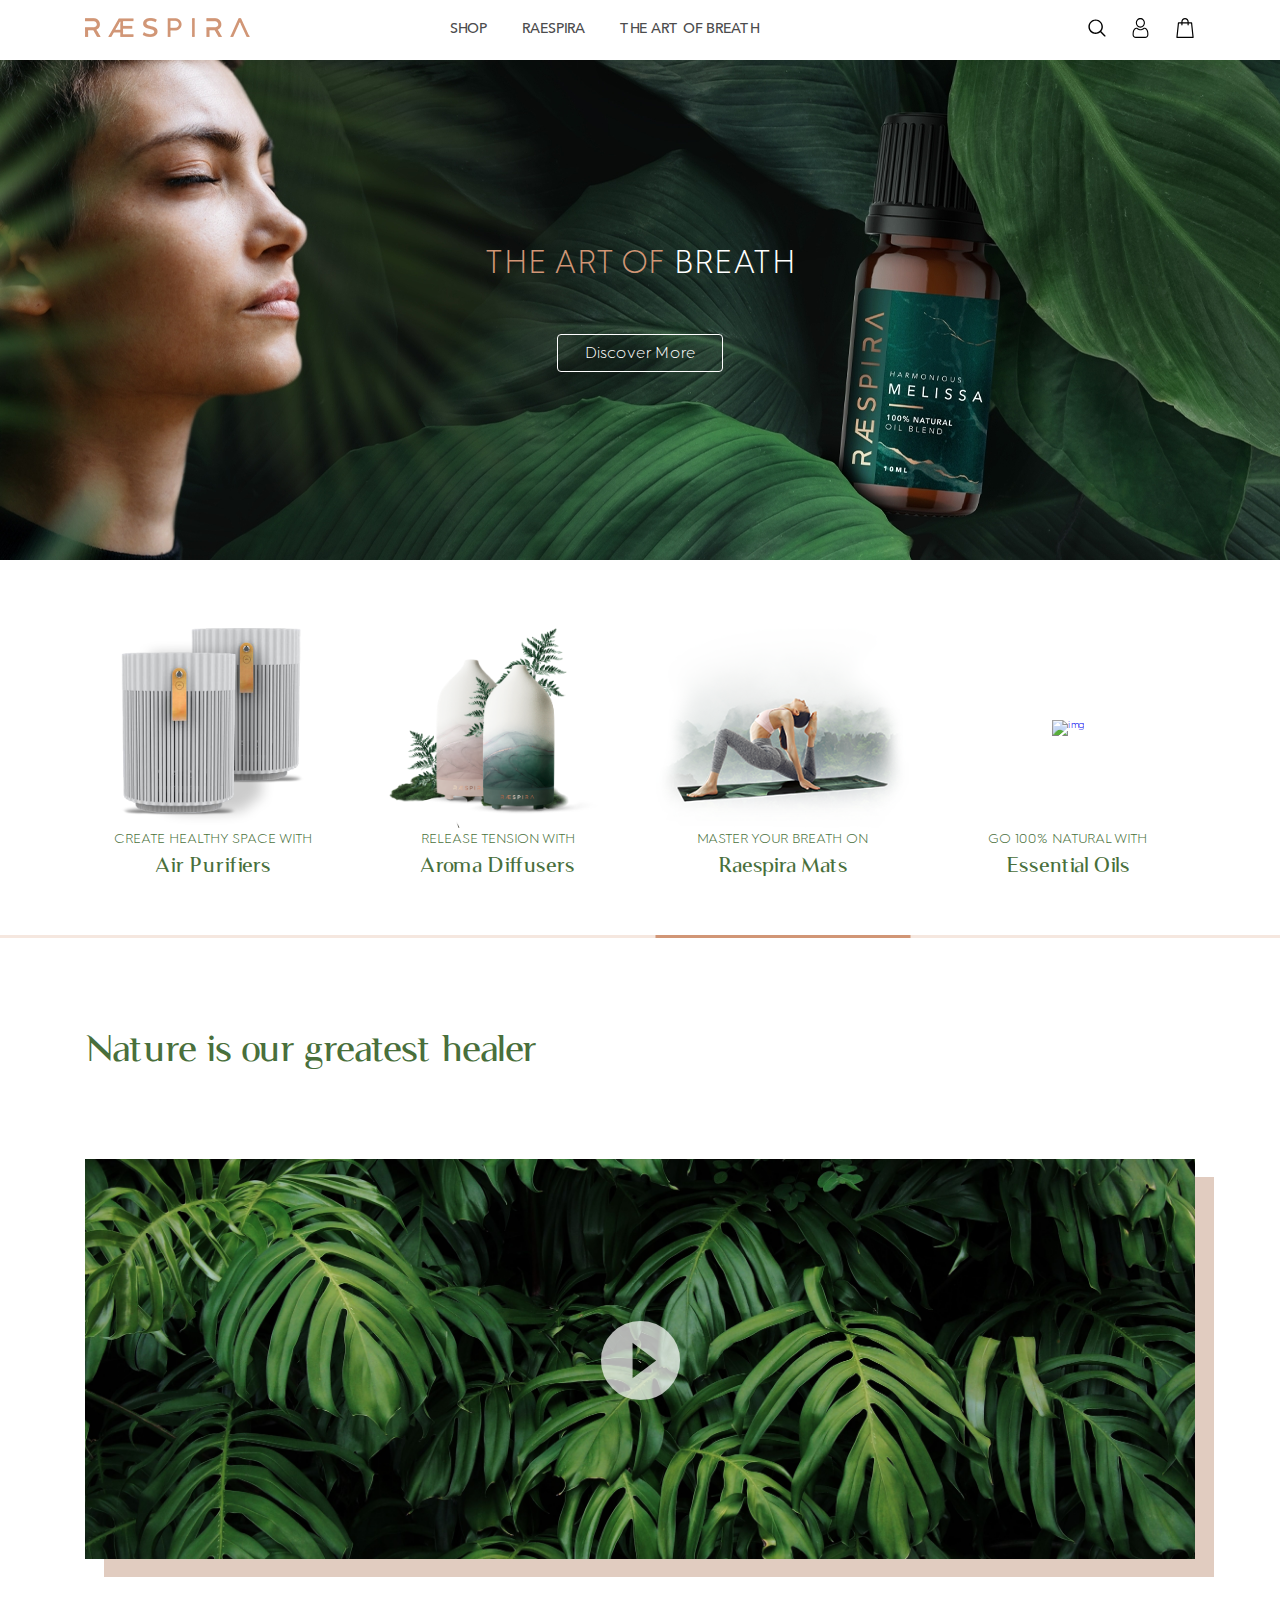
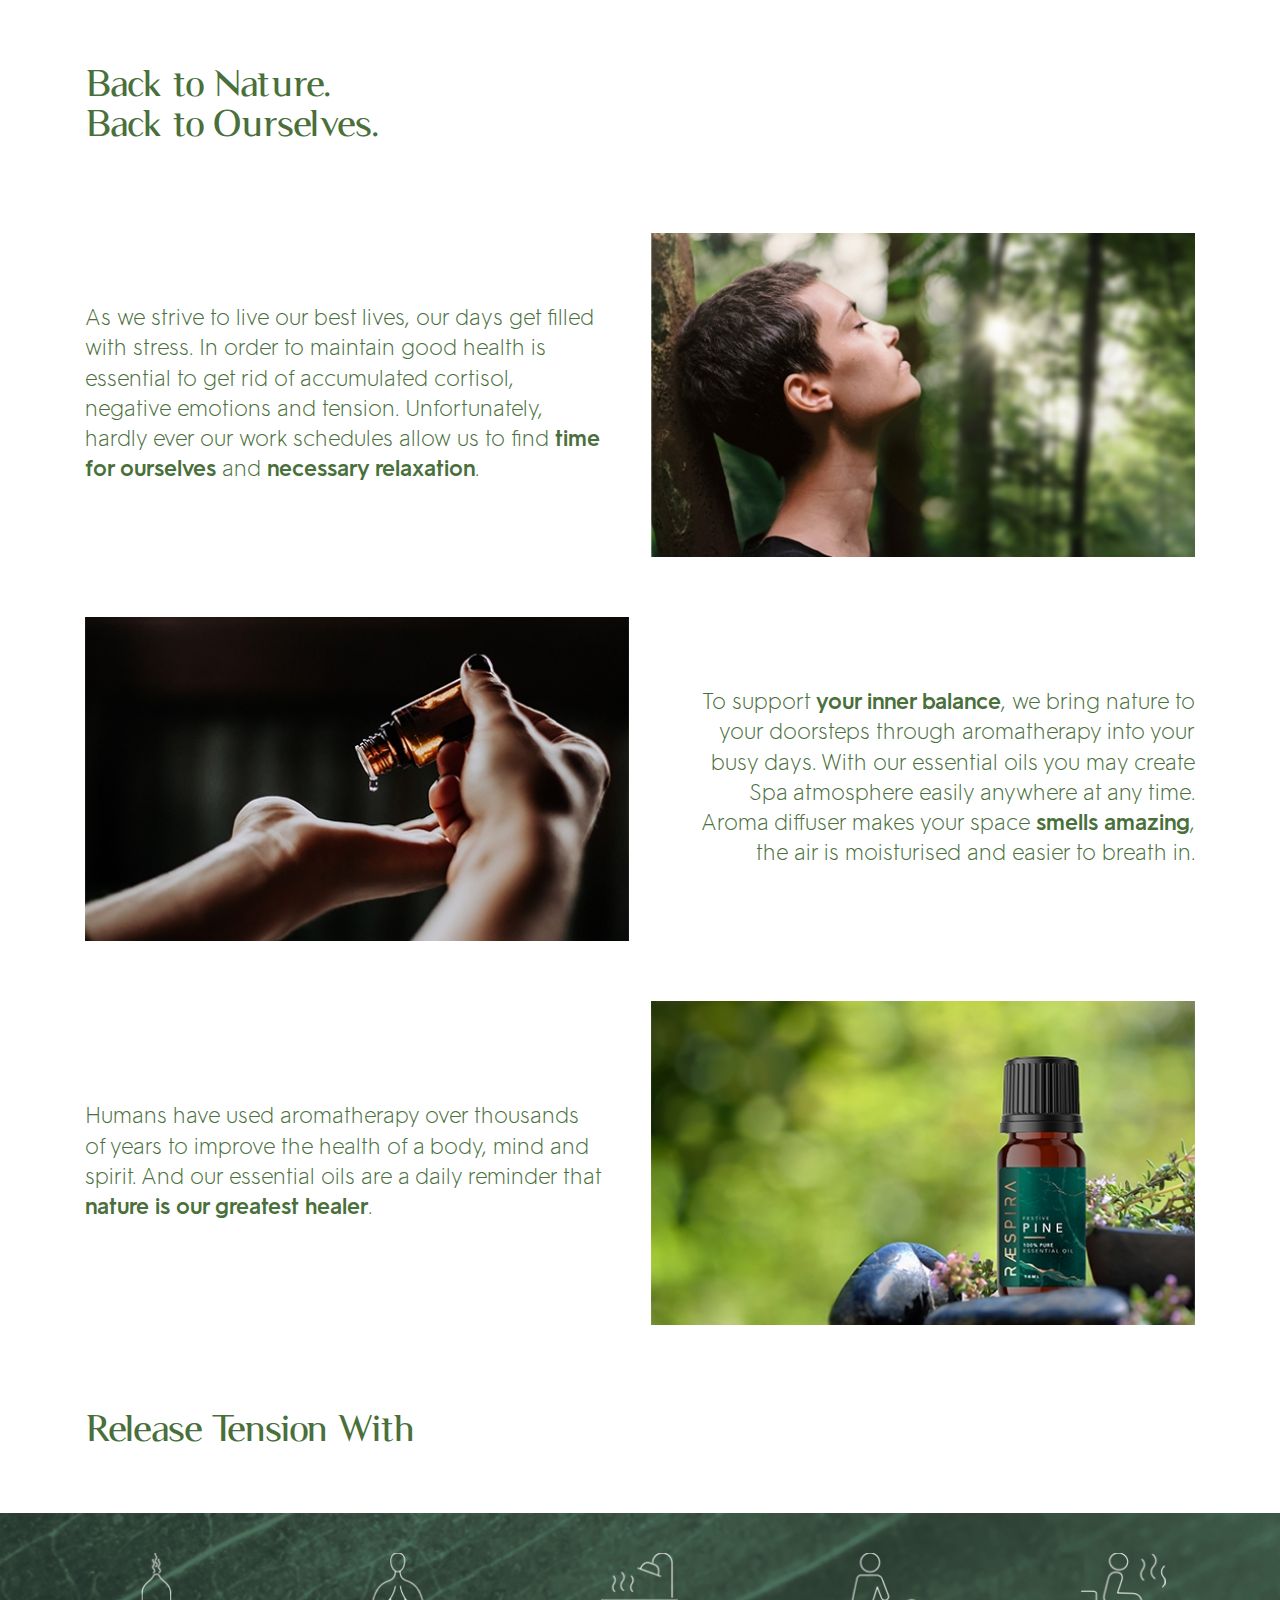
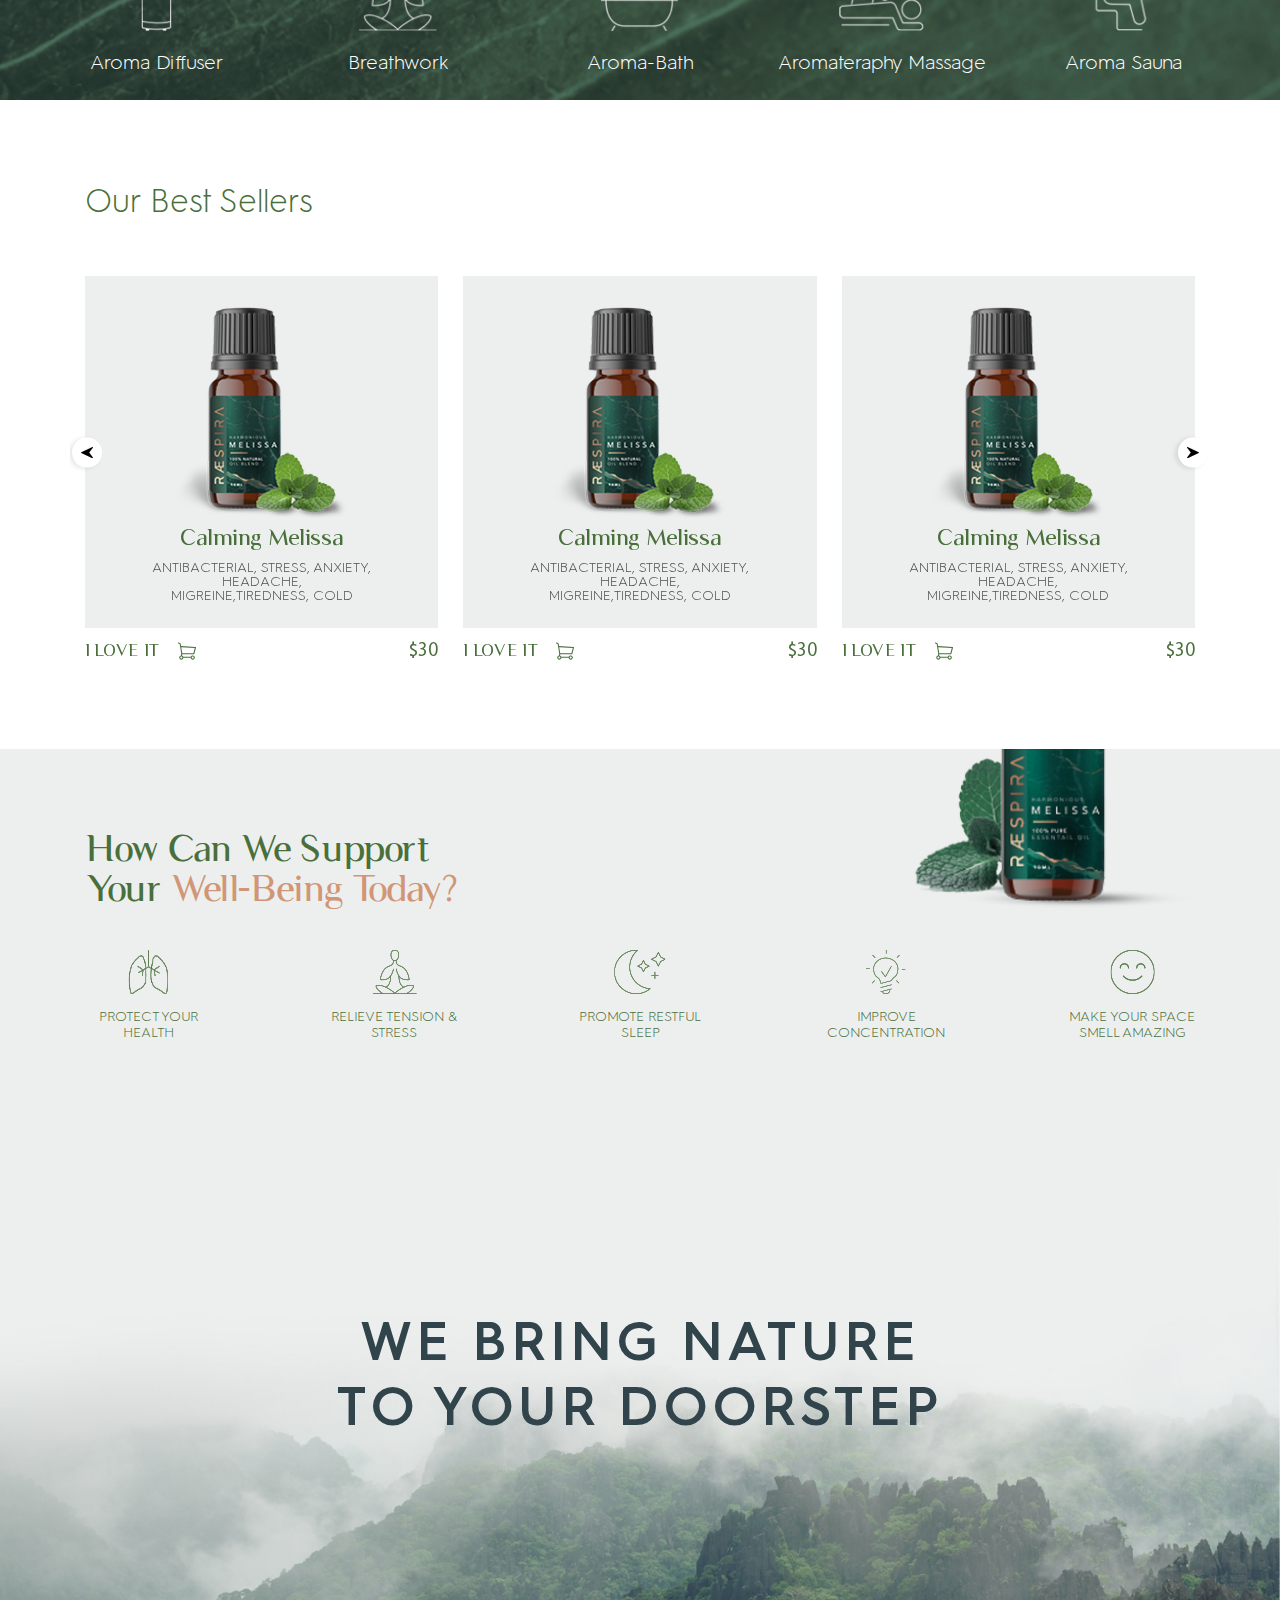
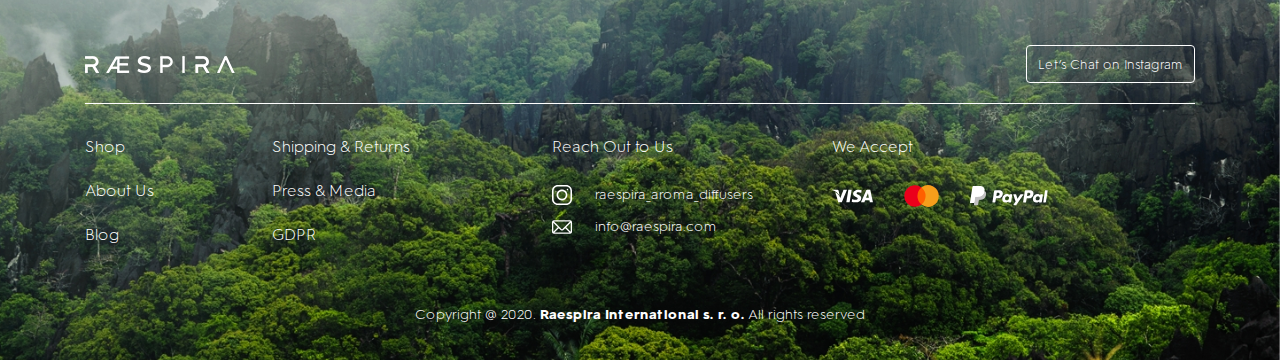
==== index.html @ 4aaa386e "first commit" ====
<!DOCTYPE html>
<html lang="en">
		<head>
		<meta charset="UTF-8">
		<title>Raespira</title>
		<meta name="format-detection" content="telephone=no">
		<meta name="viewport" content="width=device-width, initial-scale=1.0">
		<!-- <meta name="robots" content="noindex, nofollow"> -->
		<!-- <meta name="viewport" content="width=device-width, initial-scale=1.0, maximum-scale=1.0, user-scalable=0"> -->
		<!-- <link rel="shortcut icon" href="favicon.ico"> -->
		<link rel="stylesheet" href="css/style.min.css">
	</head>
	<body>
		<div class="top-line">
	<div class="top-line__body container">
		<div class="top-line__logo logo">
			<a href="#">
				<img src="img/logo/logo-raespira-copper.png" alt="logo">
			</a>
		</div>
		<nav class="top-line__menu menu">
			<ul class="menu__list">
				<li>
					<a href="#" class="menu__link">Shop</a>
				</li>
				<li>
					<a href="#" class="menu__link">Raespira</a>
				</li>
				
				<li>
					<a href="#" class="menu__link">The Art of Breath</a>
				</li>
			</ul>
		</nav>
		<div class="top-line__action action">
			<ul class="action__list">
				<li>
					<form action="/" class="form-search">
						<input id="search" type="text" class="form-search__input">
						<label for="search" class="form-search__label">
							<span>
								<img src="img/icons/search.svg" alt="search">
							</span>
						</label>
						<button type="submit" class="form-search__submit">
							<span>
								<img src="img/icons/search.svg" alt="submit">
							</span>
						</button>
					</form>
				</li>
				<li>
					<a href="#" class="action__icon">
						<span>
							<img src="img/icons/user.svg" alt="user">
						</span>
					</a>
				</li>
				<li>
					<a href="#" class="action__icon">
						<span>
							<img src="img/icons/shopping-bag.svg" alt="bag">
						</span>
					</a>
				</li>
				<li>
					<div class="top-line__burger burger-wrap">
						<div class="burger" data-activEl="menu">
							<span></span>
							<span></span>
							<span></span>
							<span></span>
						</div>
					</div>
				</li>
			</ul>
		</div>
	</div>
</div>
		<div class="wrapper home">
			<header class="hero">
				<div class="hero__img ibg">
					<img src="img/home/home-bg.jpg" alt="bg">
				</div>
				<div class="hero__body container">
					<h1 class="hero__title">
						THE ART OF <span>BREATH</span>
					</h1>
					<div class="hero__btn">
						<a href="#" class="btn-default">Discover More</a>
					</div>
				</div>
			</header>
			<main class="page">
				<section class="products-category">
					<div class="container">
						<ul class="products-category__list">
							<li>
								<a href="#" class="products-category__item">
									<div class="products-category__img">
										<img src="img/home/product-category/01.png" alt="img">
									</div>
									<div class="products-category__title">
										Create Healthy Space With
										<span>Air Purifiers</span>
									</div>
								</a>
							</li>

							<li>
								<a href="#" class="products-category__item">
									<div class="products-category__img">
										<img src="img/home/product-category/02.png" alt="img">
									</div>
									<div class="products-category__title">
										Release tension with
										<span>Aroma Diffusers</span>
									</div>
								</a>
							</li>
							<li>
								<a href="#" class="products-category__item active">
									<div class="products-category__img">
										<img src="img/home/product-category/mat.png" alt="img">
									</div>
									<div class="products-category__title">
										MASTER YOUR BREATH ON 
										<span>Raespira Mats</span>
									</div>
								</a>
							</li>
							<li>
								<a href="#" class="products-category__item">
									<div class="products-category__img">
										<img src="img/home/product-category/04.png" alt="img">
									</div>
									<div class="products-category__title">
										GO 100% NATURAL WITH 
										<span>Essential Oils</span>
									</div>
								</a>
							</li>
						</ul>
					</div>
					<div class="products-category__hr"></div>
				</section>
				<section class="home__content">
					<div class="container">
						<section class="video-block">
							<h2 class="video-block__title title-2">Nature is our greatest healer</h2>
							<div class="video-block__video-wrap">
								<video class="video-block__video" loop poster="img/video/videoPoster.jpg">
								  <source src="img/video/videoplayback.mp4" type="video/mp4" />
								</video>
								<div class="video-block__play-pause">
									<span class="icon-play_circle_filled"></span>
								</div>
							</div>
						</section>
						<section class="home__text-block home-text-block">
							<h2 class="home-text-block__title title-2">
								Back to Nature. <br>
								Back to Ourselves.
							</h2>
							<div class="home-text-block__items">
								<div class="home-text-block__item">
									<div class="home-text-block__text">
										<p>
											As we strive to live our best lives, our days get filled with stress. In order to maintain good health is essential to get rid of accumulated cortisol, negative emotions and tension. Unfortunately, hardly ever our work schedules allow us to find <strong>time for ourselves</strong> and <strong>necessary relaxation</strong>.
										</p>
									</div>
									<div class="home-text-block__img ibg">
										<img src="img/home/01.jpg" alt="img">
									</div>
								</div>
								<div class="home-text-block__item">
									<div class="home-text-block__text">
										<p>
											To support <strong>your inner balance</strong>, we bring nature to your doorsteps through aromatherapy into your busy days. With our essential oils you may create Spa atmosphere easily anywhere at any time. Aroma diffuser makes your space <strong>smells amazing</strong>, the air is moisturised and easier to breath in.
										</p>
									</div>
									<div class="home-text-block__img ibg">
										<img src="img/home/02.jpg" alt="img">
									</div>
								</div>
								<div class="home-text-block__item">
									<div class="home-text-block__text">
										<p>
											Humans have used aromatherapy over thousands of years to improve the health of a body, mind and spirit. And our essential oils are a daily reminder that <strong>nature is our greatest healer</strong>. 
										</p>
									</div>
									<div class="home-text-block__img ibg">
										<img src="img/home/03.jpg" alt="img">
									</div>
								</div>
							</div>
						</section>
					</div>
				</section>
				<section class="application">
					<div class="container">
						<h2 class="application__title title-2">Release Tension With </h2>
					</div>
					<div class="application__body">
						<div class="application__bg ibg">
							<img src="img/home/application/bg.jpg" alt="bg">
						</div>
						<div class="container">
							<ul class="application__list">
								<li>
									<div  class="application__item">
										<div class="application__tooltip">
											<div class="application__tooltip-top">
												<strong>Aroma-Bath</strong> is the gratest reward after a hard day. To enhance muscle and mind relaxation, add 5 - 15 drops of your favourite essential oil into your bath. To spoil yourself even more, add 2 spoons of bath salt. Soak in the bath and enjoy yourself. Your skin will love you.
											</div>
											<div class="application__tooltip-bottom"></div>
										</div>
										<div class="application__icon">
											<img src="img/home/application/01.png" alt="icon">
										</div>
										<div class="application__item-title">
											Aroma Diffuser
										</div>
									</div>
								</li>
								<li>
									<div  class="application__item">
										<div class="application__tooltip">
											<div class="application__tooltip-top">
												<strong>Aroma-Bath</strong> is the gratest reward after a hard day. To enhance muscle and mind relaxation, add 5 - 15 drops of your favourite essential oil into your bath. To spoil yourself even more, add 2 spoons of bath salt. Soak in the bath and enjoy yourself. Your skin will love you.
											</div>
											<div class="application__tooltip-bottom"></div>
										</div>
										<div class="application__icon">
											<img src="img/home/application/02.png" alt="icon">
										</div>
										<div class="application__item-title">
											Breathwork
										</div>
									</div>
								</li>

								<li>
									<div  class="application__item">
										<div class="application__tooltip">
											<div class="application__tooltip-top">
												<strong>Aroma-Bath</strong> is the gratest reward after a hard day. To enhance muscle and mind relaxation, add 5 - 15 drops of your favourite essential oil into your bath. To spoil yourself even more, add 2 spoons of bath salt. Soak in the bath and enjoy yourself. Your skin will love you.
											</div>
											<div class="application__tooltip-bottom"></div>
										</div>
										<div class="application__icon">
											<img src="img/home/application/03.png" alt="icon">
										</div>
										<div class="application__item-title">
											Aroma-Bath
										</div>
									</div>
								</li>
								<li>
									<div  class="application__item">
										<div class="application__tooltip">
											<div class="application__tooltip-top">
												<strong>Aroma-Bath</strong> is the gratest reward after a hard day. To enhance muscle and mind relaxation, add 5 - 15 drops of your favourite essential oil into your bath. To spoil yourself even more, add 2 spoons of bath salt.
											</div>
											<div class="application__tooltip-bottom"></div>
										</div>
										<div class="application__icon">
											<img src="img/home/application/04.png" alt="icon">
										</div>
										<div class="application__item-title">
											Aromateraphy Massage
										</div>
									</div>
								</li>
								<li>
									<div  class="application__item">
										<div class="application__tooltip">
											<div class="application__tooltip-top">
												<strong>Aroma-Bath</strong> is the gratest reward after a hard day. To enhance muscle and mind relaxation, add 5 - 15 drops of your favourite essential oil into your bath. To spoil yourself even more, add 2 spoons of bath salt. Soak in the bath and enjoy yourself. Your skin will love you. Soak in the bath and enjoy yourself. Your skin will love you.
											</div>
											<div class="application__tooltip-bottom"></div>
										</div>
										<div class="application__icon">
											<img src="img/home/application/05.png" alt="icon">
										</div>
										<div class="application__item-title">
											Aroma Sauna
										</div>
									</div>
								</li>
							</ul>
						</div>
					</div>
				</section>
				<section class="slider">
					<div class="container">
						<h2 class="slider__title">Our Best Sellers</h2>
						<div class="swiper-container">

						    <div class="swiper-wrapper">

						        <div class="swiper-slide">
						        	<a href="#" class="product-card">
						        		<div class="product-card__inner">
						        			<div class="product-card__img">
						        				<img src="img/product-card/01.png" alt="product">
						        			</div>
						        			<div class="product-card__title">Calming Melissa</div>
						        			<div class="product-card__text">
						        				Antibacterial, Stress, 
						        				Anxiety, Headache, 
						        				Migreine,Tiredness, Cold
						        			</div>
						        		</div>
						        		<div class="product-card__bottom">
						        			<object>
						        				<a href="#" class="product-card__btn">
						        					I LOVE IT
						        					<span>
						        						<img src="img/icons/basket.svg" alt="icon">
						        					</span>
						        				</a>
						        			</object>
						        			<span class="product-card__price">$30</span>
						        		</div>
						        	</a>
						        </div>
						        <div class="swiper-slide">
						        	<a href="#" class="product-card">
						        		<div class="product-card__inner">
						        			<div class="product-card__img">
						        				<img src="img/product-card/01.png" alt="product">
						        			</div>
						        			<div class="product-card__title">Calming Melissa</div>
						        			<div class="product-card__text">
						        				Antibacterial, Stress, 
						        				Anxiety, Headache, 
						        				Migreine,Tiredness, Cold
						        			</div>
						        		</div>
						        		<div class="product-card__bottom">
						        			<object>
						        				<a href="#" class="product-card__btn">
						        					I LOVE IT
						        					<span>
						        						<img src="img/icons/basket.svg" alt="icon">
						        					</span>
						        				</a>
						        			</object>
						        			<span class="product-card__price">$30</span>
						        		</div>
						        	</a>
						        </div>
						        <div class="swiper-slide"> 
						        	<a href="#" class="product-card">
						        		<div class="product-card__inner">
						        			<div class="product-card__img">
						        				<img src="img/product-card/01.png" alt="product">
						        			</div>
						        			<div class="product-card__title">Calming Melissa</div>
						        			<div class="product-card__text">
						        				Antibacterial, Stress, 
						        				Anxiety, Headache, 
						        				Migreine,Tiredness, Cold
						        			</div>
						        		</div>
						        		<div class="product-card__bottom">
						        			<object>
						        				<a href="#" class="product-card__btn">
						        					I LOVE IT
						        					<span>
						        						<img src="img/icons/basket.svg" alt="icon">
						        					</span>
						        				</a>
						        			</object>
						        			<span class="product-card__price">$30</span>
						        		</div>
						        	</a>
						        </div>
						        <div class="swiper-slide"> 
						        	<a href="#" class="product-card">
						        		<div class="product-card__inner">
						        			<div class="product-card__img">
						        				<img src="img/product-card/01.png" alt="product">
						        			</div>
						        			<div class="product-card__title">Calming Melissa</div>
						        			<div class="product-card__text">
						        				Antibacterial, Stress, 
						        				Anxiety, Headache, 
						        				Migreine,Tiredness, Cold
						        			</div>
						        		</div>
						        		<div class="product-card__bottom">
						        			<object>
						        				<a href="#" class="product-card__btn">
						        					I LOVE IT
						        					<span>
						        						<img src="img/icons/basket.svg" alt="icon">
						        					</span>
						        				</a>
						        			</object>
						        			<span class="product-card__price">$30</span>
						        		</div>
						        	</a>
						        </div>
						    </div>

						    <div class="slider__btn slider__btn-next">
						    	<span>
						    		<img src="img/slider/right-arrow.svg" alt="arrow">
						    	</span>
						    </div>
						    <div class="slider__btn slider__btn-prev">
						    	<span>
						    		<img src="img/slider/right-arrow.svg" alt="arrow">
						    	</span>
						    </div>
						</div>
					</div>
				</section>
				<section class="benefit">
					<div class="container">
						<h2 class="benefit__title title-2">
							How Can We Support
							Your <span>Well-Being Today?</span>
						</h2>
						<ul class="benefit__list">
							<li>
								<div  class="benefit__item">
									<div class="benefit__tooltip">
										<div class="benefit__tooltip-top">
										</div>
										<div class="benefit__tooltip-bottom">
											<ul class="benefit__tooltip-list">
												<li>
													valerian
												</li>
												<li>sweet marjoram</li>
												<li>clary sage</li>
												<li>cedar wood</li>
												<li>roman chamomile</li>
												<li>bergamot</li>
												<li>lavender</li>
												<li>Aroma diffusers</li>
											</ul>
										</div>
									</div>
									<div class="benefit__icon">
										<img src="img/benefit/01.png" alt="icon">
									</div>
									<div class="benefit__item-title">
										Protect 
										your health
									</div>
								</div>
							</li>
							<li>
								<div  class="benefit__item">
									<div class="benefit__tooltip">
										<div class="benefit__tooltip-top">
										</div>
										<div class="benefit__tooltip-bottom">
											<ul class="benefit__tooltip-list">
												<li>
													valerian
												</li>
												<li>sweet marjoram</li>
												<li>clary sage</li>
												<li>cedar wood</li>
												<li>roman chamomile</li>
												<li>bergamot</li>
												<li>lavender</li>
												<li>Aroma diffusers</li>
											</ul>
										</div>
									</div>
									<div class="benefit__icon">
										<img src="img/benefit/02.png" alt="icon">
									</div>
									<div class="benefit__item-title">
										Relieve 
										Tension & Stress
									</div>
								</div>
							</li>
							<li>
								<div  class="benefit__item">
									<div class="benefit__tooltip">
										<div class="benefit__tooltip-top">
										</div>
										<div class="benefit__tooltip-bottom">
											<ul class="benefit__tooltip-list">
												<li>Aroma diffusers</li>
												<li>lavender</li>
												<li>bergamot</li>
												<li>roman chamomile</li>
												<li>cedar wood</li>
												<li>clary sage</li>
												<li>sweet marjoram</li>
												<li>valerian</li>
											</ul>
										</div>
									</div>
									<div class="benefit__icon">
										<img src="img/benefit/03.png" alt="icon">
									</div>
									<div class="benefit__item-title">
										Promote 
										Restful Sleep
									</div>
								</div>
							</li>
							<li>
								<div  class="benefit__item">
									<div class="benefit__tooltip">
										<div class="benefit__tooltip-top">
										</div>
										<div class="benefit__tooltip-bottom">
											<ul class="benefit__tooltip-list">
												<li>
													valerian
												</li>
												<li>sweet marjoram</li>
												<li>clary sage</li>
												<li>cedar wood</li>
												<li>roman chamomile</li>
												<li>bergamot</li>
												<li>lavender</li>
												<li>Aroma diffusers</li>
											</ul>
										</div>
									</div>
									<div class="benefit__icon">
										<img src="img/benefit/04.png" alt="icon">
									</div>
									<div class="benefit__item-title">
										Improve 
										Concentration
									</div>
								</div>
							</li>
							<li>
								<div  class="benefit__item">
									<div class="benefit__tooltip">
										<div class="benefit__tooltip-top">
										</div>
										<div class="benefit__tooltip-bottom">
											<ul class="benefit__tooltip-list">
												<li>
													valerian
												</li>
												<li>sweet marjoram</li>
												<li>clary sage</li>
												<li>cedar wood</li>
												<li>roman chamomile</li>
												<li>bergamot</li>
												<li>lavender</li>
												<li>Aroma diffusers</li>
											</ul>
										</div>
									</div>
									<div class="benefit__icon">
										<img src="img/benefit/05.png" alt="icon">
									</div>
									<div class="benefit__item-title">
										Make Your Space 
										Smell Amazing
									</div>
								</div>
							</li>
						</ul>
					</div>
				</section>
			</main>
			<footer class="footer">	
	<div class="footer__bg ibg">
		<img src="img/footer/footer-bg.jpg" alt="">
	</div>
	<div class="container">
		<div class="footer__title">
			We Bring Nature 
			to Your Doorstep
		</div>
		<div class="footer__content">
			<div class="footer__row footer__row_1">
				<div class="footer__logo">
					<a href="#">
						<img src="img/logo/footer_logo.png" alt="logo">
					</a>
				</div>
				<a href="#" class="footer__btn btn-default">Let’s Chat on Instagram</a>
			</div>
			<div class="footer__row footer__row_2">
				<div class="footer__column footer__column_1">
					<div class="footer__title-link"><a href="#">Shop</a></div>
					<div class="footer__title-link"><a href="#">About Us</a></div>
					<div class="footer__title-link"><a href="#">Blog</a></div>
				</div>
				<div class="footer__column footer__column_2">
					<div class="footer__title-link"><a href="#">Shipping & Returns</a></div>
					<div class="footer__title-link"><a href="#">Press & Media</a></div>
					<div class="footer__title-link"><a href="#">GDPR</a></div>
				</div>

				<div class="footer__column footer__column_3">
					<div class="footer__title-link"><a href="#">Reach Out to Us</a></div>
					<div class="footer__social-link">
						<a href="#">
							<span>
								<img src="img/icons/instagram.svg" alt="instagram">
							</span>
							raespira_aroma_diffusers
						</a>
					</div>
					<div class="footer__social-link">
						<a href="#">
							<span>
								<img src="img/icons/mail-letter-svgrepo-com.svg" alt="letter">
							</span>
							info@raespira.com
						</a>
					</div>
				</div>
				<div class="footer__column footer__column_4">
					<div class="footer__title-link"><a href="#">We Accept</a></div>
					<div class="footer__payment-wrap">
						<a href="#" class="footer__visa">
							<img src="img/icons/visa2.svg" alt="visa">
						</a>
						<a href="#" class="footer__mastercard">
							<img src="img/icons/mc.svg" alt="mastercard">
						</a>
						<a href="#" class="footer__paypal">
							<img src="img/icons/paypal.svg" alt="paypal">
						</a>
					</div>
				</div>
			</div>
			<div class="footer__row footer__row_3">
				<div class="footer__copy">
					Copyright @ 2020. <strong>Raespira International s. r. o.</strong> All rights reserved 
				</div>
			</div>
		</div>
	</div>
</footer>
		</div>
		<div class="popup">
	<div class="popup__content">
		<div class="popup__body">
			<div class="popup__close"></div>
		</div>
	</div>
</div>
<div class="popup popup_video">
	<div class="popup__content">
		<div class="popup__body">
			<div class="popup__close popup__close_video"></div>
			<div class="popup__video _video"></div>
		</div>
	</div>
</div>

		
<script src="js/vendors.min.js"></script>
<script src="js/app.js"></script>
	</body>
</html>
---- css/style.min.css ----
@font-face{font-family:"3satHurme";font-display:swap;src:url(../fonts/3satHurme-Bold.woff) format("woff"),url(../fonts/3satHurme-Bold.woff2) format("woff2");font-weight:700;font-style:normal}@font-face{font-family:"3satHurme";font-display:swap;src:url(../fonts/3satHurme-Light.woff) format("woff"),url(../fonts/3satHurme-Light.woff2) format("woff2");font-weight:300;font-style:normal}@font-face{font-family:"3satHurme-SemiBold";font-display:swap;src:url(../fonts/3satHurme-SemiBold.woff) format("woff"),url(../fonts/3satHurme-SemiBold.woff2) format("woff2");font-weight:700;font-style:normal}@font-face{font-family:AvenirNextCyr;font-display:swap;src:url(../fonts/AvenirNextCyr-Bold.woff) format("woff"),url(../fonts/AvenirNextCyr-Bold.woff2) format("woff2");font-weight:700;font-style:normal}@font-face{font-family:AvenirNextCyr;font-display:swap;src:url(../fonts/AvenirNextCyr-Light.woff) format("woff"),url(../fonts/AvenirNextCyr-Light.woff2) format("woff2");font-weight:300;font-style:normal}@font-face{font-family:AvenirNextCyr;font-display:swap;src:url(../fonts/AvenirNextCyr-Medium.woff) format("woff"),url(../fonts/AvenirNextCyr-Medium.woff2) format("woff2");font-weight:500;font-style:normal}@font-face{font-family:AvenirNextCyr;font-display:swap;src:url(../fonts/AvenirNextCyr-Regular.woff) format("woff"),url(../fonts/AvenirNextCyr-Regular.woff2) format("woff2");font-weight:400;font-style:normal}@font-face{font-family:AvenirNextCyr;font-display:swap;src:url(../fonts/AvenirNextCyr-Thin.woff) format("woff"),url(../fonts/AvenirNextCyr-Thin.woff2) format("woff2");font-weight:100;font-style:normal}@font-face{font-family:Luxia-Display;font-display:swap;src:url(../fonts/Luxia-Display.woff) format("woff"),url(../fonts/Luxia-Display.woff2) format("woff2");font-weight:400;font-style:normal}@font-face{font-family:MyriadPro;font-display:swap;src:url(../fonts/MyriadPro-Black.woff) format("woff"),url(../fonts/MyriadPro-Black.woff2) format("woff2");font-weight:900;font-style:normal}@font-face{font-family:MyriadPro;font-display:swap;src:url(../fonts/MyriadPro-Bold.woff) format("woff"),url(../fonts/MyriadPro-Bold.woff2) format("woff2");font-weight:700;font-style:normal}@font-face{font-family:MyriadPro;font-display:swap;src:url(../fonts/MyriadPro-Light.woff) format("woff"),url(../fonts/MyriadPro-Light.woff2) format("woff2");font-weight:300;font-style:normal}@font-face{font-family:MyriadPro;font-display:swap;src:url(../fonts/MyriadPro-Regular.woff) format("woff"),url(../fonts/MyriadPro-Regular.woff2) format("woff2");font-weight:400;font-style:normal}/*! normalize.css v8.0.1 | MIT License | github.com/necolas/normalize.css */html{line-height:1.15;-webkit-text-size-adjust:100%}body{margin:0}main{display:block}h1{font-size:2em;margin:.67em 0}hr{-webkit-box-sizing:content-box;box-sizing:content-box;height:0;overflow:visible}pre{font-family:monospace,monospace;font-size:1em}a{background-color:transparent}abbr[title]{border-bottom:none;text-decoration:underline;-webkit-text-decoration:underline dotted;text-decoration:underline dotted}b,strong{font-weight:bolder}code,kbd,samp{font-family:monospace,monospace;font-size:1em}small{font-size:80%}sub,sup{font-size:75%;line-height:0;position:relative;vertical-align:baseline}sub{bottom:-.25em}sup{top:-.5em}img{border-style:none}button,input,optgroup,select,textarea{font-family:inherit;font-size:100%;line-height:1.15;margin:0}button,input{overflow:visible}button,select{text-transform:none}[type=button],[type=reset],[type=submit],button{-webkit-appearance:button}[type=button]::-moz-focus-inner,[type=reset]::-moz-focus-inner,[type=submit]::-moz-focus-inner,button::-moz-focus-inner{border-style:none;padding:0}[type=button]:-moz-focusring,[type=reset]:-moz-focusring,[type=submit]:-moz-focusring,button:-moz-focusring{outline:1px dotted ButtonText}fieldset{padding:.35em .75em .625em}legend{-webkit-box-sizing:border-box;box-sizing:border-box;color:inherit;display:table;max-width:100%;padding:0;white-space:normal}progress{vertical-align:baseline}textarea{overflow:auto}[type=checkbox],[type=radio]{-webkit-box-sizing:border-box;box-sizing:border-box;padding:0}[type=number]::-webkit-inner-spin-button,[type=number]::-webkit-outer-spin-button{height:auto}[type=search]{-webkit-appearance:textfield;outline-offset:-2px}[type=search]::-webkit-search-decoration{-webkit-appearance:none}::-webkit-file-upload-button{-webkit-appearance:button;font:inherit}details{display:block}summary{display:list-item}template{display:none}[hidden]{display:none}@font-face{font-family:icomoon;src:url(../fonts/icomoon.eot?6hgi5i);src:url(../fonts/icomoon.eot?6hgi5i#iefix) format("embedded-opentype"),url(../fonts/icomoon.ttf?6hgi5i) format("truetype"),url(../fonts/icomoon.woff?6hgi5i) format("woff"),url(../fonts/icomoon.svg?6hgi5i#icomoon) format("svg");font-weight:400;font-style:normal;font-display:block}[class*=" icon-"],[class^=icon-]{font-family:icomoon!important;speak:never;font-style:normal;font-weight:400;font-variant:normal;text-transform:none;line-height:1;-webkit-font-smoothing:antialiased;-moz-osx-font-smoothing:grayscale}.icon-pause_circle_filled:before{content:"\e902"}.icon-play_circle_filled:before{content:"\e901"}.icon-arrow-right:before{content:"\e900"}*{padding:0;margin:0;border:0}*,:after,:before{-webkit-box-sizing:border-box;box-sizing:border-box}:active,:focus{outline:0}a:active,a:focus{outline:0}aside,footer,header,nav,section{display:block}html{font-size:10px}body,html{height:100%;min-width:320px;margin:0 auto}body{line-height:1;font-family:"3satHurme",sans-serif;-ms-text-size-adjust:100%;-moz-text-size-adjust:100%;-webkit-text-size-adjust:100%;color:#000;font-size:1.6rem;opacity:0;-webkit-transition:opacity .8s ease;-o-transition:opacity .8s ease;transition:opacity .8s ease}body.lock{overflow:hidden}body.is-load{opacity:1}button,input,textarea{font-family:"3satHurme",sans-serif}input::-ms-clear{display:none}button{cursor:pointer}button::-moz-focus-inner{padding:0;border:0}a,a:visited{text-decoration:none}a:hover{text-decoration:none}ul li{list-style:none}img{vertical-align:top}strong{font-weight:700}.center{text-align:center}.wrapper{margin-top:60px;width:100%;min-height:100%;overflow:hidden}.container{max-width:1140px;margin:0 auto;padding:0 15px}.ibg{position:relative}.ibg img{position:absolute;width:100%;height:100%;top:0;left:0;-o-object-fit:cover;object-fit:cover}.logo{max-width:165px;width:100%}.logo img{width:100%}.title-2{color:#496f3b;font-family:Luxia-Display,sans-serif;font-size:36px;font-weight:400;line-height:1.1em}.title-2>span{color:#d19676}.btn-default{display:inline-block;color:#fff;font-family:"3satHurme",sans-serif;font-size:16px;font-weight:400;padding:.612em 1.687em;border-radius:4px;border:1px solid #fff;-webkit-transition:all .2s ease;-o-transition:all .2s ease;transition:all .2s ease}@font-face{font-family:swiper-icons;src:url("data:application/font-woff;charset=utf-8;base64, [base64]//wADZ2x5ZgAAAywAAADMAAAD2MHtryVoZWFkAAABbAAAADAAAAA2E2+eoWhoZWEAAAGcAAAAHwAAACQC9gDzaG10eAAAAigAAAAZAAAArgJkABFsb2NhAAAC0AAAAFoAAABaFQAUGG1heHAAAAG8AAAAHwAAACAAcABAbmFtZQAAA/gAAAE5AAACXvFdBwlwb3N0AAAFNAAAAGIAAACE5s74hXjaY2BkYGAAYpf5Hu/j+W2+MnAzMYDAzaX6QjD6/4//Bxj5GA8AuRwMYGkAPywL13jaY2BkYGA88P8Agx4j+/8fQDYfA1AEBWgDAIB2BOoAeNpjYGRgYNBh4GdgYgABEMnIABJzYNADCQAACWgAsQB42mNgYfzCOIGBlYGB0YcxjYGBwR1Kf2WQZGhhYGBiYGVmgAFGBiQQkOaawtDAoMBQxXjg/wEGPcYDDA4wNUA2CCgwsAAAO4EL6gAAeNpj2M0gyAACqxgGNWBkZ2D4/wMA+xkDdgAAAHjaY2BgYGaAYBkGRgYQiAHyGMF8FgYHIM3DwMHABGQrMOgyWDLEM1T9/w8UBfEMgLzE////P/5//f/V/xv+r4eaAAeMbAxwIUYmIMHEgKYAYjUcsDAwsLKxc3BycfPw8jEQA/[base64]/uznmfPFBNODM2K7MTQ45YEAZqGP81AmGGcF3iPqOop0r1SPTaTbVkfUe4HXj97wYE+yNwWYxwWu4v1ugWHgo3S1XdZEVqWM7ET0cfnLGxWfkgR42o2PvWrDMBSFj/IHLaF0zKjRgdiVMwScNRAoWUoH78Y2icB/yIY09An6AH2Bdu/UB+yxopYshQiEvnvu0dURgDt8QeC8PDw7Fpji3fEA4z/PEJ6YOB5hKh4dj3EvXhxPqH/SKUY3rJ7srZ4FZnh1PMAtPhwP6fl2PMJMPDgeQ4rY8YT6Gzao0eAEA409DuggmTnFnOcSCiEiLMgxCiTI6Cq5DZUd3Qmp10vO0LaLTd2cjN4fOumlc7lUYbSQcZFkutRG7g6JKZKy0RmdLY680CDnEJ+UMkpFFe1RN7nxdVpXrC4aTtnaurOnYercZg2YVmLN/d/gczfEimrE/fs/bOuq29Zmn8tloORaXgZgGa78yO9/cnXm2BpaGvq25Dv9S4E9+5SIc9PqupJKhYFSSl47+Qcr1mYNAAAAeNptw0cKwkAAAMDZJA8Q7OUJvkLsPfZ6zFVERPy8qHh2YER+3i/BP83vIBLLySsoKimrqKqpa2hp6+jq6RsYGhmbmJqZSy0sraxtbO3sHRydnEMU4uR6yx7JJXveP7WrDycAAAAAAAH//wACeNpjYGRgYOABYhkgZgJCZgZNBkYGLQZtIJsFLMYAAAw3ALgAeNolizEKgDAQBCchRbC2sFER0YD6qVQiBCv/H9ezGI6Z5XBAw8CBK/m5iQQVauVbXLnOrMZv2oLdKFa8Pjuru2hJzGabmOSLzNMzvutpB3N42mNgZGBg4GKQYzBhYMxJLMlj4GBgAYow/P/PAJJhLM6sSoWKfWCAAwDAjgbRAAB42mNgYGBkAIIbCZo5IPrmUn0hGA0AO8EFTQAA") format("woff");font-weight:400;font-style:normal}:root{--swiper-theme-color:#007aff}.swiper-container{margin-left:auto;margin-right:auto;position:relative;overflow:hidden;list-style:none;padding:0;z-index:1}.swiper-container-vertical>.swiper-wrapper{-webkit-box-orient:vertical;-webkit-box-direction:normal;-ms-flex-direction:column;flex-direction:column}.swiper-wrapper{position:relative;width:100%;height:100%;z-index:1;display:-webkit-box;display:-ms-flexbox;display:flex;-webkit-transition-property:-webkit-transform;transition-property:-webkit-transform;-o-transition-property:transform;transition-property:transform;transition-property:transform,-webkit-transform;-webkit-box-sizing:content-box;box-sizing:content-box}.swiper-container-android .swiper-slide,.swiper-wrapper{-webkit-transform:translate3d(0,0,0);transform:translate3d(0,0,0)}.swiper-container-multirow>.swiper-wrapper{-ms-flex-wrap:wrap;flex-wrap:wrap}.swiper-container-multirow-column>.swiper-wrapper{-ms-flex-wrap:wrap;flex-wrap:wrap;-webkit-box-orient:vertical;-webkit-box-direction:normal;-ms-flex-direction:column;flex-direction:column}.swiper-container-free-mode>.swiper-wrapper{-webkit-transition-timing-function:ease-out;-o-transition-timing-function:ease-out;transition-timing-function:ease-out;margin:0 auto}.swiper-slide{-ms-flex-negative:0;flex-shrink:0;width:100%;height:100%;position:relative;-webkit-transition-property:-webkit-transform;transition-property:-webkit-transform;-o-transition-property:transform;transition-property:transform;transition-property:transform,-webkit-transform}.swiper-slide-invisible-blank{visibility:hidden}.swiper-container-autoheight,.swiper-container-autoheight .swiper-slide{height:auto}.swiper-container-autoheight .swiper-wrapper{-webkit-box-align:start;-ms-flex-align:start;align-items:flex-start;-webkit-transition-property:height,-webkit-transform;transition-property:height,-webkit-transform;-o-transition-property:transform,height;transition-property:transform,height;transition-property:transform,height,-webkit-transform}.swiper-container-3d{-webkit-perspective:1200px;perspective:1200px}.swiper-container-3d .swiper-cube-shadow,.swiper-container-3d .swiper-slide,.swiper-container-3d .swiper-slide-shadow-bottom,.swiper-container-3d .swiper-slide-shadow-left,.swiper-container-3d .swiper-slide-shadow-right,.swiper-container-3d .swiper-slide-shadow-top,.swiper-container-3d .swiper-wrapper{-webkit-transform-style:preserve-3d;transform-style:preserve-3d}.swiper-container-3d .swiper-slide-shadow-bottom,.swiper-container-3d .swiper-slide-shadow-left,.swiper-container-3d .swiper-slide-shadow-right,.swiper-container-3d .swiper-slide-shadow-top{position:absolute;left:0;top:0;width:100%;height:100%;pointer-events:none;z-index:10}.swiper-container-3d .swiper-slide-shadow-left{background-image:-webkit-gradient(linear,right top,left top,from(rgba(0,0,0,.5)),to(rgba(0,0,0,0)));background-image:-o-linear-gradient(right,rgba(0,0,0,.5),rgba(0,0,0,0));background-image:linear-gradient(to left,rgba(0,0,0,.5),rgba(0,0,0,0))}.swiper-container-3d .swiper-slide-shadow-right{background-image:-webkit-gradient(linear,left top,right top,from(rgba(0,0,0,.5)),to(rgba(0,0,0,0)));background-image:-o-linear-gradient(left,rgba(0,0,0,.5),rgba(0,0,0,0));background-image:linear-gradient(to right,rgba(0,0,0,.5),rgba(0,0,0,0))}.swiper-container-3d .swiper-slide-shadow-top{background-image:-webkit-gradient(linear,left bottom,left top,from(rgba(0,0,0,.5)),to(rgba(0,0,0,0)));background-image:-o-linear-gradient(bottom,rgba(0,0,0,.5),rgba(0,0,0,0));background-image:linear-gradient(to top,rgba(0,0,0,.5),rgba(0,0,0,0))}.swiper-container-3d .swiper-slide-shadow-bottom{background-image:-webkit-gradient(linear,left top,left bottom,from(rgba(0,0,0,.5)),to(rgba(0,0,0,0)));background-image:-o-linear-gradient(top,rgba(0,0,0,.5),rgba(0,0,0,0));background-image:linear-gradient(to bottom,rgba(0,0,0,.5),rgba(0,0,0,0))}.swiper-container-css-mode>.swiper-wrapper{overflow:auto;scrollbar-width:none;-ms-overflow-style:none}.swiper-container-css-mode>.swiper-wrapper::-webkit-scrollbar{display:none}.swiper-container-css-mode>.swiper-wrapper>.swiper-slide{scroll-snap-align:start start}.swiper-container-horizontal.swiper-container-css-mode>.swiper-wrapper{-ms-scroll-snap-type:x mandatory;scroll-snap-type:x mandatory}.swiper-container-vertical.swiper-container-css-mode>.swiper-wrapper{-ms-scroll-snap-type:y mandatory;scroll-snap-type:y mandatory}:root{--swiper-navigation-size:44px}.swiper-button-next,.swiper-button-prev{position:absolute;top:50%;width:calc(var(--swiper-navigation-size)/ 44 * 27);height:var(--swiper-navigation-size);margin-top:calc(-1 * var(--swiper-navigation-size)/ 2);z-index:10;cursor:pointer;display:-webkit-box;display:-ms-flexbox;display:flex;-webkit-box-align:center;-ms-flex-align:center;align-items:center;-webkit-box-pack:center;-ms-flex-pack:center;justify-content:center;color:var(--swiper-navigation-color,var(--swiper-theme-color))}.swiper-button-next.swiper-button-disabled,.swiper-button-prev.swiper-button-disabled{opacity:.35;cursor:auto;pointer-events:none}.swiper-button-next:after,.swiper-button-prev:after{font-family:swiper-icons;font-size:var(--swiper-navigation-size);text-transform:none!important;letter-spacing:0;text-transform:none;font-variant:initial;line-height:1}.swiper-button-prev,.swiper-container-rtl .swiper-button-next{left:10px;right:auto}.swiper-button-prev:after,.swiper-container-rtl .swiper-button-next:after{content:'prev'}.swiper-button-next,.swiper-container-rtl .swiper-button-prev{right:10px;left:auto}.swiper-button-next:after,.swiper-container-rtl .swiper-button-prev:after{content:'next'}.swiper-button-next.swiper-button-white,.swiper-button-prev.swiper-button-white{--swiper-navigation-color:#ffffff}.swiper-button-next.swiper-button-black,.swiper-button-prev.swiper-button-black{--swiper-navigation-color:#000000}.swiper-button-lock{display:none}.swiper-pagination{position:absolute;text-align:center;-webkit-transition:.3s opacity;-o-transition:.3s opacity;transition:.3s opacity;-webkit-transform:translate3d(0,0,0);transform:translate3d(0,0,0);z-index:10}.swiper-pagination.swiper-pagination-hidden{opacity:0}.swiper-container-horizontal>.swiper-pagination-bullets,.swiper-pagination-custom,.swiper-pagination-fraction{bottom:10px;left:0;width:100%}.swiper-pagination-bullets-dynamic{overflow:hidden;font-size:0}.swiper-pagination-bullets-dynamic .swiper-pagination-bullet{-webkit-transform:scale(.33);-ms-transform:scale(.33);transform:scale(.33);position:relative}.swiper-pagination-bullets-dynamic .swiper-pagination-bullet-active{-webkit-transform:scale(1);-ms-transform:scale(1);transform:scale(1)}.swiper-pagination-bullets-dynamic .swiper-pagination-bullet-active-main{-webkit-transform:scale(1);-ms-transform:scale(1);transform:scale(1)}.swiper-pagination-bullets-dynamic .swiper-pagination-bullet-active-prev{-webkit-transform:scale(.66);-ms-transform:scale(.66);transform:scale(.66)}.swiper-pagination-bullets-dynamic .swiper-pagination-bullet-active-prev-prev{-webkit-transform:scale(.33);-ms-transform:scale(.33);transform:scale(.33)}.swiper-pagination-bullets-dynamic .swiper-pagination-bullet-active-next{-webkit-transform:scale(.66);-ms-transform:scale(.66);transform:scale(.66)}.swiper-pagination-bullets-dynamic .swiper-pagination-bullet-active-next-next{-webkit-transform:scale(.33);-ms-transform:scale(.33);transform:scale(.33)}.swiper-pagination-bullet{width:8px;height:8px;display:inline-block;border-radius:100%;background:#000;opacity:.2}button.swiper-pagination-bullet{border:none;margin:0;padding:0;-webkit-box-shadow:none;box-shadow:none;-webkit-appearance:none;-moz-appearance:none;appearance:none}.swiper-pagination-clickable .swiper-pagination-bullet{cursor:pointer}.swiper-pagination-bullet-active{opacity:1;background:var(--swiper-pagination-color,var(--swiper-theme-color))}.swiper-container-vertical>.swiper-pagination-bullets{right:10px;top:50%;-webkit-transform:translate3d(0,-50%,0);transform:translate3d(0,-50%,0)}.swiper-container-vertical>.swiper-pagination-bullets .swiper-pagination-bullet{margin:6px 0;display:block}.swiper-container-vertical>.swiper-pagination-bullets.swiper-pagination-bullets-dynamic{top:50%;-webkit-transform:translateY(-50%);-ms-transform:translateY(-50%);transform:translateY(-50%);width:8px}.swiper-container-vertical>.swiper-pagination-bullets.swiper-pagination-bullets-dynamic .swiper-pagination-bullet{display:inline-block;-webkit-transition:.2s top,.2s -webkit-transform;transition:.2s top,.2s -webkit-transform;-o-transition:.2s transform,.2s top;transition:.2s transform,.2s top;transition:.2s transform,.2s top,.2s -webkit-transform}.swiper-container-horizontal>.swiper-pagination-bullets .swiper-pagination-bullet{margin:0 4px}.swiper-container-horizontal>.swiper-pagination-bullets.swiper-pagination-bullets-dynamic{left:50%;-webkit-transform:translateX(-50%);-ms-transform:translateX(-50%);transform:translateX(-50%);white-space:nowrap}.swiper-container-horizontal>.swiper-pagination-bullets.swiper-pagination-bullets-dynamic .swiper-pagination-bullet{-webkit-transition:.2s left,.2s -webkit-transform;transition:.2s left,.2s -webkit-transform;-o-transition:.2s transform,.2s left;transition:.2s transform,.2s left;transition:.2s transform,.2s left,.2s -webkit-transform}.swiper-container-horizontal.swiper-container-rtl>.swiper-pagination-bullets-dynamic .swiper-pagination-bullet{-webkit-transition:.2s right,.2s -webkit-transform;transition:.2s right,.2s -webkit-transform;-o-transition:.2s transform,.2s right;transition:.2s transform,.2s right;transition:.2s transform,.2s right,.2s -webkit-transform}.swiper-pagination-progressbar{background:rgba(0,0,0,.25);position:absolute}.swiper-pagination-progressbar .swiper-pagination-progressbar-fill{background:var(--swiper-pagination-color,var(--swiper-theme-color));position:absolute;left:0;top:0;width:100%;height:100%;-webkit-transform:scale(0);-ms-transform:scale(0);transform:scale(0);-webkit-transform-origin:left top;-ms-transform-origin:left top;transform-origin:left top}.swiper-container-rtl .swiper-pagination-progressbar .swiper-pagination-progressbar-fill{-webkit-transform-origin:right top;-ms-transform-origin:right top;transform-origin:right top}.swiper-container-horizontal>.swiper-pagination-progressbar,.swiper-container-vertical>.swiper-pagination-progressbar.swiper-pagination-progressbar-opposite{width:100%;height:4px;left:0;top:0}.swiper-container-horizontal>.swiper-pagination-progressbar.swiper-pagination-progressbar-opposite,.swiper-container-vertical>.swiper-pagination-progressbar{width:4px;height:100%;left:0;top:0}.swiper-pagination-white{--swiper-pagination-color:#ffffff}.swiper-pagination-black{--swiper-pagination-color:#000000}.swiper-pagination-lock{display:none}.swiper-scrollbar{border-radius:10px;position:relative;-ms-touch-action:none;background:rgba(0,0,0,.1)}.swiper-container-horizontal>.swiper-scrollbar{position:absolute;left:1%;bottom:3px;z-index:50;height:5px;width:98%}.swiper-container-vertical>.swiper-scrollbar{position:absolute;right:3px;top:1%;z-index:50;width:5px;height:98%}.swiper-scrollbar-drag{height:100%;width:100%;position:relative;background:rgba(0,0,0,.5);border-radius:10px;left:0;top:0}.swiper-scrollbar-cursor-drag{cursor:move}.swiper-scrollbar-lock{display:none}.swiper-zoom-container{width:100%;height:100%;display:-webkit-box;display:-ms-flexbox;display:flex;-webkit-box-pack:center;-ms-flex-pack:center;justify-content:center;-webkit-box-align:center;-ms-flex-align:center;align-items:center;text-align:center}.swiper-zoom-container>canvas,.swiper-zoom-container>img,.swiper-zoom-container>svg{max-width:100%;max-height:100%;-o-object-fit:contain;object-fit:contain}.swiper-slide-zoomed{cursor:move}.swiper-lazy-preloader{width:42px;height:42px;position:absolute;left:50%;top:50%;margin-left:-21px;margin-top:-21px;z-index:10;-webkit-transform-origin:50%;-ms-transform-origin:50%;transform-origin:50%;-webkit-animation:swiper-preloader-spin 1s infinite linear;animation:swiper-preloader-spin 1s infinite linear;-webkit-box-sizing:border-box;box-sizing:border-box;border:4px solid var(--swiper-preloader-color,var(--swiper-theme-color));border-radius:50%;border-top-color:transparent}.swiper-lazy-preloader-white{--swiper-preloader-color:#fff}.swiper-lazy-preloader-black{--swiper-preloader-color:#000}@-webkit-keyframes swiper-preloader-spin{100%{-webkit-transform:rotate(360deg);transform:rotate(360deg)}}@keyframes swiper-preloader-spin{100%{-webkit-transform:rotate(360deg);transform:rotate(360deg)}}.swiper-container .swiper-notification{position:absolute;left:0;top:0;pointer-events:none;opacity:0;z-index:-1000}.swiper-container-fade.swiper-container-free-mode .swiper-slide{-webkit-transition-timing-function:ease-out;-o-transition-timing-function:ease-out;transition-timing-function:ease-out}.swiper-container-fade .swiper-slide{pointer-events:none;-webkit-transition-property:opacity;-o-transition-property:opacity;transition-property:opacity}.swiper-container-fade .swiper-slide .swiper-slide{pointer-events:none}.swiper-container-fade .swiper-slide-active,.swiper-container-fade .swiper-slide-active .swiper-slide-active{pointer-events:auto}.swiper-container-cube{overflow:visible}.swiper-container-cube .swiper-slide{pointer-events:none;-webkit-backface-visibility:hidden;backface-visibility:hidden;z-index:1;visibility:hidden;-webkit-transform-origin:0 0;-ms-transform-origin:0 0;transform-origin:0 0;width:100%;height:100%}.swiper-container-cube .swiper-slide .swiper-slide{pointer-events:none}.swiper-container-cube.swiper-container-rtl .swiper-slide{-webkit-transform-origin:100% 0;-ms-transform-origin:100% 0;transform-origin:100% 0}.swiper-container-cube .swiper-slide-active,.swiper-container-cube .swiper-slide-active .swiper-slide-active{pointer-events:auto}.swiper-container-cube .swiper-slide-active,.swiper-container-cube .swiper-slide-next,.swiper-container-cube .swiper-slide-next+.swiper-slide,.swiper-container-cube .swiper-slide-prev{pointer-events:auto;visibility:visible}.swiper-container-cube .swiper-slide-shadow-bottom,.swiper-container-cube .swiper-slide-shadow-left,.swiper-container-cube .swiper-slide-shadow-right,.swiper-container-cube .swiper-slide-shadow-top{z-index:0;-webkit-backface-visibility:hidden;backface-visibility:hidden}.swiper-container-cube .swiper-cube-shadow{position:absolute;left:0;bottom:0;width:100%;height:100%;background:#000;opacity:.6;-webkit-filter:blur(50px);filter:blur(50px);z-index:0}.swiper-container-flip{overflow:visible}.swiper-container-flip .swiper-slide{pointer-events:none;-webkit-backface-visibility:hidden;backface-visibility:hidden;z-index:1}.swiper-container-flip .swiper-slide .swiper-slide{pointer-events:none}.swiper-container-flip .swiper-slide-active,.swiper-container-flip .swiper-slide-active .swiper-slide-active{pointer-events:auto}.swiper-container-flip .swiper-slide-shadow-bottom,.swiper-container-flip .swiper-slide-shadow-left,.swiper-container-flip .swiper-slide-shadow-right,.swiper-container-flip .swiper-slide-shadow-top{z-index:0;-webkit-backface-visibility:hidden;backface-visibility:hidden}.burger-wrap{display:inline-block;-webkit-transition:all .2s ease;-o-transition:all .2s ease;transition:all .2s ease}.burger-wrap .burger{width:42px;height:36px;display:-webkit-box;display:-ms-flexbox;display:flex;-webkit-box-pack:center;-ms-flex-pack:center;justify-content:center;-webkit-box-align:center;-ms-flex-align:center;align-items:center;-webkit-box-orient:vertical;-webkit-box-direction:normal;-ms-flex-direction:column;flex-direction:column;position:relative;cursor:pointer}.burger-wrap .burger span{width:22px;height:2px;display:block;background:#000;position:absolute;-webkit-transition:all .2s;-o-transition:all .2s;transition:all .2s}.burger-wrap .burger span:nth-child(1){top:11px;right:10px}.burger-wrap .burger span:nth-child(4){bottom:11px;width:16px;left:10px}.burger-wrap .second{-webkit-transform:rotate(45deg);-ms-transform:rotate(45deg);transform:rotate(45deg)}.burger-wrap .third{-webkit-transform:rotate(-45deg);-ms-transform:rotate(-45deg);transform:rotate(-45deg)}.burger-wrap .first{-webkit-transform:scale(0)!important;-ms-transform:scale(0)!important;transform:scale(0)!important}.burger-wrap .fourth{-webkit-transform:scale(0)!important;-ms-transform:scale(0)!important;transform:scale(0)!important}.top-line{background:#fff;min-height:60px;position:fixed;top:0;left:0;width:100%;padding:10px 0;z-index:100}.top-line__body{display:-webkit-box;display:-ms-flexbox;display:flex;-webkit-box-align:center;-ms-flex-align:center;align-items:center;-webkit-box-pack:justify;-ms-flex-pack:justify;justify-content:space-between}.top-line__menu{-webkit-box-flex:1;-ms-flex:1 1 auto;flex:1 1 auto;margin:0 20px 0 20px}.top-line__action{-webkit-box-flex:0;-ms-flex:0 0 320px;flex:0 0 320px}.menu__list{display:-webkit-box;display:-ms-flexbox;display:flex;-webkit-box-align:center;-ms-flex-align:center;align-items:center;-webkit-box-pack:end;-ms-flex-pack:end;justify-content:flex-end;padding-right:79px}.menu__link{color:#4c4c4d;font-family:AvenirNextCyr,sans-serif;font-size:14px;font-weight:500;text-transform:uppercase;display:inline-block;padding:10px 17.5px;-webkit-transition:all .2s ease;-o-transition:all .2s ease;transition:all .2s ease;white-space:nowrap}.action__list{display:-webkit-box;display:-ms-flexbox;display:flex;-webkit-box-align:center;-ms-flex-align:center;align-items:center;-webkit-box-pack:end;-ms-flex-pack:end;justify-content:flex-end}.action__list>li{margin-left:9px}.action__icon{width:35px;height:35px;display:-webkit-box;display:-ms-flexbox;display:flex;-webkit-box-align:center;-ms-flex-align:center;align-items:center;-webkit-box-pack:center;-ms-flex-pack:center;justify-content:center;-webkit-transition:all .2s ease;-o-transition:all .2s ease;transition:all .2s ease}.action__icon>span{height:20px}.action__icon>span img{height:100%}.form-search{display:-webkit-box;display:-ms-flexbox;display:flex;-webkit-box-align:center;-ms-flex-align:center;align-items:center;-webkit-transition:all .4s ease;-o-transition:all .4s ease;transition:all .4s ease}.form-search__label{width:35px;height:35px;display:-webkit-box;display:-ms-flexbox;display:flex;-webkit-box-align:center;-ms-flex-align:center;align-items:center;cursor:pointer;-webkit-box-pack:center;-ms-flex-pack:center;justify-content:center;-webkit-box-ordinal-group:0;-ms-flex-order:-1;order:-1;-webkit-transition:all .2s ease;-o-transition:all .2s ease;transition:all .2s ease}.form-search__label>span{height:18px}.form-search__label>span img{height:100%}.form-search__input{border-bottom:1px solid #000;-webkit-transition:all .4s ease;-o-transition:all .4s ease;transition:all .4s ease;width:0;padding:0;opacity:0}.form-search__input:focus{width:150px;padding:4px 4px;opacity:1}.form-search__input:focus+label{-webkit-transform:scale(0);-ms-transform:scale(0);transform:scale(0)}.form-search__input:focus+label+button{width:35px}.form-search__submit{width:0;height:35px;display:-webkit-box;display:-ms-flexbox;display:flex;-webkit-box-align:center;-ms-flex-align:center;align-items:center;cursor:pointer;background:0 0;-webkit-box-pack:center;-ms-flex-pack:center;justify-content:center;-webkit-transition:all .6s ease;-o-transition:all .6s ease;transition:all .6s ease;overflow:hidden}.form-search__submit>span{height:18px}.form-search__submit>span img{height:100%}.home__content{margin-bottom:83px;position:relative;z-index:10}.hero{position:relative}.hero__img{position:absolute;top:0;left:0;width:100%;height:100%;z-index:-1}.hero__body{min-height:500px;display:-webkit-box;display:-ms-flexbox;display:flex;-webkit-box-orient:vertical;-webkit-box-direction:normal;-ms-flex-direction:column;flex-direction:column;-webkit-box-pack:center;-ms-flex-pack:center;justify-content:center;text-align:center;padding-top:20px;padding-bottom:22px}.hero__title{font-family:"3satHurme",sans-serif;color:#d19676;font-size:32px;font-weight:300;text-transform:uppercase;margin-bottom:56px;margin-top:0}.hero__title>span{color:#fff}.products-category{font-size:10px;padding:6.8em 0 6.8em;color:#496f3b;margin-bottom:22px}.products-category__list{display:-webkit-box;display:-ms-flexbox;display:flex;margin:0 -1.5em}.products-category__list>li{-webkit-box-flex:0;-ms-flex:0 1 25%;flex:0 1 25%;padding:0 1.5em}.products-category__item{display:-webkit-box;display:-ms-flexbox;display:flex;height:100%;-webkit-box-orient:vertical;-webkit-box-direction:normal;-ms-flex-direction:column;flex-direction:column;text-align:center;padding-bottom:5.3em;position:relative}.products-category__item.active:before{width:100%}.products-category__item:before{position:absolute;content:'';bottom:0;width:0%;height:3px;background-color:#d19676;-webkit-transition:all .2s ease;-o-transition:all .2s ease;transition:all .2s ease;left:50%;-webkit-transform:translate(-50%,100%);-ms-transform:translate(-50%,100%);transform:translate(-50%,100%)}.products-category__img{height:200px;display:-webkit-box;display:-ms-flexbox;display:flex;-webkit-box-align:center;-ms-flex-align:center;align-items:center;-webkit-box-pack:center;-ms-flex-pack:center;justify-content:center}.products-category__img img{max-height:100%;max-width:100%}.products-category__title{font-size:1.4em;font-weight:400;text-transform:uppercase;line-height:1.6em;color:#496f3b}.products-category__title>span{font-family:Luxia-Display,sans-serif;font-size:1.428em;font-weight:400;line-height:1.6em;display:block;text-transform:none}.products-category__hr{height:3px;width:100%;background-color:#f5e7df}.home-text-block__title{margin-bottom:91px}.home-text-block__item{display:-webkit-box;display:-ms-flexbox;display:flex;margin-bottom:60px}.home-text-block__item:nth-child(even){-webkit-box-orient:horizontal;-webkit-box-direction:reverse;-ms-flex-direction:row-reverse;flex-direction:row-reverse}.home-text-block__item:nth-child(even) .home-text-block__text{padding-right:0;padding-left:50px;text-align:right}.home-text-block__text{-webkit-box-flex:0;-ms-flex:0 1 51%;flex:0 1 51%;padding:32px 50px 20px 0;display:-webkit-box;display:-ms-flexbox;display:flex;-webkit-box-orient:vertical;-webkit-box-direction:normal;-ms-flex-direction:column;flex-direction:column;-webkit-box-pack:center;-ms-flex-pack:center;justify-content:center;min-height:324px;color:#496f3b;font-size:22px;font-weight:300;line-height:1.37em}.home-text-block__text strong{font-family:"3satHurme-SemiBold",sans-serif;font-weight:400}.home-text-block__text p{margin-bottom:.68em}.home-text-block__img{-webkit-box-flex:0;-ms-flex:0 1 49%;flex:0 1 49%}.application{position:relative;z-index:50;margin-bottom:33px}.application__title{margin-bottom:65px}.application__body{position:relative;z-index:2}.application__body .container{max-width:1218px}.application__bg{position:absolute;top:0;left:0;width:100%;height:100%;z-index:-1}.application__list{display:-webkit-box;display:-ms-flexbox;display:flex;-ms-flex-wrap:wrap;flex-wrap:wrap;padding:40px 0 27px;margin:0 -10px}.application__list>li{padding:0 10px;-webkit-box-flex:0;-ms-flex:0 1 20%;flex:0 1 20%}.application__item{display:block;color:#fff;text-align:center;position:relative}.application__item:hover .application__item-title:after{width:100%}.application__item:hover .application__tooltip{visibility:visible;opacity:1;-webkit-transform:translate(-50%,-100%);-ms-transform:translate(-50%,-100%);transform:translate(-50%,-100%)}.application__item.show-tooltip .application__tooltip{visibility:visible;opacity:1;-webkit-transform:translate(-50%,-100%);-ms-transform:translate(-50%,-100%);transform:translate(-50%,-100%)}.application__icon{height:78px;margin-bottom:20px}.application__icon img{height:100%}.application__item-title{color:#fff;font-size:20px;font-weight:300;line-height:1.1em;position:relative;display:inline-block}.application__item-title:after{position:absolute;content:'';left:50%;-webkit-transform:translateX(-50%);-ms-transform:translateX(-50%);transform:translateX(-50%);bottom:-2px;height:1px;width:0;background:#fff;-webkit-transition:all .2s ease;-o-transition:all .2s ease;transition:all .2s ease}.application__tooltip{visibility:hidden;opacity:0;-webkit-transition:all .3s ease;-o-transition:all .3s ease;transition:all .3s ease;text-align:left;position:absolute;top:0;left:50%;width:300%;-webkit-transform:translate(-50%,-110%);-ms-transform:translate(-50%,-110%);transform:translate(-50%,-110%);max-width:524px;z-index:5;color:#edefee;font-size:19px;font-weight:300;letter-spacing:1.35px}.application__tooltip-top{padding:30px 41px;background:url(../img/home/application/tooltip_top.png) center no-repeat;background-color:transparent;background-size:cover;-webkit-box-shadow:12px 14px 21px rgba(17,21,19,.5);box-shadow:12px 14px 21px rgba(17,21,19,.5)}.application__tooltip-bottom{height:49px;background:url(../img/home/application/tooltip_bottom.png) center no-repeat;background-size:contain;background-position:50% 0}.application__tooltip strong{font-weight:700}.slider{padding:51px 0;margin-bottom:35px}.slider .swiper-container{margin:0 -15px;padding:0 15px}.slider .swiper-slide{height:auto}.slider__title{margin-bottom:57px;color:#496f3b;font-size:32px;font-weight:400;line-height:1.1em}.slider__btn{position:absolute;z-index:5;top:50%;-webkit-transform:translateY(-108%);-ms-transform:translateY(-108%);transform:translateY(-108%);height:30px;width:30px;background:#fff;-webkit-box-shadow:-3px 1px 5px rgba(0,0,0,.1);box-shadow:-3px 1px 5px rgba(0,0,0,.1);display:-webkit-box;display:-ms-flexbox;display:flex;-webkit-box-pack:center;-ms-flex-pack:center;justify-content:center;-webkit-box-align:center;-ms-flex-align:center;align-items:center;border-radius:50%;cursor:pointer;-webkit-transition:all .2s ease;-o-transition:all .2s ease;transition:all .2s ease}.slider__btn>span{width:12px;display:-webkit-box;display:-ms-flexbox;display:flex;-webkit-box-pack:center;-ms-flex-pack:center;justify-content:center;-webkit-box-align:center;-ms-flex-align:center;align-items:center}.slider__btn>span img{width:100%}.slider__btn-next{right:2px}.slider__btn-prev{left:2px}.slider__btn-prev>span img{-webkit-transform:rotate(180deg);-ms-transform:rotate(180deg);transform:rotate(180deg)}.product-card{display:-webkit-box;display:-ms-flexbox;display:flex;-webkit-box-orient:vertical;-webkit-box-direction:normal;-ms-flex-direction:column;flex-direction:column;height:100%}.product-card__inner{padding:31px 15px 25px;background-color:#edefee;text-align:center;-webkit-box-flex:1;-ms-flex:1 1 auto;flex:1 1 auto}.product-card__img{height:212px;text-align:center;margin-bottom:6px}.product-card__img img{max-height:100%;max-width:100%}.product-card__title{color:#496f3b;font-family:Luxia-Display,sans-serif;font-size:22px;font-weight:400;line-height:1.1em;margin-bottom:12px}.product-card__text{color:#525252;font-size:14px;font-weight:300;text-transform:uppercase;margin:0 auto;max-width:220px}.product-card__bottom{display:-webkit-box;display:-ms-flexbox;display:flex;-webkit-box-pack:justify;-ms-flex-pack:justify;justify-content:space-between;-ms-flex-wrap:wrap;flex-wrap:wrap}.product-card__btn{display:-webkit-inline-box;display:-ms-inline-flexbox;display:inline-flex;color:#496f3b;font-family:Luxia-Display,sans-serif;font-size:16px;font-weight:400;text-transform:uppercase;letter-spacing:.68px;position:relative;margin-right:20px;padding:14px 0 2px;-webkit-box-flex:0;-ms-flex:0 0 auto;flex:0 0 auto;-webkit-box-align:center;-ms-flex-align:center;align-items:center}.product-card__btn:hover:before{width:100%}.product-card__btn:before{position:absolute;content:'';bottom:-1px;left:50%;height:2px;background:#496f3b;width:0%;-webkit-transition:all .2s ease;-o-transition:all .2s ease;transition:all .2s ease;-webkit-transform:translateX(-50%);-ms-transform:translateX(-50%);transform:translateX(-50%)}.product-card__btn span{width:18px;margin-left:18px}.product-card__btn span img{width:100%}.product-card__price{-webkit-box-flex:0;-ms-flex:0 0 auto;flex:0 0 auto;color:#496f3b;font-family:MyriadPro,sans-serif;font-size:19px;font-weight:400;padding:14px 0 2px}.benefit{padding:79px 0 86px;position:relative;z-index:52;background-color:#edefee}.benefit .container{position:relative}.benefit .container:before{position:absolute;content:'';top:-79px;right:0;width:27%;padding-bottom:14%;background:url(../img/benefit/bg-decor.png) top center no-repeat;background-size:auto 100%}.benefit__title{margin-bottom:28px;max-width:402px}.benefit__list{display:-webkit-box;display:-ms-flexbox;display:flex;-ms-flex-wrap:wrap;flex-wrap:wrap;padding:15px 0 27px;margin:0 -60px}.benefit__list>li{padding:0 10px;-webkit-box-flex:0;-ms-flex:0 1 20%;flex:0 1 20%}.benefit__item{display:block;color:#fff;text-align:center;position:relative}.benefit__item:hover .benefit__tooltip{visibility:visible;opacity:1;-webkit-transform:translate(-50%,100%);-ms-transform:translate(-50%,100%);transform:translate(-50%,100%)}.benefit__icon{height:44px;margin-bottom:15px}.benefit__icon img{height:100%}.benefit__item-title{line-height:1.1em;display:inline-block;color:#496f3b;font-size:14px;font-weight:300;text-transform:uppercase;max-width:128px}.benefit__tooltip{visibility:hidden;opacity:0;-webkit-transition:all .3s ease;-o-transition:all .3s ease;transition:all .3s ease;text-align:left;position:absolute;bottom:0;left:50%;width:300%;-webkit-transform:translate(-50%,110%);-ms-transform:translate(-50%,110%);transform:translate(-50%,110%);max-width:363px;z-index:5;color:#474747;font-size:18px;font-weight:400;text-transform:uppercase}.benefit__tooltip-top{height:39px;background:url(../img/benefit/tooltipe-top.png) center no-repeat;background-size:contain;background-position:50% 0}.benefit__tooltip-bottom{padding:21px 34px;background:#fff;-webkit-box-shadow:9px 11px 25px rgba(47,66,40,.15);box-shadow:9px 11px 25px rgba(47,66,40,.15)}.benefit__tooltip-list>li{margin-bottom:7px}.benefit__tooltip strong{font-weight:700}.video-block{margin-bottom:104px}.video-block__title{margin-bottom:91px}.video-block__video-wrap{position:relative;min-height:400px;margin:30px 0;-webkit-box-shadow:19px 18px 0 0 #e1ccc0;box-shadow:19px 18px 0 0 #e1ccc0}.video-block__video{position:absolute;top:0;left:0;width:100%;height:100%;-o-object-fit:cover;object-fit:cover;z-index:1}.video-block__play-pause{position:absolute;top:50%;left:50%;-webkit-transform:translate(-50%,-50%);-ms-transform:translate(-50%,-50%);transform:translate(-50%,-50%);z-index:2;height:90px;width:90px;cursor:pointer;display:-webkit-box;display:-ms-flexbox;display:flex;-webkit-box-pack:center;-ms-flex-pack:center;justify-content:center;-webkit-box-align:center;-ms-flex-align:center;align-items:center;font-size:95px;color:rgba(255,255,255,.7)}.footer{position:relative;padding:1px 0}.footer__bg{position:absolute;top:0;left:0;width:100%;height:100%;z-index:-1}.footer__bg:before{position:absolute;content:'';top:0;left:0;width:100%;height:150px;z-index:2;background:-webkit-gradient(linear,left top,left bottom,from(#edefee),to(rgba(0,0,0,0)));background:-o-linear-gradient(top,#edefee 0,rgba(0,0,0,0) 100%);background:linear-gradient(to bottom,#edefee 0,rgba(0,0,0,0) 100%)}.footer__title{color:#31444b;font-family:"3satHurme-SemiBold",sans-serif;font-size:54px;font-weight:400;line-height:1.2em;text-align:center;text-transform:uppercase;letter-spacing:4.05px;max-width:611px;margin:156px auto 205px}.footer__row_1{display:-webkit-box;display:-ms-flexbox;display:flex;-webkit-box-pack:justify;-ms-flex-pack:justify;justify-content:space-between;-webkit-box-align:center;-ms-flex-align:center;align-items:center;border-bottom:1px solid #fff;-ms-flex-wrap:wrap;flex-wrap:wrap;margin-bottom:35px}.footer__row_2{display:-webkit-box;display:-ms-flexbox;display:flex;-ms-flex-wrap:wrap;flex-wrap:wrap}.footer__logo{width:100%;max-width:150px}.footer__logo img{width:100%;margin-right:30px;margin-bottom:20px}.footer__btn{margin-bottom:20px}.footer__btn.btn-default{font-size:13px;padding:.912em .9em}.footer__column{-webkit-box-flex:1;-ms-flex:1 1 auto;flex:1 1 auto;min-width:210px;max-width:280px;padding-right:15px}.footer__column_1{max-width:187px;min-width:150px}.footer__title-link{margin-bottom:28px}.footer__title-link>a{color:#fff;font-size:16px;font-weight:400}.footer__title-link>a:hover{text-decoration:underline}.footer__social-link{margin-bottom:10px}.footer__social-link>a{display:-webkit-inline-box;display:-ms-inline-flexbox;display:inline-flex;color:#fff;font-size:14px;font-weight:400;-webkit-box-align:center;-ms-flex-align:center;align-items:center}.footer__social-link>a:hover{text-decoration:underline}.footer__social-link>a>span{-webkit-box-flex:0;-ms-flex:0 0 20px;flex:0 0 20px;margin-right:23px}.footer__social-link>a>span img{width:100%}.footer__payment-wrap{display:-webkit-box;display:-ms-flexbox;display:flex;-ms-flex-wrap:wrap;flex-wrap:wrap;-webkit-box-align:center;-ms-flex-align:center;align-items:center}.footer__visa{display:inline-block;-webkit-box-flex:0;-ms-flex:0 1 41px;flex:0 1 41px;margin-right:29px;margin-bottom:10px}.footer__visa img{width:100%}.footer__mastercard{display:inline-block;-webkit-box-flex:0;-ms-flex:0 1 39px;flex:0 1 39px;margin-right:29px;margin-bottom:10px}.footer__mastercard img{width:100%}.footer__paypal{display:inline-block;-webkit-box-flex:0;-ms-flex:0 1 78px;flex:0 1 78px;margin-bottom:10px}.footer__paypal img{width:100%}.footer__copy{text-align:center;margin:36px 0;color:#fff;font-size:14px;font-weight:300;line-height:1.1em}@media (min-width:992px){.btn-default:hover{background:rgba(255,255,255,.2)}.top-line__menu{display:block!important}.top-line__burger{display:none}.menu__link:hover{background:rgba(0,0,0,.1)}.action__list{margin-right:-16px}.action__icon:hover{background:rgba(0,0,0,.1)}.form-search__label:hover{background:rgba(0,0,0,.1)}.form-search__submit:hover{background:rgba(0,0,0,.1)}.products-category__item:hover:before{width:100%}.slider__btn:hover{-webkit-box-shadow:-3px 1px 10px rgba(0,0,0,.2);box-shadow:-3px 1px 10px rgba(0,0,0,.2)}}@media (max-width:1510px){.application__list>li:first-child .application__tooltip{left:0;-webkit-transform:translate(0,-110%);-ms-transform:translate(0,-110%);transform:translate(0,-110%)}.application__list>li:first-child .application__tooltip-bottom{background-position:16% 0}.application__list>li:last-child .application__tooltip{left:auto;right:0;-webkit-transform:translate(0,-110%);-ms-transform:translate(0,-110%);transform:translate(0,-110%)}.application__list>li:last-child .application__tooltip-bottom{background-position:84% 0}.benefit__list>li:first-child .benefit__tooltip{left:0;-webkit-transform:translate(0,110%);-ms-transform:translate(0,110%);transform:translate(0,110%)}.benefit__list>li:first-child .benefit__tooltip-top{background-position:28% 0}.benefit__list>li:last-child .benefit__tooltip{left:auto;right:0;-webkit-transform:translate(0,110%);-ms-transform:translate(0,110%);transform:translate(0,110%)}.benefit__list>li:last-child .benefit__tooltip-top{background-position:72% 0}}@media (max-width:1160px){.benefit__list{margin:0 -10px}}@media (max-width:991.98px){.top-line__menu{background:#fff;position:absolute;top:100%;left:0;width:100%;padding:15px;-webkit-box-shadow:0 10px 20px 0 #c6c6c6;box-shadow:0 10px 20px 0 #c6c6c6;margin:0;display:none}.top-line__action{-webkit-box-flex:0;-ms-flex:0 0 auto;flex:0 0 auto}.menu__list{display:block;text-align:center;padding-right:0}.products-category{font-size:8px}.application__list{-webkit-box-pack:center;-ms-flex-pack:center;justify-content:center}.application__list>li{-webkit-box-flex:0;-ms-flex:0 1 33.333%;flex:0 1 33.333%}.application__item{margin-bottom:30px}.application__tooltip{max-width:424px;width:100%;font-size:14px;letter-spacing:.35px}.application__tooltip-top{padding:15px 18px}.application__tooltip-bottom{margin-top:-1px;height:39px;background-position:50% 0!important}.benefit__list{-webkit-box-pack:center;-ms-flex-pack:center;justify-content:center}.benefit__list>li{-webkit-box-flex:0;-ms-flex:0 1 33.333%;flex:0 1 33.333%}.benefit__item{margin-bottom:30px}.benefit__tooltip{max-width:300px;width:100%;font-size:14px;letter-spacing:.35px}.benefit__tooltip-top{margin-top:1px;height:32px;background-position:50% 0!important}.benefit__tooltip-bottom{padding:15px 18px}}@media (max-width:767.98px){.title-2{font-size:28px}.hero__body{min-height:300px}.hero__title{margin-bottom:30px}.products-category__list{-ms-flex-wrap:wrap;flex-wrap:wrap}.products-category__list>li{-webkit-box-flex:0;-ms-flex:0 1 50%;flex:0 1 50%}.products-category__hr{display:none}.home-text-block__title{text-align:center;margin-bottom:50px}.home-text-block__item{display:block;margin-bottom:80px}.home-text-block__text{min-height:auto;padding:0 0 20px!important;text-align:center!important;font-size:18px}.home-text-block__img{padding-bottom:55%}.application__title{margin-bottom:50px;text-align:center}.application__bg img{-o-object-position:left;object-position:left}.application__list>li{-webkit-box-flex:0;-ms-flex:0 1 50%;flex:0 1 50%}.slider__title{font-size:28px;margin-bottom:50px;text-align:center}.benefit__title{margin-bottom:15px;text-align:center;margin-left:auto;margin-right:auto}.benefit__list>li{-webkit-box-flex:0;-ms-flex:0 1 50%;flex:0 1 50%}.benefit__tooltip-list>li{margin-bottom:5px}.video-block__title{margin-bottom:50px;text-align:center}.video-block__video-wrap{min-height:300px;-webkit-box-shadow:9px 9px 0 0 #e1ccc0;box-shadow:9px 9px 0 0 #e1ccc0}.video-block__play-pause{font-size:60px}}@media (max-width:479.98px){.top-line__logo{max-width:110px}.form-search__input:focus{width:105px}.application__tooltip{font-size:12px;letter-spacing:.35px}.application__tooltip-top{padding:10px 14px}.application__tooltip-bottom{margin-top:-1px;height:29px;background-position:50% 0!important}.benefit__tooltip{font-size:12px}.benefit__tooltip-top{margin-top:-1px;height:22px;background-position:50% 0!important}.benefit__tooltip-bottom{padding:10px 14px}.benefit__tooltip-list>li{margin-bottom:3px}.video-block__video-wrap{min-height:250px}}@media (max-width:1510px) and (min-width:992px){.application__list>li:first-child .application__item:hover .application__tooltip{-webkit-transform:translate(0,-100%);-ms-transform:translate(0,-100%);transform:translate(0,-100%)}.application__list>li:last-child .application__item:hover .application__tooltip{-webkit-transform:translate(0,-100%);-ms-transform:translate(0,-100%);transform:translate(0,-100%)}.benefit__list>li:first-child .benefit__item:hover .application__tooltip{-webkit-transform:translate(0,100%);-ms-transform:translate(0,100%);transform:translate(0,100%)}.benefit__list>li:last-child .benefit__item:hover .benefit__tooltip{-webkit-transform:translate(0,100%);-ms-transform:translate(0,100%);transform:translate(0,100%)}}
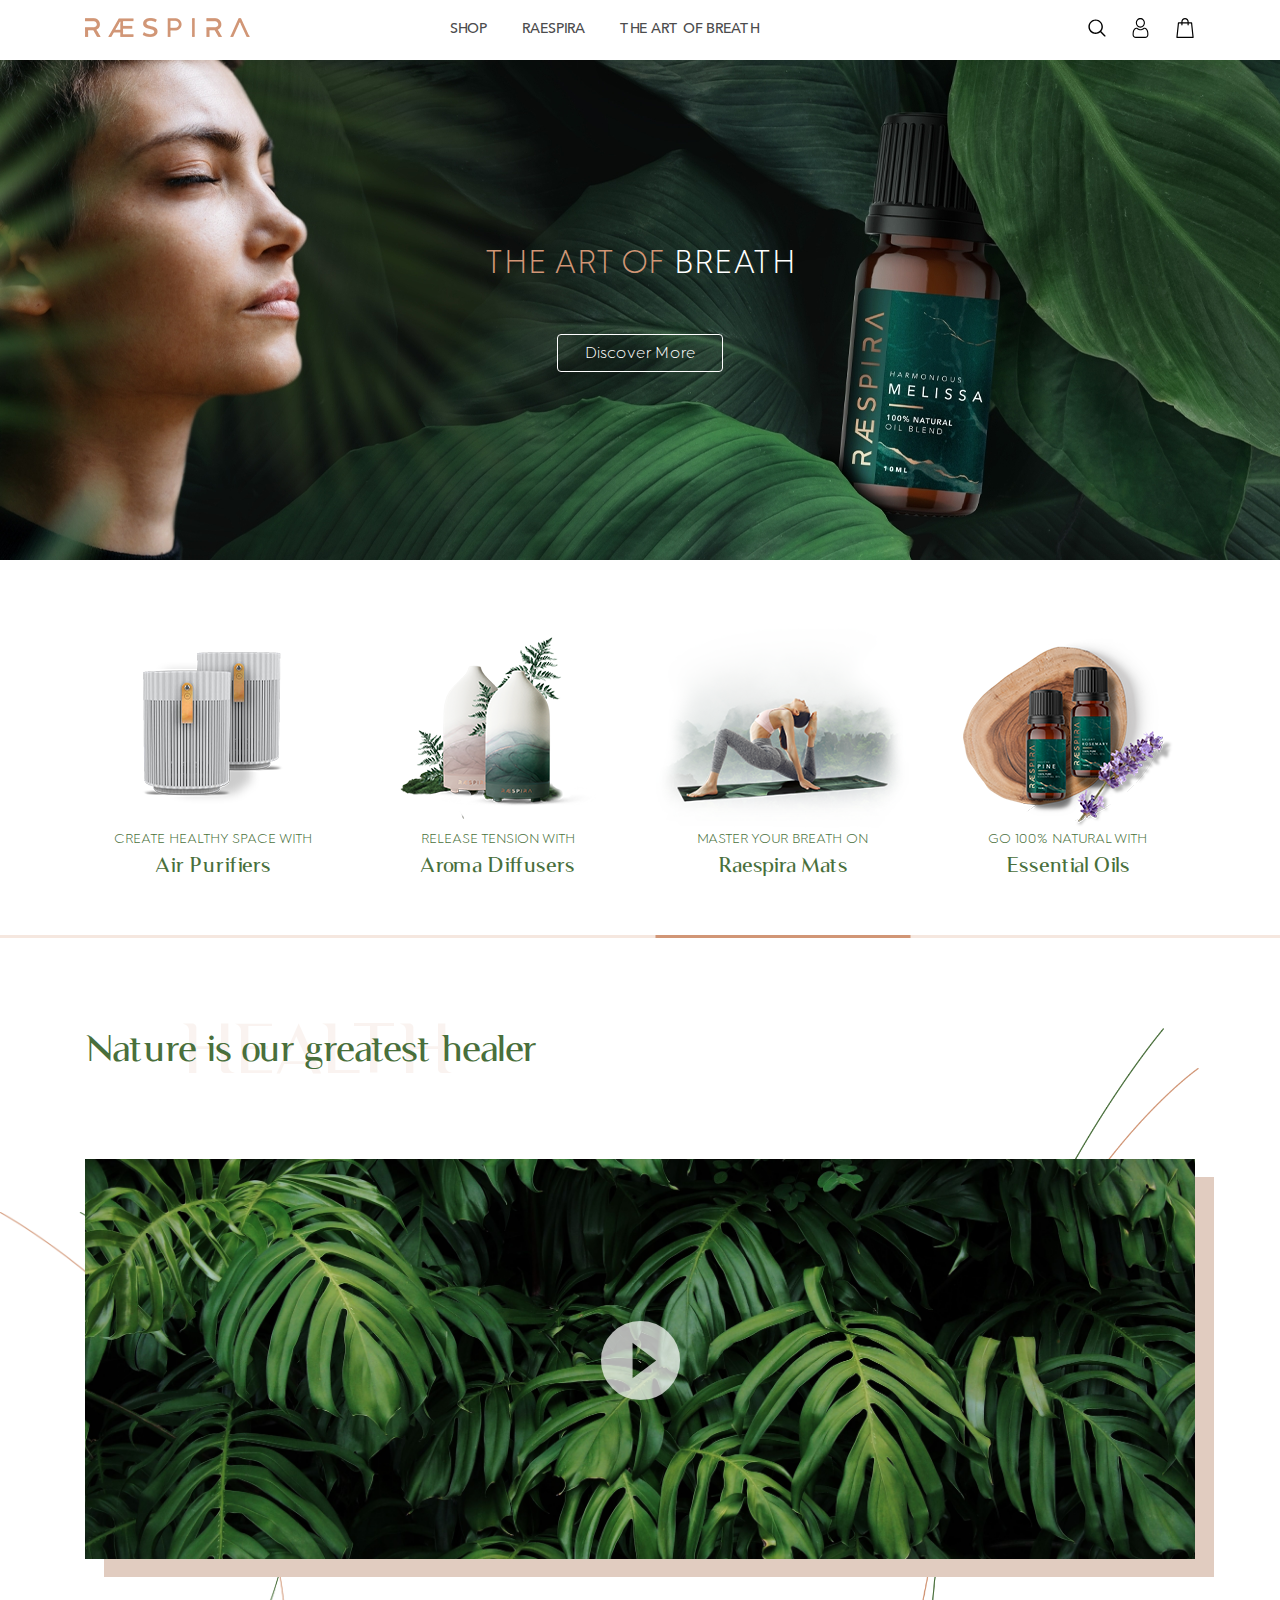
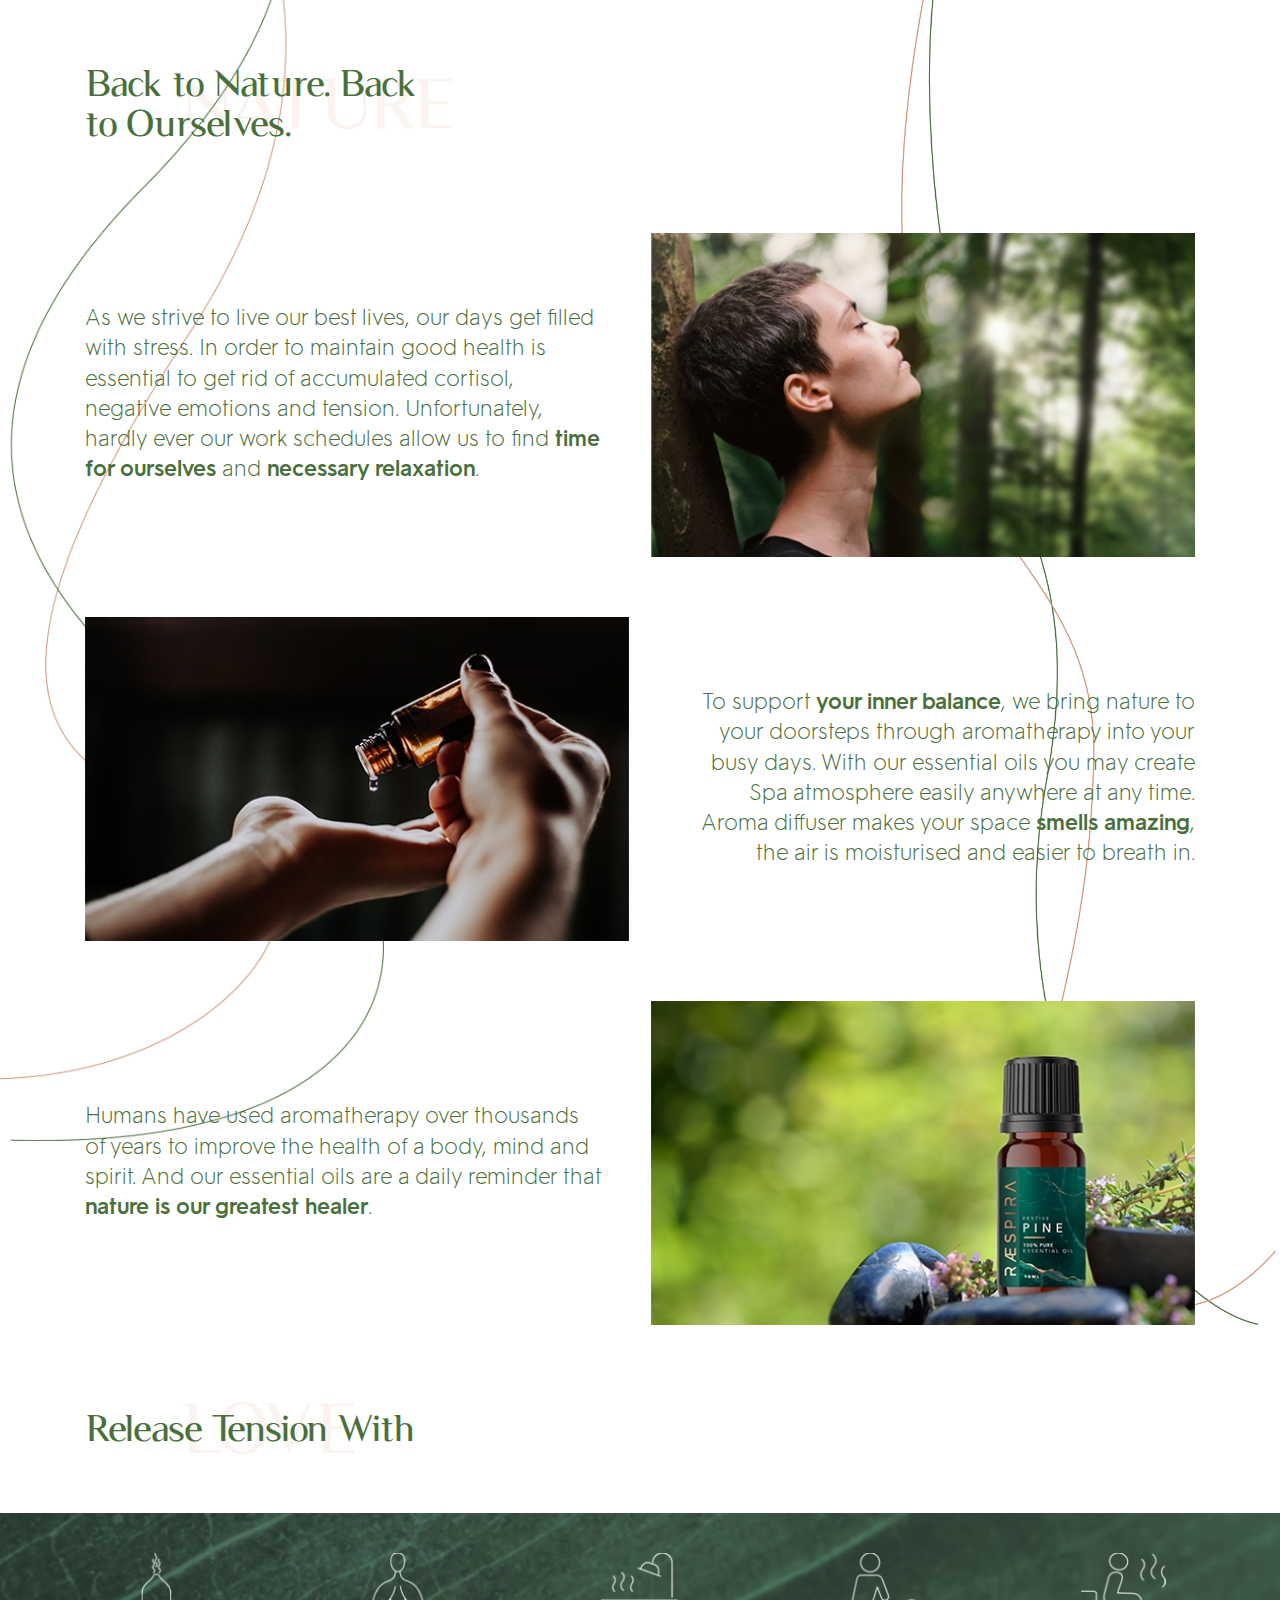
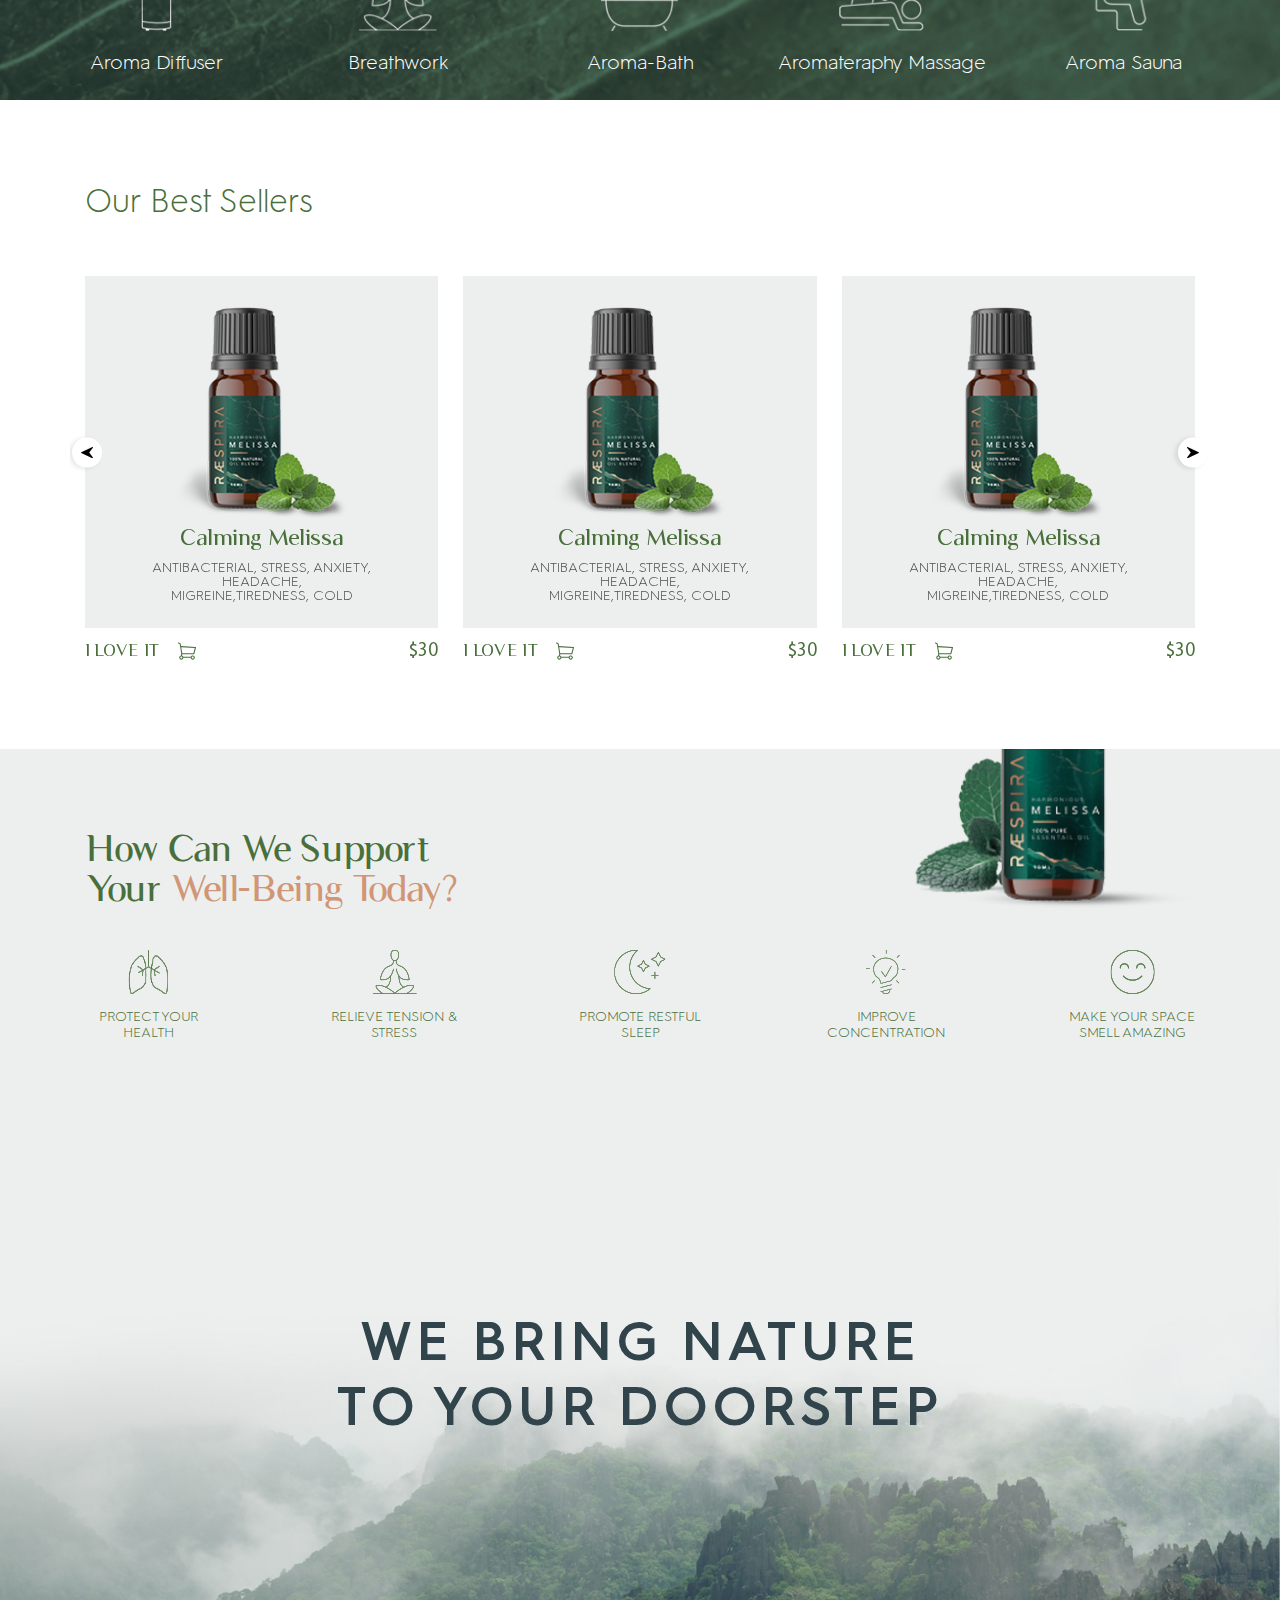
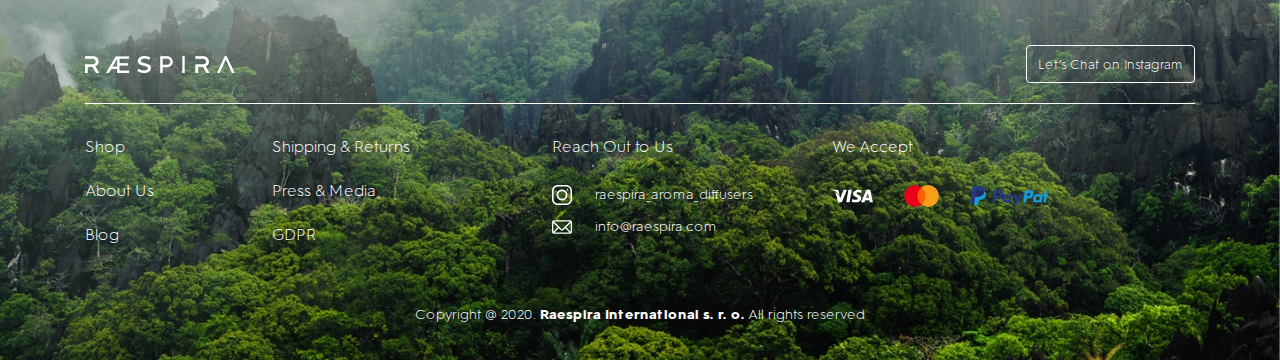
==== commit 3efef9c0: "add page" ====
--- a/index.html
+++ b/index.html
@@ -98,7 +98,7 @@
 							<li>
 								<a href="#" class="products-category__item">
 									<div class="products-category__img">
-										<img src="img/home/product-category/01.png" alt="img">
+										<img src="img/home/product-category/001.png" alt="img">
 									</div>
 									<div class="products-category__title">
 										Create Healthy Space With
@@ -110,7 +110,7 @@
 							<li>
 								<a href="#" class="products-category__item">
 									<div class="products-category__img">
-										<img src="img/home/product-category/02.png" alt="img">
+										<img src="img/home/product-category/002.png" alt="img">
 									</div>
 									<div class="products-category__title">
 										Release tension with
@@ -121,7 +121,7 @@
 							<li>
 								<a href="#" class="products-category__item active">
 									<div class="products-category__img">
-										<img src="img/home/product-category/mat.png" alt="img">
+										<img src="img/home/product-category/003.png" alt="img">
 									</div>
 									<div class="products-category__title">
 										MASTER YOUR BREATH ON 
@@ -132,7 +132,7 @@
 							<li>
 								<a href="#" class="products-category__item">
 									<div class="products-category__img">
-										<img src="img/home/product-category/04.png" alt="img">
+										<img src="img/home/product-category/004.png" alt="img">
 									</div>
 									<div class="products-category__title">
 										GO 100% NATURAL WITH 
@@ -147,7 +147,7 @@
 				<section class="home__content">
 					<div class="container">
 						<section class="video-block">
-							<h2 class="video-block__title title-2">Nature is our greatest healer</h2>
+							<h2 class="video-block__title title-2">Nature is our greatest healer <div>health</div></h2>
 							<div class="video-block__video-wrap">
 								<video class="video-block__video" loop poster="img/video/videoPoster.jpg">
 								  <source src="img/video/videoplayback.mp4" type="video/mp4" />
@@ -159,8 +159,9 @@
 						</section>
 						<section class="home__text-block home-text-block">
 							<h2 class="home-text-block__title title-2">
-								Back to Nature. <br>
+								Back to Nature. 
 								Back to Ourselves.
+								<div>Nature</div>
 							</h2>
 							<div class="home-text-block__items">
 								<div class="home-text-block__item">
@@ -199,7 +200,7 @@
 				</section>
 				<section class="application">
 					<div class="container">
-						<h2 class="application__title title-2">Release Tension With </h2>
+						<h2 class="application__title title-2">Release Tension With <div>love</div></h2>
 					</div>
 					<div class="application__body">
 						<div class="application__bg ibg">
--- a/css/style.min.css
+++ b/css/style.min.css
@@ -1 +1 @@
-@font-face{font-family:"3satHurme";font-display:swap;src:url(../fonts/3satHurme-Bold.woff) format("woff"),url(../fonts/3satHurme-Bold.woff2) format("woff2");font-weight:700;font-style:normal}@font-face{font-family:"3satHurme";font-display:swap;src:url(../fonts/3satHurme-Light.woff) format("woff"),url(../fonts/3satHurme-Light.woff2) format("woff2");font-weight:300;font-style:normal}@font-face{font-family:"3satHurme-SemiBold";font-display:swap;src:url(../fonts/3satHurme-SemiBold.woff) format("woff"),url(../fonts/3satHurme-SemiBold.woff2) format("woff2");font-weight:700;font-style:normal}@font-face{font-family:AvenirNextCyr;font-display:swap;src:url(../fonts/AvenirNextCyr-Bold.woff) format("woff"),url(../fonts/AvenirNextCyr-Bold.woff2) format("woff2");font-weight:700;font-style:normal}@font-face{font-family:AvenirNextCyr;font-display:swap;src:url(../fonts/AvenirNextCyr-Light.woff) format("woff"),url(../fonts/AvenirNextCyr-Light.woff2) format("woff2");font-weight:300;font-style:normal}@font-face{font-family:AvenirNextCyr;font-display:swap;src:url(../fonts/AvenirNextCyr-Medium.woff) format("woff"),url(../fonts/AvenirNextCyr-Medium.woff2) format("woff2");font-weight:500;font-style:normal}@font-face{font-family:AvenirNextCyr;font-display:swap;src:url(../fonts/AvenirNextCyr-Regular.woff) format("woff"),url(../fonts/AvenirNextCyr-Regular.woff2) format("woff2");font-weight:400;font-style:normal}@font-face{font-family:AvenirNextCyr;font-display:swap;src:url(../fonts/AvenirNextCyr-Thin.woff) format("woff"),url(../fonts/AvenirNextCyr-Thin.woff2) format("woff2");font-weight:100;font-style:normal}@font-face{font-family:Luxia-Display;font-display:swap;src:url(../fonts/Luxia-Display.woff) format("woff"),url(../fonts/Luxia-Display.woff2) format("woff2");font-weight:400;font-style:normal}@font-face{font-family:MyriadPro;font-display:swap;src:url(../fonts/MyriadPro-Black.woff) format("woff"),url(../fonts/MyriadPro-Black.woff2) format("woff2");font-weight:900;font-style:normal}@font-face{font-family:MyriadPro;font-display:swap;src:url(../fonts/MyriadPro-Bold.woff) format("woff"),url(../fonts/MyriadPro-Bold.woff2) format("woff2");font-weight:700;font-style:normal}@font-face{font-family:MyriadPro;font-display:swap;src:url(../fonts/MyriadPro-Light.woff) format("woff"),url(../fonts/MyriadPro-Light.woff2) format("woff2");font-weight:300;font-style:normal}@font-face{font-family:MyriadPro;font-display:swap;src:url(../fonts/MyriadPro-Regular.woff) format("woff"),url(../fonts/MyriadPro-Regular.woff2) format("woff2");font-weight:400;font-style:normal}/*! normalize.css v8.0.1 | MIT License | github.com/necolas/normalize.css */html{line-height:1.15;-webkit-text-size-adjust:100%}body{margin:0}main{display:block}h1{font-size:2em;margin:.67em 0}hr{-webkit-box-sizing:content-box;box-sizing:content-box;height:0;overflow:visible}pre{font-family:monospace,monospace;font-size:1em}a{background-color:transparent}abbr[title]{border-bottom:none;text-decoration:underline;-webkit-text-decoration:underline dotted;text-decoration:underline dotted}b,strong{font-weight:bolder}code,kbd,samp{font-family:monospace,monospace;font-size:1em}small{font-size:80%}sub,sup{font-size:75%;line-height:0;position:relative;vertical-align:baseline}sub{bottom:-.25em}sup{top:-.5em}img{border-style:none}button,input,optgroup,select,textarea{font-family:inherit;font-size:100%;line-height:1.15;margin:0}button,input{overflow:visible}button,select{text-transform:none}[type=button],[type=reset],[type=submit],button{-webkit-appearance:button}[type=button]::-moz-focus-inner,[type=reset]::-moz-focus-inner,[type=submit]::-moz-focus-inner,button::-moz-focus-inner{border-style:none;padding:0}[type=button]:-moz-focusring,[type=reset]:-moz-focusring,[type=submit]:-moz-focusring,button:-moz-focusring{outline:1px dotted ButtonText}fieldset{padding:.35em .75em .625em}legend{-webkit-box-sizing:border-box;box-sizing:border-box;color:inherit;display:table;max-width:100%;padding:0;white-space:normal}progress{vertical-align:baseline}textarea{overflow:auto}[type=checkbox],[type=radio]{-webkit-box-sizing:border-box;box-sizing:border-box;padding:0}[type=number]::-webkit-inner-spin-button,[type=number]::-webkit-outer-spin-button{height:auto}[type=search]{-webkit-appearance:textfield;outline-offset:-2px}[type=search]::-webkit-search-decoration{-webkit-appearance:none}::-webkit-file-upload-button{-webkit-appearance:button;font:inherit}details{display:block}summary{display:list-item}template{display:none}[hidden]{display:none}@font-face{font-family:icomoon;src:url(../fonts/icomoon.eot?6hgi5i);src:url(../fonts/icomoon.eot?6hgi5i#iefix) format("embedded-opentype"),url(../fonts/icomoon.ttf?6hgi5i) format("truetype"),url(../fonts/icomoon.woff?6hgi5i) format("woff"),url(../fonts/icomoon.svg?6hgi5i#icomoon) format("svg");font-weight:400;font-style:normal;font-display:block}[class*=" icon-"],[class^=icon-]{font-family:icomoon!important;speak:never;font-style:normal;font-weight:400;font-variant:normal;text-transform:none;line-height:1;-webkit-font-smoothing:antialiased;-moz-osx-font-smoothing:grayscale}.icon-pause_circle_filled:before{content:"\e902"}.icon-play_circle_filled:before{content:"\e901"}.icon-arrow-right:before{content:"\e900"}*{padding:0;margin:0;border:0}*,:after,:before{-webkit-box-sizing:border-box;box-sizing:border-box}:active,:focus{outline:0}a:active,a:focus{outline:0}aside,footer,header,nav,section{display:block}html{font-size:10px}body,html{height:100%;min-width:320px;margin:0 auto}body{line-height:1;font-family:"3satHurme",sans-serif;-ms-text-size-adjust:100%;-moz-text-size-adjust:100%;-webkit-text-size-adjust:100%;color:#000;font-size:1.6rem;opacity:0;-webkit-transition:opacity .8s ease;-o-transition:opacity .8s ease;transition:opacity .8s ease}body.lock{overflow:hidden}body.is-load{opacity:1}button,input,textarea{font-family:"3satHurme",sans-serif}input::-ms-clear{display:none}button{cursor:pointer}button::-moz-focus-inner{padding:0;border:0}a,a:visited{text-decoration:none}a:hover{text-decoration:none}ul li{list-style:none}img{vertical-align:top}strong{font-weight:700}.center{text-align:center}.wrapper{margin-top:60px;width:100%;min-height:100%;overflow:hidden}.container{max-width:1140px;margin:0 auto;padding:0 15px}.ibg{position:relative}.ibg img{position:absolute;width:100%;height:100%;top:0;left:0;-o-object-fit:cover;object-fit:cover}.logo{max-width:165px;width:100%}.logo img{width:100%}.title-2{color:#496f3b;font-family:Luxia-Display,sans-serif;font-size:36px;font-weight:400;line-height:1.1em}.title-2>span{color:#d19676}.btn-default{display:inline-block;color:#fff;font-family:"3satHurme",sans-serif;font-size:16px;font-weight:400;padding:.612em 1.687em;border-radius:4px;border:1px solid #fff;-webkit-transition:all .2s ease;-o-transition:all .2s ease;transition:all .2s ease}@font-face{font-family:swiper-icons;src:url("data:application/font-woff;charset=utf-8;base64, [base64]//wADZ2x5ZgAAAywAAADMAAAD2MHtryVoZWFkAAABbAAAADAAAAA2E2+eoWhoZWEAAAGcAAAAHwAAACQC9gDzaG10eAAAAigAAAAZAAAArgJkABFsb2NhAAAC0AAAAFoAAABaFQAUGG1heHAAAAG8AAAAHwAAACAAcABAbmFtZQAAA/gAAAE5AAACXvFdBwlwb3N0AAAFNAAAAGIAAACE5s74hXjaY2BkYGAAYpf5Hu/j+W2+MnAzMYDAzaX6QjD6/4//Bxj5GA8AuRwMYGkAPywL13jaY2BkYGA88P8Agx4j+/8fQDYfA1AEBWgDAIB2BOoAeNpjYGRgYNBh4GdgYgABEMnIABJzYNADCQAACWgAsQB42mNgYfzCOIGBlYGB0YcxjYGBwR1Kf2WQZGhhYGBiYGVmgAFGBiQQkOaawtDAoMBQxXjg/wEGPcYDDA4wNUA2CCgwsAAAO4EL6gAAeNpj2M0gyAACqxgGNWBkZ2D4/wMA+xkDdgAAAHjaY2BgYGaAYBkGRgYQiAHyGMF8FgYHIM3DwMHABGQrMOgyWDLEM1T9/w8UBfEMgLzE////P/5//f/V/xv+r4eaAAeMbAxwIUYmIMHEgKYAYjUcsDAwsLKxc3BycfPw8jEQA/[base64]/uznmfPFBNODM2K7MTQ45YEAZqGP81AmGGcF3iPqOop0r1SPTaTbVkfUe4HXj97wYE+yNwWYxwWu4v1ugWHgo3S1XdZEVqWM7ET0cfnLGxWfkgR42o2PvWrDMBSFj/IHLaF0zKjRgdiVMwScNRAoWUoH78Y2icB/yIY09An6AH2Bdu/UB+yxopYshQiEvnvu0dURgDt8QeC8PDw7Fpji3fEA4z/PEJ6YOB5hKh4dj3EvXhxPqH/SKUY3rJ7srZ4FZnh1PMAtPhwP6fl2PMJMPDgeQ4rY8YT6Gzao0eAEA409DuggmTnFnOcSCiEiLMgxCiTI6Cq5DZUd3Qmp10vO0LaLTd2cjN4fOumlc7lUYbSQcZFkutRG7g6JKZKy0RmdLY680CDnEJ+UMkpFFe1RN7nxdVpXrC4aTtnaurOnYercZg2YVmLN/d/gczfEimrE/fs/bOuq29Zmn8tloORaXgZgGa78yO9/cnXm2BpaGvq25Dv9S4E9+5SIc9PqupJKhYFSSl47+Qcr1mYNAAAAeNptw0cKwkAAAMDZJA8Q7OUJvkLsPfZ6zFVERPy8qHh2YER+3i/BP83vIBLLySsoKimrqKqpa2hp6+jq6RsYGhmbmJqZSy0sraxtbO3sHRydnEMU4uR6yx7JJXveP7WrDycAAAAAAAH//wACeNpjYGRgYOABYhkgZgJCZgZNBkYGLQZtIJsFLMYAAAw3ALgAeNolizEKgDAQBCchRbC2sFER0YD6qVQiBCv/H9ezGI6Z5XBAw8CBK/m5iQQVauVbXLnOrMZv2oLdKFa8Pjuru2hJzGabmOSLzNMzvutpB3N42mNgZGBg4GKQYzBhYMxJLMlj4GBgAYow/P/PAJJhLM6sSoWKfWCAAwDAjgbRAAB42mNgYGBkAIIbCZo5IPrmUn0hGA0AO8EFTQAA") format("woff");font-weight:400;font-style:normal}:root{--swiper-theme-color:#007aff}.swiper-container{margin-left:auto;margin-right:auto;position:relative;overflow:hidden;list-style:none;padding:0;z-index:1}.swiper-container-vertical>.swiper-wrapper{-webkit-box-orient:vertical;-webkit-box-direction:normal;-ms-flex-direction:column;flex-direction:column}.swiper-wrapper{position:relative;width:100%;height:100%;z-index:1;display:-webkit-box;display:-ms-flexbox;display:flex;-webkit-transition-property:-webkit-transform;transition-property:-webkit-transform;-o-transition-property:transform;transition-property:transform;transition-property:transform,-webkit-transform;-webkit-box-sizing:content-box;box-sizing:content-box}.swiper-container-android .swiper-slide,.swiper-wrapper{-webkit-transform:translate3d(0,0,0);transform:translate3d(0,0,0)}.swiper-container-multirow>.swiper-wrapper{-ms-flex-wrap:wrap;flex-wrap:wrap}.swiper-container-multirow-column>.swiper-wrapper{-ms-flex-wrap:wrap;flex-wrap:wrap;-webkit-box-orient:vertical;-webkit-box-direction:normal;-ms-flex-direction:column;flex-direction:column}.swiper-container-free-mode>.swiper-wrapper{-webkit-transition-timing-function:ease-out;-o-transition-timing-function:ease-out;transition-timing-function:ease-out;margin:0 auto}.swiper-slide{-ms-flex-negative:0;flex-shrink:0;width:100%;height:100%;position:relative;-webkit-transition-property:-webkit-transform;transition-property:-webkit-transform;-o-transition-property:transform;transition-property:transform;transition-property:transform,-webkit-transform}.swiper-slide-invisible-blank{visibility:hidden}.swiper-container-autoheight,.swiper-container-autoheight .swiper-slide{height:auto}.swiper-container-autoheight .swiper-wrapper{-webkit-box-align:start;-ms-flex-align:start;align-items:flex-start;-webkit-transition-property:height,-webkit-transform;transition-property:height,-webkit-transform;-o-transition-property:transform,height;transition-property:transform,height;transition-property:transform,height,-webkit-transform}.swiper-container-3d{-webkit-perspective:1200px;perspective:1200px}.swiper-container-3d .swiper-cube-shadow,.swiper-container-3d .swiper-slide,.swiper-container-3d .swiper-slide-shadow-bottom,.swiper-container-3d .swiper-slide-shadow-left,.swiper-container-3d .swiper-slide-shadow-right,.swiper-container-3d .swiper-slide-shadow-top,.swiper-container-3d .swiper-wrapper{-webkit-transform-style:preserve-3d;transform-style:preserve-3d}.swiper-container-3d .swiper-slide-shadow-bottom,.swiper-container-3d .swiper-slide-shadow-left,.swiper-container-3d .swiper-slide-shadow-right,.swiper-container-3d .swiper-slide-shadow-top{position:absolute;left:0;top:0;width:100%;height:100%;pointer-events:none;z-index:10}.swiper-container-3d .swiper-slide-shadow-left{background-image:-webkit-gradient(linear,right top,left top,from(rgba(0,0,0,.5)),to(rgba(0,0,0,0)));background-image:-o-linear-gradient(right,rgba(0,0,0,.5),rgba(0,0,0,0));background-image:linear-gradient(to left,rgba(0,0,0,.5),rgba(0,0,0,0))}.swiper-container-3d .swiper-slide-shadow-right{background-image:-webkit-gradient(linear,left top,right top,from(rgba(0,0,0,.5)),to(rgba(0,0,0,0)));background-image:-o-linear-gradient(left,rgba(0,0,0,.5),rgba(0,0,0,0));background-image:linear-gradient(to right,rgba(0,0,0,.5),rgba(0,0,0,0))}.swiper-container-3d .swiper-slide-shadow-top{background-image:-webkit-gradient(linear,left bottom,left top,from(rgba(0,0,0,.5)),to(rgba(0,0,0,0)));background-image:-o-linear-gradient(bottom,rgba(0,0,0,.5),rgba(0,0,0,0));background-image:linear-gradient(to top,rgba(0,0,0,.5),rgba(0,0,0,0))}.swiper-container-3d .swiper-slide-shadow-bottom{background-image:-webkit-gradient(linear,left top,left bottom,from(rgba(0,0,0,.5)),to(rgba(0,0,0,0)));background-image:-o-linear-gradient(top,rgba(0,0,0,.5),rgba(0,0,0,0));background-image:linear-gradient(to bottom,rgba(0,0,0,.5),rgba(0,0,0,0))}.swiper-container-css-mode>.swiper-wrapper{overflow:auto;scrollbar-width:none;-ms-overflow-style:none}.swiper-container-css-mode>.swiper-wrapper::-webkit-scrollbar{display:none}.swiper-container-css-mode>.swiper-wrapper>.swiper-slide{scroll-snap-align:start start}.swiper-container-horizontal.swiper-container-css-mode>.swiper-wrapper{-ms-scroll-snap-type:x mandatory;scroll-snap-type:x mandatory}.swiper-container-vertical.swiper-container-css-mode>.swiper-wrapper{-ms-scroll-snap-type:y mandatory;scroll-snap-type:y mandatory}:root{--swiper-navigation-size:44px}.swiper-button-next,.swiper-button-prev{position:absolute;top:50%;width:calc(var(--swiper-navigation-size)/ 44 * 27);height:var(--swiper-navigation-size);margin-top:calc(-1 * var(--swiper-navigation-size)/ 2);z-index:10;cursor:pointer;display:-webkit-box;display:-ms-flexbox;display:flex;-webkit-box-align:center;-ms-flex-align:center;align-items:center;-webkit-box-pack:center;-ms-flex-pack:center;justify-content:center;color:var(--swiper-navigation-color,var(--swiper-theme-color))}.swiper-button-next.swiper-button-disabled,.swiper-button-prev.swiper-button-disabled{opacity:.35;cursor:auto;pointer-events:none}.swiper-button-next:after,.swiper-button-prev:after{font-family:swiper-icons;font-size:var(--swiper-navigation-size);text-transform:none!important;letter-spacing:0;text-transform:none;font-variant:initial;line-height:1}.swiper-button-prev,.swiper-container-rtl .swiper-button-next{left:10px;right:auto}.swiper-button-prev:after,.swiper-container-rtl .swiper-button-next:after{content:'prev'}.swiper-button-next,.swiper-container-rtl .swiper-button-prev{right:10px;left:auto}.swiper-button-next:after,.swiper-container-rtl .swiper-button-prev:after{content:'next'}.swiper-button-next.swiper-button-white,.swiper-button-prev.swiper-button-white{--swiper-navigation-color:#ffffff}.swiper-button-next.swiper-button-black,.swiper-button-prev.swiper-button-black{--swiper-navigation-color:#000000}.swiper-button-lock{display:none}.swiper-pagination{position:absolute;text-align:center;-webkit-transition:.3s opacity;-o-transition:.3s opacity;transition:.3s opacity;-webkit-transform:translate3d(0,0,0);transform:translate3d(0,0,0);z-index:10}.swiper-pagination.swiper-pagination-hidden{opacity:0}.swiper-container-horizontal>.swiper-pagination-bullets,.swiper-pagination-custom,.swiper-pagination-fraction{bottom:10px;left:0;width:100%}.swiper-pagination-bullets-dynamic{overflow:hidden;font-size:0}.swiper-pagination-bullets-dynamic .swiper-pagination-bullet{-webkit-transform:scale(.33);-ms-transform:scale(.33);transform:scale(.33);position:relative}.swiper-pagination-bullets-dynamic .swiper-pagination-bullet-active{-webkit-transform:scale(1);-ms-transform:scale(1);transform:scale(1)}.swiper-pagination-bullets-dynamic .swiper-pagination-bullet-active-main{-webkit-transform:scale(1);-ms-transform:scale(1);transform:scale(1)}.swiper-pagination-bullets-dynamic .swiper-pagination-bullet-active-prev{-webkit-transform:scale(.66);-ms-transform:scale(.66);transform:scale(.66)}.swiper-pagination-bullets-dynamic .swiper-pagination-bullet-active-prev-prev{-webkit-transform:scale(.33);-ms-transform:scale(.33);transform:scale(.33)}.swiper-pagination-bullets-dynamic .swiper-pagination-bullet-active-next{-webkit-transform:scale(.66);-ms-transform:scale(.66);transform:scale(.66)}.swiper-pagination-bullets-dynamic .swiper-pagination-bullet-active-next-next{-webkit-transform:scale(.33);-ms-transform:scale(.33);transform:scale(.33)}.swiper-pagination-bullet{width:8px;height:8px;display:inline-block;border-radius:100%;background:#000;opacity:.2}button.swiper-pagination-bullet{border:none;margin:0;padding:0;-webkit-box-shadow:none;box-shadow:none;-webkit-appearance:none;-moz-appearance:none;appearance:none}.swiper-pagination-clickable .swiper-pagination-bullet{cursor:pointer}.swiper-pagination-bullet-active{opacity:1;background:var(--swiper-pagination-color,var(--swiper-theme-color))}.swiper-container-vertical>.swiper-pagination-bullets{right:10px;top:50%;-webkit-transform:translate3d(0,-50%,0);transform:translate3d(0,-50%,0)}.swiper-container-vertical>.swiper-pagination-bullets .swiper-pagination-bullet{margin:6px 0;display:block}.swiper-container-vertical>.swiper-pagination-bullets.swiper-pagination-bullets-dynamic{top:50%;-webkit-transform:translateY(-50%);-ms-transform:translateY(-50%);transform:translateY(-50%);width:8px}.swiper-container-vertical>.swiper-pagination-bullets.swiper-pagination-bullets-dynamic .swiper-pagination-bullet{display:inline-block;-webkit-transition:.2s top,.2s -webkit-transform;transition:.2s top,.2s -webkit-transform;-o-transition:.2s transform,.2s top;transition:.2s transform,.2s top;transition:.2s transform,.2s top,.2s -webkit-transform}.swiper-container-horizontal>.swiper-pagination-bullets .swiper-pagination-bullet{margin:0 4px}.swiper-container-horizontal>.swiper-pagination-bullets.swiper-pagination-bullets-dynamic{left:50%;-webkit-transform:translateX(-50%);-ms-transform:translateX(-50%);transform:translateX(-50%);white-space:nowrap}.swiper-container-horizontal>.swiper-pagination-bullets.swiper-pagination-bullets-dynamic .swiper-pagination-bullet{-webkit-transition:.2s left,.2s -webkit-transform;transition:.2s left,.2s -webkit-transform;-o-transition:.2s transform,.2s left;transition:.2s transform,.2s left;transition:.2s transform,.2s left,.2s -webkit-transform}.swiper-container-horizontal.swiper-container-rtl>.swiper-pagination-bullets-dynamic .swiper-pagination-bullet{-webkit-transition:.2s right,.2s -webkit-transform;transition:.2s right,.2s -webkit-transform;-o-transition:.2s transform,.2s right;transition:.2s transform,.2s right;transition:.2s transform,.2s right,.2s -webkit-transform}.swiper-pagination-progressbar{background:rgba(0,0,0,.25);position:absolute}.swiper-pagination-progressbar .swiper-pagination-progressbar-fill{background:var(--swiper-pagination-color,var(--swiper-theme-color));position:absolute;left:0;top:0;width:100%;height:100%;-webkit-transform:scale(0);-ms-transform:scale(0);transform:scale(0);-webkit-transform-origin:left top;-ms-transform-origin:left top;transform-origin:left top}.swiper-container-rtl .swiper-pagination-progressbar .swiper-pagination-progressbar-fill{-webkit-transform-origin:right top;-ms-transform-origin:right top;transform-origin:right top}.swiper-container-horizontal>.swiper-pagination-progressbar,.swiper-container-vertical>.swiper-pagination-progressbar.swiper-pagination-progressbar-opposite{width:100%;height:4px;left:0;top:0}.swiper-container-horizontal>.swiper-pagination-progressbar.swiper-pagination-progressbar-opposite,.swiper-container-vertical>.swiper-pagination-progressbar{width:4px;height:100%;left:0;top:0}.swiper-pagination-white{--swiper-pagination-color:#ffffff}.swiper-pagination-black{--swiper-pagination-color:#000000}.swiper-pagination-lock{display:none}.swiper-scrollbar{border-radius:10px;position:relative;-ms-touch-action:none;background:rgba(0,0,0,.1)}.swiper-container-horizontal>.swiper-scrollbar{position:absolute;left:1%;bottom:3px;z-index:50;height:5px;width:98%}.swiper-container-vertical>.swiper-scrollbar{position:absolute;right:3px;top:1%;z-index:50;width:5px;height:98%}.swiper-scrollbar-drag{height:100%;width:100%;position:relative;background:rgba(0,0,0,.5);border-radius:10px;left:0;top:0}.swiper-scrollbar-cursor-drag{cursor:move}.swiper-scrollbar-lock{display:none}.swiper-zoom-container{width:100%;height:100%;display:-webkit-box;display:-ms-flexbox;display:flex;-webkit-box-pack:center;-ms-flex-pack:center;justify-content:center;-webkit-box-align:center;-ms-flex-align:center;align-items:center;text-align:center}.swiper-zoom-container>canvas,.swiper-zoom-container>img,.swiper-zoom-container>svg{max-width:100%;max-height:100%;-o-object-fit:contain;object-fit:contain}.swiper-slide-zoomed{cursor:move}.swiper-lazy-preloader{width:42px;height:42px;position:absolute;left:50%;top:50%;margin-left:-21px;margin-top:-21px;z-index:10;-webkit-transform-origin:50%;-ms-transform-origin:50%;transform-origin:50%;-webkit-animation:swiper-preloader-spin 1s infinite linear;animation:swiper-preloader-spin 1s infinite linear;-webkit-box-sizing:border-box;box-sizing:border-box;border:4px solid var(--swiper-preloader-color,var(--swiper-theme-color));border-radius:50%;border-top-color:transparent}.swiper-lazy-preloader-white{--swiper-preloader-color:#fff}.swiper-lazy-preloader-black{--swiper-preloader-color:#000}@-webkit-keyframes swiper-preloader-spin{100%{-webkit-transform:rotate(360deg);transform:rotate(360deg)}}@keyframes swiper-preloader-spin{100%{-webkit-transform:rotate(360deg);transform:rotate(360deg)}}.swiper-container .swiper-notification{position:absolute;left:0;top:0;pointer-events:none;opacity:0;z-index:-1000}.swiper-container-fade.swiper-container-free-mode .swiper-slide{-webkit-transition-timing-function:ease-out;-o-transition-timing-function:ease-out;transition-timing-function:ease-out}.swiper-container-fade .swiper-slide{pointer-events:none;-webkit-transition-property:opacity;-o-transition-property:opacity;transition-property:opacity}.swiper-container-fade .swiper-slide .swiper-slide{pointer-events:none}.swiper-container-fade .swiper-slide-active,.swiper-container-fade .swiper-slide-active .swiper-slide-active{pointer-events:auto}.swiper-container-cube{overflow:visible}.swiper-container-cube .swiper-slide{pointer-events:none;-webkit-backface-visibility:hidden;backface-visibility:hidden;z-index:1;visibility:hidden;-webkit-transform-origin:0 0;-ms-transform-origin:0 0;transform-origin:0 0;width:100%;height:100%}.swiper-container-cube .swiper-slide .swiper-slide{pointer-events:none}.swiper-container-cube.swiper-container-rtl .swiper-slide{-webkit-transform-origin:100% 0;-ms-transform-origin:100% 0;transform-origin:100% 0}.swiper-container-cube .swiper-slide-active,.swiper-container-cube .swiper-slide-active .swiper-slide-active{pointer-events:auto}.swiper-container-cube .swiper-slide-active,.swiper-container-cube .swiper-slide-next,.swiper-container-cube .swiper-slide-next+.swiper-slide,.swiper-container-cube .swiper-slide-prev{pointer-events:auto;visibility:visible}.swiper-container-cube .swiper-slide-shadow-bottom,.swiper-container-cube .swiper-slide-shadow-left,.swiper-container-cube .swiper-slide-shadow-right,.swiper-container-cube .swiper-slide-shadow-top{z-index:0;-webkit-backface-visibility:hidden;backface-visibility:hidden}.swiper-container-cube .swiper-cube-shadow{position:absolute;left:0;bottom:0;width:100%;height:100%;background:#000;opacity:.6;-webkit-filter:blur(50px);filter:blur(50px);z-index:0}.swiper-container-flip{overflow:visible}.swiper-container-flip .swiper-slide{pointer-events:none;-webkit-backface-visibility:hidden;backface-visibility:hidden;z-index:1}.swiper-container-flip .swiper-slide .swiper-slide{pointer-events:none}.swiper-container-flip .swiper-slide-active,.swiper-container-flip .swiper-slide-active .swiper-slide-active{pointer-events:auto}.swiper-container-flip .swiper-slide-shadow-bottom,.swiper-container-flip .swiper-slide-shadow-left,.swiper-container-flip .swiper-slide-shadow-right,.swiper-container-flip .swiper-slide-shadow-top{z-index:0;-webkit-backface-visibility:hidden;backface-visibility:hidden}.burger-wrap{display:inline-block;-webkit-transition:all .2s ease;-o-transition:all .2s ease;transition:all .2s ease}.burger-wrap .burger{width:42px;height:36px;display:-webkit-box;display:-ms-flexbox;display:flex;-webkit-box-pack:center;-ms-flex-pack:center;justify-content:center;-webkit-box-align:center;-ms-flex-align:center;align-items:center;-webkit-box-orient:vertical;-webkit-box-direction:normal;-ms-flex-direction:column;flex-direction:column;position:relative;cursor:pointer}.burger-wrap .burger span{width:22px;height:2px;display:block;background:#000;position:absolute;-webkit-transition:all .2s;-o-transition:all .2s;transition:all .2s}.burger-wrap .burger span:nth-child(1){top:11px;right:10px}.burger-wrap .burger span:nth-child(4){bottom:11px;width:16px;left:10px}.burger-wrap .second{-webkit-transform:rotate(45deg);-ms-transform:rotate(45deg);transform:rotate(45deg)}.burger-wrap .third{-webkit-transform:rotate(-45deg);-ms-transform:rotate(-45deg);transform:rotate(-45deg)}.burger-wrap .first{-webkit-transform:scale(0)!important;-ms-transform:scale(0)!important;transform:scale(0)!important}.burger-wrap .fourth{-webkit-transform:scale(0)!important;-ms-transform:scale(0)!important;transform:scale(0)!important}.top-line{background:#fff;min-height:60px;position:fixed;top:0;left:0;width:100%;padding:10px 0;z-index:100}.top-line__body{display:-webkit-box;display:-ms-flexbox;display:flex;-webkit-box-align:center;-ms-flex-align:center;align-items:center;-webkit-box-pack:justify;-ms-flex-pack:justify;justify-content:space-between}.top-line__menu{-webkit-box-flex:1;-ms-flex:1 1 auto;flex:1 1 auto;margin:0 20px 0 20px}.top-line__action{-webkit-box-flex:0;-ms-flex:0 0 320px;flex:0 0 320px}.menu__list{display:-webkit-box;display:-ms-flexbox;display:flex;-webkit-box-align:center;-ms-flex-align:center;align-items:center;-webkit-box-pack:end;-ms-flex-pack:end;justify-content:flex-end;padding-right:79px}.menu__link{color:#4c4c4d;font-family:AvenirNextCyr,sans-serif;font-size:14px;font-weight:500;text-transform:uppercase;display:inline-block;padding:10px 17.5px;-webkit-transition:all .2s ease;-o-transition:all .2s ease;transition:all .2s ease;white-space:nowrap}.action__list{display:-webkit-box;display:-ms-flexbox;display:flex;-webkit-box-align:center;-ms-flex-align:center;align-items:center;-webkit-box-pack:end;-ms-flex-pack:end;justify-content:flex-end}.action__list>li{margin-left:9px}.action__icon{width:35px;height:35px;display:-webkit-box;display:-ms-flexbox;display:flex;-webkit-box-align:center;-ms-flex-align:center;align-items:center;-webkit-box-pack:center;-ms-flex-pack:center;justify-content:center;-webkit-transition:all .2s ease;-o-transition:all .2s ease;transition:all .2s ease}.action__icon>span{height:20px}.action__icon>span img{height:100%}.form-search{display:-webkit-box;display:-ms-flexbox;display:flex;-webkit-box-align:center;-ms-flex-align:center;align-items:center;-webkit-transition:all .4s ease;-o-transition:all .4s ease;transition:all .4s ease}.form-search__label{width:35px;height:35px;display:-webkit-box;display:-ms-flexbox;display:flex;-webkit-box-align:center;-ms-flex-align:center;align-items:center;cursor:pointer;-webkit-box-pack:center;-ms-flex-pack:center;justify-content:center;-webkit-box-ordinal-group:0;-ms-flex-order:-1;order:-1;-webkit-transition:all .2s ease;-o-transition:all .2s ease;transition:all .2s ease}.form-search__label>span{height:18px}.form-search__label>span img{height:100%}.form-search__input{border-bottom:1px solid #000;-webkit-transition:all .4s ease;-o-transition:all .4s ease;transition:all .4s ease;width:0;padding:0;opacity:0}.form-search__input:focus{width:150px;padding:4px 4px;opacity:1}.form-search__input:focus+label{-webkit-transform:scale(0);-ms-transform:scale(0);transform:scale(0)}.form-search__input:focus+label+button{width:35px}.form-search__submit{width:0;height:35px;display:-webkit-box;display:-ms-flexbox;display:flex;-webkit-box-align:center;-ms-flex-align:center;align-items:center;cursor:pointer;background:0 0;-webkit-box-pack:center;-ms-flex-pack:center;justify-content:center;-webkit-transition:all .6s ease;-o-transition:all .6s ease;transition:all .6s ease;overflow:hidden}.form-search__submit>span{height:18px}.form-search__submit>span img{height:100%}.home__content{margin-bottom:83px;position:relative;z-index:10}.hero{position:relative}.hero__img{position:absolute;top:0;left:0;width:100%;height:100%;z-index:-1}.hero__body{min-height:500px;display:-webkit-box;display:-ms-flexbox;display:flex;-webkit-box-orient:vertical;-webkit-box-direction:normal;-ms-flex-direction:column;flex-direction:column;-webkit-box-pack:center;-ms-flex-pack:center;justify-content:center;text-align:center;padding-top:20px;padding-bottom:22px}.hero__title{font-family:"3satHurme",sans-serif;color:#d19676;font-size:32px;font-weight:300;text-transform:uppercase;margin-bottom:56px;margin-top:0}.hero__title>span{color:#fff}.products-category{font-size:10px;padding:6.8em 0 6.8em;color:#496f3b;margin-bottom:22px}.products-category__list{display:-webkit-box;display:-ms-flexbox;display:flex;margin:0 -1.5em}.products-category__list>li{-webkit-box-flex:0;-ms-flex:0 1 25%;flex:0 1 25%;padding:0 1.5em}.products-category__item{display:-webkit-box;display:-ms-flexbox;display:flex;height:100%;-webkit-box-orient:vertical;-webkit-box-direction:normal;-ms-flex-direction:column;flex-direction:column;text-align:center;padding-bottom:5.3em;position:relative}.products-category__item.active:before{width:100%}.products-category__item:before{position:absolute;content:'';bottom:0;width:0%;height:3px;background-color:#d19676;-webkit-transition:all .2s ease;-o-transition:all .2s ease;transition:all .2s ease;left:50%;-webkit-transform:translate(-50%,100%);-ms-transform:translate(-50%,100%);transform:translate(-50%,100%)}.products-category__img{height:200px;display:-webkit-box;display:-ms-flexbox;display:flex;-webkit-box-align:center;-ms-flex-align:center;align-items:center;-webkit-box-pack:center;-ms-flex-pack:center;justify-content:center}.products-category__img img{max-height:100%;max-width:100%}.products-category__title{font-size:1.4em;font-weight:400;text-transform:uppercase;line-height:1.6em;color:#496f3b}.products-category__title>span{font-family:Luxia-Display,sans-serif;font-size:1.428em;font-weight:400;line-height:1.6em;display:block;text-transform:none}.products-category__hr{height:3px;width:100%;background-color:#f5e7df}.home-text-block__title{margin-bottom:91px}.home-text-block__item{display:-webkit-box;display:-ms-flexbox;display:flex;margin-bottom:60px}.home-text-block__item:nth-child(even){-webkit-box-orient:horizontal;-webkit-box-direction:reverse;-ms-flex-direction:row-reverse;flex-direction:row-reverse}.home-text-block__item:nth-child(even) .home-text-block__text{padding-right:0;padding-left:50px;text-align:right}.home-text-block__text{-webkit-box-flex:0;-ms-flex:0 1 51%;flex:0 1 51%;padding:32px 50px 20px 0;display:-webkit-box;display:-ms-flexbox;display:flex;-webkit-box-orient:vertical;-webkit-box-direction:normal;-ms-flex-direction:column;flex-direction:column;-webkit-box-pack:center;-ms-flex-pack:center;justify-content:center;min-height:324px;color:#496f3b;font-size:22px;font-weight:300;line-height:1.37em}.home-text-block__text strong{font-family:"3satHurme-SemiBold",sans-serif;font-weight:400}.home-text-block__text p{margin-bottom:.68em}.home-text-block__img{-webkit-box-flex:0;-ms-flex:0 1 49%;flex:0 1 49%}.application{position:relative;z-index:50;margin-bottom:33px}.application__title{margin-bottom:65px}.application__body{position:relative;z-index:2}.application__body .container{max-width:1218px}.application__bg{position:absolute;top:0;left:0;width:100%;height:100%;z-index:-1}.application__list{display:-webkit-box;display:-ms-flexbox;display:flex;-ms-flex-wrap:wrap;flex-wrap:wrap;padding:40px 0 27px;margin:0 -10px}.application__list>li{padding:0 10px;-webkit-box-flex:0;-ms-flex:0 1 20%;flex:0 1 20%}.application__item{display:block;color:#fff;text-align:center;position:relative}.application__item:hover .application__item-title:after{width:100%}.application__item:hover .application__tooltip{visibility:visible;opacity:1;-webkit-transform:translate(-50%,-100%);-ms-transform:translate(-50%,-100%);transform:translate(-50%,-100%)}.application__item.show-tooltip .application__tooltip{visibility:visible;opacity:1;-webkit-transform:translate(-50%,-100%);-ms-transform:translate(-50%,-100%);transform:translate(-50%,-100%)}.application__icon{height:78px;margin-bottom:20px}.application__icon img{height:100%}.application__item-title{color:#fff;font-size:20px;font-weight:300;line-height:1.1em;position:relative;display:inline-block}.application__item-title:after{position:absolute;content:'';left:50%;-webkit-transform:translateX(-50%);-ms-transform:translateX(-50%);transform:translateX(-50%);bottom:-2px;height:1px;width:0;background:#fff;-webkit-transition:all .2s ease;-o-transition:all .2s ease;transition:all .2s ease}.application__tooltip{visibility:hidden;opacity:0;-webkit-transition:all .3s ease;-o-transition:all .3s ease;transition:all .3s ease;text-align:left;position:absolute;top:0;left:50%;width:300%;-webkit-transform:translate(-50%,-110%);-ms-transform:translate(-50%,-110%);transform:translate(-50%,-110%);max-width:524px;z-index:5;color:#edefee;font-size:19px;font-weight:300;letter-spacing:1.35px}.application__tooltip-top{padding:30px 41px;background:url(../img/home/application/tooltip_top.png) center no-repeat;background-color:transparent;background-size:cover;-webkit-box-shadow:12px 14px 21px rgba(17,21,19,.5);box-shadow:12px 14px 21px rgba(17,21,19,.5)}.application__tooltip-bottom{height:49px;background:url(../img/home/application/tooltip_bottom.png) center no-repeat;background-size:contain;background-position:50% 0}.application__tooltip strong{font-weight:700}.slider{padding:51px 0;margin-bottom:35px}.slider .swiper-container{margin:0 -15px;padding:0 15px}.slider .swiper-slide{height:auto}.slider__title{margin-bottom:57px;color:#496f3b;font-size:32px;font-weight:400;line-height:1.1em}.slider__btn{position:absolute;z-index:5;top:50%;-webkit-transform:translateY(-108%);-ms-transform:translateY(-108%);transform:translateY(-108%);height:30px;width:30px;background:#fff;-webkit-box-shadow:-3px 1px 5px rgba(0,0,0,.1);box-shadow:-3px 1px 5px rgba(0,0,0,.1);display:-webkit-box;display:-ms-flexbox;display:flex;-webkit-box-pack:center;-ms-flex-pack:center;justify-content:center;-webkit-box-align:center;-ms-flex-align:center;align-items:center;border-radius:50%;cursor:pointer;-webkit-transition:all .2s ease;-o-transition:all .2s ease;transition:all .2s ease}.slider__btn>span{width:12px;display:-webkit-box;display:-ms-flexbox;display:flex;-webkit-box-pack:center;-ms-flex-pack:center;justify-content:center;-webkit-box-align:center;-ms-flex-align:center;align-items:center}.slider__btn>span img{width:100%}.slider__btn-next{right:2px}.slider__btn-prev{left:2px}.slider__btn-prev>span img{-webkit-transform:rotate(180deg);-ms-transform:rotate(180deg);transform:rotate(180deg)}.product-card{display:-webkit-box;display:-ms-flexbox;display:flex;-webkit-box-orient:vertical;-webkit-box-direction:normal;-ms-flex-direction:column;flex-direction:column;height:100%}.product-card__inner{padding:31px 15px 25px;background-color:#edefee;text-align:center;-webkit-box-flex:1;-ms-flex:1 1 auto;flex:1 1 auto}.product-card__img{height:212px;text-align:center;margin-bottom:6px}.product-card__img img{max-height:100%;max-width:100%}.product-card__title{color:#496f3b;font-family:Luxia-Display,sans-serif;font-size:22px;font-weight:400;line-height:1.1em;margin-bottom:12px}.product-card__text{color:#525252;font-size:14px;font-weight:300;text-transform:uppercase;margin:0 auto;max-width:220px}.product-card__bottom{display:-webkit-box;display:-ms-flexbox;display:flex;-webkit-box-pack:justify;-ms-flex-pack:justify;justify-content:space-between;-ms-flex-wrap:wrap;flex-wrap:wrap}.product-card__btn{display:-webkit-inline-box;display:-ms-inline-flexbox;display:inline-flex;color:#496f3b;font-family:Luxia-Display,sans-serif;font-size:16px;font-weight:400;text-transform:uppercase;letter-spacing:.68px;position:relative;margin-right:20px;padding:14px 0 2px;-webkit-box-flex:0;-ms-flex:0 0 auto;flex:0 0 auto;-webkit-box-align:center;-ms-flex-align:center;align-items:center}.product-card__btn:hover:before{width:100%}.product-card__btn:before{position:absolute;content:'';bottom:-1px;left:50%;height:2px;background:#496f3b;width:0%;-webkit-transition:all .2s ease;-o-transition:all .2s ease;transition:all .2s ease;-webkit-transform:translateX(-50%);-ms-transform:translateX(-50%);transform:translateX(-50%)}.product-card__btn span{width:18px;margin-left:18px}.product-card__btn span img{width:100%}.product-card__price{-webkit-box-flex:0;-ms-flex:0 0 auto;flex:0 0 auto;color:#496f3b;font-family:MyriadPro,sans-serif;font-size:19px;font-weight:400;padding:14px 0 2px}.benefit{padding:79px 0 86px;position:relative;z-index:52;background-color:#edefee}.benefit .container{position:relative}.benefit .container:before{position:absolute;content:'';top:-79px;right:0;width:27%;padding-bottom:14%;background:url(../img/benefit/bg-decor.png) top center no-repeat;background-size:auto 100%}.benefit__title{margin-bottom:28px;max-width:402px}.benefit__list{display:-webkit-box;display:-ms-flexbox;display:flex;-ms-flex-wrap:wrap;flex-wrap:wrap;padding:15px 0 27px;margin:0 -60px}.benefit__list>li{padding:0 10px;-webkit-box-flex:0;-ms-flex:0 1 20%;flex:0 1 20%}.benefit__item{display:block;color:#fff;text-align:center;position:relative}.benefit__item:hover .benefit__tooltip{visibility:visible;opacity:1;-webkit-transform:translate(-50%,100%);-ms-transform:translate(-50%,100%);transform:translate(-50%,100%)}.benefit__icon{height:44px;margin-bottom:15px}.benefit__icon img{height:100%}.benefit__item-title{line-height:1.1em;display:inline-block;color:#496f3b;font-size:14px;font-weight:300;text-transform:uppercase;max-width:128px}.benefit__tooltip{visibility:hidden;opacity:0;-webkit-transition:all .3s ease;-o-transition:all .3s ease;transition:all .3s ease;text-align:left;position:absolute;bottom:0;left:50%;width:300%;-webkit-transform:translate(-50%,110%);-ms-transform:translate(-50%,110%);transform:translate(-50%,110%);max-width:363px;z-index:5;color:#474747;font-size:18px;font-weight:400;text-transform:uppercase}.benefit__tooltip-top{height:39px;background:url(../img/benefit/tooltipe-top.png) center no-repeat;background-size:contain;background-position:50% 0}.benefit__tooltip-bottom{padding:21px 34px;background:#fff;-webkit-box-shadow:9px 11px 25px rgba(47,66,40,.15);box-shadow:9px 11px 25px rgba(47,66,40,.15)}.benefit__tooltip-list>li{margin-bottom:7px}.benefit__tooltip strong{font-weight:700}.video-block{margin-bottom:104px}.video-block__title{margin-bottom:91px}.video-block__video-wrap{position:relative;min-height:400px;margin:30px 0;-webkit-box-shadow:19px 18px 0 0 #e1ccc0;box-shadow:19px 18px 0 0 #e1ccc0}.video-block__video{position:absolute;top:0;left:0;width:100%;height:100%;-o-object-fit:cover;object-fit:cover;z-index:1}.video-block__play-pause{position:absolute;top:50%;left:50%;-webkit-transform:translate(-50%,-50%);-ms-transform:translate(-50%,-50%);transform:translate(-50%,-50%);z-index:2;height:90px;width:90px;cursor:pointer;display:-webkit-box;display:-ms-flexbox;display:flex;-webkit-box-pack:center;-ms-flex-pack:center;justify-content:center;-webkit-box-align:center;-ms-flex-align:center;align-items:center;font-size:95px;color:rgba(255,255,255,.7)}.footer{position:relative;padding:1px 0}.footer__bg{position:absolute;top:0;left:0;width:100%;height:100%;z-index:-1}.footer__bg:before{position:absolute;content:'';top:0;left:0;width:100%;height:150px;z-index:2;background:-webkit-gradient(linear,left top,left bottom,from(#edefee),to(rgba(0,0,0,0)));background:-o-linear-gradient(top,#edefee 0,rgba(0,0,0,0) 100%);background:linear-gradient(to bottom,#edefee 0,rgba(0,0,0,0) 100%)}.footer__title{color:#31444b;font-family:"3satHurme-SemiBold",sans-serif;font-size:54px;font-weight:400;line-height:1.2em;text-align:center;text-transform:uppercase;letter-spacing:4.05px;max-width:611px;margin:156px auto 205px}.footer__row_1{display:-webkit-box;display:-ms-flexbox;display:flex;-webkit-box-pack:justify;-ms-flex-pack:justify;justify-content:space-between;-webkit-box-align:center;-ms-flex-align:center;align-items:center;border-bottom:1px solid #fff;-ms-flex-wrap:wrap;flex-wrap:wrap;margin-bottom:35px}.footer__row_2{display:-webkit-box;display:-ms-flexbox;display:flex;-ms-flex-wrap:wrap;flex-wrap:wrap}.footer__logo{width:100%;max-width:150px}.footer__logo img{width:100%;margin-right:30px;margin-bottom:20px}.footer__btn{margin-bottom:20px}.footer__btn.btn-default{font-size:13px;padding:.912em .9em}.footer__column{-webkit-box-flex:1;-ms-flex:1 1 auto;flex:1 1 auto;min-width:210px;max-width:280px;padding-right:15px}.footer__column_1{max-width:187px;min-width:150px}.footer__title-link{margin-bottom:28px}.footer__title-link>a{color:#fff;font-size:16px;font-weight:400}.footer__title-link>a:hover{text-decoration:underline}.footer__social-link{margin-bottom:10px}.footer__social-link>a{display:-webkit-inline-box;display:-ms-inline-flexbox;display:inline-flex;color:#fff;font-size:14px;font-weight:400;-webkit-box-align:center;-ms-flex-align:center;align-items:center}.footer__social-link>a:hover{text-decoration:underline}.footer__social-link>a>span{-webkit-box-flex:0;-ms-flex:0 0 20px;flex:0 0 20px;margin-right:23px}.footer__social-link>a>span img{width:100%}.footer__payment-wrap{display:-webkit-box;display:-ms-flexbox;display:flex;-ms-flex-wrap:wrap;flex-wrap:wrap;-webkit-box-align:center;-ms-flex-align:center;align-items:center}.footer__visa{display:inline-block;-webkit-box-flex:0;-ms-flex:0 1 41px;flex:0 1 41px;margin-right:29px;margin-bottom:10px}.footer__visa img{width:100%}.footer__mastercard{display:inline-block;-webkit-box-flex:0;-ms-flex:0 1 39px;flex:0 1 39px;margin-right:29px;margin-bottom:10px}.footer__mastercard img{width:100%}.footer__paypal{display:inline-block;-webkit-box-flex:0;-ms-flex:0 1 78px;flex:0 1 78px;margin-bottom:10px}.footer__paypal img{width:100%}.footer__copy{text-align:center;margin:36px 0;color:#fff;font-size:14px;font-weight:300;line-height:1.1em}@media (min-width:992px){.btn-default:hover{background:rgba(255,255,255,.2)}.top-line__menu{display:block!important}.top-line__burger{display:none}.menu__link:hover{background:rgba(0,0,0,.1)}.action__list{margin-right:-16px}.action__icon:hover{background:rgba(0,0,0,.1)}.form-search__label:hover{background:rgba(0,0,0,.1)}.form-search__submit:hover{background:rgba(0,0,0,.1)}.products-category__item:hover:before{width:100%}.slider__btn:hover{-webkit-box-shadow:-3px 1px 10px rgba(0,0,0,.2);box-shadow:-3px 1px 10px rgba(0,0,0,.2)}}@media (max-width:1510px){.application__list>li:first-child .application__tooltip{left:0;-webkit-transform:translate(0,-110%);-ms-transform:translate(0,-110%);transform:translate(0,-110%)}.application__list>li:first-child .application__tooltip-bottom{background-position:16% 0}.application__list>li:last-child .application__tooltip{left:auto;right:0;-webkit-transform:translate(0,-110%);-ms-transform:translate(0,-110%);transform:translate(0,-110%)}.application__list>li:last-child .application__tooltip-bottom{background-position:84% 0}.benefit__list>li:first-child .benefit__tooltip{left:0;-webkit-transform:translate(0,110%);-ms-transform:translate(0,110%);transform:translate(0,110%)}.benefit__list>li:first-child .benefit__tooltip-top{background-position:28% 0}.benefit__list>li:last-child .benefit__tooltip{left:auto;right:0;-webkit-transform:translate(0,110%);-ms-transform:translate(0,110%);transform:translate(0,110%)}.benefit__list>li:last-child .benefit__tooltip-top{background-position:72% 0}}@media (max-width:1160px){.benefit__list{margin:0 -10px}}@media (max-width:991.98px){.top-line__menu{background:#fff;position:absolute;top:100%;left:0;width:100%;padding:15px;-webkit-box-shadow:0 10px 20px 0 #c6c6c6;box-shadow:0 10px 20px 0 #c6c6c6;margin:0;display:none}.top-line__action{-webkit-box-flex:0;-ms-flex:0 0 auto;flex:0 0 auto}.menu__list{display:block;text-align:center;padding-right:0}.products-category{font-size:8px}.application__list{-webkit-box-pack:center;-ms-flex-pack:center;justify-content:center}.application__list>li{-webkit-box-flex:0;-ms-flex:0 1 33.333%;flex:0 1 33.333%}.application__item{margin-bottom:30px}.application__tooltip{max-width:424px;width:100%;font-size:14px;letter-spacing:.35px}.application__tooltip-top{padding:15px 18px}.application__tooltip-bottom{margin-top:-1px;height:39px;background-position:50% 0!important}.benefit__list{-webkit-box-pack:center;-ms-flex-pack:center;justify-content:center}.benefit__list>li{-webkit-box-flex:0;-ms-flex:0 1 33.333%;flex:0 1 33.333%}.benefit__item{margin-bottom:30px}.benefit__tooltip{max-width:300px;width:100%;font-size:14px;letter-spacing:.35px}.benefit__tooltip-top{margin-top:1px;height:32px;background-position:50% 0!important}.benefit__tooltip-bottom{padding:15px 18px}}@media (max-width:767.98px){.title-2{font-size:28px}.hero__body{min-height:300px}.hero__title{margin-bottom:30px}.products-category__list{-ms-flex-wrap:wrap;flex-wrap:wrap}.products-category__list>li{-webkit-box-flex:0;-ms-flex:0 1 50%;flex:0 1 50%}.products-category__hr{display:none}.home-text-block__title{text-align:center;margin-bottom:50px}.home-text-block__item{display:block;margin-bottom:80px}.home-text-block__text{min-height:auto;padding:0 0 20px!important;text-align:center!important;font-size:18px}.home-text-block__img{padding-bottom:55%}.application__title{margin-bottom:50px;text-align:center}.application__bg img{-o-object-position:left;object-position:left}.application__list>li{-webkit-box-flex:0;-ms-flex:0 1 50%;flex:0 1 50%}.slider__title{font-size:28px;margin-bottom:50px;text-align:center}.benefit__title{margin-bottom:15px;text-align:center;margin-left:auto;margin-right:auto}.benefit__list>li{-webkit-box-flex:0;-ms-flex:0 1 50%;flex:0 1 50%}.benefit__tooltip-list>li{margin-bottom:5px}.video-block__title{margin-bottom:50px;text-align:center}.video-block__video-wrap{min-height:300px;-webkit-box-shadow:9px 9px 0 0 #e1ccc0;box-shadow:9px 9px 0 0 #e1ccc0}.video-block__play-pause{font-size:60px}}@media (max-width:479.98px){.top-line__logo{max-width:110px}.form-search__input:focus{width:105px}.application__tooltip{font-size:12px;letter-spacing:.35px}.application__tooltip-top{padding:10px 14px}.application__tooltip-bottom{margin-top:-1px;height:29px;background-position:50% 0!important}.benefit__tooltip{font-size:12px}.benefit__tooltip-top{margin-top:-1px;height:22px;background-position:50% 0!important}.benefit__tooltip-bottom{padding:10px 14px}.benefit__tooltip-list>li{margin-bottom:3px}.video-block__video-wrap{min-height:250px}}@media (max-width:1510px) and (min-width:992px){.application__list>li:first-child .application__item:hover .application__tooltip{-webkit-transform:translate(0,-100%);-ms-transform:translate(0,-100%);transform:translate(0,-100%)}.application__list>li:last-child .application__item:hover .application__tooltip{-webkit-transform:translate(0,-100%);-ms-transform:translate(0,-100%);transform:translate(0,-100%)}.benefit__list>li:first-child .benefit__item:hover .application__tooltip{-webkit-transform:translate(0,100%);-ms-transform:translate(0,100%);transform:translate(0,100%)}.benefit__list>li:last-child .benefit__item:hover .benefit__tooltip{-webkit-transform:translate(0,100%);-ms-transform:translate(0,100%);transform:translate(0,100%)}}+@font-face{font-family:"3satHurme";font-display:swap;src:url(../fonts/3satHurme-Bold.woff) format("woff"),url(../fonts/3satHurme-Bold.woff2) format("woff2");font-weight:700;font-style:normal}@font-face{font-family:"3satHurme";font-display:swap;src:url(../fonts/3satHurme-Light.woff) format("woff"),url(../fonts/3satHurme-Light.woff2) format("woff2");font-weight:300;font-style:normal}@font-face{font-family:"3satHurme-SemiBold";font-display:swap;src:url(../fonts/3satHurme-SemiBold.woff) format("woff"),url(../fonts/3satHurme-SemiBold.woff2) format("woff2");font-weight:700;font-style:normal}@font-face{font-family:AvenirNextCyr;font-display:swap;src:url(../fonts/AvenirNextCyr-Bold.woff) format("woff"),url(../fonts/AvenirNextCyr-Bold.woff2) format("woff2");font-weight:700;font-style:normal}@font-face{font-family:AvenirNextCyr;font-display:swap;src:url(../fonts/AvenirNextCyr-Light.woff) format("woff"),url(../fonts/AvenirNextCyr-Light.woff2) format("woff2");font-weight:300;font-style:normal}@font-face{font-family:AvenirNextCyr;font-display:swap;src:url(../fonts/AvenirNextCyr-Medium.woff) format("woff"),url(../fonts/AvenirNextCyr-Medium.woff2) format("woff2");font-weight:500;font-style:normal}@font-face{font-family:AvenirNextCyr;font-display:swap;src:url(../fonts/AvenirNextCyr-Regular.woff) format("woff"),url(../fonts/AvenirNextCyr-Regular.woff2) format("woff2");font-weight:400;font-style:normal}@font-face{font-family:AvenirNextCyr;font-display:swap;src:url(../fonts/AvenirNextCyr-Thin.woff) format("woff"),url(../fonts/AvenirNextCyr-Thin.woff2) format("woff2");font-weight:100;font-style:normal}@font-face{font-family:Luxia-Display;font-display:swap;src:url(../fonts/Luxia-Display.woff) format("woff"),url(../fonts/Luxia-Display.woff2) format("woff2");font-weight:400;font-style:normal}@font-face{font-family:MyriadPro;font-display:swap;src:url(../fonts/MyriadPro-Black.woff) format("woff"),url(../fonts/MyriadPro-Black.woff2) format("woff2");font-weight:900;font-style:normal}@font-face{font-family:MyriadPro;font-display:swap;src:url(../fonts/MyriadPro-Bold.woff) format("woff"),url(../fonts/MyriadPro-Bold.woff2) format("woff2");font-weight:700;font-style:normal}@font-face{font-family:MyriadPro;font-display:swap;src:url(../fonts/MyriadPro-Light.woff) format("woff"),url(../fonts/MyriadPro-Light.woff2) format("woff2");font-weight:300;font-style:normal}@font-face{font-family:MyriadPro;font-display:swap;src:url(../fonts/MyriadPro-Regular.woff) format("woff"),url(../fonts/MyriadPro-Regular.woff2) format("woff2");font-weight:400;font-style:normal}/*! normalize.css v8.0.1 | MIT License | github.com/necolas/normalize.css */html{line-height:1.15;-webkit-text-size-adjust:100%}body{margin:0}main{display:block}h1{font-size:2em;margin:.67em 0}hr{-webkit-box-sizing:content-box;box-sizing:content-box;height:0;overflow:visible}pre{font-family:monospace,monospace;font-size:1em}a{background-color:transparent}abbr[title]{border-bottom:none;text-decoration:underline;-webkit-text-decoration:underline dotted;text-decoration:underline dotted}b,strong{font-weight:bolder}code,kbd,samp{font-family:monospace,monospace;font-size:1em}small{font-size:80%}sub,sup{font-size:75%;line-height:0;position:relative;vertical-align:baseline}sub{bottom:-.25em}sup{top:-.5em}img{border-style:none}button,input,optgroup,select,textarea{font-family:inherit;font-size:100%;line-height:1.15;margin:0}button,input{overflow:visible}button,select{text-transform:none}[type=button],[type=reset],[type=submit],button{-webkit-appearance:button}[type=button]::-moz-focus-inner,[type=reset]::-moz-focus-inner,[type=submit]::-moz-focus-inner,button::-moz-focus-inner{border-style:none;padding:0}[type=button]:-moz-focusring,[type=reset]:-moz-focusring,[type=submit]:-moz-focusring,button:-moz-focusring{outline:1px dotted ButtonText}fieldset{padding:.35em .75em .625em}legend{-webkit-box-sizing:border-box;box-sizing:border-box;color:inherit;display:table;max-width:100%;padding:0;white-space:normal}progress{vertical-align:baseline}textarea{overflow:auto}[type=checkbox],[type=radio]{-webkit-box-sizing:border-box;box-sizing:border-box;padding:0}[type=number]::-webkit-inner-spin-button,[type=number]::-webkit-outer-spin-button{height:auto}[type=search]{-webkit-appearance:textfield;outline-offset:-2px}[type=search]::-webkit-search-decoration{-webkit-appearance:none}::-webkit-file-upload-button{-webkit-appearance:button;font:inherit}details{display:block}summary{display:list-item}template{display:none}[hidden]{display:none}@font-face{font-family:icomoon;src:url(../fonts/icomoon.eot?6hgi5i);src:url(../fonts/icomoon.eot?6hgi5i#iefix) format("embedded-opentype"),url(../fonts/icomoon.ttf?6hgi5i) format("truetype"),url(../fonts/icomoon.woff?6hgi5i) format("woff"),url(../fonts/icomoon.svg?6hgi5i#icomoon) format("svg");font-weight:400;font-style:normal;font-display:block}[class*=" icon-"],[class^=icon-]{font-family:icomoon!important;speak:never;font-style:normal;font-weight:400;font-variant:normal;text-transform:none;line-height:1;-webkit-font-smoothing:antialiased;-moz-osx-font-smoothing:grayscale}.icon-pause_circle_filled:before{content:"\e902"}.icon-play_circle_filled:before{content:"\e901"}.icon-arrow-right:before{content:"\e900"}*{padding:0;margin:0;border:0}*,:after,:before{-webkit-box-sizing:border-box;box-sizing:border-box}:active,:focus{outline:0}a:active,a:focus{outline:0}aside,footer,header,nav,section{display:block}html{font-size:10px}body,html{height:100%;min-width:320px;margin:0 auto}body{line-height:1;font-family:"3satHurme",sans-serif;-ms-text-size-adjust:100%;-moz-text-size-adjust:100%;-webkit-text-size-adjust:100%;color:#000;font-size:1.6rem;opacity:0;-webkit-transition:opacity .8s ease;-o-transition:opacity .8s ease;transition:opacity .8s ease}body.lock{overflow:hidden}body.is-load{opacity:1}button,input,textarea{font-family:"3satHurme",sans-serif}input::-ms-clear{display:none}button{cursor:pointer}button::-moz-focus-inner{padding:0;border:0}a,a:visited{text-decoration:none}a:hover{text-decoration:none}ul li{list-style:none}img{vertical-align:top}strong{font-weight:700}.center{text-align:center}.wrapper{margin-top:60px;width:100%;min-height:100%;overflow:hidden}.container{max-width:1140px;margin:0 auto;padding:0 15px}.ibg{position:relative}.ibg img{position:absolute;width:100%;height:100%;top:0;left:0;-o-object-fit:cover;object-fit:cover}.logo{max-width:165px;width:100%}.logo img{width:100%}.title-2{color:#496f3b;font-family:Luxia-Display,sans-serif;font-size:36px;font-weight:400;line-height:1.1em;position:relative}.title-2>div{position:absolute;top:50%;left:95px;opacity:.1;color:#d19676;font-family:Luxia-Display,sans-serif;font-size:67px;font-weight:400;text-transform:uppercase;white-space:nowrap;-webkit-transform:translateY(-50%);-ms-transform:translateY(-50%);transform:translateY(-50%);z-index:-1;line-height:1em}.title-2>span{color:#d19676}.btn-default{display:inline-block;color:#fff;font-family:"3satHurme",sans-serif;font-size:16px;font-weight:400;padding:.612em 1.687em;border-radius:4px;border:1px solid #fff;-webkit-transition:all .2s ease;-o-transition:all .2s ease;transition:all .2s ease}.text-content h2{color:#496f3b;font-family:Luxia-Display,sans-serif;font-size:36px;font-weight:400;line-height:1.1em;margin-bottom:1.28em;max-width:350px;position:relative}.text-content h2>div{position:absolute;top:50%;left:95px;opacity:.1;color:#d19676;font-family:Luxia-Display,sans-serif;font-size:67px;font-weight:400;text-transform:uppercase;white-space:nowrap;-webkit-transform:translateY(-50%);-ms-transform:translateY(-50%);transform:translateY(-50%);z-index:-1;line-height:1em}.text-content h3{color:#496f3b;font-family:"3satHurme-SemiBold",sans-serif;font-size:30px;font-weight:400;line-height:1.1em}.text-content p{color:#496f3b;font-size:22px;font-weight:300;line-height:1.35em;margin-bottom:1.46em}.text-content p~h2{margin-top:2.03em}.text-content p~h3{margin-top:-.6em}.text-content figure{display:block;text-align:center;margin:20px 0 30px}.text-content figure img{max-width:100%}@font-face{font-family:swiper-icons;src:url("data:application/font-woff;charset=utf-8;base64, [base64]//wADZ2x5ZgAAAywAAADMAAAD2MHtryVoZWFkAAABbAAAADAAAAA2E2+eoWhoZWEAAAGcAAAAHwAAACQC9gDzaG10eAAAAigAAAAZAAAArgJkABFsb2NhAAAC0AAAAFoAAABaFQAUGG1heHAAAAG8AAAAHwAAACAAcABAbmFtZQAAA/gAAAE5AAACXvFdBwlwb3N0AAAFNAAAAGIAAACE5s74hXjaY2BkYGAAYpf5Hu/j+W2+MnAzMYDAzaX6QjD6/4//Bxj5GA8AuRwMYGkAPywL13jaY2BkYGA88P8Agx4j+/8fQDYfA1AEBWgDAIB2BOoAeNpjYGRgYNBh4GdgYgABEMnIABJzYNADCQAACWgAsQB42mNgYfzCOIGBlYGB0YcxjYGBwR1Kf2WQZGhhYGBiYGVmgAFGBiQQkOaawtDAoMBQxXjg/wEGPcYDDA4wNUA2CCgwsAAAO4EL6gAAeNpj2M0gyAACqxgGNWBkZ2D4/wMA+xkDdgAAAHjaY2BgYGaAYBkGRgYQiAHyGMF8FgYHIM3DwMHABGQrMOgyWDLEM1T9/w8UBfEMgLzE////P/5//f/V/xv+r4eaAAeMbAxwIUYmIMHEgKYAYjUcsDAwsLKxc3BycfPw8jEQA/[base64]/uznmfPFBNODM2K7MTQ45YEAZqGP81AmGGcF3iPqOop0r1SPTaTbVkfUe4HXj97wYE+yNwWYxwWu4v1ugWHgo3S1XdZEVqWM7ET0cfnLGxWfkgR42o2PvWrDMBSFj/IHLaF0zKjRgdiVMwScNRAoWUoH78Y2icB/yIY09An6AH2Bdu/UB+yxopYshQiEvnvu0dURgDt8QeC8PDw7Fpji3fEA4z/PEJ6YOB5hKh4dj3EvXhxPqH/SKUY3rJ7srZ4FZnh1PMAtPhwP6fl2PMJMPDgeQ4rY8YT6Gzao0eAEA409DuggmTnFnOcSCiEiLMgxCiTI6Cq5DZUd3Qmp10vO0LaLTd2cjN4fOumlc7lUYbSQcZFkutRG7g6JKZKy0RmdLY680CDnEJ+UMkpFFe1RN7nxdVpXrC4aTtnaurOnYercZg2YVmLN/d/gczfEimrE/fs/bOuq29Zmn8tloORaXgZgGa78yO9/cnXm2BpaGvq25Dv9S4E9+5SIc9PqupJKhYFSSl47+Qcr1mYNAAAAeNptw0cKwkAAAMDZJA8Q7OUJvkLsPfZ6zFVERPy8qHh2YER+3i/BP83vIBLLySsoKimrqKqpa2hp6+jq6RsYGhmbmJqZSy0sraxtbO3sHRydnEMU4uR6yx7JJXveP7WrDycAAAAAAAH//wACeNpjYGRgYOABYhkgZgJCZgZNBkYGLQZtIJsFLMYAAAw3ALgAeNolizEKgDAQBCchRbC2sFER0YD6qVQiBCv/H9ezGI6Z5XBAw8CBK/m5iQQVauVbXLnOrMZv2oLdKFa8Pjuru2hJzGabmOSLzNMzvutpB3N42mNgZGBg4GKQYzBhYMxJLMlj4GBgAYow/P/PAJJhLM6sSoWKfWCAAwDAjgbRAAB42mNgYGBkAIIbCZo5IPrmUn0hGA0AO8EFTQAA") format("woff");font-weight:400;font-style:normal}:root{--swiper-theme-color:#007aff}.swiper-container{margin-left:auto;margin-right:auto;position:relative;overflow:hidden;list-style:none;padding:0;z-index:1}.swiper-container-vertical>.swiper-wrapper{-webkit-box-orient:vertical;-webkit-box-direction:normal;-ms-flex-direction:column;flex-direction:column}.swiper-wrapper{position:relative;width:100%;height:100%;z-index:1;display:-webkit-box;display:-ms-flexbox;display:flex;-webkit-transition-property:-webkit-transform;transition-property:-webkit-transform;-o-transition-property:transform;transition-property:transform;transition-property:transform,-webkit-transform;-webkit-box-sizing:content-box;box-sizing:content-box}.swiper-container-android .swiper-slide,.swiper-wrapper{-webkit-transform:translate3d(0,0,0);transform:translate3d(0,0,0)}.swiper-container-multirow>.swiper-wrapper{-ms-flex-wrap:wrap;flex-wrap:wrap}.swiper-container-multirow-column>.swiper-wrapper{-ms-flex-wrap:wrap;flex-wrap:wrap;-webkit-box-orient:vertical;-webkit-box-direction:normal;-ms-flex-direction:column;flex-direction:column}.swiper-container-free-mode>.swiper-wrapper{-webkit-transition-timing-function:ease-out;-o-transition-timing-function:ease-out;transition-timing-function:ease-out;margin:0 auto}.swiper-slide{-ms-flex-negative:0;flex-shrink:0;width:100%;height:100%;position:relative;-webkit-transition-property:-webkit-transform;transition-property:-webkit-transform;-o-transition-property:transform;transition-property:transform;transition-property:transform,-webkit-transform}.swiper-slide-invisible-blank{visibility:hidden}.swiper-container-autoheight,.swiper-container-autoheight .swiper-slide{height:auto}.swiper-container-autoheight .swiper-wrapper{-webkit-box-align:start;-ms-flex-align:start;align-items:flex-start;-webkit-transition-property:height,-webkit-transform;transition-property:height,-webkit-transform;-o-transition-property:transform,height;transition-property:transform,height;transition-property:transform,height,-webkit-transform}.swiper-container-3d{-webkit-perspective:1200px;perspective:1200px}.swiper-container-3d .swiper-cube-shadow,.swiper-container-3d .swiper-slide,.swiper-container-3d .swiper-slide-shadow-bottom,.swiper-container-3d .swiper-slide-shadow-left,.swiper-container-3d .swiper-slide-shadow-right,.swiper-container-3d .swiper-slide-shadow-top,.swiper-container-3d .swiper-wrapper{-webkit-transform-style:preserve-3d;transform-style:preserve-3d}.swiper-container-3d .swiper-slide-shadow-bottom,.swiper-container-3d .swiper-slide-shadow-left,.swiper-container-3d .swiper-slide-shadow-right,.swiper-container-3d .swiper-slide-shadow-top{position:absolute;left:0;top:0;width:100%;height:100%;pointer-events:none;z-index:10}.swiper-container-3d .swiper-slide-shadow-left{background-image:-webkit-gradient(linear,right top,left top,from(rgba(0,0,0,.5)),to(rgba(0,0,0,0)));background-image:-o-linear-gradient(right,rgba(0,0,0,.5),rgba(0,0,0,0));background-image:linear-gradient(to left,rgba(0,0,0,.5),rgba(0,0,0,0))}.swiper-container-3d .swiper-slide-shadow-right{background-image:-webkit-gradient(linear,left top,right top,from(rgba(0,0,0,.5)),to(rgba(0,0,0,0)));background-image:-o-linear-gradient(left,rgba(0,0,0,.5),rgba(0,0,0,0));background-image:linear-gradient(to right,rgba(0,0,0,.5),rgba(0,0,0,0))}.swiper-container-3d .swiper-slide-shadow-top{background-image:-webkit-gradient(linear,left bottom,left top,from(rgba(0,0,0,.5)),to(rgba(0,0,0,0)));background-image:-o-linear-gradient(bottom,rgba(0,0,0,.5),rgba(0,0,0,0));background-image:linear-gradient(to top,rgba(0,0,0,.5),rgba(0,0,0,0))}.swiper-container-3d .swiper-slide-shadow-bottom{background-image:-webkit-gradient(linear,left top,left bottom,from(rgba(0,0,0,.5)),to(rgba(0,0,0,0)));background-image:-o-linear-gradient(top,rgba(0,0,0,.5),rgba(0,0,0,0));background-image:linear-gradient(to bottom,rgba(0,0,0,.5),rgba(0,0,0,0))}.swiper-container-css-mode>.swiper-wrapper{overflow:auto;scrollbar-width:none;-ms-overflow-style:none}.swiper-container-css-mode>.swiper-wrapper::-webkit-scrollbar{display:none}.swiper-container-css-mode>.swiper-wrapper>.swiper-slide{scroll-snap-align:start start}.swiper-container-horizontal.swiper-container-css-mode>.swiper-wrapper{-ms-scroll-snap-type:x mandatory;scroll-snap-type:x mandatory}.swiper-container-vertical.swiper-container-css-mode>.swiper-wrapper{-ms-scroll-snap-type:y mandatory;scroll-snap-type:y mandatory}:root{--swiper-navigation-size:44px}.swiper-button-next,.swiper-button-prev{position:absolute;top:50%;width:calc(var(--swiper-navigation-size)/ 44 * 27);height:var(--swiper-navigation-size);margin-top:calc(-1 * var(--swiper-navigation-size)/ 2);z-index:10;cursor:pointer;display:-webkit-box;display:-ms-flexbox;display:flex;-webkit-box-align:center;-ms-flex-align:center;align-items:center;-webkit-box-pack:center;-ms-flex-pack:center;justify-content:center;color:var(--swiper-navigation-color,var(--swiper-theme-color))}.swiper-button-next.swiper-button-disabled,.swiper-button-prev.swiper-button-disabled{opacity:.35;cursor:auto;pointer-events:none}.swiper-button-next:after,.swiper-button-prev:after{font-family:swiper-icons;font-size:var(--swiper-navigation-size);text-transform:none!important;letter-spacing:0;text-transform:none;font-variant:initial;line-height:1}.swiper-button-prev,.swiper-container-rtl .swiper-button-next{left:10px;right:auto}.swiper-button-prev:after,.swiper-container-rtl .swiper-button-next:after{content:'prev'}.swiper-button-next,.swiper-container-rtl .swiper-button-prev{right:10px;left:auto}.swiper-button-next:after,.swiper-container-rtl .swiper-button-prev:after{content:'next'}.swiper-button-next.swiper-button-white,.swiper-button-prev.swiper-button-white{--swiper-navigation-color:#ffffff}.swiper-button-next.swiper-button-black,.swiper-button-prev.swiper-button-black{--swiper-navigation-color:#000000}.swiper-button-lock{display:none}.swiper-pagination{position:absolute;text-align:center;-webkit-transition:.3s opacity;-o-transition:.3s opacity;transition:.3s opacity;-webkit-transform:translate3d(0,0,0);transform:translate3d(0,0,0);z-index:10}.swiper-pagination.swiper-pagination-hidden{opacity:0}.swiper-container-horizontal>.swiper-pagination-bullets,.swiper-pagination-custom,.swiper-pagination-fraction{bottom:10px;left:0;width:100%}.swiper-pagination-bullets-dynamic{overflow:hidden;font-size:0}.swiper-pagination-bullets-dynamic .swiper-pagination-bullet{-webkit-transform:scale(.33);-ms-transform:scale(.33);transform:scale(.33);position:relative}.swiper-pagination-bullets-dynamic .swiper-pagination-bullet-active{-webkit-transform:scale(1);-ms-transform:scale(1);transform:scale(1)}.swiper-pagination-bullets-dynamic .swiper-pagination-bullet-active-main{-webkit-transform:scale(1);-ms-transform:scale(1);transform:scale(1)}.swiper-pagination-bullets-dynamic .swiper-pagination-bullet-active-prev{-webkit-transform:scale(.66);-ms-transform:scale(.66);transform:scale(.66)}.swiper-pagination-bullets-dynamic .swiper-pagination-bullet-active-prev-prev{-webkit-transform:scale(.33);-ms-transform:scale(.33);transform:scale(.33)}.swiper-pagination-bullets-dynamic .swiper-pagination-bullet-active-next{-webkit-transform:scale(.66);-ms-transform:scale(.66);transform:scale(.66)}.swiper-pagination-bullets-dynamic .swiper-pagination-bullet-active-next-next{-webkit-transform:scale(.33);-ms-transform:scale(.33);transform:scale(.33)}.swiper-pagination-bullet{width:8px;height:8px;display:inline-block;border-radius:100%;background:#000;opacity:.2}button.swiper-pagination-bullet{border:none;margin:0;padding:0;-webkit-box-shadow:none;box-shadow:none;-webkit-appearance:none;-moz-appearance:none;appearance:none}.swiper-pagination-clickable .swiper-pagination-bullet{cursor:pointer}.swiper-pagination-bullet-active{opacity:1;background:var(--swiper-pagination-color,var(--swiper-theme-color))}.swiper-container-vertical>.swiper-pagination-bullets{right:10px;top:50%;-webkit-transform:translate3d(0,-50%,0);transform:translate3d(0,-50%,0)}.swiper-container-vertical>.swiper-pagination-bullets .swiper-pagination-bullet{margin:6px 0;display:block}.swiper-container-vertical>.swiper-pagination-bullets.swiper-pagination-bullets-dynamic{top:50%;-webkit-transform:translateY(-50%);-ms-transform:translateY(-50%);transform:translateY(-50%);width:8px}.swiper-container-vertical>.swiper-pagination-bullets.swiper-pagination-bullets-dynamic .swiper-pagination-bullet{display:inline-block;-webkit-transition:.2s top,.2s -webkit-transform;transition:.2s top,.2s -webkit-transform;-o-transition:.2s transform,.2s top;transition:.2s transform,.2s top;transition:.2s transform,.2s top,.2s -webkit-transform}.swiper-container-horizontal>.swiper-pagination-bullets .swiper-pagination-bullet{margin:0 4px}.swiper-container-horizontal>.swiper-pagination-bullets.swiper-pagination-bullets-dynamic{left:50%;-webkit-transform:translateX(-50%);-ms-transform:translateX(-50%);transform:translateX(-50%);white-space:nowrap}.swiper-container-horizontal>.swiper-pagination-bullets.swiper-pagination-bullets-dynamic .swiper-pagination-bullet{-webkit-transition:.2s left,.2s -webkit-transform;transition:.2s left,.2s -webkit-transform;-o-transition:.2s transform,.2s left;transition:.2s transform,.2s left;transition:.2s transform,.2s left,.2s -webkit-transform}.swiper-container-horizontal.swiper-container-rtl>.swiper-pagination-bullets-dynamic .swiper-pagination-bullet{-webkit-transition:.2s right,.2s -webkit-transform;transition:.2s right,.2s -webkit-transform;-o-transition:.2s transform,.2s right;transition:.2s transform,.2s right;transition:.2s transform,.2s right,.2s -webkit-transform}.swiper-pagination-progressbar{background:rgba(0,0,0,.25);position:absolute}.swiper-pagination-progressbar .swiper-pagination-progressbar-fill{background:var(--swiper-pagination-color,var(--swiper-theme-color));position:absolute;left:0;top:0;width:100%;height:100%;-webkit-transform:scale(0);-ms-transform:scale(0);transform:scale(0);-webkit-transform-origin:left top;-ms-transform-origin:left top;transform-origin:left top}.swiper-container-rtl .swiper-pagination-progressbar .swiper-pagination-progressbar-fill{-webkit-transform-origin:right top;-ms-transform-origin:right top;transform-origin:right top}.swiper-container-horizontal>.swiper-pagination-progressbar,.swiper-container-vertical>.swiper-pagination-progressbar.swiper-pagination-progressbar-opposite{width:100%;height:4px;left:0;top:0}.swiper-container-horizontal>.swiper-pagination-progressbar.swiper-pagination-progressbar-opposite,.swiper-container-vertical>.swiper-pagination-progressbar{width:4px;height:100%;left:0;top:0}.swiper-pagination-white{--swiper-pagination-color:#ffffff}.swiper-pagination-black{--swiper-pagination-color:#000000}.swiper-pagination-lock{display:none}.swiper-scrollbar{border-radius:10px;position:relative;-ms-touch-action:none;background:rgba(0,0,0,.1)}.swiper-container-horizontal>.swiper-scrollbar{position:absolute;left:1%;bottom:3px;z-index:50;height:5px;width:98%}.swiper-container-vertical>.swiper-scrollbar{position:absolute;right:3px;top:1%;z-index:50;width:5px;height:98%}.swiper-scrollbar-drag{height:100%;width:100%;position:relative;background:rgba(0,0,0,.5);border-radius:10px;left:0;top:0}.swiper-scrollbar-cursor-drag{cursor:move}.swiper-scrollbar-lock{display:none}.swiper-zoom-container{width:100%;height:100%;display:-webkit-box;display:-ms-flexbox;display:flex;-webkit-box-pack:center;-ms-flex-pack:center;justify-content:center;-webkit-box-align:center;-ms-flex-align:center;align-items:center;text-align:center}.swiper-zoom-container>canvas,.swiper-zoom-container>img,.swiper-zoom-container>svg{max-width:100%;max-height:100%;-o-object-fit:contain;object-fit:contain}.swiper-slide-zoomed{cursor:move}.swiper-lazy-preloader{width:42px;height:42px;position:absolute;left:50%;top:50%;margin-left:-21px;margin-top:-21px;z-index:10;-webkit-transform-origin:50%;-ms-transform-origin:50%;transform-origin:50%;-webkit-animation:swiper-preloader-spin 1s infinite linear;animation:swiper-preloader-spin 1s infinite linear;-webkit-box-sizing:border-box;box-sizing:border-box;border:4px solid var(--swiper-preloader-color,var(--swiper-theme-color));border-radius:50%;border-top-color:transparent}.swiper-lazy-preloader-white{--swiper-preloader-color:#fff}.swiper-lazy-preloader-black{--swiper-preloader-color:#000}@-webkit-keyframes swiper-preloader-spin{100%{-webkit-transform:rotate(360deg);transform:rotate(360deg)}}@keyframes swiper-preloader-spin{100%{-webkit-transform:rotate(360deg);transform:rotate(360deg)}}.swiper-container .swiper-notification{position:absolute;left:0;top:0;pointer-events:none;opacity:0;z-index:-1000}.swiper-container-fade.swiper-container-free-mode .swiper-slide{-webkit-transition-timing-function:ease-out;-o-transition-timing-function:ease-out;transition-timing-function:ease-out}.swiper-container-fade .swiper-slide{pointer-events:none;-webkit-transition-property:opacity;-o-transition-property:opacity;transition-property:opacity}.swiper-container-fade .swiper-slide .swiper-slide{pointer-events:none}.swiper-container-fade .swiper-slide-active,.swiper-container-fade .swiper-slide-active .swiper-slide-active{pointer-events:auto}.swiper-container-cube{overflow:visible}.swiper-container-cube .swiper-slide{pointer-events:none;-webkit-backface-visibility:hidden;backface-visibility:hidden;z-index:1;visibility:hidden;-webkit-transform-origin:0 0;-ms-transform-origin:0 0;transform-origin:0 0;width:100%;height:100%}.swiper-container-cube .swiper-slide .swiper-slide{pointer-events:none}.swiper-container-cube.swiper-container-rtl .swiper-slide{-webkit-transform-origin:100% 0;-ms-transform-origin:100% 0;transform-origin:100% 0}.swiper-container-cube .swiper-slide-active,.swiper-container-cube .swiper-slide-active .swiper-slide-active{pointer-events:auto}.swiper-container-cube .swiper-slide-active,.swiper-container-cube .swiper-slide-next,.swiper-container-cube .swiper-slide-next+.swiper-slide,.swiper-container-cube .swiper-slide-prev{pointer-events:auto;visibility:visible}.swiper-container-cube .swiper-slide-shadow-bottom,.swiper-container-cube .swiper-slide-shadow-left,.swiper-container-cube .swiper-slide-shadow-right,.swiper-container-cube .swiper-slide-shadow-top{z-index:0;-webkit-backface-visibility:hidden;backface-visibility:hidden}.swiper-container-cube .swiper-cube-shadow{position:absolute;left:0;bottom:0;width:100%;height:100%;background:#000;opacity:.6;-webkit-filter:blur(50px);filter:blur(50px);z-index:0}.swiper-container-flip{overflow:visible}.swiper-container-flip .swiper-slide{pointer-events:none;-webkit-backface-visibility:hidden;backface-visibility:hidden;z-index:1}.swiper-container-flip .swiper-slide .swiper-slide{pointer-events:none}.swiper-container-flip .swiper-slide-active,.swiper-container-flip .swiper-slide-active .swiper-slide-active{pointer-events:auto}.swiper-container-flip .swiper-slide-shadow-bottom,.swiper-container-flip .swiper-slide-shadow-left,.swiper-container-flip .swiper-slide-shadow-right,.swiper-container-flip .swiper-slide-shadow-top{z-index:0;-webkit-backface-visibility:hidden;backface-visibility:hidden}.burger-wrap{display:inline-block;-webkit-transition:all .2s ease;-o-transition:all .2s ease;transition:all .2s ease}.burger-wrap .burger{width:42px;height:36px;display:-webkit-box;display:-ms-flexbox;display:flex;-webkit-box-pack:center;-ms-flex-pack:center;justify-content:center;-webkit-box-align:center;-ms-flex-align:center;align-items:center;-webkit-box-orient:vertical;-webkit-box-direction:normal;-ms-flex-direction:column;flex-direction:column;position:relative;cursor:pointer}.burger-wrap .burger span{width:22px;height:2px;display:block;background:#000;position:absolute;-webkit-transition:all .2s;-o-transition:all .2s;transition:all .2s}.burger-wrap .burger span:nth-child(1){top:11px;right:10px}.burger-wrap .burger span:nth-child(4){bottom:11px;width:16px;left:10px}.burger-wrap .second{-webkit-transform:rotate(45deg);-ms-transform:rotate(45deg);transform:rotate(45deg)}.burger-wrap .third{-webkit-transform:rotate(-45deg);-ms-transform:rotate(-45deg);transform:rotate(-45deg)}.burger-wrap .first{-webkit-transform:scale(0)!important;-ms-transform:scale(0)!important;transform:scale(0)!important}.burger-wrap .fourth{-webkit-transform:scale(0)!important;-ms-transform:scale(0)!important;transform:scale(0)!important}.top-line{background:#fff;min-height:60px;position:fixed;top:0;left:0;width:100%;padding:10px 0;z-index:100}.top-line__body{display:-webkit-box;display:-ms-flexbox;display:flex;-webkit-box-align:center;-ms-flex-align:center;align-items:center;-webkit-box-pack:justify;-ms-flex-pack:justify;justify-content:space-between}.top-line__menu{-webkit-box-flex:1;-ms-flex:1 1 auto;flex:1 1 auto;margin:0 20px 0 20px}.top-line__action{-webkit-box-flex:0;-ms-flex:0 0 320px;flex:0 0 320px}.menu__list{display:-webkit-box;display:-ms-flexbox;display:flex;-webkit-box-align:center;-ms-flex-align:center;align-items:center;-webkit-box-pack:end;-ms-flex-pack:end;justify-content:flex-end;padding-right:79px}.menu__link{color:#4c4c4d;font-family:AvenirNextCyr,sans-serif;font-size:14px;font-weight:500;text-transform:uppercase;display:inline-block;padding:10px 17.5px;-webkit-transition:all .2s ease;-o-transition:all .2s ease;transition:all .2s ease;white-space:nowrap}.action__list{display:-webkit-box;display:-ms-flexbox;display:flex;-webkit-box-align:center;-ms-flex-align:center;align-items:center;-webkit-box-pack:end;-ms-flex-pack:end;justify-content:flex-end}.action__list>li{margin-left:9px}.action__icon{width:35px;height:35px;display:-webkit-box;display:-ms-flexbox;display:flex;-webkit-box-align:center;-ms-flex-align:center;align-items:center;-webkit-box-pack:center;-ms-flex-pack:center;justify-content:center;-webkit-transition:all .2s ease;-o-transition:all .2s ease;transition:all .2s ease}.action__icon>span{height:20px}.action__icon>span img{height:100%}.form-search{display:-webkit-box;display:-ms-flexbox;display:flex;-webkit-box-align:center;-ms-flex-align:center;align-items:center;-webkit-transition:all .4s ease;-o-transition:all .4s ease;transition:all .4s ease}.form-search__label{width:35px;height:35px;display:-webkit-box;display:-ms-flexbox;display:flex;-webkit-box-align:center;-ms-flex-align:center;align-items:center;cursor:pointer;-webkit-box-pack:center;-ms-flex-pack:center;justify-content:center;-webkit-box-ordinal-group:0;-ms-flex-order:-1;order:-1;-webkit-transition:all .2s ease;-o-transition:all .2s ease;transition:all .2s ease}.form-search__label>span{height:18px}.form-search__label>span img{height:100%}.form-search__input{border-bottom:1px solid #000;-webkit-transition:all .4s ease;-o-transition:all .4s ease;transition:all .4s ease;width:0;padding:0;opacity:0}.form-search__input:focus{width:150px;padding:4px 4px;opacity:1}.form-search__input:focus+label{-webkit-transform:scale(0);-ms-transform:scale(0);transform:scale(0)}.form-search__input:focus+label+button{width:35px}.form-search__submit{width:0;height:35px;display:-webkit-box;display:-ms-flexbox;display:flex;-webkit-box-align:center;-ms-flex-align:center;align-items:center;cursor:pointer;background:0 0;-webkit-box-pack:center;-ms-flex-pack:center;justify-content:center;-webkit-transition:all .6s ease;-o-transition:all .6s ease;transition:all .6s ease;overflow:hidden}.form-search__submit>span{height:18px}.form-search__submit>span img{height:100%}.home__content{margin-bottom:83px;position:relative;z-index:10}.home__content:before{position:absolute;content:'';top:0;left:0;height:100%;width:30%;z-index:-1;background:url(../img/home/pattern_2.png) center no-repeat;background-size:contain}.home__content:after{position:absolute;content:'';top:0;right:0;height:100%;width:30%;z-index:-1;background:url(../img/home/pattern_1.png) center no-repeat;background-size:contain}.hero{position:relative}.hero__img{position:absolute;top:0;left:0;width:100%;height:100%;z-index:-1}.hero__body{min-height:500px;display:-webkit-box;display:-ms-flexbox;display:flex;-webkit-box-orient:vertical;-webkit-box-direction:normal;-ms-flex-direction:column;flex-direction:column;-webkit-box-pack:center;-ms-flex-pack:center;justify-content:center;text-align:center;padding-top:20px;padding-bottom:22px}.hero__logo{display:inline-block;width:100%;max-width:308px;margin-bottom:19px;margin-left:auto;margin-right:auto}.hero__logo img{width:100%}.hero__logo~.hero__title{font-family:"3satHurme-SemiBold",sans-serif;font-size:20px;font-weight:400;letter-spacing:.4px}.hero__title{font-family:"3satHurme",sans-serif;color:#d19676;font-size:32px;font-weight:300;text-transform:uppercase;margin-bottom:56px;margin-top:0}.hero__title>span{color:#fff}.products-category{font-size:10px;padding:6.8em 0 6.8em;color:#496f3b;margin-bottom:22px}.products-category__list{display:-webkit-box;display:-ms-flexbox;display:flex;margin:0 -1.5em}.products-category__list>li{-webkit-box-flex:0;-ms-flex:0 1 25%;flex:0 1 25%;padding:0 1.5em}.products-category__item{display:-webkit-box;display:-ms-flexbox;display:flex;height:100%;-webkit-box-orient:vertical;-webkit-box-direction:normal;-ms-flex-direction:column;flex-direction:column;text-align:center;padding-bottom:5.3em;position:relative}.products-category__item.active:before{width:100%}.products-category__item:before{position:absolute;content:'';bottom:0;width:0%;height:3px;background-color:#d19676;-webkit-transition:all .2s ease;-o-transition:all .2s ease;transition:all .2s ease;left:50%;-webkit-transform:translate(-50%,100%);-ms-transform:translate(-50%,100%);transform:translate(-50%,100%)}.products-category__img{height:200px;display:-webkit-box;display:-ms-flexbox;display:flex;-webkit-box-align:center;-ms-flex-align:center;align-items:center;-webkit-box-pack:center;-ms-flex-pack:center;justify-content:center}.products-category__img img{max-height:100%;max-width:100%}.products-category__title{font-size:1.4em;font-weight:400;text-transform:uppercase;line-height:1.6em;color:#496f3b}.products-category__title>span{font-family:Luxia-Display,sans-serif;font-size:1.428em;font-weight:400;line-height:1.6em;display:block;text-transform:none}.products-category__hr{height:3px;width:100%;background-color:#f5e7df}.home-text-block__title{margin-bottom:91px;max-width:335px}.home-text-block__item{display:-webkit-box;display:-ms-flexbox;display:flex;margin-bottom:60px}.home-text-block__item:nth-child(even){-webkit-box-orient:horizontal;-webkit-box-direction:reverse;-ms-flex-direction:row-reverse;flex-direction:row-reverse}.home-text-block__item:nth-child(even) .home-text-block__text{padding-right:0;padding-left:50px;text-align:right}.home-text-block__text{-webkit-box-flex:0;-ms-flex:0 1 51%;flex:0 1 51%;padding:32px 50px 20px 0;display:-webkit-box;display:-ms-flexbox;display:flex;-webkit-box-orient:vertical;-webkit-box-direction:normal;-ms-flex-direction:column;flex-direction:column;-webkit-box-pack:center;-ms-flex-pack:center;justify-content:center;min-height:324px;color:#496f3b;font-size:22px;font-weight:300;line-height:1.37em}.home-text-block__text strong{font-family:"3satHurme-SemiBold",sans-serif;font-weight:400}.home-text-block__text p{margin-bottom:.68em}.home-text-block__img{-webkit-box-flex:0;-ms-flex:0 1 49%;flex:0 1 49%}.application{position:relative;z-index:50;margin-bottom:33px}.application__title{margin-bottom:65px}.application__body{position:relative;z-index:2}.application__body .container{max-width:1218px}.application__bg{position:absolute;top:0;left:0;width:100%;height:100%;z-index:-1}.application__list{display:-webkit-box;display:-ms-flexbox;display:flex;-ms-flex-wrap:wrap;flex-wrap:wrap;padding:40px 0 27px;margin:0 -10px}.application__list>li{padding:0 10px;-webkit-box-flex:0;-ms-flex:0 1 20%;flex:0 1 20%}.application__item{display:block;color:#fff;text-align:center;position:relative}.application__item:hover .application__item-title:after{width:100%}.application__item:hover .application__tooltip{visibility:visible;opacity:1;-webkit-transform:translate(-50%,-100%);-ms-transform:translate(-50%,-100%);transform:translate(-50%,-100%)}.application__item.show-tooltip .application__tooltip{visibility:visible;opacity:1;-webkit-transform:translate(-50%,-100%);-ms-transform:translate(-50%,-100%);transform:translate(-50%,-100%)}.application__icon{height:78px;margin-bottom:20px}.application__icon img{height:100%}.application__item-title{color:#fff;font-size:20px;font-weight:300;line-height:1.1em;position:relative;display:inline-block}.application__item-title:after{position:absolute;content:'';left:50%;-webkit-transform:translateX(-50%);-ms-transform:translateX(-50%);transform:translateX(-50%);bottom:-2px;height:1px;width:0;background:#fff;-webkit-transition:all .2s ease;-o-transition:all .2s ease;transition:all .2s ease}.application__tooltip{visibility:hidden;opacity:0;-webkit-transition:all .3s ease;-o-transition:all .3s ease;transition:all .3s ease;text-align:left;position:absolute;top:0;left:50%;width:300%;-webkit-transform:translate(-50%,-110%);-ms-transform:translate(-50%,-110%);transform:translate(-50%,-110%);max-width:524px;z-index:5;color:#edefee;font-size:19px;font-weight:300;letter-spacing:1.35px}.application__tooltip-top{padding:30px 41px;background:url(../img/home/application/tooltip_top.png) center no-repeat;background-color:transparent;background-size:cover;-webkit-box-shadow:12px 14px 21px rgba(17,21,19,.5);box-shadow:12px 14px 21px rgba(17,21,19,.5)}.application__tooltip-bottom{height:49px;background:url(../img/home/application/tooltip_bottom.png) center no-repeat;background-size:contain;background-position:50% 0}.application__tooltip strong{font-weight:700}.slider{padding:51px 0;margin-bottom:35px}.slider .swiper-container{margin:0 -15px;padding:0 15px}.slider .swiper-slide{height:auto}.slider__title{margin-bottom:57px;color:#496f3b;font-size:32px;font-weight:400;line-height:1.1em}.slider__btn{position:absolute;z-index:5;top:50%;-webkit-transform:translateY(-108%);-ms-transform:translateY(-108%);transform:translateY(-108%);height:30px;width:30px;background:#fff;-webkit-box-shadow:-3px 1px 5px rgba(0,0,0,.1);box-shadow:-3px 1px 5px rgba(0,0,0,.1);display:-webkit-box;display:-ms-flexbox;display:flex;-webkit-box-pack:center;-ms-flex-pack:center;justify-content:center;-webkit-box-align:center;-ms-flex-align:center;align-items:center;border-radius:50%;cursor:pointer;-webkit-transition:all .2s ease;-o-transition:all .2s ease;transition:all .2s ease}.slider__btn>span{width:12px;display:-webkit-box;display:-ms-flexbox;display:flex;-webkit-box-pack:center;-ms-flex-pack:center;justify-content:center;-webkit-box-align:center;-ms-flex-align:center;align-items:center}.slider__btn>span img{width:100%}.slider__btn-next{right:2px}.slider__btn-prev{left:2px}.slider__btn-prev>span img{-webkit-transform:rotate(180deg);-ms-transform:rotate(180deg);transform:rotate(180deg)}.product-card{display:-webkit-box;display:-ms-flexbox;display:flex;-webkit-box-orient:vertical;-webkit-box-direction:normal;-ms-flex-direction:column;flex-direction:column;height:100%}.product-card__inner{padding:31px 15px 25px;background-color:#edefee;text-align:center;-webkit-box-flex:1;-ms-flex:1 1 auto;flex:1 1 auto}.product-card__img{height:212px;text-align:center;margin-bottom:6px}.product-card__img img{max-height:100%;max-width:100%}.product-card__title{color:#496f3b;font-family:Luxia-Display,sans-serif;font-size:22px;font-weight:400;line-height:1.1em;margin-bottom:12px}.product-card__text{color:#525252;font-size:14px;font-weight:300;text-transform:uppercase;margin:0 auto;max-width:220px}.product-card__bottom{display:-webkit-box;display:-ms-flexbox;display:flex;-webkit-box-pack:justify;-ms-flex-pack:justify;justify-content:space-between;-ms-flex-wrap:wrap;flex-wrap:wrap}.product-card__btn{display:-webkit-inline-box;display:-ms-inline-flexbox;display:inline-flex;color:#496f3b;font-family:Luxia-Display,sans-serif;font-size:16px;font-weight:400;text-transform:uppercase;letter-spacing:.68px;position:relative;margin-right:20px;padding:14px 0 2px;-webkit-box-flex:0;-ms-flex:0 0 auto;flex:0 0 auto;-webkit-box-align:center;-ms-flex-align:center;align-items:center}.product-card__btn:hover:before{width:100%}.product-card__btn:before{position:absolute;content:'';bottom:-1px;left:50%;height:2px;background:#496f3b;width:0%;-webkit-transition:all .2s ease;-o-transition:all .2s ease;transition:all .2s ease;-webkit-transform:translateX(-50%);-ms-transform:translateX(-50%);transform:translateX(-50%)}.product-card__btn span{width:18px;margin-left:18px}.product-card__btn span img{width:100%}.product-card__price{-webkit-box-flex:0;-ms-flex:0 0 auto;flex:0 0 auto;color:#496f3b;font-family:MyriadPro,sans-serif;font-size:19px;font-weight:400;padding:14px 0 2px}.benefit{padding:79px 0 86px;position:relative;z-index:52;background-color:#edefee}.benefit .container{position:relative}.benefit .container:before{position:absolute;content:'';top:-79px;right:0;width:27%;padding-bottom:14%;background:url(../img/benefit/bg-decor.png) top center no-repeat;background-size:auto 100%}.benefit__title{margin-bottom:28px;max-width:402px}.benefit__list{display:-webkit-box;display:-ms-flexbox;display:flex;-ms-flex-wrap:wrap;flex-wrap:wrap;padding:15px 0 27px;margin:0 -60px}.benefit__list>li{padding:0 10px;-webkit-box-flex:0;-ms-flex:0 1 20%;flex:0 1 20%}.benefit__item{display:block;color:#fff;text-align:center;position:relative}.benefit__item:hover .benefit__tooltip{visibility:visible;opacity:1;-webkit-transform:translate(-50%,100%);-ms-transform:translate(-50%,100%);transform:translate(-50%,100%)}.benefit__icon{height:44px;margin-bottom:15px}.benefit__icon img{height:100%}.benefit__item-title{line-height:1.1em;display:inline-block;color:#496f3b;font-size:14px;font-weight:300;text-transform:uppercase;max-width:128px}.benefit__tooltip{visibility:hidden;opacity:0;-webkit-transition:all .3s ease;-o-transition:all .3s ease;transition:all .3s ease;text-align:left;position:absolute;bottom:0;left:50%;width:300%;-webkit-transform:translate(-50%,110%);-ms-transform:translate(-50%,110%);transform:translate(-50%,110%);max-width:363px;z-index:5;color:#474747;font-size:18px;font-weight:400;text-transform:uppercase}.benefit__tooltip-top{height:39px;background:url(../img/benefit/tooltipe-top.png) center no-repeat;background-size:contain;background-position:50% 0}.benefit__tooltip-bottom{padding:21px 34px;background:#fff;-webkit-box-shadow:9px 11px 25px rgba(47,66,40,.15);box-shadow:9px 11px 25px rgba(47,66,40,.15)}.benefit__tooltip-list>li{margin-bottom:7px}.benefit__tooltip strong{font-weight:700}.about-us .hero__body{padding-top:37px}.about-us__content{margin:73px 0 37px}.video-block{margin-bottom:104px}.video-block__title{margin-bottom:91px}.video-block__video-wrap{position:relative;min-height:400px;margin:30px 0;-webkit-box-shadow:19px 18px 0 0 #e1ccc0;box-shadow:19px 18px 0 0 #e1ccc0}.video-block__video{position:absolute;top:0;left:0;width:100%;height:100%;-o-object-fit:cover;object-fit:cover;z-index:1}.video-block__play-pause{position:absolute;top:50%;left:50%;-webkit-transform:translate(-50%,-50%);-ms-transform:translate(-50%,-50%);transform:translate(-50%,-50%);z-index:2;height:90px;width:90px;cursor:pointer;display:-webkit-box;display:-ms-flexbox;display:flex;-webkit-box-pack:center;-ms-flex-pack:center;justify-content:center;-webkit-box-align:center;-ms-flex-align:center;align-items:center;font-size:95px;color:rgba(255,255,255,.7)}.footer{position:relative;padding:1px 0}.footer__bg{position:absolute;top:0;left:0;width:100%;height:100%;z-index:-1}.footer__bg:before{position:absolute;content:'';top:0;left:0;width:100%;height:150px;z-index:2;background:-webkit-gradient(linear,left top,left bottom,from(#edefee),to(rgba(0,0,0,0)));background:-o-linear-gradient(top,#edefee 0,rgba(0,0,0,0) 100%);background:linear-gradient(to bottom,#edefee 0,rgba(0,0,0,0) 100%)}.footer__title{color:#31444b;font-family:"3satHurme-SemiBold",sans-serif;font-size:54px;font-weight:400;line-height:1.2em;text-align:center;text-transform:uppercase;letter-spacing:4.05px;max-width:611px;margin:156px auto 205px}.footer__row_1{display:-webkit-box;display:-ms-flexbox;display:flex;-webkit-box-pack:justify;-ms-flex-pack:justify;justify-content:space-between;-webkit-box-align:center;-ms-flex-align:center;align-items:center;border-bottom:1px solid #fff;-ms-flex-wrap:wrap;flex-wrap:wrap;margin-bottom:35px}.footer__row_2{display:-webkit-box;display:-ms-flexbox;display:flex;-ms-flex-wrap:wrap;flex-wrap:wrap}.footer__logo{width:100%;max-width:150px}.footer__logo img{width:100%;margin-right:30px;margin-bottom:20px}.footer__btn{margin-bottom:20px}.footer__btn.btn-default{font-size:13px;padding:.912em .9em}.footer__column{-webkit-box-flex:1;-ms-flex:1 1 auto;flex:1 1 auto;min-width:210px;max-width:280px;padding-right:15px}.footer__column_1{max-width:187px;min-width:150px}.footer__title-link{margin-bottom:28px}.footer__title-link>a{color:#fff;font-size:16px;font-weight:400}.footer__title-link>a:hover{text-decoration:underline}.footer__social-link{margin-bottom:10px}.footer__social-link:last-child{margin-bottom:22px}.footer__social-link>a{display:-webkit-inline-box;display:-ms-inline-flexbox;display:inline-flex;color:#fff;font-size:14px;font-weight:400;-webkit-box-align:center;-ms-flex-align:center;align-items:center}.footer__social-link>a:hover{text-decoration:underline}.footer__social-link>a>span{max-width:20px;-webkit-box-flex:0;-ms-flex:0 0 20px;flex:0 0 20px;margin-right:23px}.footer__social-link>a>span img{width:100%}.footer__payment-wrap{display:-webkit-box;display:-ms-flexbox;display:flex;-ms-flex-wrap:wrap;flex-wrap:wrap;-webkit-box-align:center;-ms-flex-align:center;align-items:center}.footer__visa{display:inline-block;-webkit-box-flex:0;-ms-flex:0 1 41px;flex:0 1 41px;margin-right:29px;margin-bottom:10px}.footer__visa img{width:100%}.footer__mastercard{display:inline-block;-webkit-box-flex:0;-ms-flex:0 1 39px;flex:0 1 39px;margin-right:29px;margin-bottom:10px}.footer__mastercard img{width:100%}.footer__paypal{display:inline-block;-webkit-box-flex:0;-ms-flex:0 1 78px;flex:0 1 78px;margin-bottom:10px}.footer__paypal img{width:100%}.footer__copy{text-align:center;margin:36px 0;color:#fff;font-size:14px;font-weight:300;line-height:1.1em}@media (min-width:992px){.btn-default:hover{background:rgba(255,255,255,.2)}.top-line__menu{display:block!important}.top-line__burger{display:none}.menu__link:hover{background:rgba(0,0,0,.1)}.action__list{margin-right:-16px}.action__icon:hover{background:rgba(0,0,0,.1)}.form-search__label:hover{background:rgba(0,0,0,.1)}.form-search__submit:hover{background:rgba(0,0,0,.1)}.products-category__item:hover:before{width:100%}.slider__btn:hover{-webkit-box-shadow:-3px 1px 10px rgba(0,0,0,.2);box-shadow:-3px 1px 10px rgba(0,0,0,.2)}}@media (max-width:1510px){.application__list>li:first-child .application__tooltip{left:0;-webkit-transform:translate(0,-110%);-ms-transform:translate(0,-110%);transform:translate(0,-110%)}.application__list>li:first-child .application__tooltip-bottom{background-position:16% 0}.application__list>li:last-child .application__tooltip{left:auto;right:0;-webkit-transform:translate(0,-110%);-ms-transform:translate(0,-110%);transform:translate(0,-110%)}.application__list>li:last-child .application__tooltip-bottom{background-position:84% 0}.benefit__list>li:first-child .benefit__tooltip{left:0;-webkit-transform:translate(0,110%);-ms-transform:translate(0,110%);transform:translate(0,110%)}.benefit__list>li:first-child .benefit__tooltip-top{background-position:28% 0}.benefit__list>li:last-child .benefit__tooltip{left:auto;right:0;-webkit-transform:translate(0,110%);-ms-transform:translate(0,110%);transform:translate(0,110%)}.benefit__list>li:last-child .benefit__tooltip-top{background-position:72% 0}}@media (max-width:1160px){.benefit__list{margin:0 -10px}}@media (max-width:991.98px){.top-line__menu{background:#fff;position:absolute;top:100%;left:0;width:100%;padding:15px;-webkit-box-shadow:0 10px 20px 0 #c6c6c6;box-shadow:0 10px 20px 0 #c6c6c6;margin:0;display:none}.top-line__action{-webkit-box-flex:0;-ms-flex:0 0 auto;flex:0 0 auto}.menu__list{display:block;text-align:center;padding-right:0}.products-category{font-size:8px}.application__list{-webkit-box-pack:center;-ms-flex-pack:center;justify-content:center}.application__list>li{-webkit-box-flex:0;-ms-flex:0 1 33.333%;flex:0 1 33.333%}.application__item{margin-bottom:30px}.application__tooltip{max-width:424px;width:100%;font-size:14px;letter-spacing:.35px}.application__tooltip-top{padding:15px 18px}.application__tooltip-bottom{margin-top:-1px;height:39px;background-position:50% 0!important}.benefit__list{-webkit-box-pack:center;-ms-flex-pack:center;justify-content:center}.benefit__list>li{-webkit-box-flex:0;-ms-flex:0 1 33.333%;flex:0 1 33.333%}.benefit__item{margin-bottom:30px}.benefit__tooltip{max-width:300px;width:100%;font-size:14px;letter-spacing:.35px}.benefit__tooltip-top{margin-top:1px;height:32px;background-position:50% 0!important}.benefit__tooltip-bottom{padding:15px 18px}}@media (max-width:767.98px){.title-2{font-size:28px}.hero__body{min-height:300px}.hero__title{margin-bottom:30px}.products-category__list{-ms-flex-wrap:wrap;flex-wrap:wrap}.products-category__list>li{-webkit-box-flex:0;-ms-flex:0 1 50%;flex:0 1 50%}.products-category__hr{display:none}.home-text-block__title{text-align:center;margin-bottom:50px;margin-left:auto;margin-right:auto}.home-text-block__item{display:block;margin-bottom:80px}.home-text-block__text{min-height:auto;padding:0 0 20px!important;text-align:center!important;font-size:18px}.home-text-block__img{padding-bottom:55%}.application__title{margin-bottom:50px;text-align:center}.application__bg img{-o-object-position:left;object-position:left}.application__list>li{-webkit-box-flex:0;-ms-flex:0 1 50%;flex:0 1 50%}.slider__title{font-size:28px;margin-bottom:50px;text-align:center}.benefit{padding-bottom:0}.benefit__title{margin-bottom:15px;text-align:center;margin-left:auto;margin-right:auto}.benefit__list>li{-webkit-box-flex:0;-ms-flex:0 1 50%;flex:0 1 50%}.benefit__tooltip-list>li{margin-bottom:5px}.video-block__title{margin-bottom:50px;text-align:center}.video-block__video-wrap{min-height:300px;-webkit-box-shadow:9px 9px 0 0 #e1ccc0;box-shadow:9px 9px 0 0 #e1ccc0}.video-block__play-pause{font-size:60px}.footer__title{font-size:32px;margin:90px auto 150px}.footer__column{-webkit-box-flex:0;-ms-flex:0 1 50%;flex:0 1 50%;max-width:none;min-width:auto}}@media (max-width:575px){.footer__row_2{-webkit-box-pack:center;-ms-flex-pack:center;justify-content:center}.footer__column{-webkit-box-flex:0;-ms-flex:0 1 100%;flex:0 1 100%;text-align:center;padding-right:0}.footer__title-link{margin-bottom:22px}.footer__social-link>a{-webkit-box-orient:vertical;-webkit-box-direction:normal;-ms-flex-direction:column;flex-direction:column}.footer__social-link>a>span{margin-right:0;margin-bottom:5px}.footer__payment-wrap{-webkit-box-pack:center;-ms-flex-pack:center;justify-content:center}}@media (max-width:525px){.title-2>div{font-size:60px}.text-content h2{font-size:30px}.text-content h2>div{font-size:60px}.text-content h3{font-size:24px}.text-content p{font-size:16px}}@media (max-width:479.98px){.top-line__logo{max-width:110px}.form-search__input:focus{width:105px}.application__tooltip{font-size:12px;letter-spacing:.35px}.application__tooltip-top{padding:10px 14px}.application__tooltip-bottom{margin-top:-1px;height:29px;background-position:50% 0!important}.benefit__tooltip{font-size:12px}.benefit__tooltip-top{margin-top:-1px;height:22px;background-position:50% 0!important}.benefit__tooltip-bottom{padding:10px 14px}.benefit__tooltip-list>li{margin-bottom:3px}.video-block__video-wrap{min-height:250px}.footer__title{font-size:24px}.footer__row_1{-webkit-box-orient:vertical;-webkit-box-direction:normal;-ms-flex-direction:column;flex-direction:column}}@media (max-width:1510px) and (min-width:992px){.application__list>li:first-child .application__item:hover .application__tooltip{-webkit-transform:translate(0,-100%);-ms-transform:translate(0,-100%);transform:translate(0,-100%)}.application__list>li:last-child .application__item:hover .application__tooltip{-webkit-transform:translate(0,-100%);-ms-transform:translate(0,-100%);transform:translate(0,-100%)}.benefit__list>li:first-child .benefit__item:hover .application__tooltip{-webkit-transform:translate(0,100%);-ms-transform:translate(0,100%);transform:translate(0,100%)}.benefit__list>li:last-child .benefit__item:hover .benefit__tooltip{-webkit-transform:translate(0,100%);-ms-transform:translate(0,100%);transform:translate(0,100%)}}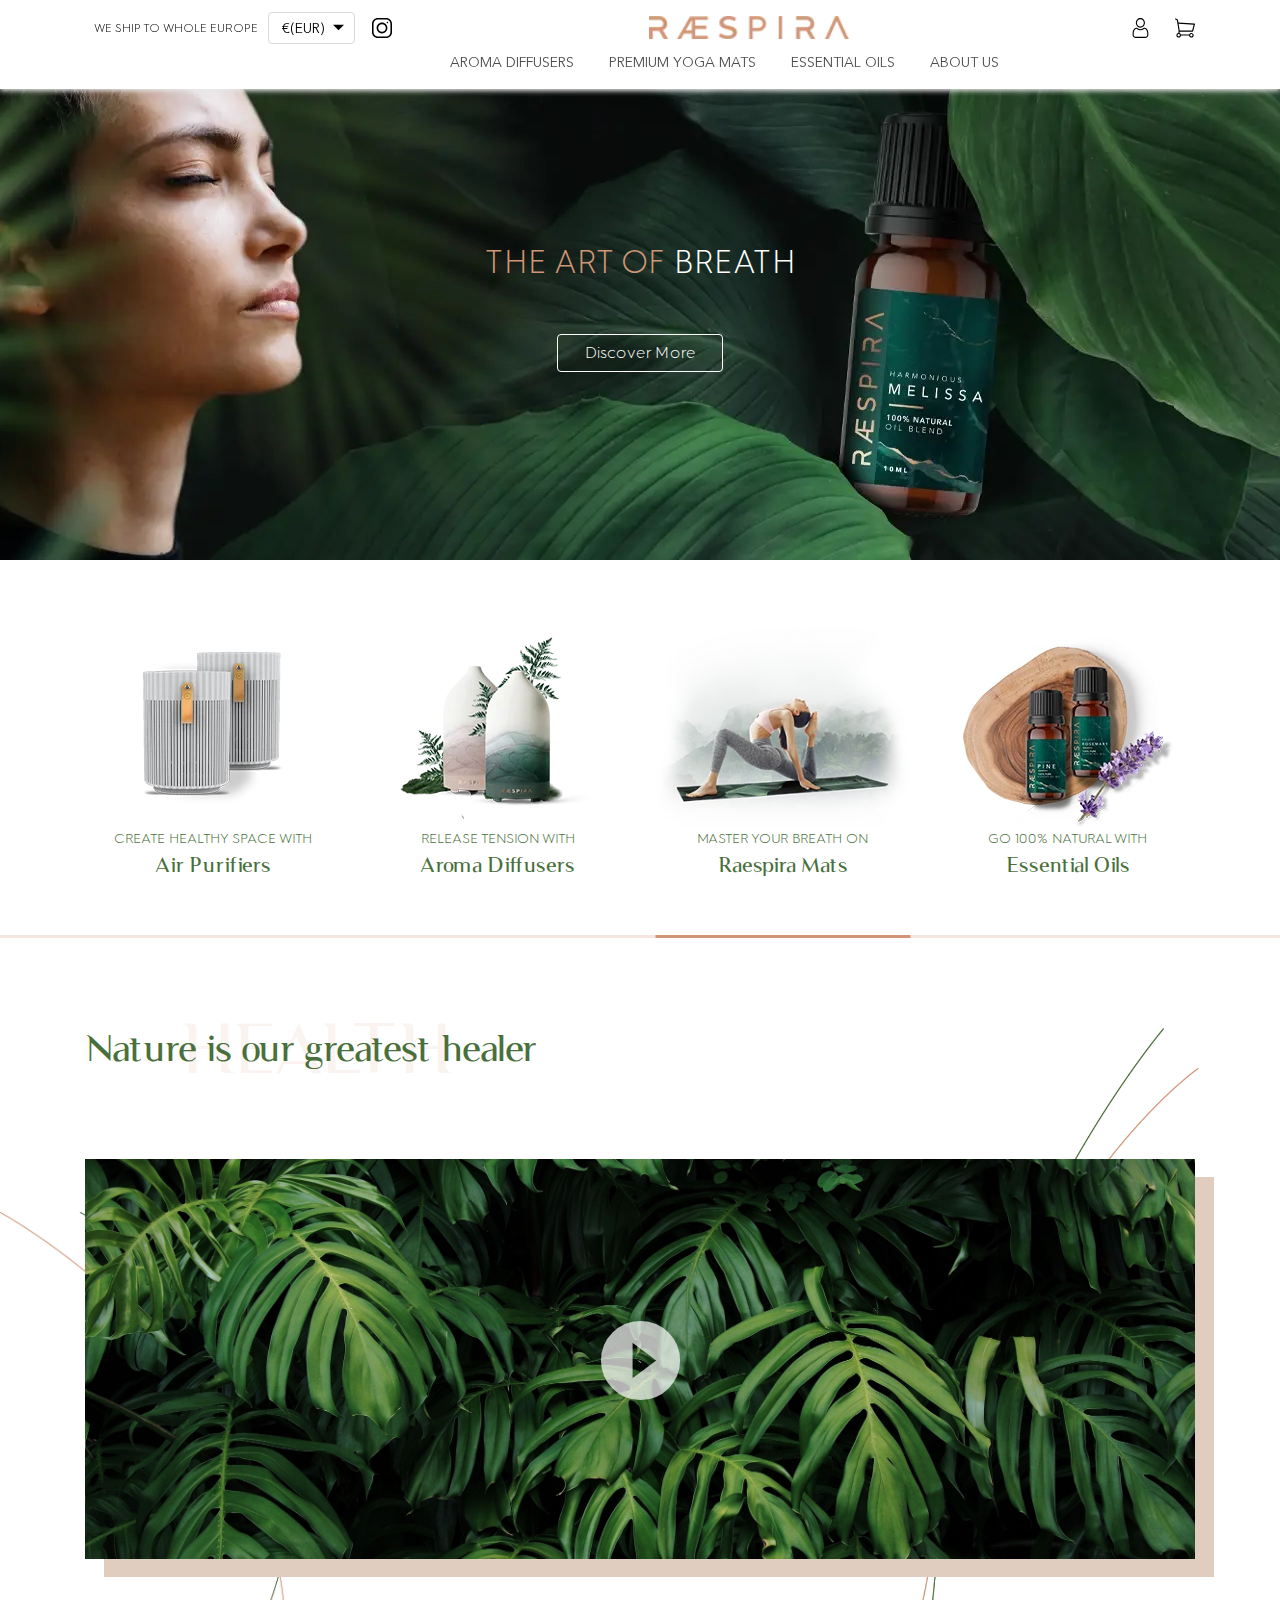
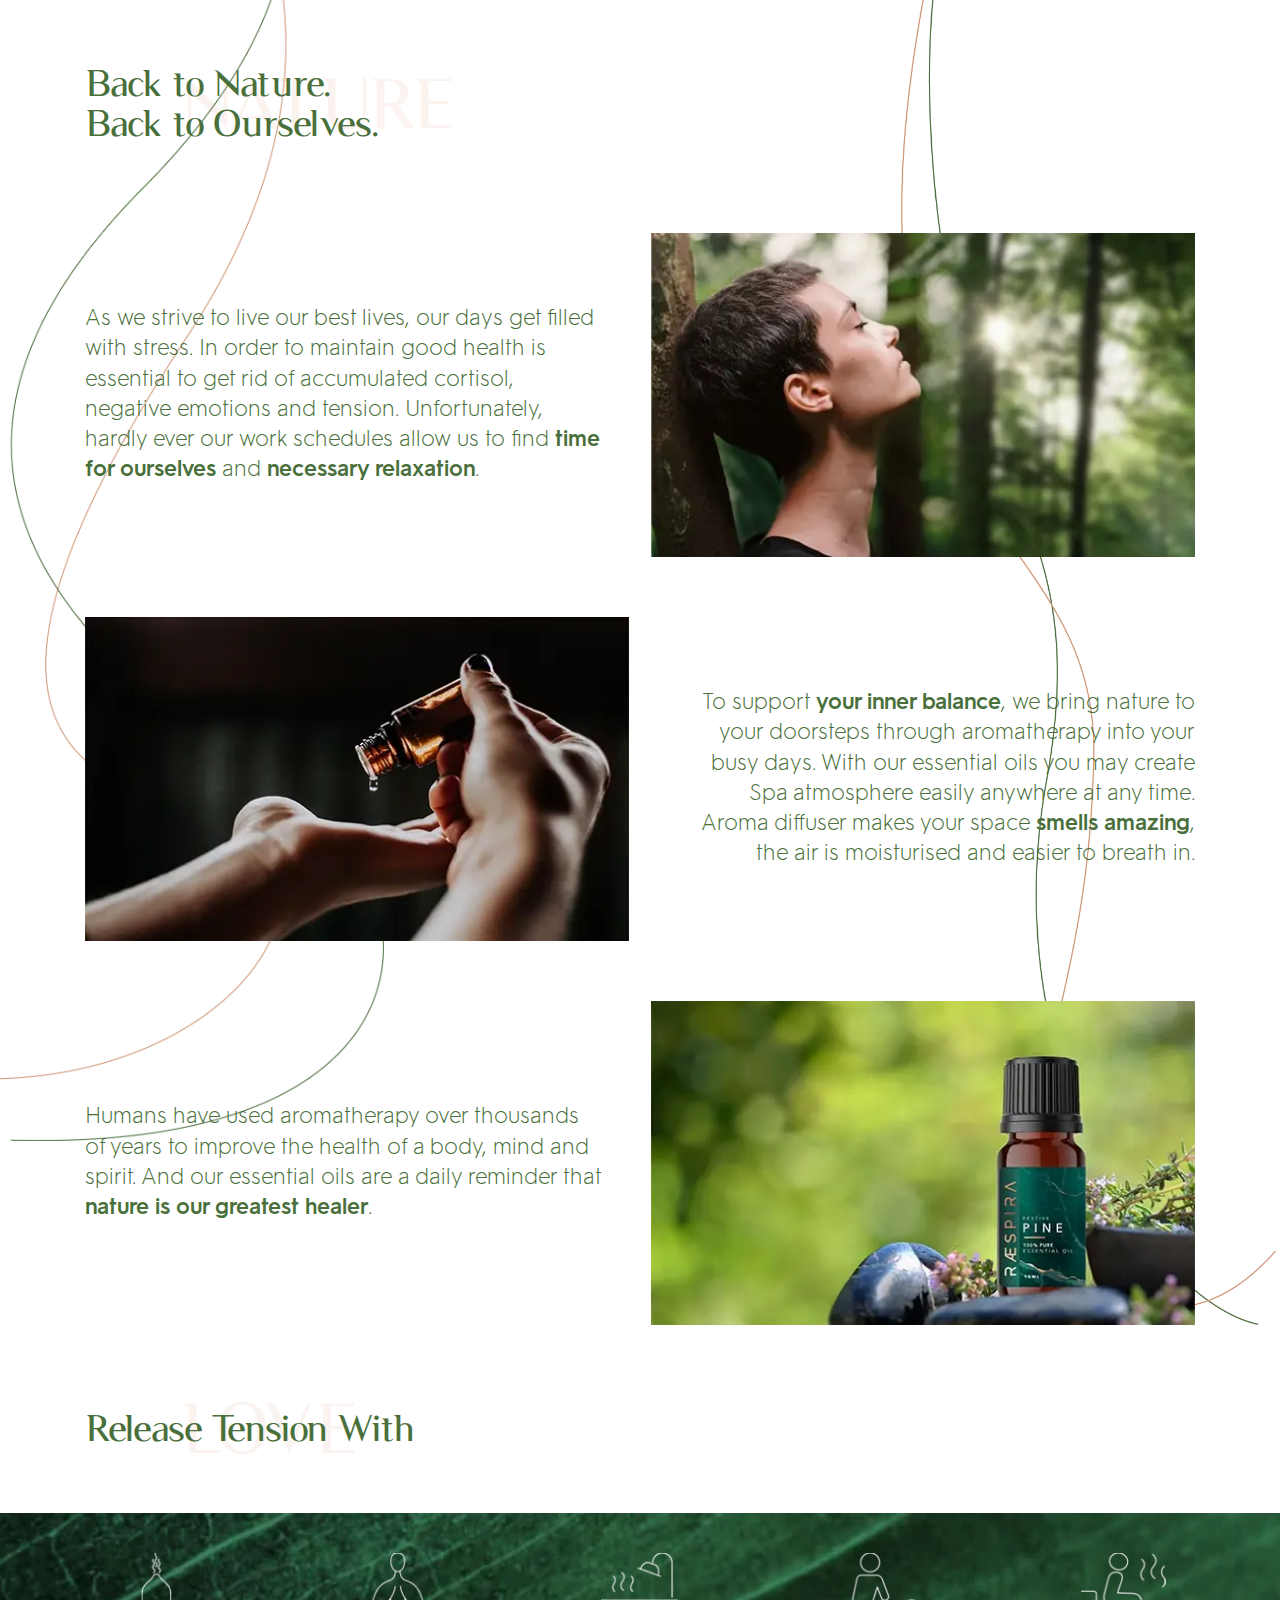
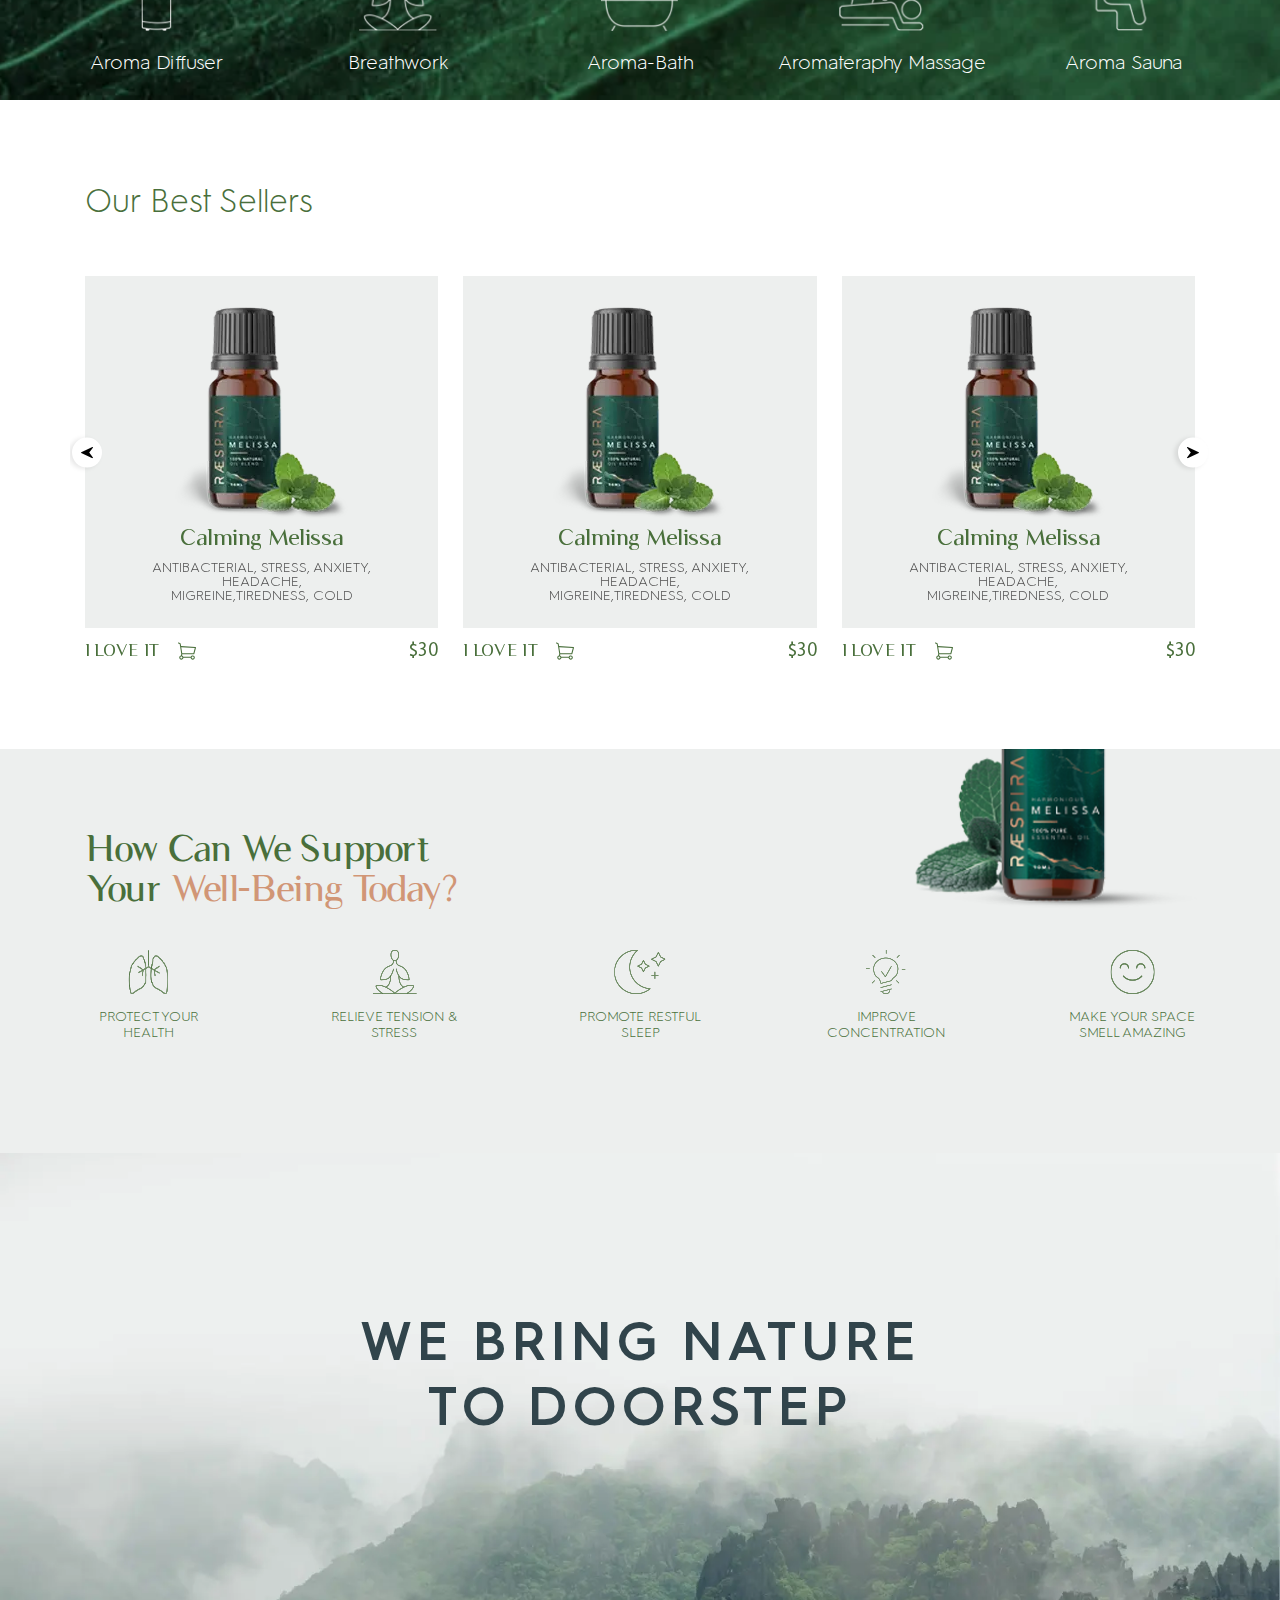
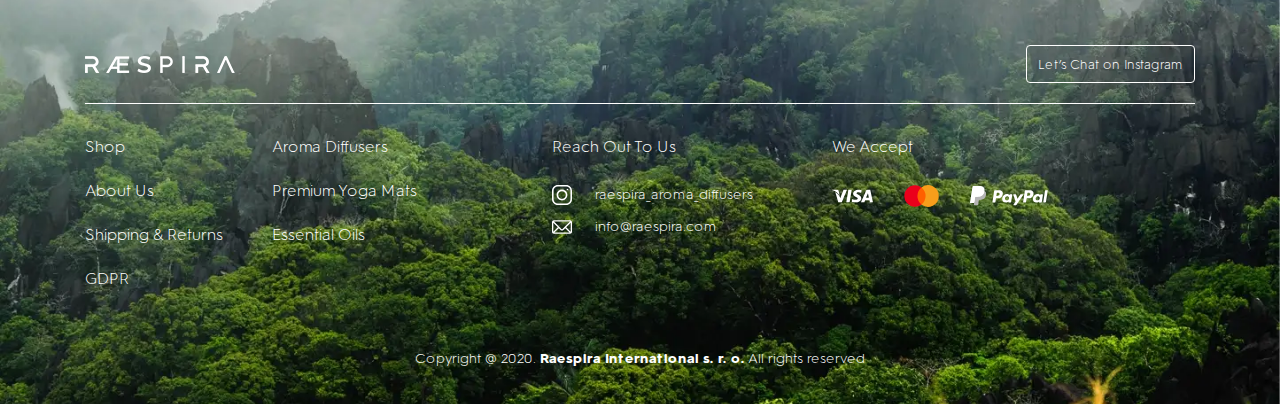
==== commit 36b13548: "add page404" ====
--- a/index.html
+++ b/index.html
@@ -13,74 +13,110 @@
 	<body>
 		<div class="top-line">
 	<div class="top-line__body container">
-		<div class="top-line__logo logo">
-			<a href="#">
-				<img src="img/logo/logo-raespira-copper.png" alt="logo">
-			</a>
+		<div class="top-line__row top-line__row_1">
+			<div class="top-line__action action">
+				<ul class="action__list">				
+					 <li>
+						<span>we ship to whole europe</span>
+						<form action="/" class="currency">
+							<select name="currency" id="currency" class="currency__select">
+								<option  value="EUR" selected>€(EUR)</option>
+								<option  value="USD">$(USD)</option>
+							</select>
+						</form>
+					</li>
+					<li>
+						<a href="#" class="action__icon">
+							<span>
+								<img src="img/icons/instagramBlack.svg" alt="bag"> 
+							</span>
+						</a>
+					</li>
+				</ul>
+			</div>
+
+			<div class="top-line__logo logo">
+				<a href="#">
+					
+					<picture>
+					  <source type="image/webp" srcset="img/logo/logo-raespira-copper.webp"> 
+					  <img src="img/logo/logo-raespira-copper.png" alt="logo">
+					</picture>
+				</a>
+			</div>
+			<div class="top-line__action action">
+				<ul class="action__list">
+					<!-- 				<li>
+										<form action="/" class="form-search">
+											<input id="search" type="text" class="form-search__input">
+											<label for="search" class="form-search__label">
+												<span>
+													<img src="img/icons/search.svg" alt="search">
+												</span>
+											</label>
+											<button type="submit" class="form-search__submit">
+												<span>
+													<img src="img/icons/search.svg" alt="submit">
+												</span>
+											</button>
+										</form>
+									</li>
+					 -->				
+					 <li>
+						<a href="#" class="action__icon">
+							<span>
+								<img src="img/icons/user.svg" alt="user">
+							</span>
+						</a>
+					</li>
+					<li>
+						<a href="#" class="action__icon">
+							<span>
+								<img src="img/icons/basket-black.svg" alt="bag"> 
+							</span>
+						</a>
+					</li>
+					<li>
+						<div class="top-line__burger burger-wrap">
+							<div class="burger" data-activEl="menu">
+								<span></span>
+								<span></span>
+								<span></span>
+								<span></span>
+							</div>
+						</div>
+					</li>
+				</ul>
+			</div>
 		</div>
-		<nav class="top-line__menu menu">
-			<ul class="menu__list">
-				<li>
-					<a href="#" class="menu__link">Shop</a>
-				</li>
-				<li>
-					<a href="#" class="menu__link">Raespira</a>
-				</li>
-				
-				<li>
-					<a href="#" class="menu__link">The Art of Breath</a>
-				</li>
-			</ul>
-		</nav>
-		<div class="top-line__action action">
-			<ul class="action__list">
-				<li>
-					<form action="/" class="form-search">
-						<input id="search" type="text" class="form-search__input">
-						<label for="search" class="form-search__label">
-							<span>
-								<img src="img/icons/search.svg" alt="search">
-							</span>
-						</label>
-						<button type="submit" class="form-search__submit">
-							<span>
-								<img src="img/icons/search.svg" alt="submit">
-							</span>
-						</button>
-					</form>
-				</li>
-				<li>
-					<a href="#" class="action__icon">
-						<span>
-							<img src="img/icons/user.svg" alt="user">
-						</span>
-					</a>
-				</li>
-				<li>
-					<a href="#" class="action__icon">
-						<span>
-							<img src="img/icons/shopping-bag.svg" alt="bag">
-						</span>
-					</a>
-				</li>
-				<li>
-					<div class="top-line__burger burger-wrap">
-						<div class="burger" data-activEl="menu">
-							<span></span>
-							<span></span>
-							<span></span>
-							<span></span>
-						</div>
-					</div>
-				</li>
-			</ul>
+		<div class="top-line__row top-line__row_2">
+			<nav class="top-line__menu menu">
+				<ul class="menu__list">
+					<li>
+						<a href="#" class="menu__link">Aroma Diffusers</a>
+					</li>
+					<li>
+						<a href="#" class="menu__link">Premium Yoga Mats</a>
+					</li>
+					
+					<li>
+						<a href="#" class="menu__link">Essential Oils</a>
+					</li>
+					<li>
+						<a href="#" class="menu__link">About us</a>
+					</li>
+				</ul>
+			</nav>
 		</div>
 	</div>
 </div>
 		<div class="wrapper home">
 			<header class="hero">
 				<div class="hero__img ibg">
-					<img src="img/home/home-bg.jpg" alt="bg">
+					<picture>
+					  <source type="image/webp" srcset="img/home/home-bg.webp"> 
+					  <img src="img/home/home-bg.jpg" alt="bg">
+					</picture>
 				</div>
 				<div class="hero__body container">
 					<h1 class="hero__title">
@@ -98,7 +134,11 @@
 							<li>
 								<a href="#" class="products-category__item">
 									<div class="products-category__img">
-										<img src="img/home/product-category/001.png" alt="img">
+										
+										<picture>
+										  <source type="image/webp" srcset="img/home/product-category/001.webp"> 
+										  <img src="img/home/product-category/001.png" alt="img">
+										</picture>
 									</div>
 									<div class="products-category__title">
 										Create Healthy Space With
@@ -110,7 +150,10 @@
 							<li>
 								<a href="#" class="products-category__item">
 									<div class="products-category__img">
-										<img src="img/home/product-category/002.png" alt="img">
+										<picture>
+										  <source type="image/webp" srcset="img/home/product-category/002.webp"> 
+										  <img src="img/home/product-category/002.png" alt="img">
+										</picture>
 									</div>
 									<div class="products-category__title">
 										Release tension with
@@ -121,7 +164,10 @@
 							<li>
 								<a href="#" class="products-category__item active">
 									<div class="products-category__img">
-										<img src="img/home/product-category/003.png" alt="img">
+										<picture>
+										  <source type="image/webp" srcset="img/home/product-category/003.webp"> 
+										  <img src="img/home/product-category/003.png" alt="img">
+										</picture>
 									</div>
 									<div class="products-category__title">
 										MASTER YOUR BREATH ON 
@@ -132,7 +178,10 @@
 							<li>
 								<a href="#" class="products-category__item">
 									<div class="products-category__img">
-										<img src="img/home/product-category/004.png" alt="img">
+										<picture>
+										  <source type="image/webp" srcset="img/home/product-category/004.webp"> 
+										  <img src="img/home/product-category/004.png" alt="img">
+										</picture>
 									</div>
 									<div class="products-category__title">
 										GO 100% NATURAL WITH 
@@ -159,7 +208,7 @@
 						</section>
 						<section class="home__text-block home-text-block">
 							<h2 class="home-text-block__title title-2">
-								Back to Nature. 
+								Back to Nature. <br>
 								Back to Ourselves.
 								<div>Nature</div>
 							</h2>
@@ -171,7 +220,11 @@
 										</p>
 									</div>
 									<div class="home-text-block__img ibg">
-										<img src="img/home/01.jpg" alt="img">
+										
+										<picture>
+										  <source type="image/webp" srcset="img/home/01.webp"> 
+											 <img src="img/home/01.jpg" alt="img">
+										</picture>
 									</div>
 								</div>
 								<div class="home-text-block__item">
@@ -181,7 +234,10 @@
 										</p>
 									</div>
 									<div class="home-text-block__img ibg">
-										<img src="img/home/02.jpg" alt="img">
+										<picture>
+										  <source type="image/webp" srcset="img/home/02.webp"> 
+											 <img src="img/home/02.jpg" alt="img">
+										</picture>
 									</div>
 								</div>
 								<div class="home-text-block__item">
@@ -191,7 +247,10 @@
 										</p>
 									</div>
 									<div class="home-text-block__img ibg">
-										<img src="img/home/03.jpg" alt="img">
+										<picture>
+										  <source type="image/webp" srcset="img/home/03.webp"> 
+										  <img src="img/home/03.jpg" alt="img">
+										</picture>
 									</div>
 								</div>
 							</div>
@@ -204,7 +263,11 @@
 					</div>
 					<div class="application__body">
 						<div class="application__bg ibg">
-							<img src="img/home/application/bg.jpg" alt="bg">
+							
+							<picture>
+							  <source type="image/webp" srcset="img/home/application/bg.webp"> 
+							  <img src="img/home/application/bg.jpg" alt="bg">
+							</picture>
 						</div>
 						<div class="container">
 							<ul class="application__list">
@@ -304,7 +367,11 @@
 						        	<a href="#" class="product-card">
 						        		<div class="product-card__inner">
 						        			<div class="product-card__img">
-						        				<img src="img/product-card/01.png" alt="product">
+						        				
+						        				<picture>
+						        				  <source type="image/webp" srcset="img/product-card/01.webp"> 
+						        				  <img src="img/product-card/01.png" alt="product">
+						        				</picture>
 						        			</div>
 						        			<div class="product-card__title">Calming Melissa</div>
 						        			<div class="product-card__text">
@@ -330,7 +397,10 @@
 						        	<a href="#" class="product-card">
 						        		<div class="product-card__inner">
 						        			<div class="product-card__img">
-						        				<img src="img/product-card/01.png" alt="product">
+						        				<picture>
+						        				  <source type="image/webp" srcset="img/product-card/01.webp"> 
+						        				  <img src="img/product-card/01.png" alt="product">
+						        				</picture>
 						        			</div>
 						        			<div class="product-card__title">Calming Melissa</div>
 						        			<div class="product-card__text">
@@ -356,7 +426,10 @@
 						        	<a href="#" class="product-card">
 						        		<div class="product-card__inner">
 						        			<div class="product-card__img">
-						        				<img src="img/product-card/01.png" alt="product">
+						        				<picture>
+						        				  <source type="image/webp" srcset="img/product-card/01.webp"> 
+						        				  <img src="img/product-card/01.png" alt="product">
+						        				</picture>
 						        			</div>
 						        			<div class="product-card__title">Calming Melissa</div>
 						        			<div class="product-card__text">
@@ -382,7 +455,10 @@
 						        	<a href="#" class="product-card">
 						        		<div class="product-card__inner">
 						        			<div class="product-card__img">
-						        				<img src="img/product-card/01.png" alt="product">
+						        				<picture>
+						        				  <source type="image/webp" srcset="img/product-card/01.webp"> 
+						        				  <img src="img/product-card/01.png" alt="product">
+						        				</picture>
 						        			</div>
 						        			<div class="product-card__title">Calming Melissa</div>
 						        			<div class="product-card__text">
@@ -575,12 +651,16 @@
 			</main>
 			<footer class="footer">	
 	<div class="footer__bg ibg">
-		<img src="img/footer/footer-bg.jpg" alt="">
+		
+		<picture>
+		  <source type="image/webp" srcset="img/footer/footer-bg.webp"> 
+		  <img src="img/footer/footer-bg.jpg" alt="bg">
+		</picture>
 	</div>
 	<div class="container">
 		<div class="footer__title">
 			We Bring Nature 
-			to Your Doorstep
+			to Doorstep
 		</div>
 		<div class="footer__content">
 			<div class="footer__row footer__row_1">
@@ -595,12 +675,14 @@
 				<div class="footer__column footer__column_1">
 					<div class="footer__title-link"><a href="#">Shop</a></div>
 					<div class="footer__title-link"><a href="#">About Us</a></div>
-					<div class="footer__title-link"><a href="#">Blog</a></div>
+					<div class="footer__title-link"><a href="#">Shipping & Returns</a></div>
+					<div class="footer__title-link"><a href="#">GDPR</a></div>
+
 				</div>
 				<div class="footer__column footer__column_2">
-					<div class="footer__title-link"><a href="#">Shipping & Returns</a></div>
-					<div class="footer__title-link"><a href="#">Press & Media</a></div>
-					<div class="footer__title-link"><a href="#">GDPR</a></div>
+					<div class="footer__title-link"><a href="#">aroma diffusers</a></div>
+					<div class="footer__title-link"><a href="#">premium yoga mats</a></div>
+					<div class="footer__title-link"><a href="#">essential oils</a></div>
 				</div>
 
 				<div class="footer__column footer__column_3">
@@ -613,8 +695,8 @@
 							raespira_aroma_diffusers
 						</a>
 					</div>
-					<div class="footer__social-link">
-						<a href="#">
+					<div class="footer__social-link footer__social-link_mail">
+						<a href="mailto:info@raespira.com"> 
 							<span>
 								<img src="img/icons/mail-letter-svgrepo-com.svg" alt="letter">
 							</span>
@@ -646,22 +728,28 @@
 	</div>
 </footer>
 		</div>
-		<div class="popup">
-	<div class="popup__content">
-		<div class="popup__body">
-			<div class="popup__close"></div>
+		<div class="popup" id="popup">
+	<div class="popup_body">
+		<div class="popup_content">
+			<div class="popup__column popup__column_1">
+				<img src="img/popup/Bitmap.png" alt="img">
+			</div>
+			<div class="popup__column popup__column_2">
+				<h1>Hello!</h1>
+				<p>Is it me who you are looking for?</p>
+				<hr>
+				<h2>Sweet Orange</h2>
+				<p>Sweet, mood uplifting, relieves tension, brings you peace and happiness</p>
+				<a href="#" class="btn-buy">
+					I love it 
+					<span>
+						<img src="img/icons/basket.svg" alt="icon">
+					</span>
+				</a>
+			</div>
 		</div>
 	</div>
 </div>
-<div class="popup popup_video">
-	<div class="popup__content">
-		<div class="popup__body">
-			<div class="popup__close popup__close_video"></div>
-			<div class="popup__video _video"></div>
-		</div>
-	</div>
-</div>
-
 		
 <script src="js/vendors.min.js"></script>
 <script src="js/app.js"></script>
--- a/css/style.min.css
+++ b/css/style.min.css
@@ -1 +1 @@
-@font-face{font-family:"3satHurme";font-display:swap;src:url(../fonts/3satHurme-Bold.woff) format("woff"),url(../fonts/3satHurme-Bold.woff2) format("woff2");font-weight:700;font-style:normal}@font-face{font-family:"3satHurme";font-display:swap;src:url(../fonts/3satHurme-Light.woff) format("woff"),url(../fonts/3satHurme-Light.woff2) format("woff2");font-weight:300;font-style:normal}@font-face{font-family:"3satHurme-SemiBold";font-display:swap;src:url(../fonts/3satHurme-SemiBold.woff) format("woff"),url(../fonts/3satHurme-SemiBold.woff2) format("woff2");font-weight:700;font-style:normal}@font-face{font-family:AvenirNextCyr;font-display:swap;src:url(../fonts/AvenirNextCyr-Bold.woff) format("woff"),url(../fonts/AvenirNextCyr-Bold.woff2) format("woff2");font-weight:700;font-style:normal}@font-face{font-family:AvenirNextCyr;font-display:swap;src:url(../fonts/AvenirNextCyr-Light.woff) format("woff"),url(../fonts/AvenirNextCyr-Light.woff2) format("woff2");font-weight:300;font-style:normal}@font-face{font-family:AvenirNextCyr;font-display:swap;src:url(../fonts/AvenirNextCyr-Medium.woff) format("woff"),url(../fonts/AvenirNextCyr-Medium.woff2) format("woff2");font-weight:500;font-style:normal}@font-face{font-family:AvenirNextCyr;font-display:swap;src:url(../fonts/AvenirNextCyr-Regular.woff) format("woff"),url(../fonts/AvenirNextCyr-Regular.woff2) format("woff2");font-weight:400;font-style:normal}@font-face{font-family:AvenirNextCyr;font-display:swap;src:url(../fonts/AvenirNextCyr-Thin.woff) format("woff"),url(../fonts/AvenirNextCyr-Thin.woff2) format("woff2");font-weight:100;font-style:normal}@font-face{font-family:Luxia-Display;font-display:swap;src:url(../fonts/Luxia-Display.woff) format("woff"),url(../fonts/Luxia-Display.woff2) format("woff2");font-weight:400;font-style:normal}@font-face{font-family:MyriadPro;font-display:swap;src:url(../fonts/MyriadPro-Black.woff) format("woff"),url(../fonts/MyriadPro-Black.woff2) format("woff2");font-weight:900;font-style:normal}@font-face{font-family:MyriadPro;font-display:swap;src:url(../fonts/MyriadPro-Bold.woff) format("woff"),url(../fonts/MyriadPro-Bold.woff2) format("woff2");font-weight:700;font-style:normal}@font-face{font-family:MyriadPro;font-display:swap;src:url(../fonts/MyriadPro-Light.woff) format("woff"),url(../fonts/MyriadPro-Light.woff2) format("woff2");font-weight:300;font-style:normal}@font-face{font-family:MyriadPro;font-display:swap;src:url(../fonts/MyriadPro-Regular.woff) format("woff"),url(../fonts/MyriadPro-Regular.woff2) format("woff2");font-weight:400;font-style:normal}/*! normalize.css v8.0.1 | MIT License | github.com/necolas/normalize.css */html{line-height:1.15;-webkit-text-size-adjust:100%}body{margin:0}main{display:block}h1{font-size:2em;margin:.67em 0}hr{-webkit-box-sizing:content-box;box-sizing:content-box;height:0;overflow:visible}pre{font-family:monospace,monospace;font-size:1em}a{background-color:transparent}abbr[title]{border-bottom:none;text-decoration:underline;-webkit-text-decoration:underline dotted;text-decoration:underline dotted}b,strong{font-weight:bolder}code,kbd,samp{font-family:monospace,monospace;font-size:1em}small{font-size:80%}sub,sup{font-size:75%;line-height:0;position:relative;vertical-align:baseline}sub{bottom:-.25em}sup{top:-.5em}img{border-style:none}button,input,optgroup,select,textarea{font-family:inherit;font-size:100%;line-height:1.15;margin:0}button,input{overflow:visible}button,select{text-transform:none}[type=button],[type=reset],[type=submit],button{-webkit-appearance:button}[type=button]::-moz-focus-inner,[type=reset]::-moz-focus-inner,[type=submit]::-moz-focus-inner,button::-moz-focus-inner{border-style:none;padding:0}[type=button]:-moz-focusring,[type=reset]:-moz-focusring,[type=submit]:-moz-focusring,button:-moz-focusring{outline:1px dotted ButtonText}fieldset{padding:.35em .75em .625em}legend{-webkit-box-sizing:border-box;box-sizing:border-box;color:inherit;display:table;max-width:100%;padding:0;white-space:normal}progress{vertical-align:baseline}textarea{overflow:auto}[type=checkbox],[type=radio]{-webkit-box-sizing:border-box;box-sizing:border-box;padding:0}[type=number]::-webkit-inner-spin-button,[type=number]::-webkit-outer-spin-button{height:auto}[type=search]{-webkit-appearance:textfield;outline-offset:-2px}[type=search]::-webkit-search-decoration{-webkit-appearance:none}::-webkit-file-upload-button{-webkit-appearance:button;font:inherit}details{display:block}summary{display:list-item}template{display:none}[hidden]{display:none}@font-face{font-family:icomoon;src:url(../fonts/icomoon.eot?6hgi5i);src:url(../fonts/icomoon.eot?6hgi5i#iefix) format("embedded-opentype"),url(../fonts/icomoon.ttf?6hgi5i) format("truetype"),url(../fonts/icomoon.woff?6hgi5i) format("woff"),url(../fonts/icomoon.svg?6hgi5i#icomoon) format("svg");font-weight:400;font-style:normal;font-display:block}[class*=" icon-"],[class^=icon-]{font-family:icomoon!important;speak:never;font-style:normal;font-weight:400;font-variant:normal;text-transform:none;line-height:1;-webkit-font-smoothing:antialiased;-moz-osx-font-smoothing:grayscale}.icon-pause_circle_filled:before{content:"\e902"}.icon-play_circle_filled:before{content:"\e901"}.icon-arrow-right:before{content:"\e900"}*{padding:0;margin:0;border:0}*,:after,:before{-webkit-box-sizing:border-box;box-sizing:border-box}:active,:focus{outline:0}a:active,a:focus{outline:0}aside,footer,header,nav,section{display:block}html{font-size:10px}body,html{height:100%;min-width:320px;margin:0 auto}body{line-height:1;font-family:"3satHurme",sans-serif;-ms-text-size-adjust:100%;-moz-text-size-adjust:100%;-webkit-text-size-adjust:100%;color:#000;font-size:1.6rem;opacity:0;-webkit-transition:opacity .8s ease;-o-transition:opacity .8s ease;transition:opacity .8s ease}body.lock{overflow:hidden}body.is-load{opacity:1}button,input,textarea{font-family:"3satHurme",sans-serif}input::-ms-clear{display:none}button{cursor:pointer}button::-moz-focus-inner{padding:0;border:0}a,a:visited{text-decoration:none}a:hover{text-decoration:none}ul li{list-style:none}img{vertical-align:top}strong{font-weight:700}.center{text-align:center}.wrapper{margin-top:60px;width:100%;min-height:100%;overflow:hidden}.container{max-width:1140px;margin:0 auto;padding:0 15px}.ibg{position:relative}.ibg img{position:absolute;width:100%;height:100%;top:0;left:0;-o-object-fit:cover;object-fit:cover}.logo{max-width:165px;width:100%}.logo img{width:100%}.title-2{color:#496f3b;font-family:Luxia-Display,sans-serif;font-size:36px;font-weight:400;line-height:1.1em;position:relative}.title-2>div{position:absolute;top:50%;left:95px;opacity:.1;color:#d19676;font-family:Luxia-Display,sans-serif;font-size:67px;font-weight:400;text-transform:uppercase;white-space:nowrap;-webkit-transform:translateY(-50%);-ms-transform:translateY(-50%);transform:translateY(-50%);z-index:-1;line-height:1em}.title-2>span{color:#d19676}.btn-default{display:inline-block;color:#fff;font-family:"3satHurme",sans-serif;font-size:16px;font-weight:400;padding:.612em 1.687em;border-radius:4px;border:1px solid #fff;-webkit-transition:all .2s ease;-o-transition:all .2s ease;transition:all .2s ease}.text-content h2{color:#496f3b;font-family:Luxia-Display,sans-serif;font-size:36px;font-weight:400;line-height:1.1em;margin-bottom:1.28em;max-width:350px;position:relative}.text-content h2>div{position:absolute;top:50%;left:95px;opacity:.1;color:#d19676;font-family:Luxia-Display,sans-serif;font-size:67px;font-weight:400;text-transform:uppercase;white-space:nowrap;-webkit-transform:translateY(-50%);-ms-transform:translateY(-50%);transform:translateY(-50%);z-index:-1;line-height:1em}.text-content h3{color:#496f3b;font-family:"3satHurme-SemiBold",sans-serif;font-size:30px;font-weight:400;line-height:1.1em}.text-content p{color:#496f3b;font-size:22px;font-weight:300;line-height:1.35em;margin-bottom:1.46em}.text-content p~h2{margin-top:2.03em}.text-content p~h3{margin-top:-.6em}.text-content figure{display:block;text-align:center;margin:20px 0 30px}.text-content figure img{max-width:100%}@font-face{font-family:swiper-icons;src:url("data:application/font-woff;charset=utf-8;base64, [base64]//wADZ2x5ZgAAAywAAADMAAAD2MHtryVoZWFkAAABbAAAADAAAAA2E2+eoWhoZWEAAAGcAAAAHwAAACQC9gDzaG10eAAAAigAAAAZAAAArgJkABFsb2NhAAAC0AAAAFoAAABaFQAUGG1heHAAAAG8AAAAHwAAACAAcABAbmFtZQAAA/gAAAE5AAACXvFdBwlwb3N0AAAFNAAAAGIAAACE5s74hXjaY2BkYGAAYpf5Hu/j+W2+MnAzMYDAzaX6QjD6/4//Bxj5GA8AuRwMYGkAPywL13jaY2BkYGA88P8Agx4j+/8fQDYfA1AEBWgDAIB2BOoAeNpjYGRgYNBh4GdgYgABEMnIABJzYNADCQAACWgAsQB42mNgYfzCOIGBlYGB0YcxjYGBwR1Kf2WQZGhhYGBiYGVmgAFGBiQQkOaawtDAoMBQxXjg/wEGPcYDDA4wNUA2CCgwsAAAO4EL6gAAeNpj2M0gyAACqxgGNWBkZ2D4/wMA+xkDdgAAAHjaY2BgYGaAYBkGRgYQiAHyGMF8FgYHIM3DwMHABGQrMOgyWDLEM1T9/w8UBfEMgLzE////P/5//f/V/xv+r4eaAAeMbAxwIUYmIMHEgKYAYjUcsDAwsLKxc3BycfPw8jEQA/[base64]/uznmfPFBNODM2K7MTQ45YEAZqGP81AmGGcF3iPqOop0r1SPTaTbVkfUe4HXj97wYE+yNwWYxwWu4v1ugWHgo3S1XdZEVqWM7ET0cfnLGxWfkgR42o2PvWrDMBSFj/IHLaF0zKjRgdiVMwScNRAoWUoH78Y2icB/yIY09An6AH2Bdu/UB+yxopYshQiEvnvu0dURgDt8QeC8PDw7Fpji3fEA4z/PEJ6YOB5hKh4dj3EvXhxPqH/SKUY3rJ7srZ4FZnh1PMAtPhwP6fl2PMJMPDgeQ4rY8YT6Gzao0eAEA409DuggmTnFnOcSCiEiLMgxCiTI6Cq5DZUd3Qmp10vO0LaLTd2cjN4fOumlc7lUYbSQcZFkutRG7g6JKZKy0RmdLY680CDnEJ+UMkpFFe1RN7nxdVpXrC4aTtnaurOnYercZg2YVmLN/d/gczfEimrE/fs/bOuq29Zmn8tloORaXgZgGa78yO9/cnXm2BpaGvq25Dv9S4E9+5SIc9PqupJKhYFSSl47+Qcr1mYNAAAAeNptw0cKwkAAAMDZJA8Q7OUJvkLsPfZ6zFVERPy8qHh2YER+3i/BP83vIBLLySsoKimrqKqpa2hp6+jq6RsYGhmbmJqZSy0sraxtbO3sHRydnEMU4uR6yx7JJXveP7WrDycAAAAAAAH//wACeNpjYGRgYOABYhkgZgJCZgZNBkYGLQZtIJsFLMYAAAw3ALgAeNolizEKgDAQBCchRbC2sFER0YD6qVQiBCv/H9ezGI6Z5XBAw8CBK/m5iQQVauVbXLnOrMZv2oLdKFa8Pjuru2hJzGabmOSLzNMzvutpB3N42mNgZGBg4GKQYzBhYMxJLMlj4GBgAYow/P/PAJJhLM6sSoWKfWCAAwDAjgbRAAB42mNgYGBkAIIbCZo5IPrmUn0hGA0AO8EFTQAA") format("woff");font-weight:400;font-style:normal}:root{--swiper-theme-color:#007aff}.swiper-container{margin-left:auto;margin-right:auto;position:relative;overflow:hidden;list-style:none;padding:0;z-index:1}.swiper-container-vertical>.swiper-wrapper{-webkit-box-orient:vertical;-webkit-box-direction:normal;-ms-flex-direction:column;flex-direction:column}.swiper-wrapper{position:relative;width:100%;height:100%;z-index:1;display:-webkit-box;display:-ms-flexbox;display:flex;-webkit-transition-property:-webkit-transform;transition-property:-webkit-transform;-o-transition-property:transform;transition-property:transform;transition-property:transform,-webkit-transform;-webkit-box-sizing:content-box;box-sizing:content-box}.swiper-container-android .swiper-slide,.swiper-wrapper{-webkit-transform:translate3d(0,0,0);transform:translate3d(0,0,0)}.swiper-container-multirow>.swiper-wrapper{-ms-flex-wrap:wrap;flex-wrap:wrap}.swiper-container-multirow-column>.swiper-wrapper{-ms-flex-wrap:wrap;flex-wrap:wrap;-webkit-box-orient:vertical;-webkit-box-direction:normal;-ms-flex-direction:column;flex-direction:column}.swiper-container-free-mode>.swiper-wrapper{-webkit-transition-timing-function:ease-out;-o-transition-timing-function:ease-out;transition-timing-function:ease-out;margin:0 auto}.swiper-slide{-ms-flex-negative:0;flex-shrink:0;width:100%;height:100%;position:relative;-webkit-transition-property:-webkit-transform;transition-property:-webkit-transform;-o-transition-property:transform;transition-property:transform;transition-property:transform,-webkit-transform}.swiper-slide-invisible-blank{visibility:hidden}.swiper-container-autoheight,.swiper-container-autoheight .swiper-slide{height:auto}.swiper-container-autoheight .swiper-wrapper{-webkit-box-align:start;-ms-flex-align:start;align-items:flex-start;-webkit-transition-property:height,-webkit-transform;transition-property:height,-webkit-transform;-o-transition-property:transform,height;transition-property:transform,height;transition-property:transform,height,-webkit-transform}.swiper-container-3d{-webkit-perspective:1200px;perspective:1200px}.swiper-container-3d .swiper-cube-shadow,.swiper-container-3d .swiper-slide,.swiper-container-3d .swiper-slide-shadow-bottom,.swiper-container-3d .swiper-slide-shadow-left,.swiper-container-3d .swiper-slide-shadow-right,.swiper-container-3d .swiper-slide-shadow-top,.swiper-container-3d .swiper-wrapper{-webkit-transform-style:preserve-3d;transform-style:preserve-3d}.swiper-container-3d .swiper-slide-shadow-bottom,.swiper-container-3d .swiper-slide-shadow-left,.swiper-container-3d .swiper-slide-shadow-right,.swiper-container-3d .swiper-slide-shadow-top{position:absolute;left:0;top:0;width:100%;height:100%;pointer-events:none;z-index:10}.swiper-container-3d .swiper-slide-shadow-left{background-image:-webkit-gradient(linear,right top,left top,from(rgba(0,0,0,.5)),to(rgba(0,0,0,0)));background-image:-o-linear-gradient(right,rgba(0,0,0,.5),rgba(0,0,0,0));background-image:linear-gradient(to left,rgba(0,0,0,.5),rgba(0,0,0,0))}.swiper-container-3d .swiper-slide-shadow-right{background-image:-webkit-gradient(linear,left top,right top,from(rgba(0,0,0,.5)),to(rgba(0,0,0,0)));background-image:-o-linear-gradient(left,rgba(0,0,0,.5),rgba(0,0,0,0));background-image:linear-gradient(to right,rgba(0,0,0,.5),rgba(0,0,0,0))}.swiper-container-3d .swiper-slide-shadow-top{background-image:-webkit-gradient(linear,left bottom,left top,from(rgba(0,0,0,.5)),to(rgba(0,0,0,0)));background-image:-o-linear-gradient(bottom,rgba(0,0,0,.5),rgba(0,0,0,0));background-image:linear-gradient(to top,rgba(0,0,0,.5),rgba(0,0,0,0))}.swiper-container-3d .swiper-slide-shadow-bottom{background-image:-webkit-gradient(linear,left top,left bottom,from(rgba(0,0,0,.5)),to(rgba(0,0,0,0)));background-image:-o-linear-gradient(top,rgba(0,0,0,.5),rgba(0,0,0,0));background-image:linear-gradient(to bottom,rgba(0,0,0,.5),rgba(0,0,0,0))}.swiper-container-css-mode>.swiper-wrapper{overflow:auto;scrollbar-width:none;-ms-overflow-style:none}.swiper-container-css-mode>.swiper-wrapper::-webkit-scrollbar{display:none}.swiper-container-css-mode>.swiper-wrapper>.swiper-slide{scroll-snap-align:start start}.swiper-container-horizontal.swiper-container-css-mode>.swiper-wrapper{-ms-scroll-snap-type:x mandatory;scroll-snap-type:x mandatory}.swiper-container-vertical.swiper-container-css-mode>.swiper-wrapper{-ms-scroll-snap-type:y mandatory;scroll-snap-type:y mandatory}:root{--swiper-navigation-size:44px}.swiper-button-next,.swiper-button-prev{position:absolute;top:50%;width:calc(var(--swiper-navigation-size)/ 44 * 27);height:var(--swiper-navigation-size);margin-top:calc(-1 * var(--swiper-navigation-size)/ 2);z-index:10;cursor:pointer;display:-webkit-box;display:-ms-flexbox;display:flex;-webkit-box-align:center;-ms-flex-align:center;align-items:center;-webkit-box-pack:center;-ms-flex-pack:center;justify-content:center;color:var(--swiper-navigation-color,var(--swiper-theme-color))}.swiper-button-next.swiper-button-disabled,.swiper-button-prev.swiper-button-disabled{opacity:.35;cursor:auto;pointer-events:none}.swiper-button-next:after,.swiper-button-prev:after{font-family:swiper-icons;font-size:var(--swiper-navigation-size);text-transform:none!important;letter-spacing:0;text-transform:none;font-variant:initial;line-height:1}.swiper-button-prev,.swiper-container-rtl .swiper-button-next{left:10px;right:auto}.swiper-button-prev:after,.swiper-container-rtl .swiper-button-next:after{content:'prev'}.swiper-button-next,.swiper-container-rtl .swiper-button-prev{right:10px;left:auto}.swiper-button-next:after,.swiper-container-rtl .swiper-button-prev:after{content:'next'}.swiper-button-next.swiper-button-white,.swiper-button-prev.swiper-button-white{--swiper-navigation-color:#ffffff}.swiper-button-next.swiper-button-black,.swiper-button-prev.swiper-button-black{--swiper-navigation-color:#000000}.swiper-button-lock{display:none}.swiper-pagination{position:absolute;text-align:center;-webkit-transition:.3s opacity;-o-transition:.3s opacity;transition:.3s opacity;-webkit-transform:translate3d(0,0,0);transform:translate3d(0,0,0);z-index:10}.swiper-pagination.swiper-pagination-hidden{opacity:0}.swiper-container-horizontal>.swiper-pagination-bullets,.swiper-pagination-custom,.swiper-pagination-fraction{bottom:10px;left:0;width:100%}.swiper-pagination-bullets-dynamic{overflow:hidden;font-size:0}.swiper-pagination-bullets-dynamic .swiper-pagination-bullet{-webkit-transform:scale(.33);-ms-transform:scale(.33);transform:scale(.33);position:relative}.swiper-pagination-bullets-dynamic .swiper-pagination-bullet-active{-webkit-transform:scale(1);-ms-transform:scale(1);transform:scale(1)}.swiper-pagination-bullets-dynamic .swiper-pagination-bullet-active-main{-webkit-transform:scale(1);-ms-transform:scale(1);transform:scale(1)}.swiper-pagination-bullets-dynamic .swiper-pagination-bullet-active-prev{-webkit-transform:scale(.66);-ms-transform:scale(.66);transform:scale(.66)}.swiper-pagination-bullets-dynamic .swiper-pagination-bullet-active-prev-prev{-webkit-transform:scale(.33);-ms-transform:scale(.33);transform:scale(.33)}.swiper-pagination-bullets-dynamic .swiper-pagination-bullet-active-next{-webkit-transform:scale(.66);-ms-transform:scale(.66);transform:scale(.66)}.swiper-pagination-bullets-dynamic .swiper-pagination-bullet-active-next-next{-webkit-transform:scale(.33);-ms-transform:scale(.33);transform:scale(.33)}.swiper-pagination-bullet{width:8px;height:8px;display:inline-block;border-radius:100%;background:#000;opacity:.2}button.swiper-pagination-bullet{border:none;margin:0;padding:0;-webkit-box-shadow:none;box-shadow:none;-webkit-appearance:none;-moz-appearance:none;appearance:none}.swiper-pagination-clickable .swiper-pagination-bullet{cursor:pointer}.swiper-pagination-bullet-active{opacity:1;background:var(--swiper-pagination-color,var(--swiper-theme-color))}.swiper-container-vertical>.swiper-pagination-bullets{right:10px;top:50%;-webkit-transform:translate3d(0,-50%,0);transform:translate3d(0,-50%,0)}.swiper-container-vertical>.swiper-pagination-bullets .swiper-pagination-bullet{margin:6px 0;display:block}.swiper-container-vertical>.swiper-pagination-bullets.swiper-pagination-bullets-dynamic{top:50%;-webkit-transform:translateY(-50%);-ms-transform:translateY(-50%);transform:translateY(-50%);width:8px}.swiper-container-vertical>.swiper-pagination-bullets.swiper-pagination-bullets-dynamic .swiper-pagination-bullet{display:inline-block;-webkit-transition:.2s top,.2s -webkit-transform;transition:.2s top,.2s -webkit-transform;-o-transition:.2s transform,.2s top;transition:.2s transform,.2s top;transition:.2s transform,.2s top,.2s -webkit-transform}.swiper-container-horizontal>.swiper-pagination-bullets .swiper-pagination-bullet{margin:0 4px}.swiper-container-horizontal>.swiper-pagination-bullets.swiper-pagination-bullets-dynamic{left:50%;-webkit-transform:translateX(-50%);-ms-transform:translateX(-50%);transform:translateX(-50%);white-space:nowrap}.swiper-container-horizontal>.swiper-pagination-bullets.swiper-pagination-bullets-dynamic .swiper-pagination-bullet{-webkit-transition:.2s left,.2s -webkit-transform;transition:.2s left,.2s -webkit-transform;-o-transition:.2s transform,.2s left;transition:.2s transform,.2s left;transition:.2s transform,.2s left,.2s -webkit-transform}.swiper-container-horizontal.swiper-container-rtl>.swiper-pagination-bullets-dynamic .swiper-pagination-bullet{-webkit-transition:.2s right,.2s -webkit-transform;transition:.2s right,.2s -webkit-transform;-o-transition:.2s transform,.2s right;transition:.2s transform,.2s right;transition:.2s transform,.2s right,.2s -webkit-transform}.swiper-pagination-progressbar{background:rgba(0,0,0,.25);position:absolute}.swiper-pagination-progressbar .swiper-pagination-progressbar-fill{background:var(--swiper-pagination-color,var(--swiper-theme-color));position:absolute;left:0;top:0;width:100%;height:100%;-webkit-transform:scale(0);-ms-transform:scale(0);transform:scale(0);-webkit-transform-origin:left top;-ms-transform-origin:left top;transform-origin:left top}.swiper-container-rtl .swiper-pagination-progressbar .swiper-pagination-progressbar-fill{-webkit-transform-origin:right top;-ms-transform-origin:right top;transform-origin:right top}.swiper-container-horizontal>.swiper-pagination-progressbar,.swiper-container-vertical>.swiper-pagination-progressbar.swiper-pagination-progressbar-opposite{width:100%;height:4px;left:0;top:0}.swiper-container-horizontal>.swiper-pagination-progressbar.swiper-pagination-progressbar-opposite,.swiper-container-vertical>.swiper-pagination-progressbar{width:4px;height:100%;left:0;top:0}.swiper-pagination-white{--swiper-pagination-color:#ffffff}.swiper-pagination-black{--swiper-pagination-color:#000000}.swiper-pagination-lock{display:none}.swiper-scrollbar{border-radius:10px;position:relative;-ms-touch-action:none;background:rgba(0,0,0,.1)}.swiper-container-horizontal>.swiper-scrollbar{position:absolute;left:1%;bottom:3px;z-index:50;height:5px;width:98%}.swiper-container-vertical>.swiper-scrollbar{position:absolute;right:3px;top:1%;z-index:50;width:5px;height:98%}.swiper-scrollbar-drag{height:100%;width:100%;position:relative;background:rgba(0,0,0,.5);border-radius:10px;left:0;top:0}.swiper-scrollbar-cursor-drag{cursor:move}.swiper-scrollbar-lock{display:none}.swiper-zoom-container{width:100%;height:100%;display:-webkit-box;display:-ms-flexbox;display:flex;-webkit-box-pack:center;-ms-flex-pack:center;justify-content:center;-webkit-box-align:center;-ms-flex-align:center;align-items:center;text-align:center}.swiper-zoom-container>canvas,.swiper-zoom-container>img,.swiper-zoom-container>svg{max-width:100%;max-height:100%;-o-object-fit:contain;object-fit:contain}.swiper-slide-zoomed{cursor:move}.swiper-lazy-preloader{width:42px;height:42px;position:absolute;left:50%;top:50%;margin-left:-21px;margin-top:-21px;z-index:10;-webkit-transform-origin:50%;-ms-transform-origin:50%;transform-origin:50%;-webkit-animation:swiper-preloader-spin 1s infinite linear;animation:swiper-preloader-spin 1s infinite linear;-webkit-box-sizing:border-box;box-sizing:border-box;border:4px solid var(--swiper-preloader-color,var(--swiper-theme-color));border-radius:50%;border-top-color:transparent}.swiper-lazy-preloader-white{--swiper-preloader-color:#fff}.swiper-lazy-preloader-black{--swiper-preloader-color:#000}@-webkit-keyframes swiper-preloader-spin{100%{-webkit-transform:rotate(360deg);transform:rotate(360deg)}}@keyframes swiper-preloader-spin{100%{-webkit-transform:rotate(360deg);transform:rotate(360deg)}}.swiper-container .swiper-notification{position:absolute;left:0;top:0;pointer-events:none;opacity:0;z-index:-1000}.swiper-container-fade.swiper-container-free-mode .swiper-slide{-webkit-transition-timing-function:ease-out;-o-transition-timing-function:ease-out;transition-timing-function:ease-out}.swiper-container-fade .swiper-slide{pointer-events:none;-webkit-transition-property:opacity;-o-transition-property:opacity;transition-property:opacity}.swiper-container-fade .swiper-slide .swiper-slide{pointer-events:none}.swiper-container-fade .swiper-slide-active,.swiper-container-fade .swiper-slide-active .swiper-slide-active{pointer-events:auto}.swiper-container-cube{overflow:visible}.swiper-container-cube .swiper-slide{pointer-events:none;-webkit-backface-visibility:hidden;backface-visibility:hidden;z-index:1;visibility:hidden;-webkit-transform-origin:0 0;-ms-transform-origin:0 0;transform-origin:0 0;width:100%;height:100%}.swiper-container-cube .swiper-slide .swiper-slide{pointer-events:none}.swiper-container-cube.swiper-container-rtl .swiper-slide{-webkit-transform-origin:100% 0;-ms-transform-origin:100% 0;transform-origin:100% 0}.swiper-container-cube .swiper-slide-active,.swiper-container-cube .swiper-slide-active .swiper-slide-active{pointer-events:auto}.swiper-container-cube .swiper-slide-active,.swiper-container-cube .swiper-slide-next,.swiper-container-cube .swiper-slide-next+.swiper-slide,.swiper-container-cube .swiper-slide-prev{pointer-events:auto;visibility:visible}.swiper-container-cube .swiper-slide-shadow-bottom,.swiper-container-cube .swiper-slide-shadow-left,.swiper-container-cube .swiper-slide-shadow-right,.swiper-container-cube .swiper-slide-shadow-top{z-index:0;-webkit-backface-visibility:hidden;backface-visibility:hidden}.swiper-container-cube .swiper-cube-shadow{position:absolute;left:0;bottom:0;width:100%;height:100%;background:#000;opacity:.6;-webkit-filter:blur(50px);filter:blur(50px);z-index:0}.swiper-container-flip{overflow:visible}.swiper-container-flip .swiper-slide{pointer-events:none;-webkit-backface-visibility:hidden;backface-visibility:hidden;z-index:1}.swiper-container-flip .swiper-slide .swiper-slide{pointer-events:none}.swiper-container-flip .swiper-slide-active,.swiper-container-flip .swiper-slide-active .swiper-slide-active{pointer-events:auto}.swiper-container-flip .swiper-slide-shadow-bottom,.swiper-container-flip .swiper-slide-shadow-left,.swiper-container-flip .swiper-slide-shadow-right,.swiper-container-flip .swiper-slide-shadow-top{z-index:0;-webkit-backface-visibility:hidden;backface-visibility:hidden}.burger-wrap{display:inline-block;-webkit-transition:all .2s ease;-o-transition:all .2s ease;transition:all .2s ease}.burger-wrap .burger{width:42px;height:36px;display:-webkit-box;display:-ms-flexbox;display:flex;-webkit-box-pack:center;-ms-flex-pack:center;justify-content:center;-webkit-box-align:center;-ms-flex-align:center;align-items:center;-webkit-box-orient:vertical;-webkit-box-direction:normal;-ms-flex-direction:column;flex-direction:column;position:relative;cursor:pointer}.burger-wrap .burger span{width:22px;height:2px;display:block;background:#000;position:absolute;-webkit-transition:all .2s;-o-transition:all .2s;transition:all .2s}.burger-wrap .burger span:nth-child(1){top:11px;right:10px}.burger-wrap .burger span:nth-child(4){bottom:11px;width:16px;left:10px}.burger-wrap .second{-webkit-transform:rotate(45deg);-ms-transform:rotate(45deg);transform:rotate(45deg)}.burger-wrap .third{-webkit-transform:rotate(-45deg);-ms-transform:rotate(-45deg);transform:rotate(-45deg)}.burger-wrap .first{-webkit-transform:scale(0)!important;-ms-transform:scale(0)!important;transform:scale(0)!important}.burger-wrap .fourth{-webkit-transform:scale(0)!important;-ms-transform:scale(0)!important;transform:scale(0)!important}.top-line{background:#fff;min-height:60px;position:fixed;top:0;left:0;width:100%;padding:10px 0;z-index:100}.top-line__body{display:-webkit-box;display:-ms-flexbox;display:flex;-webkit-box-align:center;-ms-flex-align:center;align-items:center;-webkit-box-pack:justify;-ms-flex-pack:justify;justify-content:space-between}.top-line__menu{-webkit-box-flex:1;-ms-flex:1 1 auto;flex:1 1 auto;margin:0 20px 0 20px}.top-line__action{-webkit-box-flex:0;-ms-flex:0 0 320px;flex:0 0 320px}.menu__list{display:-webkit-box;display:-ms-flexbox;display:flex;-webkit-box-align:center;-ms-flex-align:center;align-items:center;-webkit-box-pack:end;-ms-flex-pack:end;justify-content:flex-end;padding-right:79px}.menu__link{color:#4c4c4d;font-family:AvenirNextCyr,sans-serif;font-size:14px;font-weight:500;text-transform:uppercase;display:inline-block;padding:10px 17.5px;-webkit-transition:all .2s ease;-o-transition:all .2s ease;transition:all .2s ease;white-space:nowrap}.action__list{display:-webkit-box;display:-ms-flexbox;display:flex;-webkit-box-align:center;-ms-flex-align:center;align-items:center;-webkit-box-pack:end;-ms-flex-pack:end;justify-content:flex-end}.action__list>li{margin-left:9px}.action__icon{width:35px;height:35px;display:-webkit-box;display:-ms-flexbox;display:flex;-webkit-box-align:center;-ms-flex-align:center;align-items:center;-webkit-box-pack:center;-ms-flex-pack:center;justify-content:center;-webkit-transition:all .2s ease;-o-transition:all .2s ease;transition:all .2s ease}.action__icon>span{height:20px}.action__icon>span img{height:100%}.form-search{display:-webkit-box;display:-ms-flexbox;display:flex;-webkit-box-align:center;-ms-flex-align:center;align-items:center;-webkit-transition:all .4s ease;-o-transition:all .4s ease;transition:all .4s ease}.form-search__label{width:35px;height:35px;display:-webkit-box;display:-ms-flexbox;display:flex;-webkit-box-align:center;-ms-flex-align:center;align-items:center;cursor:pointer;-webkit-box-pack:center;-ms-flex-pack:center;justify-content:center;-webkit-box-ordinal-group:0;-ms-flex-order:-1;order:-1;-webkit-transition:all .2s ease;-o-transition:all .2s ease;transition:all .2s ease}.form-search__label>span{height:18px}.form-search__label>span img{height:100%}.form-search__input{border-bottom:1px solid #000;-webkit-transition:all .4s ease;-o-transition:all .4s ease;transition:all .4s ease;width:0;padding:0;opacity:0}.form-search__input:focus{width:150px;padding:4px 4px;opacity:1}.form-search__input:focus+label{-webkit-transform:scale(0);-ms-transform:scale(0);transform:scale(0)}.form-search__input:focus+label+button{width:35px}.form-search__submit{width:0;height:35px;display:-webkit-box;display:-ms-flexbox;display:flex;-webkit-box-align:center;-ms-flex-align:center;align-items:center;cursor:pointer;background:0 0;-webkit-box-pack:center;-ms-flex-pack:center;justify-content:center;-webkit-transition:all .6s ease;-o-transition:all .6s ease;transition:all .6s ease;overflow:hidden}.form-search__submit>span{height:18px}.form-search__submit>span img{height:100%}.home__content{margin-bottom:83px;position:relative;z-index:10}.home__content:before{position:absolute;content:'';top:0;left:0;height:100%;width:30%;z-index:-1;background:url(../img/home/pattern_2.png) center no-repeat;background-size:contain}.home__content:after{position:absolute;content:'';top:0;right:0;height:100%;width:30%;z-index:-1;background:url(../img/home/pattern_1.png) center no-repeat;background-size:contain}.hero{position:relative}.hero__img{position:absolute;top:0;left:0;width:100%;height:100%;z-index:-1}.hero__body{min-height:500px;display:-webkit-box;display:-ms-flexbox;display:flex;-webkit-box-orient:vertical;-webkit-box-direction:normal;-ms-flex-direction:column;flex-direction:column;-webkit-box-pack:center;-ms-flex-pack:center;justify-content:center;text-align:center;padding-top:20px;padding-bottom:22px}.hero__logo{display:inline-block;width:100%;max-width:308px;margin-bottom:19px;margin-left:auto;margin-right:auto}.hero__logo img{width:100%}.hero__logo~.hero__title{font-family:"3satHurme-SemiBold",sans-serif;font-size:20px;font-weight:400;letter-spacing:.4px}.hero__title{font-family:"3satHurme",sans-serif;color:#d19676;font-size:32px;font-weight:300;text-transform:uppercase;margin-bottom:56px;margin-top:0}.hero__title>span{color:#fff}.products-category{font-size:10px;padding:6.8em 0 6.8em;color:#496f3b;margin-bottom:22px}.products-category__list{display:-webkit-box;display:-ms-flexbox;display:flex;margin:0 -1.5em}.products-category__list>li{-webkit-box-flex:0;-ms-flex:0 1 25%;flex:0 1 25%;padding:0 1.5em}.products-category__item{display:-webkit-box;display:-ms-flexbox;display:flex;height:100%;-webkit-box-orient:vertical;-webkit-box-direction:normal;-ms-flex-direction:column;flex-direction:column;text-align:center;padding-bottom:5.3em;position:relative}.products-category__item.active:before{width:100%}.products-category__item:before{position:absolute;content:'';bottom:0;width:0%;height:3px;background-color:#d19676;-webkit-transition:all .2s ease;-o-transition:all .2s ease;transition:all .2s ease;left:50%;-webkit-transform:translate(-50%,100%);-ms-transform:translate(-50%,100%);transform:translate(-50%,100%)}.products-category__img{height:200px;display:-webkit-box;display:-ms-flexbox;display:flex;-webkit-box-align:center;-ms-flex-align:center;align-items:center;-webkit-box-pack:center;-ms-flex-pack:center;justify-content:center}.products-category__img img{max-height:100%;max-width:100%}.products-category__title{font-size:1.4em;font-weight:400;text-transform:uppercase;line-height:1.6em;color:#496f3b}.products-category__title>span{font-family:Luxia-Display,sans-serif;font-size:1.428em;font-weight:400;line-height:1.6em;display:block;text-transform:none}.products-category__hr{height:3px;width:100%;background-color:#f5e7df}.home-text-block__title{margin-bottom:91px;max-width:335px}.home-text-block__item{display:-webkit-box;display:-ms-flexbox;display:flex;margin-bottom:60px}.home-text-block__item:nth-child(even){-webkit-box-orient:horizontal;-webkit-box-direction:reverse;-ms-flex-direction:row-reverse;flex-direction:row-reverse}.home-text-block__item:nth-child(even) .home-text-block__text{padding-right:0;padding-left:50px;text-align:right}.home-text-block__text{-webkit-box-flex:0;-ms-flex:0 1 51%;flex:0 1 51%;padding:32px 50px 20px 0;display:-webkit-box;display:-ms-flexbox;display:flex;-webkit-box-orient:vertical;-webkit-box-direction:normal;-ms-flex-direction:column;flex-direction:column;-webkit-box-pack:center;-ms-flex-pack:center;justify-content:center;min-height:324px;color:#496f3b;font-size:22px;font-weight:300;line-height:1.37em}.home-text-block__text strong{font-family:"3satHurme-SemiBold",sans-serif;font-weight:400}.home-text-block__text p{margin-bottom:.68em}.home-text-block__img{-webkit-box-flex:0;-ms-flex:0 1 49%;flex:0 1 49%}.application{position:relative;z-index:50;margin-bottom:33px}.application__title{margin-bottom:65px}.application__body{position:relative;z-index:2}.application__body .container{max-width:1218px}.application__bg{position:absolute;top:0;left:0;width:100%;height:100%;z-index:-1}.application__list{display:-webkit-box;display:-ms-flexbox;display:flex;-ms-flex-wrap:wrap;flex-wrap:wrap;padding:40px 0 27px;margin:0 -10px}.application__list>li{padding:0 10px;-webkit-box-flex:0;-ms-flex:0 1 20%;flex:0 1 20%}.application__item{display:block;color:#fff;text-align:center;position:relative}.application__item:hover .application__item-title:after{width:100%}.application__item:hover .application__tooltip{visibility:visible;opacity:1;-webkit-transform:translate(-50%,-100%);-ms-transform:translate(-50%,-100%);transform:translate(-50%,-100%)}.application__item.show-tooltip .application__tooltip{visibility:visible;opacity:1;-webkit-transform:translate(-50%,-100%);-ms-transform:translate(-50%,-100%);transform:translate(-50%,-100%)}.application__icon{height:78px;margin-bottom:20px}.application__icon img{height:100%}.application__item-title{color:#fff;font-size:20px;font-weight:300;line-height:1.1em;position:relative;display:inline-block}.application__item-title:after{position:absolute;content:'';left:50%;-webkit-transform:translateX(-50%);-ms-transform:translateX(-50%);transform:translateX(-50%);bottom:-2px;height:1px;width:0;background:#fff;-webkit-transition:all .2s ease;-o-transition:all .2s ease;transition:all .2s ease}.application__tooltip{visibility:hidden;opacity:0;-webkit-transition:all .3s ease;-o-transition:all .3s ease;transition:all .3s ease;text-align:left;position:absolute;top:0;left:50%;width:300%;-webkit-transform:translate(-50%,-110%);-ms-transform:translate(-50%,-110%);transform:translate(-50%,-110%);max-width:524px;z-index:5;color:#edefee;font-size:19px;font-weight:300;letter-spacing:1.35px}.application__tooltip-top{padding:30px 41px;background:url(../img/home/application/tooltip_top.png) center no-repeat;background-color:transparent;background-size:cover;-webkit-box-shadow:12px 14px 21px rgba(17,21,19,.5);box-shadow:12px 14px 21px rgba(17,21,19,.5)}.application__tooltip-bottom{height:49px;background:url(../img/home/application/tooltip_bottom.png) center no-repeat;background-size:contain;background-position:50% 0}.application__tooltip strong{font-weight:700}.slider{padding:51px 0;margin-bottom:35px}.slider .swiper-container{margin:0 -15px;padding:0 15px}.slider .swiper-slide{height:auto}.slider__title{margin-bottom:57px;color:#496f3b;font-size:32px;font-weight:400;line-height:1.1em}.slider__btn{position:absolute;z-index:5;top:50%;-webkit-transform:translateY(-108%);-ms-transform:translateY(-108%);transform:translateY(-108%);height:30px;width:30px;background:#fff;-webkit-box-shadow:-3px 1px 5px rgba(0,0,0,.1);box-shadow:-3px 1px 5px rgba(0,0,0,.1);display:-webkit-box;display:-ms-flexbox;display:flex;-webkit-box-pack:center;-ms-flex-pack:center;justify-content:center;-webkit-box-align:center;-ms-flex-align:center;align-items:center;border-radius:50%;cursor:pointer;-webkit-transition:all .2s ease;-o-transition:all .2s ease;transition:all .2s ease}.slider__btn>span{width:12px;display:-webkit-box;display:-ms-flexbox;display:flex;-webkit-box-pack:center;-ms-flex-pack:center;justify-content:center;-webkit-box-align:center;-ms-flex-align:center;align-items:center}.slider__btn>span img{width:100%}.slider__btn-next{right:2px}.slider__btn-prev{left:2px}.slider__btn-prev>span img{-webkit-transform:rotate(180deg);-ms-transform:rotate(180deg);transform:rotate(180deg)}.product-card{display:-webkit-box;display:-ms-flexbox;display:flex;-webkit-box-orient:vertical;-webkit-box-direction:normal;-ms-flex-direction:column;flex-direction:column;height:100%}.product-card__inner{padding:31px 15px 25px;background-color:#edefee;text-align:center;-webkit-box-flex:1;-ms-flex:1 1 auto;flex:1 1 auto}.product-card__img{height:212px;text-align:center;margin-bottom:6px}.product-card__img img{max-height:100%;max-width:100%}.product-card__title{color:#496f3b;font-family:Luxia-Display,sans-serif;font-size:22px;font-weight:400;line-height:1.1em;margin-bottom:12px}.product-card__text{color:#525252;font-size:14px;font-weight:300;text-transform:uppercase;margin:0 auto;max-width:220px}.product-card__bottom{display:-webkit-box;display:-ms-flexbox;display:flex;-webkit-box-pack:justify;-ms-flex-pack:justify;justify-content:space-between;-ms-flex-wrap:wrap;flex-wrap:wrap}.product-card__btn{display:-webkit-inline-box;display:-ms-inline-flexbox;display:inline-flex;color:#496f3b;font-family:Luxia-Display,sans-serif;font-size:16px;font-weight:400;text-transform:uppercase;letter-spacing:.68px;position:relative;margin-right:20px;padding:14px 0 2px;-webkit-box-flex:0;-ms-flex:0 0 auto;flex:0 0 auto;-webkit-box-align:center;-ms-flex-align:center;align-items:center}.product-card__btn:hover:before{width:100%}.product-card__btn:before{position:absolute;content:'';bottom:-1px;left:50%;height:2px;background:#496f3b;width:0%;-webkit-transition:all .2s ease;-o-transition:all .2s ease;transition:all .2s ease;-webkit-transform:translateX(-50%);-ms-transform:translateX(-50%);transform:translateX(-50%)}.product-card__btn span{width:18px;margin-left:18px}.product-card__btn span img{width:100%}.product-card__price{-webkit-box-flex:0;-ms-flex:0 0 auto;flex:0 0 auto;color:#496f3b;font-family:MyriadPro,sans-serif;font-size:19px;font-weight:400;padding:14px 0 2px}.benefit{padding:79px 0 86px;position:relative;z-index:52;background-color:#edefee}.benefit .container{position:relative}.benefit .container:before{position:absolute;content:'';top:-79px;right:0;width:27%;padding-bottom:14%;background:url(../img/benefit/bg-decor.png) top center no-repeat;background-size:auto 100%}.benefit__title{margin-bottom:28px;max-width:402px}.benefit__list{display:-webkit-box;display:-ms-flexbox;display:flex;-ms-flex-wrap:wrap;flex-wrap:wrap;padding:15px 0 27px;margin:0 -60px}.benefit__list>li{padding:0 10px;-webkit-box-flex:0;-ms-flex:0 1 20%;flex:0 1 20%}.benefit__item{display:block;color:#fff;text-align:center;position:relative}.benefit__item:hover .benefit__tooltip{visibility:visible;opacity:1;-webkit-transform:translate(-50%,100%);-ms-transform:translate(-50%,100%);transform:translate(-50%,100%)}.benefit__icon{height:44px;margin-bottom:15px}.benefit__icon img{height:100%}.benefit__item-title{line-height:1.1em;display:inline-block;color:#496f3b;font-size:14px;font-weight:300;text-transform:uppercase;max-width:128px}.benefit__tooltip{visibility:hidden;opacity:0;-webkit-transition:all .3s ease;-o-transition:all .3s ease;transition:all .3s ease;text-align:left;position:absolute;bottom:0;left:50%;width:300%;-webkit-transform:translate(-50%,110%);-ms-transform:translate(-50%,110%);transform:translate(-50%,110%);max-width:363px;z-index:5;color:#474747;font-size:18px;font-weight:400;text-transform:uppercase}.benefit__tooltip-top{height:39px;background:url(../img/benefit/tooltipe-top.png) center no-repeat;background-size:contain;background-position:50% 0}.benefit__tooltip-bottom{padding:21px 34px;background:#fff;-webkit-box-shadow:9px 11px 25px rgba(47,66,40,.15);box-shadow:9px 11px 25px rgba(47,66,40,.15)}.benefit__tooltip-list>li{margin-bottom:7px}.benefit__tooltip strong{font-weight:700}.about-us .hero__body{padding-top:37px}.about-us__content{margin:73px 0 37px}.video-block{margin-bottom:104px}.video-block__title{margin-bottom:91px}.video-block__video-wrap{position:relative;min-height:400px;margin:30px 0;-webkit-box-shadow:19px 18px 0 0 #e1ccc0;box-shadow:19px 18px 0 0 #e1ccc0}.video-block__video{position:absolute;top:0;left:0;width:100%;height:100%;-o-object-fit:cover;object-fit:cover;z-index:1}.video-block__play-pause{position:absolute;top:50%;left:50%;-webkit-transform:translate(-50%,-50%);-ms-transform:translate(-50%,-50%);transform:translate(-50%,-50%);z-index:2;height:90px;width:90px;cursor:pointer;display:-webkit-box;display:-ms-flexbox;display:flex;-webkit-box-pack:center;-ms-flex-pack:center;justify-content:center;-webkit-box-align:center;-ms-flex-align:center;align-items:center;font-size:95px;color:rgba(255,255,255,.7)}.footer{position:relative;padding:1px 0}.footer__bg{position:absolute;top:0;left:0;width:100%;height:100%;z-index:-1}.footer__bg:before{position:absolute;content:'';top:0;left:0;width:100%;height:150px;z-index:2;background:-webkit-gradient(linear,left top,left bottom,from(#edefee),to(rgba(0,0,0,0)));background:-o-linear-gradient(top,#edefee 0,rgba(0,0,0,0) 100%);background:linear-gradient(to bottom,#edefee 0,rgba(0,0,0,0) 100%)}.footer__title{color:#31444b;font-family:"3satHurme-SemiBold",sans-serif;font-size:54px;font-weight:400;line-height:1.2em;text-align:center;text-transform:uppercase;letter-spacing:4.05px;max-width:611px;margin:156px auto 205px}.footer__row_1{display:-webkit-box;display:-ms-flexbox;display:flex;-webkit-box-pack:justify;-ms-flex-pack:justify;justify-content:space-between;-webkit-box-align:center;-ms-flex-align:center;align-items:center;border-bottom:1px solid #fff;-ms-flex-wrap:wrap;flex-wrap:wrap;margin-bottom:35px}.footer__row_2{display:-webkit-box;display:-ms-flexbox;display:flex;-ms-flex-wrap:wrap;flex-wrap:wrap}.footer__logo{width:100%;max-width:150px}.footer__logo img{width:100%;margin-right:30px;margin-bottom:20px}.footer__btn{margin-bottom:20px}.footer__btn.btn-default{font-size:13px;padding:.912em .9em}.footer__column{-webkit-box-flex:1;-ms-flex:1 1 auto;flex:1 1 auto;min-width:210px;max-width:280px;padding-right:15px}.footer__column_1{max-width:187px;min-width:150px}.footer__title-link{margin-bottom:28px}.footer__title-link>a{color:#fff;font-size:16px;font-weight:400}.footer__title-link>a:hover{text-decoration:underline}.footer__social-link{margin-bottom:10px}.footer__social-link:last-child{margin-bottom:22px}.footer__social-link>a{display:-webkit-inline-box;display:-ms-inline-flexbox;display:inline-flex;color:#fff;font-size:14px;font-weight:400;-webkit-box-align:center;-ms-flex-align:center;align-items:center}.footer__social-link>a:hover{text-decoration:underline}.footer__social-link>a>span{max-width:20px;-webkit-box-flex:0;-ms-flex:0 0 20px;flex:0 0 20px;margin-right:23px}.footer__social-link>a>span img{width:100%}.footer__payment-wrap{display:-webkit-box;display:-ms-flexbox;display:flex;-ms-flex-wrap:wrap;flex-wrap:wrap;-webkit-box-align:center;-ms-flex-align:center;align-items:center}.footer__visa{display:inline-block;-webkit-box-flex:0;-ms-flex:0 1 41px;flex:0 1 41px;margin-right:29px;margin-bottom:10px}.footer__visa img{width:100%}.footer__mastercard{display:inline-block;-webkit-box-flex:0;-ms-flex:0 1 39px;flex:0 1 39px;margin-right:29px;margin-bottom:10px}.footer__mastercard img{width:100%}.footer__paypal{display:inline-block;-webkit-box-flex:0;-ms-flex:0 1 78px;flex:0 1 78px;margin-bottom:10px}.footer__paypal img{width:100%}.footer__copy{text-align:center;margin:36px 0;color:#fff;font-size:14px;font-weight:300;line-height:1.1em}@media (min-width:992px){.btn-default:hover{background:rgba(255,255,255,.2)}.top-line__menu{display:block!important}.top-line__burger{display:none}.menu__link:hover{background:rgba(0,0,0,.1)}.action__list{margin-right:-16px}.action__icon:hover{background:rgba(0,0,0,.1)}.form-search__label:hover{background:rgba(0,0,0,.1)}.form-search__submit:hover{background:rgba(0,0,0,.1)}.products-category__item:hover:before{width:100%}.slider__btn:hover{-webkit-box-shadow:-3px 1px 10px rgba(0,0,0,.2);box-shadow:-3px 1px 10px rgba(0,0,0,.2)}}@media (max-width:1510px){.application__list>li:first-child .application__tooltip{left:0;-webkit-transform:translate(0,-110%);-ms-transform:translate(0,-110%);transform:translate(0,-110%)}.application__list>li:first-child .application__tooltip-bottom{background-position:16% 0}.application__list>li:last-child .application__tooltip{left:auto;right:0;-webkit-transform:translate(0,-110%);-ms-transform:translate(0,-110%);transform:translate(0,-110%)}.application__list>li:last-child .application__tooltip-bottom{background-position:84% 0}.benefit__list>li:first-child .benefit__tooltip{left:0;-webkit-transform:translate(0,110%);-ms-transform:translate(0,110%);transform:translate(0,110%)}.benefit__list>li:first-child .benefit__tooltip-top{background-position:28% 0}.benefit__list>li:last-child .benefit__tooltip{left:auto;right:0;-webkit-transform:translate(0,110%);-ms-transform:translate(0,110%);transform:translate(0,110%)}.benefit__list>li:last-child .benefit__tooltip-top{background-position:72% 0}}@media (max-width:1160px){.benefit__list{margin:0 -10px}}@media (max-width:991.98px){.top-line__menu{background:#fff;position:absolute;top:100%;left:0;width:100%;padding:15px;-webkit-box-shadow:0 10px 20px 0 #c6c6c6;box-shadow:0 10px 20px 0 #c6c6c6;margin:0;display:none}.top-line__action{-webkit-box-flex:0;-ms-flex:0 0 auto;flex:0 0 auto}.menu__list{display:block;text-align:center;padding-right:0}.products-category{font-size:8px}.application__list{-webkit-box-pack:center;-ms-flex-pack:center;justify-content:center}.application__list>li{-webkit-box-flex:0;-ms-flex:0 1 33.333%;flex:0 1 33.333%}.application__item{margin-bottom:30px}.application__tooltip{max-width:424px;width:100%;font-size:14px;letter-spacing:.35px}.application__tooltip-top{padding:15px 18px}.application__tooltip-bottom{margin-top:-1px;height:39px;background-position:50% 0!important}.benefit__list{-webkit-box-pack:center;-ms-flex-pack:center;justify-content:center}.benefit__list>li{-webkit-box-flex:0;-ms-flex:0 1 33.333%;flex:0 1 33.333%}.benefit__item{margin-bottom:30px}.benefit__tooltip{max-width:300px;width:100%;font-size:14px;letter-spacing:.35px}.benefit__tooltip-top{margin-top:1px;height:32px;background-position:50% 0!important}.benefit__tooltip-bottom{padding:15px 18px}}@media (max-width:767.98px){.title-2{font-size:28px}.hero__body{min-height:300px}.hero__title{margin-bottom:30px}.products-category__list{-ms-flex-wrap:wrap;flex-wrap:wrap}.products-category__list>li{-webkit-box-flex:0;-ms-flex:0 1 50%;flex:0 1 50%}.products-category__hr{display:none}.home-text-block__title{text-align:center;margin-bottom:50px;margin-left:auto;margin-right:auto}.home-text-block__item{display:block;margin-bottom:80px}.home-text-block__text{min-height:auto;padding:0 0 20px!important;text-align:center!important;font-size:18px}.home-text-block__img{padding-bottom:55%}.application__title{margin-bottom:50px;text-align:center}.application__bg img{-o-object-position:left;object-position:left}.application__list>li{-webkit-box-flex:0;-ms-flex:0 1 50%;flex:0 1 50%}.slider__title{font-size:28px;margin-bottom:50px;text-align:center}.benefit{padding-bottom:0}.benefit__title{margin-bottom:15px;text-align:center;margin-left:auto;margin-right:auto}.benefit__list>li{-webkit-box-flex:0;-ms-flex:0 1 50%;flex:0 1 50%}.benefit__tooltip-list>li{margin-bottom:5px}.video-block__title{margin-bottom:50px;text-align:center}.video-block__video-wrap{min-height:300px;-webkit-box-shadow:9px 9px 0 0 #e1ccc0;box-shadow:9px 9px 0 0 #e1ccc0}.video-block__play-pause{font-size:60px}.footer__title{font-size:32px;margin:90px auto 150px}.footer__column{-webkit-box-flex:0;-ms-flex:0 1 50%;flex:0 1 50%;max-width:none;min-width:auto}}@media (max-width:575px){.footer__row_2{-webkit-box-pack:center;-ms-flex-pack:center;justify-content:center}.footer__column{-webkit-box-flex:0;-ms-flex:0 1 100%;flex:0 1 100%;text-align:center;padding-right:0}.footer__title-link{margin-bottom:22px}.footer__social-link>a{-webkit-box-orient:vertical;-webkit-box-direction:normal;-ms-flex-direction:column;flex-direction:column}.footer__social-link>a>span{margin-right:0;margin-bottom:5px}.footer__payment-wrap{-webkit-box-pack:center;-ms-flex-pack:center;justify-content:center}}@media (max-width:525px){.title-2>div{font-size:60px}.text-content h2{font-size:30px}.text-content h2>div{font-size:60px}.text-content h3{font-size:24px}.text-content p{font-size:16px}}@media (max-width:479.98px){.top-line__logo{max-width:110px}.form-search__input:focus{width:105px}.application__tooltip{font-size:12px;letter-spacing:.35px}.application__tooltip-top{padding:10px 14px}.application__tooltip-bottom{margin-top:-1px;height:29px;background-position:50% 0!important}.benefit__tooltip{font-size:12px}.benefit__tooltip-top{margin-top:-1px;height:22px;background-position:50% 0!important}.benefit__tooltip-bottom{padding:10px 14px}.benefit__tooltip-list>li{margin-bottom:3px}.video-block__video-wrap{min-height:250px}.footer__title{font-size:24px}.footer__row_1{-webkit-box-orient:vertical;-webkit-box-direction:normal;-ms-flex-direction:column;flex-direction:column}}@media (max-width:1510px) and (min-width:992px){.application__list>li:first-child .application__item:hover .application__tooltip{-webkit-transform:translate(0,-100%);-ms-transform:translate(0,-100%);transform:translate(0,-100%)}.application__list>li:last-child .application__item:hover .application__tooltip{-webkit-transform:translate(0,-100%);-ms-transform:translate(0,-100%);transform:translate(0,-100%)}.benefit__list>li:first-child .benefit__item:hover .application__tooltip{-webkit-transform:translate(0,100%);-ms-transform:translate(0,100%);transform:translate(0,100%)}.benefit__list>li:last-child .benefit__item:hover .benefit__tooltip{-webkit-transform:translate(0,100%);-ms-transform:translate(0,100%);transform:translate(0,100%)}}+@font-face{font-family:"3satHurme";font-display:swap;src:url(../fonts/3satHurme-Bold.woff) format("woff"),url(../fonts/3satHurme-Bold.woff2) format("woff2");font-weight:700;font-style:normal}@font-face{font-family:"3satHurme";font-display:swap;src:url(../fonts/3satHurme-Light.woff) format("woff"),url(../fonts/3satHurme-Light.woff2) format("woff2");font-weight:300;font-style:normal}@font-face{font-family:"3satHurme-SemiBold";font-display:swap;src:url(../fonts/3satHurme-SemiBold.woff) format("woff"),url(../fonts/3satHurme-SemiBold.woff2) format("woff2");font-weight:700;font-style:normal}@font-face{font-family:AvenirNextCyr;font-display:swap;src:url(../fonts/AvenirNextCyr-Regular.woff) format("woff"),url(../fonts/AvenirNextCyr-Regular.woff2) format("woff2");font-weight:400;font-style:normal}@font-face{font-family:Luxia-Display;font-display:swap;src:url(../fonts/Luxia-Display.woff) format("woff"),url(../fonts/Luxia-Display.woff2) format("woff2");font-weight:400;font-style:normal}@font-face{font-family:MyriadPro;font-display:swap;src:url(../fonts/MyriadPro-Regular.woff) format("woff"),url(../fonts/MyriadPro-Regular.woff2) format("woff2");font-weight:400;font-style:normal}/*! normalize.css v8.0.1 | MIT License | github.com/necolas/normalize.css */html{line-height:1.15;-webkit-text-size-adjust:100%}body{margin:0}main{display:block}h1{font-size:2em;margin:.67em 0}hr{-webkit-box-sizing:content-box;box-sizing:content-box;height:0;overflow:visible}pre{font-family:monospace,monospace;font-size:1em}a{background-color:transparent}abbr[title]{border-bottom:none;text-decoration:underline;-webkit-text-decoration:underline dotted;text-decoration:underline dotted}b,strong{font-weight:bolder}code,kbd,samp{font-family:monospace,monospace;font-size:1em}small{font-size:80%}sub,sup{font-size:75%;line-height:0;position:relative;vertical-align:baseline}sub{bottom:-.25em}sup{top:-.5em}img{border-style:none}button,input,optgroup,select,textarea{font-family:inherit;font-size:100%;line-height:1.15;margin:0}button,input{overflow:visible}button,select{text-transform:none}[type=button],[type=reset],[type=submit],button{-webkit-appearance:button}[type=button]::-moz-focus-inner,[type=reset]::-moz-focus-inner,[type=submit]::-moz-focus-inner,button::-moz-focus-inner{border-style:none;padding:0}[type=button]:-moz-focusring,[type=reset]:-moz-focusring,[type=submit]:-moz-focusring,button:-moz-focusring{outline:1px dotted ButtonText}fieldset{padding:.35em .75em .625em}legend{-webkit-box-sizing:border-box;box-sizing:border-box;color:inherit;display:table;max-width:100%;padding:0;white-space:normal}progress{vertical-align:baseline}textarea{overflow:auto}[type=checkbox],[type=radio]{-webkit-box-sizing:border-box;box-sizing:border-box;padding:0}[type=number]::-webkit-inner-spin-button,[type=number]::-webkit-outer-spin-button{height:auto}[type=search]{-webkit-appearance:textfield;outline-offset:-2px}[type=search]::-webkit-search-decoration{-webkit-appearance:none}::-webkit-file-upload-button{-webkit-appearance:button;font:inherit}details{display:block}summary{display:list-item}template{display:none}[hidden]{display:none}@font-face{font-family:icomoon;src:url(../fonts/icomoon.eot?x5zk27);src:url(../fonts/icomoon.eot?x5zk27#iefix) format("embedded-opentype"),url(../fonts/icomoon.ttf?x5zk27) format("truetype"),url(../fonts/icomoon.woff?x5zk27) format("woff"),url(../fonts/icomoon.svg?x5zk27#icomoon) format("svg");font-weight:400;font-style:normal;font-display:block}[class*=" icon-"],[class^=icon-]{font-family:icomoon!important;speak:never;font-style:normal;font-weight:400;font-variant:normal;text-transform:none;line-height:1;-webkit-font-smoothing:antialiased;-moz-osx-font-smoothing:grayscale}.icon-raindrop:before{content:"\e905"}.icon-cheveron-down:before{content:"\e903"}.icon-cheveron-right:before{content:"\e904"}.icon-pause_circle_filled:before{content:"\e902"}.icon-play_circle_filled:before{content:"\e901"}.icon-arrow-right:before{content:"\e900"}*{padding:0;margin:0;border:0}*,:after,:before{-webkit-box-sizing:border-box;box-sizing:border-box}:active,:focus{outline:0}a:active,a:focus{outline:0}aside,footer,header,nav,section{display:block}html{font-size:10px}body,html{height:100%;min-width:320px;margin:0 auto}body{line-height:1;font-family:"3satHurme",sans-serif;-ms-text-size-adjust:100%;-moz-text-size-adjust:100%;-webkit-text-size-adjust:100%;color:#000;font-size:1.6rem;opacity:0;-webkit-transition:opacity .8s ease;-o-transition:opacity .8s ease;transition:opacity .8s ease}body.lock{overflow:hidden}body.is-load{opacity:1}button,input,textarea{font-family:"3satHurme",sans-serif}input::-ms-clear{display:none}button{cursor:pointer}button::-moz-focus-inner{padding:0;border:0}a,a:visited{text-decoration:none}a:hover{text-decoration:none}ul li{list-style:none}img{vertical-align:top}strong{font-weight:700}.center{text-align:center}.right{text-align:right}.left{text-align:left}.wrapper{margin-top:60px;width:100%;min-height:100%;overflow:hidden}.container{max-width:1140px;margin:0 auto;padding:0 15px}.ibg{position:relative}.ibg img{position:absolute;width:100%;height:100%;top:0;left:0;-o-object-fit:cover;object-fit:cover}.logo{max-width:165px;width:100%}.logo img{width:100%}.title-2{color:#496f3b;font-family:Luxia-Display,sans-serif;font-size:36px;font-weight:400;line-height:1.1em;position:relative}.title-2>div{position:absolute;top:50%;left:95px;opacity:.1;color:#d19676;font-family:Luxia-Display,sans-serif;font-size:67px;font-weight:400;text-transform:uppercase;white-space:nowrap;-webkit-transform:translateY(-50%);-ms-transform:translateY(-50%);transform:translateY(-50%);z-index:-1;line-height:1em}.title-2>span{color:#d19676}.btn-default{display:inline-block;color:#fff;font-family:"3satHurme",sans-serif;font-size:16px;font-weight:400;padding:.612em 1.687em;border-radius:4px;border:1px solid #fff;-webkit-transition:all .2s ease;-o-transition:all .2s ease;transition:all .2s ease}.text-content h2{color:#496f3b;font-family:Luxia-Display,sans-serif;font-size:36px;font-weight:400;line-height:1.1em;margin-bottom:1.28em;position:relative}.text-content h2>div{position:absolute;top:50%;left:95px;opacity:.1;color:#d19676;font-family:Luxia-Display,sans-serif;font-size:67px;font-weight:400;text-transform:uppercase;white-space:nowrap;-webkit-transform:translateY(-50%);-ms-transform:translateY(-50%);transform:translateY(-50%);z-index:-1;line-height:1em}.text-content h3{color:#496f3b;font-family:"3satHurme-SemiBold",sans-serif;font-size:30px;font-weight:400;line-height:1.1em}.text-content p{color:#496f3b;font-size:22px;font-weight:300;line-height:1.35em;margin-bottom:1.46em}.text-content p~h2{margin-top:2.03em}.text-content p~h3{margin-top:-.6em}.text-content li{color:#496f3b;font-size:22px;font-weight:300;line-height:1.35em}.text-content figure{display:block;text-align:center;margin:20px 0 30px}.text-content figure img{max-width:100%}.breadcrumb{padding:20px 8px;margin-bottom:45px}.breadcrumb__list{display:-webkit-box;display:-ms-flexbox;display:flex;-ms-flex-wrap:wrap;flex-wrap:wrap}.breadcrumb__list>li{color:#4c4c4da8;font-family:AvenirNextCyr,sans-serif;font-size:11px;font-weight:700;text-transform:uppercase;line-height:1.1em;display:-webkit-inline-box;display:-ms-inline-flexbox;display:inline-flex;-webkit-box-align:center;-ms-flex-align:center;align-items:center}.breadcrumb__list>li:not(:last-child):after{font-family:icomoon;content:"\e904";margin-right:3px;margin-left:2px;-webkit-transition:all .2s ease;-o-transition:all .2s ease;transition:all .2s ease;font-size:14px}.breadcrumb__list>li:not(:last-child):hover:after{color:#000}.breadcrumb__list>li:not(:last-child):hover>a{color:#000}.breadcrumb__list>li>a{color:#4c4c4da8;font-family:AvenirNextCyr,sans-serif;font-size:11px;font-weight:700;text-transform:uppercase;line-height:1.1em;-webkit-transition:all .2s ease;-o-transition:all .2s ease;transition:all .2s ease}.breadcrumb__list>li>a:hover{color:#000}.breadcrumb__list>li>a:hover:after{color:#000}body.compensate-for-scrollbar{overflow:hidden}.fancybox-active{height:auto}.fancybox-is-hidden{left:-9999px;margin:0;position:absolute!important;top:-9999px;visibility:hidden}.fancybox-container{-webkit-backface-visibility:hidden;height:100%;left:0;outline:0;position:fixed;-webkit-tap-highlight-color:transparent;top:0;-ms-touch-action:manipulation;touch-action:manipulation;-webkit-transform:translateZ(0);transform:translateZ(0);width:100%;z-index:99992}.fancybox-container *{-webkit-box-sizing:border-box;box-sizing:border-box}.fancybox-bg,.fancybox-inner,.fancybox-outer,.fancybox-stage{bottom:0;left:0;position:absolute;right:0;top:0}.fancybox-outer{-webkit-overflow-scrolling:touch;overflow-y:auto}.fancybox-bg{background:#1e1e1e;opacity:0;-webkit-transition-duration:inherit;-o-transition-duration:inherit;transition-duration:inherit;-webkit-transition-property:opacity;-o-transition-property:opacity;transition-property:opacity;-webkit-transition-timing-function:cubic-bezier(.47,0,.74,.71);-o-transition-timing-function:cubic-bezier(.47,0,.74,.71);transition-timing-function:cubic-bezier(.47,0,.74,.71)}.fancybox-is-open .fancybox-bg{opacity:.9;-webkit-transition-timing-function:cubic-bezier(.22,.61,.36,1);-o-transition-timing-function:cubic-bezier(.22,.61,.36,1);transition-timing-function:cubic-bezier(.22,.61,.36,1)}.fancybox-caption,.fancybox-infobar,.fancybox-navigation .fancybox-button,.fancybox-toolbar{direction:ltr;opacity:0;position:absolute;-webkit-transition:opacity .25s ease,visibility 0s ease .25s;-o-transition:opacity .25s ease,visibility 0s ease .25s;transition:opacity .25s ease,visibility 0s ease .25s;visibility:hidden;z-index:99997}.fancybox-show-caption .fancybox-caption,.fancybox-show-infobar .fancybox-infobar,.fancybox-show-nav .fancybox-navigation .fancybox-button,.fancybox-show-toolbar .fancybox-toolbar{opacity:1;-webkit-transition:opacity .25s ease 0s,visibility 0s ease 0s;-o-transition:opacity .25s ease 0s,visibility 0s ease 0s;transition:opacity .25s ease 0s,visibility 0s ease 0s;visibility:visible}.fancybox-infobar{color:#ccc;font-size:13px;-webkit-font-smoothing:subpixel-antialiased;height:44px;left:0;line-height:44px;min-width:44px;mix-blend-mode:difference;padding:0 10px;pointer-events:none;top:0;-webkit-touch-callout:none;-webkit-user-select:none;-moz-user-select:none;-ms-user-select:none;user-select:none}.fancybox-toolbar{right:0;top:0}.fancybox-stage{direction:ltr;overflow:visible;-webkit-transform:translateZ(0);transform:translateZ(0);z-index:99994}.fancybox-is-open .fancybox-stage{overflow:hidden}.fancybox-slide{-webkit-backface-visibility:hidden;display:none;height:100%;left:0;outline:0;overflow:auto;-webkit-overflow-scrolling:touch;padding:44px;position:absolute;text-align:center;top:0;-webkit-transition-property:opacity,-webkit-transform;transition-property:opacity,-webkit-transform;-o-transition-property:transform,opacity;transition-property:transform,opacity;transition-property:transform,opacity,-webkit-transform;white-space:normal;width:100%;z-index:99994}.fancybox-slide::before{content:'';display:inline-block;font-size:0;height:100%;vertical-align:middle;width:0}.fancybox-is-sliding .fancybox-slide,.fancybox-slide--current,.fancybox-slide--next,.fancybox-slide--previous{display:block}.fancybox-slide--image{overflow:hidden;padding:44px 0}.fancybox-slide--image::before{display:none}.fancybox-slide--html{padding:6px}.fancybox-content{background:#fff;display:inline-block;margin:0;max-width:100%;overflow:auto;-webkit-overflow-scrolling:touch;padding:44px;position:relative;text-align:left;vertical-align:middle}.fancybox-slide--image .fancybox-content{-webkit-animation-timing-function:cubic-bezier(.5,0,.14,1);animation-timing-function:cubic-bezier(.5,0,.14,1);-webkit-backface-visibility:hidden;background:0 0;background-repeat:no-repeat;background-size:100% 100%;left:0;max-width:none;overflow:visible;padding:0;position:absolute;top:0;-ms-transform-origin:top left;-webkit-transform-origin:top left;transform-origin:top left;-webkit-transition-property:opacity,-webkit-transform;transition-property:opacity,-webkit-transform;-o-transition-property:transform,opacity;transition-property:transform,opacity;transition-property:transform,opacity,-webkit-transform;-webkit-user-select:none;-moz-user-select:none;-ms-user-select:none;user-select:none;z-index:99995}.fancybox-can-zoomOut .fancybox-content{cursor:-webkit-zoom-out;cursor:zoom-out}.fancybox-can-zoomIn .fancybox-content{cursor:-webkit-zoom-in;cursor:zoom-in}.fancybox-can-pan .fancybox-content,.fancybox-can-swipe .fancybox-content{cursor:-webkit-grab;cursor:grab}.fancybox-is-grabbing .fancybox-content{cursor:-webkit-grabbing;cursor:grabbing}.fancybox-container [data-selectable=true]{cursor:text}.fancybox-image,.fancybox-spaceball{background:0 0;border:0;height:100%;left:0;margin:0;max-height:none;max-width:none;padding:0;position:absolute;top:0;-webkit-user-select:none;-moz-user-select:none;-ms-user-select:none;user-select:none;width:100%}.fancybox-spaceball{z-index:1}.fancybox-slide--iframe .fancybox-content,.fancybox-slide--map .fancybox-content,.fancybox-slide--pdf .fancybox-content,.fancybox-slide--video .fancybox-content{height:100%;overflow:visible;padding:0;width:100%}.fancybox-slide--video .fancybox-content{background:#000}.fancybox-slide--map .fancybox-content{background:#e5e3df}.fancybox-slide--iframe .fancybox-content{background:#fff}.fancybox-iframe,.fancybox-video{background:0 0;border:0;display:block;height:100%;margin:0;overflow:hidden;padding:0;width:100%}.fancybox-iframe{left:0;position:absolute;top:0}.fancybox-error{background:#fff;cursor:default;max-width:400px;padding:40px;width:100%}.fancybox-error p{color:#444;font-size:16px;line-height:20px;margin:0;padding:0}.fancybox-button{background:rgba(30,30,30,.6);border:0;border-radius:0;-webkit-box-shadow:none;box-shadow:none;cursor:pointer;display:inline-block;height:44px;margin:0;padding:10px;position:relative;-webkit-transition:color .2s;-o-transition:color .2s;transition:color .2s;vertical-align:top;visibility:inherit;width:44px}.fancybox-button,.fancybox-button:link,.fancybox-button:visited{color:#ccc}.fancybox-button:hover{color:#fff}.fancybox-button:focus{outline:0}.fancybox-button.fancybox-focus{outline:1px dotted}.fancybox-button[disabled],.fancybox-button[disabled]:hover{color:#888;cursor:default;outline:0}.fancybox-button div{height:100%}.fancybox-button svg{display:block;height:100%;overflow:visible;position:relative;width:100%}.fancybox-button svg path{fill:currentColor;stroke-width:0}.fancybox-button--fsenter svg:nth-child(2),.fancybox-button--play svg:nth-child(2){display:none}.fancybox-button--fsexit svg:nth-child(1),.fancybox-button--pause svg:nth-child(1){display:none}.fancybox-progress{background:#ff5268;height:2px;left:0;position:absolute;right:0;top:0;-ms-transform:scaleX(0);-webkit-transform:scaleX(0);transform:scaleX(0);-ms-transform-origin:0;-webkit-transform-origin:0;transform-origin:0;-webkit-transition-property:-webkit-transform;transition-property:-webkit-transform;-o-transition-property:transform;transition-property:transform;transition-property:transform,-webkit-transform;-webkit-transition-timing-function:linear;-o-transition-timing-function:linear;transition-timing-function:linear;z-index:99998}.fancybox-close-small{background:0 0;border:0;border-radius:0;color:#ccc;cursor:pointer;opacity:.8;padding:8px;position:absolute;right:-12px;top:-44px;z-index:401}.fancybox-close-small:hover{color:#fff;opacity:1}.fancybox-slide--html .fancybox-close-small{color:currentColor;padding:10px;right:0;top:0}.fancybox-slide--image.fancybox-is-scaling .fancybox-content{overflow:hidden}.fancybox-is-scaling .fancybox-close-small,.fancybox-is-zoomable.fancybox-can-pan .fancybox-close-small{display:none}.fancybox-navigation .fancybox-button{background-clip:content-box;height:100px;opacity:0;position:absolute;top:calc(50% - 50px);width:70px}.fancybox-navigation .fancybox-button div{padding:7px}.fancybox-navigation .fancybox-button--arrow_left{left:0;left:env(safe-area-inset-left);padding:31px 26px 31px 6px}.fancybox-navigation .fancybox-button--arrow_right{padding:31px 6px 31px 26px;right:0;right:env(safe-area-inset-right)}.fancybox-caption{background:-webkit-gradient(linear,left bottom,left top,from(rgba(0,0,0,.85)),color-stop(50%,rgba(0,0,0,.3)),color-stop(65%,rgba(0,0,0,.15)),color-stop(75.5%,rgba(0,0,0,.075)),color-stop(82.85%,rgba(0,0,0,.037)),color-stop(88%,rgba(0,0,0,.019)),to(rgba(0,0,0,0)));background:-o-linear-gradient(bottom,rgba(0,0,0,.85) 0,rgba(0,0,0,.3) 50%,rgba(0,0,0,.15) 65%,rgba(0,0,0,.075) 75.5%,rgba(0,0,0,.037) 82.85%,rgba(0,0,0,.019) 88%,rgba(0,0,0,0) 100%);background:linear-gradient(to top,rgba(0,0,0,.85) 0,rgba(0,0,0,.3) 50%,rgba(0,0,0,.15) 65%,rgba(0,0,0,.075) 75.5%,rgba(0,0,0,.037) 82.85%,rgba(0,0,0,.019) 88%,rgba(0,0,0,0) 100%);bottom:0;color:#eee;font-size:14px;font-weight:400;left:0;line-height:1.5;padding:75px 44px 25px 44px;pointer-events:none;right:0;text-align:center;z-index:99996}.fancybox-caption--separate{margin-top:-50px}.fancybox-caption__body{max-height:50vh;overflow:auto;pointer-events:all}.fancybox-caption a,.fancybox-caption a:link,.fancybox-caption a:visited{color:#ccc;text-decoration:none}.fancybox-caption a:hover{color:#fff;text-decoration:underline}.fancybox-loading{-webkit-animation:fancybox-rotate 1s linear infinite;animation:fancybox-rotate 1s linear infinite;background:0 0;border:4px solid #888;border-bottom-color:#fff;border-radius:50%;height:50px;left:50%;margin:-25px 0 0 -25px;opacity:.7;padding:0;position:absolute;top:50%;width:50px;z-index:99999}@-webkit-keyframes fancybox-rotate{100%{-webkit-transform:rotate(360deg);transform:rotate(360deg)}}@keyframes fancybox-rotate{100%{-webkit-transform:rotate(360deg);transform:rotate(360deg)}}.fancybox-animated{-webkit-transition-timing-function:cubic-bezier(0,0,.25,1);-o-transition-timing-function:cubic-bezier(0,0,.25,1);transition-timing-function:cubic-bezier(0,0,.25,1)}.fancybox-fx-slide.fancybox-slide--previous{opacity:0;-webkit-transform:translate3d(-100%,0,0);transform:translate3d(-100%,0,0)}.fancybox-fx-slide.fancybox-slide--next{opacity:0;-webkit-transform:translate3d(100%,0,0);transform:translate3d(100%,0,0)}.fancybox-fx-slide.fancybox-slide--current{opacity:1;-webkit-transform:translate3d(0,0,0);transform:translate3d(0,0,0)}.fancybox-fx-fade.fancybox-slide--next,.fancybox-fx-fade.fancybox-slide--previous{opacity:0;-webkit-transition-timing-function:cubic-bezier(.19,1,.22,1);-o-transition-timing-function:cubic-bezier(.19,1,.22,1);transition-timing-function:cubic-bezier(.19,1,.22,1)}.fancybox-fx-fade.fancybox-slide--current{opacity:1}.fancybox-fx-zoom-in-out.fancybox-slide--previous{opacity:0;-webkit-transform:scale3d(1.5,1.5,1.5);transform:scale3d(1.5,1.5,1.5)}.fancybox-fx-zoom-in-out.fancybox-slide--next{opacity:0;-webkit-transform:scale3d(.5,.5,.5);transform:scale3d(.5,.5,.5)}.fancybox-fx-zoom-in-out.fancybox-slide--current{opacity:1;-webkit-transform:scale3d(1,1,1);transform:scale3d(1,1,1)}.fancybox-fx-rotate.fancybox-slide--previous{opacity:0;-ms-transform:rotate(-360deg);-webkit-transform:rotate(-360deg);transform:rotate(-360deg)}.fancybox-fx-rotate.fancybox-slide--next{opacity:0;-ms-transform:rotate(360deg);-webkit-transform:rotate(360deg);transform:rotate(360deg)}.fancybox-fx-rotate.fancybox-slide--current{opacity:1;-ms-transform:rotate(0);-webkit-transform:rotate(0);transform:rotate(0)}.fancybox-fx-circular.fancybox-slide--previous{opacity:0;-webkit-transform:scale3d(0,0,0) translate3d(-100%,0,0);transform:scale3d(0,0,0) translate3d(-100%,0,0)}.fancybox-fx-circular.fancybox-slide--next{opacity:0;-webkit-transform:scale3d(0,0,0) translate3d(100%,0,0);transform:scale3d(0,0,0) translate3d(100%,0,0)}.fancybox-fx-circular.fancybox-slide--current{opacity:1;-webkit-transform:scale3d(1,1,1) translate3d(0,0,0);transform:scale3d(1,1,1) translate3d(0,0,0)}.fancybox-fx-tube.fancybox-slide--previous{-webkit-transform:translate3d(-100%,0,0) scale(.1) skew(-10deg);transform:translate3d(-100%,0,0) scale(.1) skew(-10deg)}.fancybox-fx-tube.fancybox-slide--next{-webkit-transform:translate3d(100%,0,0) scale(.1) skew(10deg);transform:translate3d(100%,0,0) scale(.1) skew(10deg)}.fancybox-fx-tube.fancybox-slide--current{-webkit-transform:translate3d(0,0,0) scale(1);transform:translate3d(0,0,0) scale(1)}.fancybox-share{background:#f4f4f4;border-radius:3px;max-width:90%;padding:30px;text-align:center}.fancybox-share h1{color:#222;font-size:35px;font-weight:700;margin:0 0 20px 0}.fancybox-share p{margin:0;padding:0}.fancybox-share__button{border:0;border-radius:3px;display:inline-block;font-size:14px;font-weight:700;line-height:40px;margin:0 5px 10px 5px;min-width:130px;padding:0 15px;text-decoration:none;-webkit-transition:all .2s;-o-transition:all .2s;transition:all .2s;-webkit-user-select:none;-moz-user-select:none;-ms-user-select:none;user-select:none;white-space:nowrap}.fancybox-share__button:link,.fancybox-share__button:visited{color:#fff}.fancybox-share__button:hover{text-decoration:none}.fancybox-share__button--fb{background:#3b5998}.fancybox-share__button--fb:hover{background:#344e86}.fancybox-share__button--pt{background:#bd081d}.fancybox-share__button--pt:hover{background:#aa0719}.fancybox-share__button--tw{background:#1da1f2}.fancybox-share__button--tw:hover{background:#0d95e8}.fancybox-share__button svg{height:25px;margin-right:7px;position:relative;top:-1px;vertical-align:middle;width:25px}.fancybox-share__button svg path{fill:#fff}.fancybox-share__input{background:0 0;border:0;border-bottom:1px solid #d7d7d7;border-radius:0;color:#5d5b5b;font-size:14px;margin:10px 0 0 0;outline:0;padding:10px 15px;width:100%}.fancybox-thumbs{background:#ddd;bottom:0;display:none;margin:0;-webkit-overflow-scrolling:touch;-ms-overflow-style:-ms-autohiding-scrollbar;padding:2px 2px 4px 2px;position:absolute;right:0;-webkit-tap-highlight-color:transparent;top:0;width:212px;z-index:99995}.fancybox-thumbs-x{overflow-x:auto;overflow-y:hidden}.fancybox-show-thumbs .fancybox-thumbs{display:block}.fancybox-show-thumbs .fancybox-inner{right:212px}.fancybox-thumbs__list{font-size:0;height:100%;list-style:none;margin:0;overflow-x:hidden;overflow-y:auto;padding:0;position:absolute;position:relative;white-space:nowrap;width:100%}.fancybox-thumbs-x .fancybox-thumbs__list{overflow:hidden}.fancybox-thumbs-y .fancybox-thumbs__list::-webkit-scrollbar{width:7px}.fancybox-thumbs-y .fancybox-thumbs__list::-webkit-scrollbar-track{background:#fff;border-radius:10px;-webkit-box-shadow:inset 0 0 6px rgba(0,0,0,.3);box-shadow:inset 0 0 6px rgba(0,0,0,.3)}.fancybox-thumbs-y .fancybox-thumbs__list::-webkit-scrollbar-thumb{background:#2a2a2a;border-radius:10px}.fancybox-thumbs__list a{-webkit-backface-visibility:hidden;backface-visibility:hidden;background-color:rgba(0,0,0,.1);background-position:center center;background-repeat:no-repeat;background-size:cover;cursor:pointer;float:left;height:75px;margin:2px;max-height:calc(100% - 8px);max-width:calc(50% - 4px);outline:0;overflow:hidden;padding:0;position:relative;-webkit-tap-highlight-color:transparent;width:100px}.fancybox-thumbs__list a::before{border:6px solid #ff5268;bottom:0;content:'';left:0;opacity:0;position:absolute;right:0;top:0;-webkit-transition:all .2s cubic-bezier(.25,.46,.45,.94);-o-transition:all .2s cubic-bezier(.25,.46,.45,.94);transition:all .2s cubic-bezier(.25,.46,.45,.94);z-index:99991}.fancybox-thumbs__list a:focus::before{opacity:.5}.fancybox-thumbs__list a.fancybox-thumbs-active::before{opacity:1}@font-face{font-family:swiper-icons;src:url("data:application/font-woff;charset=utf-8;base64, [base64]//wADZ2x5ZgAAAywAAADMAAAD2MHtryVoZWFkAAABbAAAADAAAAA2E2+eoWhoZWEAAAGcAAAAHwAAACQC9gDzaG10eAAAAigAAAAZAAAArgJkABFsb2NhAAAC0AAAAFoAAABaFQAUGG1heHAAAAG8AAAAHwAAACAAcABAbmFtZQAAA/gAAAE5AAACXvFdBwlwb3N0AAAFNAAAAGIAAACE5s74hXjaY2BkYGAAYpf5Hu/j+W2+MnAzMYDAzaX6QjD6/4//Bxj5GA8AuRwMYGkAPywL13jaY2BkYGA88P8Agx4j+/8fQDYfA1AEBWgDAIB2BOoAeNpjYGRgYNBh4GdgYgABEMnIABJzYNADCQAACWgAsQB42mNgYfzCOIGBlYGB0YcxjYGBwR1Kf2WQZGhhYGBiYGVmgAFGBiQQkOaawtDAoMBQxXjg/wEGPcYDDA4wNUA2CCgwsAAAO4EL6gAAeNpj2M0gyAACqxgGNWBkZ2D4/wMA+xkDdgAAAHjaY2BgYGaAYBkGRgYQiAHyGMF8FgYHIM3DwMHABGQrMOgyWDLEM1T9/w8UBfEMgLzE////P/5//f/V/xv+r4eaAAeMbAxwIUYmIMHEgKYAYjUcsDAwsLKxc3BycfPw8jEQA/[base64]/uznmfPFBNODM2K7MTQ45YEAZqGP81AmGGcF3iPqOop0r1SPTaTbVkfUe4HXj97wYE+yNwWYxwWu4v1ugWHgo3S1XdZEVqWM7ET0cfnLGxWfkgR42o2PvWrDMBSFj/IHLaF0zKjRgdiVMwScNRAoWUoH78Y2icB/yIY09An6AH2Bdu/UB+yxopYshQiEvnvu0dURgDt8QeC8PDw7Fpji3fEA4z/PEJ6YOB5hKh4dj3EvXhxPqH/SKUY3rJ7srZ4FZnh1PMAtPhwP6fl2PMJMPDgeQ4rY8YT6Gzao0eAEA409DuggmTnFnOcSCiEiLMgxCiTI6Cq5DZUd3Qmp10vO0LaLTd2cjN4fOumlc7lUYbSQcZFkutRG7g6JKZKy0RmdLY680CDnEJ+UMkpFFe1RN7nxdVpXrC4aTtnaurOnYercZg2YVmLN/d/gczfEimrE/fs/bOuq29Zmn8tloORaXgZgGa78yO9/cnXm2BpaGvq25Dv9S4E9+5SIc9PqupJKhYFSSl47+Qcr1mYNAAAAeNptw0cKwkAAAMDZJA8Q7OUJvkLsPfZ6zFVERPy8qHh2YER+3i/BP83vIBLLySsoKimrqKqpa2hp6+jq6RsYGhmbmJqZSy0sraxtbO3sHRydnEMU4uR6yx7JJXveP7WrDycAAAAAAAH//wACeNpjYGRgYOABYhkgZgJCZgZNBkYGLQZtIJsFLMYAAAw3ALgAeNolizEKgDAQBCchRbC2sFER0YD6qVQiBCv/H9ezGI6Z5XBAw8CBK/m5iQQVauVbXLnOrMZv2oLdKFa8Pjuru2hJzGabmOSLzNMzvutpB3N42mNgZGBg4GKQYzBhYMxJLMlj4GBgAYow/P/PAJJhLM6sSoWKfWCAAwDAjgbRAAB42mNgYGBkAIIbCZo5IPrmUn0hGA0AO8EFTQAA") format("woff");font-weight:400;font-style:normal}:root{--swiper-theme-color:#007aff}.swiper-container{margin-left:auto;margin-right:auto;position:relative;overflow:hidden;list-style:none;padding:0;z-index:1}.swiper-container-vertical>.swiper-wrapper{-webkit-box-orient:vertical;-webkit-box-direction:normal;-ms-flex-direction:column;flex-direction:column}.swiper-wrapper{position:relative;width:100%;height:100%;z-index:1;display:-webkit-box;display:-ms-flexbox;display:flex;-webkit-transition-property:-webkit-transform;transition-property:-webkit-transform;-o-transition-property:transform;transition-property:transform;transition-property:transform,-webkit-transform;-webkit-box-sizing:content-box;box-sizing:content-box}.swiper-container-android .swiper-slide,.swiper-wrapper{-webkit-transform:translate3d(0,0,0);transform:translate3d(0,0,0)}.swiper-container-multirow>.swiper-wrapper{-ms-flex-wrap:wrap;flex-wrap:wrap}.swiper-container-multirow-column>.swiper-wrapper{-ms-flex-wrap:wrap;flex-wrap:wrap;-webkit-box-orient:vertical;-webkit-box-direction:normal;-ms-flex-direction:column;flex-direction:column}.swiper-container-free-mode>.swiper-wrapper{-webkit-transition-timing-function:ease-out;-o-transition-timing-function:ease-out;transition-timing-function:ease-out;margin:0 auto}.swiper-slide{-ms-flex-negative:0;flex-shrink:0;width:100%;height:100%;position:relative;-webkit-transition-property:-webkit-transform;transition-property:-webkit-transform;-o-transition-property:transform;transition-property:transform;transition-property:transform,-webkit-transform}.swiper-slide-invisible-blank{visibility:hidden}.swiper-container-autoheight,.swiper-container-autoheight .swiper-slide{height:auto}.swiper-container-autoheight .swiper-wrapper{-webkit-box-align:start;-ms-flex-align:start;align-items:flex-start;-webkit-transition-property:height,-webkit-transform;transition-property:height,-webkit-transform;-o-transition-property:transform,height;transition-property:transform,height;transition-property:transform,height,-webkit-transform}.swiper-container-3d{-webkit-perspective:1200px;perspective:1200px}.swiper-container-3d .swiper-cube-shadow,.swiper-container-3d .swiper-slide,.swiper-container-3d .swiper-slide-shadow-bottom,.swiper-container-3d .swiper-slide-shadow-left,.swiper-container-3d .swiper-slide-shadow-right,.swiper-container-3d .swiper-slide-shadow-top,.swiper-container-3d .swiper-wrapper{-webkit-transform-style:preserve-3d;transform-style:preserve-3d}.swiper-container-3d .swiper-slide-shadow-bottom,.swiper-container-3d .swiper-slide-shadow-left,.swiper-container-3d .swiper-slide-shadow-right,.swiper-container-3d .swiper-slide-shadow-top{position:absolute;left:0;top:0;width:100%;height:100%;pointer-events:none;z-index:10}.swiper-container-3d .swiper-slide-shadow-left{background-image:-webkit-gradient(linear,right top,left top,from(rgba(0,0,0,.5)),to(rgba(0,0,0,0)));background-image:-o-linear-gradient(right,rgba(0,0,0,.5),rgba(0,0,0,0));background-image:linear-gradient(to left,rgba(0,0,0,.5),rgba(0,0,0,0))}.swiper-container-3d .swiper-slide-shadow-right{background-image:-webkit-gradient(linear,left top,right top,from(rgba(0,0,0,.5)),to(rgba(0,0,0,0)));background-image:-o-linear-gradient(left,rgba(0,0,0,.5),rgba(0,0,0,0));background-image:linear-gradient(to right,rgba(0,0,0,.5),rgba(0,0,0,0))}.swiper-container-3d .swiper-slide-shadow-top{background-image:-webkit-gradient(linear,left bottom,left top,from(rgba(0,0,0,.5)),to(rgba(0,0,0,0)));background-image:-o-linear-gradient(bottom,rgba(0,0,0,.5),rgba(0,0,0,0));background-image:linear-gradient(to top,rgba(0,0,0,.5),rgba(0,0,0,0))}.swiper-container-3d .swiper-slide-shadow-bottom{background-image:-webkit-gradient(linear,left top,left bottom,from(rgba(0,0,0,.5)),to(rgba(0,0,0,0)));background-image:-o-linear-gradient(top,rgba(0,0,0,.5),rgba(0,0,0,0));background-image:linear-gradient(to bottom,rgba(0,0,0,.5),rgba(0,0,0,0))}.swiper-container-css-mode>.swiper-wrapper{overflow:auto;scrollbar-width:none;-ms-overflow-style:none}.swiper-container-css-mode>.swiper-wrapper::-webkit-scrollbar{display:none}.swiper-container-css-mode>.swiper-wrapper>.swiper-slide{scroll-snap-align:start start}.swiper-container-horizontal.swiper-container-css-mode>.swiper-wrapper{-ms-scroll-snap-type:x mandatory;scroll-snap-type:x mandatory}.swiper-container-vertical.swiper-container-css-mode>.swiper-wrapper{-ms-scroll-snap-type:y mandatory;scroll-snap-type:y mandatory}:root{--swiper-navigation-size:44px}.swiper-button-next,.swiper-button-prev{position:absolute;top:50%;width:calc(var(--swiper-navigation-size)/ 44 * 27);height:var(--swiper-navigation-size);margin-top:calc(-1 * var(--swiper-navigation-size)/ 2);z-index:10;cursor:pointer;display:-webkit-box;display:-ms-flexbox;display:flex;-webkit-box-align:center;-ms-flex-align:center;align-items:center;-webkit-box-pack:center;-ms-flex-pack:center;justify-content:center;color:var(--swiper-navigation-color,var(--swiper-theme-color))}.swiper-button-next.swiper-button-disabled,.swiper-button-prev.swiper-button-disabled{opacity:.35;cursor:auto;pointer-events:none}.swiper-button-next:after,.swiper-button-prev:after{font-family:swiper-icons;font-size:var(--swiper-navigation-size);text-transform:none!important;letter-spacing:0;text-transform:none;font-variant:initial;line-height:1}.swiper-button-prev,.swiper-container-rtl .swiper-button-next{left:10px;right:auto}.swiper-button-prev:after,.swiper-container-rtl .swiper-button-next:after{content:'prev'}.swiper-button-next,.swiper-container-rtl .swiper-button-prev{right:10px;left:auto}.swiper-button-next:after,.swiper-container-rtl .swiper-button-prev:after{content:'next'}.swiper-button-next.swiper-button-white,.swiper-button-prev.swiper-button-white{--swiper-navigation-color:#ffffff}.swiper-button-next.swiper-button-black,.swiper-button-prev.swiper-button-black{--swiper-navigation-color:#000000}.swiper-button-lock{display:none}.swiper-pagination{position:absolute;text-align:center;-webkit-transition:.3s opacity;-o-transition:.3s opacity;transition:.3s opacity;-webkit-transform:translate3d(0,0,0);transform:translate3d(0,0,0);z-index:10}.swiper-pagination.swiper-pagination-hidden{opacity:0}.swiper-container-horizontal>.swiper-pagination-bullets,.swiper-pagination-custom,.swiper-pagination-fraction{bottom:10px;left:0;width:100%}.swiper-pagination-bullets-dynamic{overflow:hidden;font-size:0}.swiper-pagination-bullets-dynamic .swiper-pagination-bullet{-webkit-transform:scale(.33);-ms-transform:scale(.33);transform:scale(.33);position:relative}.swiper-pagination-bullets-dynamic .swiper-pagination-bullet-active{-webkit-transform:scale(1);-ms-transform:scale(1);transform:scale(1)}.swiper-pagination-bullets-dynamic .swiper-pagination-bullet-active-main{-webkit-transform:scale(1);-ms-transform:scale(1);transform:scale(1)}.swiper-pagination-bullets-dynamic .swiper-pagination-bullet-active-prev{-webkit-transform:scale(.66);-ms-transform:scale(.66);transform:scale(.66)}.swiper-pagination-bullets-dynamic .swiper-pagination-bullet-active-prev-prev{-webkit-transform:scale(.33);-ms-transform:scale(.33);transform:scale(.33)}.swiper-pagination-bullets-dynamic .swiper-pagination-bullet-active-next{-webkit-transform:scale(.66);-ms-transform:scale(.66);transform:scale(.66)}.swiper-pagination-bullets-dynamic .swiper-pagination-bullet-active-next-next{-webkit-transform:scale(.33);-ms-transform:scale(.33);transform:scale(.33)}.swiper-pagination-bullet{width:8px;height:8px;display:inline-block;border-radius:100%;background:#000;opacity:.2}button.swiper-pagination-bullet{border:none;margin:0;padding:0;-webkit-box-shadow:none;box-shadow:none;-webkit-appearance:none;-moz-appearance:none;appearance:none}.swiper-pagination-clickable .swiper-pagination-bullet{cursor:pointer}.swiper-pagination-bullet-active{opacity:1;background:var(--swiper-pagination-color,var(--swiper-theme-color))}.swiper-container-vertical>.swiper-pagination-bullets{right:10px;top:50%;-webkit-transform:translate3d(0,-50%,0);transform:translate3d(0,-50%,0)}.swiper-container-vertical>.swiper-pagination-bullets .swiper-pagination-bullet{margin:6px 0;display:block}.swiper-container-vertical>.swiper-pagination-bullets.swiper-pagination-bullets-dynamic{top:50%;-webkit-transform:translateY(-50%);-ms-transform:translateY(-50%);transform:translateY(-50%);width:8px}.swiper-container-vertical>.swiper-pagination-bullets.swiper-pagination-bullets-dynamic .swiper-pagination-bullet{display:inline-block;-webkit-transition:.2s top,.2s -webkit-transform;transition:.2s top,.2s -webkit-transform;-o-transition:.2s transform,.2s top;transition:.2s transform,.2s top;transition:.2s transform,.2s top,.2s -webkit-transform}.swiper-container-horizontal>.swiper-pagination-bullets .swiper-pagination-bullet{margin:0 4px}.swiper-container-horizontal>.swiper-pagination-bullets.swiper-pagination-bullets-dynamic{left:50%;-webkit-transform:translateX(-50%);-ms-transform:translateX(-50%);transform:translateX(-50%);white-space:nowrap}.swiper-container-horizontal>.swiper-pagination-bullets.swiper-pagination-bullets-dynamic .swiper-pagination-bullet{-webkit-transition:.2s left,.2s -webkit-transform;transition:.2s left,.2s -webkit-transform;-o-transition:.2s transform,.2s left;transition:.2s transform,.2s left;transition:.2s transform,.2s left,.2s -webkit-transform}.swiper-container-horizontal.swiper-container-rtl>.swiper-pagination-bullets-dynamic .swiper-pagination-bullet{-webkit-transition:.2s right,.2s -webkit-transform;transition:.2s right,.2s -webkit-transform;-o-transition:.2s transform,.2s right;transition:.2s transform,.2s right;transition:.2s transform,.2s right,.2s -webkit-transform}.swiper-pagination-progressbar{background:rgba(0,0,0,.25);position:absolute}.swiper-pagination-progressbar .swiper-pagination-progressbar-fill{background:var(--swiper-pagination-color,var(--swiper-theme-color));position:absolute;left:0;top:0;width:100%;height:100%;-webkit-transform:scale(0);-ms-transform:scale(0);transform:scale(0);-webkit-transform-origin:left top;-ms-transform-origin:left top;transform-origin:left top}.swiper-container-rtl .swiper-pagination-progressbar .swiper-pagination-progressbar-fill{-webkit-transform-origin:right top;-ms-transform-origin:right top;transform-origin:right top}.swiper-container-horizontal>.swiper-pagination-progressbar,.swiper-container-vertical>.swiper-pagination-progressbar.swiper-pagination-progressbar-opposite{width:100%;height:4px;left:0;top:0}.swiper-container-horizontal>.swiper-pagination-progressbar.swiper-pagination-progressbar-opposite,.swiper-container-vertical>.swiper-pagination-progressbar{width:4px;height:100%;left:0;top:0}.swiper-pagination-white{--swiper-pagination-color:#ffffff}.swiper-pagination-black{--swiper-pagination-color:#000000}.swiper-pagination-lock{display:none}.swiper-scrollbar{border-radius:10px;position:relative;-ms-touch-action:none;background:rgba(0,0,0,.1)}.swiper-container-horizontal>.swiper-scrollbar{position:absolute;left:1%;bottom:3px;z-index:50;height:5px;width:98%}.swiper-container-vertical>.swiper-scrollbar{position:absolute;right:3px;top:1%;z-index:50;width:5px;height:98%}.swiper-scrollbar-drag{height:100%;width:100%;position:relative;background:rgba(0,0,0,.5);border-radius:10px;left:0;top:0}.swiper-scrollbar-cursor-drag{cursor:move}.swiper-scrollbar-lock{display:none}.swiper-zoom-container{width:100%;height:100%;display:-webkit-box;display:-ms-flexbox;display:flex;-webkit-box-pack:center;-ms-flex-pack:center;justify-content:center;-webkit-box-align:center;-ms-flex-align:center;align-items:center;text-align:center}.swiper-zoom-container>canvas,.swiper-zoom-container>img,.swiper-zoom-container>svg{max-width:100%;max-height:100%;-o-object-fit:contain;object-fit:contain}.swiper-slide-zoomed{cursor:move}.swiper-lazy-preloader{width:42px;height:42px;position:absolute;left:50%;top:50%;margin-left:-21px;margin-top:-21px;z-index:10;-webkit-transform-origin:50%;-ms-transform-origin:50%;transform-origin:50%;-webkit-animation:swiper-preloader-spin 1s infinite linear;animation:swiper-preloader-spin 1s infinite linear;-webkit-box-sizing:border-box;box-sizing:border-box;border:4px solid var(--swiper-preloader-color,var(--swiper-theme-color));border-radius:50%;border-top-color:transparent}.swiper-lazy-preloader-white{--swiper-preloader-color:#fff}.swiper-lazy-preloader-black{--swiper-preloader-color:#000}@-webkit-keyframes swiper-preloader-spin{100%{-webkit-transform:rotate(360deg);transform:rotate(360deg)}}@keyframes swiper-preloader-spin{100%{-webkit-transform:rotate(360deg);transform:rotate(360deg)}}.swiper-container .swiper-notification{position:absolute;left:0;top:0;pointer-events:none;opacity:0;z-index:-1000}.swiper-container-fade.swiper-container-free-mode .swiper-slide{-webkit-transition-timing-function:ease-out;-o-transition-timing-function:ease-out;transition-timing-function:ease-out}.swiper-container-fade .swiper-slide{pointer-events:none;-webkit-transition-property:opacity;-o-transition-property:opacity;transition-property:opacity}.swiper-container-fade .swiper-slide .swiper-slide{pointer-events:none}.swiper-container-fade .swiper-slide-active,.swiper-container-fade .swiper-slide-active .swiper-slide-active{pointer-events:auto}.swiper-container-cube{overflow:visible}.swiper-container-cube .swiper-slide{pointer-events:none;-webkit-backface-visibility:hidden;backface-visibility:hidden;z-index:1;visibility:hidden;-webkit-transform-origin:0 0;-ms-transform-origin:0 0;transform-origin:0 0;width:100%;height:100%}.swiper-container-cube .swiper-slide .swiper-slide{pointer-events:none}.swiper-container-cube.swiper-container-rtl .swiper-slide{-webkit-transform-origin:100% 0;-ms-transform-origin:100% 0;transform-origin:100% 0}.swiper-container-cube .swiper-slide-active,.swiper-container-cube .swiper-slide-active .swiper-slide-active{pointer-events:auto}.swiper-container-cube .swiper-slide-active,.swiper-container-cube .swiper-slide-next,.swiper-container-cube .swiper-slide-next+.swiper-slide,.swiper-container-cube .swiper-slide-prev{pointer-events:auto;visibility:visible}.swiper-container-cube .swiper-slide-shadow-bottom,.swiper-container-cube .swiper-slide-shadow-left,.swiper-container-cube .swiper-slide-shadow-right,.swiper-container-cube .swiper-slide-shadow-top{z-index:0;-webkit-backface-visibility:hidden;backface-visibility:hidden}.swiper-container-cube .swiper-cube-shadow{position:absolute;left:0;bottom:0;width:100%;height:100%;background:#000;opacity:.6;-webkit-filter:blur(50px);filter:blur(50px);z-index:0}.swiper-container-flip{overflow:visible}.swiper-container-flip .swiper-slide{pointer-events:none;-webkit-backface-visibility:hidden;backface-visibility:hidden;z-index:1}.swiper-container-flip .swiper-slide .swiper-slide{pointer-events:none}.swiper-container-flip .swiper-slide-active,.swiper-container-flip .swiper-slide-active .swiper-slide-active{pointer-events:auto}.swiper-container-flip .swiper-slide-shadow-bottom,.swiper-container-flip .swiper-slide-shadow-left,.swiper-container-flip .swiper-slide-shadow-right,.swiper-container-flip .swiper-slide-shadow-top{z-index:0;-webkit-backface-visibility:hidden;backface-visibility:hidden}.burger-wrap{display:inline-block;-webkit-transition:all .2s ease;-o-transition:all .2s ease;transition:all .2s ease}.burger-wrap .burger{width:42px;height:36px;display:-webkit-box;display:-ms-flexbox;display:flex;-webkit-box-pack:center;-ms-flex-pack:center;justify-content:center;-webkit-box-align:center;-ms-flex-align:center;align-items:center;-webkit-box-orient:vertical;-webkit-box-direction:normal;-ms-flex-direction:column;flex-direction:column;position:relative;cursor:pointer}.burger-wrap .burger span{width:22px;height:2px;display:block;background:#000;position:absolute;-webkit-transition:all .2s;-o-transition:all .2s;transition:all .2s}.burger-wrap .burger span:nth-child(1){top:11px;right:10px}.burger-wrap .burger span:nth-child(4){bottom:11px;width:16px;left:10px}.burger-wrap .second{-webkit-transform:rotate(45deg);-ms-transform:rotate(45deg);transform:rotate(45deg)}.burger-wrap .third{-webkit-transform:rotate(-45deg);-ms-transform:rotate(-45deg);transform:rotate(-45deg)}.burger-wrap .first{-webkit-transform:scale(0)!important;-ms-transform:scale(0)!important;transform:scale(0)!important}.burger-wrap .fourth{-webkit-transform:scale(0)!important;-ms-transform:scale(0)!important;transform:scale(0)!important}.popup{position:fixed;width:100%;height:100%;background-color:#fff;z-index:50;top:0;left:0;opacity:0;visibility:hidden;overflow-y:auto;overflow-x:hidden;-webkit-transition:all .8s ease 0s;-o-transition:all .8s ease 0s;transition:all .8s ease 0s}.popup.open{opacity:1;visibility:visible}.popup.open .popup_content{-webkit-transform:perspective(600px) translate(0,0) rotate(0);transform:perspective(600px) translate(0,0) rotate(0);opacity:1}.popup_body{min-height:100%;display:-webkit-box;display:-ms-flexbox;display:flex;-webkit-box-pack:center;-ms-flex-pack:center;justify-content:center;-webkit-box-align:center;-ms-flex-align:center;align-items:center;padding:1.5rem 3rem}.popup_content{background-color:rgba(70,123,134,.16);max-width:690px;position:relative;width:100%;-webkit-transition:all .8s ease 0s;-o-transition:all .8s ease 0s;transition:all .8s ease 0s;opacity:0;-webkit-transform:perspective(600px) translate(0,100%) rotateX(45deg);transform:perspective(600px) translate(0,100%) rotateX(45deg);outline:0;text-align:center;display:-webkit-box;display:-ms-flexbox;display:flex;padding:39px 11.25px 45px}.popup_content:before{position:absolute;content:'';bottom:0;left:0;width:60%;height:82%;z-index:-1;background:url(../img/popup/3-layers.png) center no-repeat;background-size:100% 100%;min-width:345px}.popup__column_1{-webkit-box-flex:0;-ms-flex:0 1 45%;flex:0 1 45%;display:-webkit-box;display:-ms-flexbox;display:flex;-webkit-box-pack:center;-ms-flex-pack:center;justify-content:center;-webkit-box-align:center;-ms-flex-align:center;align-items:center;padding:30px 30px}.popup__column_1 img{max-height:100%;max-width:100%}.popup__column_2{-webkit-box-flex:0;-ms-flex:0 1 55%;flex:0 1 55%;min-height:308.25px;display:-webkit-box;display:-ms-flexbox;display:flex;-webkit-box-orient:vertical;-webkit-box-direction:normal;-ms-flex-direction:column;flex-direction:column;-webkit-box-pack:center;-ms-flex-pack:center;justify-content:center;-webkit-box-align:center;-ms-flex-align:center;align-items:center;text-align:center}.popup__column_2 *{margin-left:0}.popup__column_2 h1{line-height:1.1em;color:#496f3b;font-size:39px;font-weight:700;margin-top:0;margin-bottom:.192em}.popup__column_2 h1~p{line-height:1.1em;color:#496f3b;font-size:23.25px;font-weight:400;margin-bottom:.7em}.popup__column_2 hr{background:#496f3b;margin-top:7.5px;margin-bottom:16.5px;height:1px;width:80%;display:inline-block}.popup__column_2 h2{font-family:Luxia-Display,sans-serif;line-height:1.1em;color:#496f3b;font-size:31.05px;font-weight:400;letter-spacing:.059em;margin-top:0;margin-bottom:.238em}.popup__column_2 h2~p{max-width:300px;line-height:1.1em;color:#656565;font-size:12px;font-weight:700;letter-spacing:.039em;margin-bottom:1.43em}.popup__column_2 p{line-height:1.1em;color:#656565;font-size:12px;font-weight:700;letter-spacing:.039em;margin-bottom:1.43em}.popup__column_2 .btn-buy{font-size:13.5px;-ms-flex-item-align:center;-ms-grid-row-align:center;align-self:center}.select{position:relative}.select__item{position:relative;min-width:87px}.select__title{color:#000;border:1px solid #d9d9d9;background-color:#fff;cursor:pointer;border-radius:4px}.select__value{display:-webkit-box;display:-ms-flexbox;display:flex;font-size:14px;height:30px;padding:0 30px 0 10px;-webkit-box-align:center;-ms-flex-align:center;align-items:center;-webkit-box-pack:justify;-ms-flex-pack:justify;justify-content:space-between;-webkit-box-orient:horizontal;-webkit-box-direction:reverse;-ms-flex-direction:row-reverse;flex-direction:row-reverse;position:relative}.select__value span{font-family:AvenirNextCyr;height:1em;display:-webkit-box;-webkit-line-clamp:1;-webkit-box-orient:vertical}.select__value:before{position:absolute;top:11px;right:10px;content:"";display:inline-block;-webkit-transition:all .3s ease 0s;-o-transition:all .3s ease 0s;transition:all .3s ease 0s;width:11px;height:7px;background:url(../img/icons/down-arrow.svg) center/100% no-repeat}.select__input{width:100%;background-color:transparent;height:100%}.select__options{color:#000;display:none;position:absolute;top:29px;border-radius:0 0 4px 4px;min-width:100%;left:0;background-color:#fff;border-top:0;border:1px solid #d9d9d9;border-top:0;font-size:14px;padding:5px 0 0 0}.select__option{white-space:nowrap;font-family:AvenirNextCyr;cursor:pointer;padding:5px 10px;margin:0}.select._active{z-index:5}.select._active .select__value:before{-webkit-transform:rotate(-180deg);-ms-transform:rotate(-180deg);transform:rotate(-180deg)}.select._active .select__options{display:block}.top-line{background:#fff;min-height:60px;position:fixed;top:0;left:0;width:100%;padding:10px 0;z-index:100;-webkit-box-shadow:0 2px 5px 0 #e7e7e7;box-shadow:0 2px 5px 0 #e7e7e7}.top-line__row{display:-webkit-box;display:-ms-flexbox;display:flex}.top-line__row_1{-webkit-box-pack:justify;-ms-flex-pack:justify;justify-content:space-between;-webkit-box-align:center;-ms-flex-align:center;align-items:center}.top-line__row_2{-webkit-box-orient:vertical;-webkit-box-direction:normal;-ms-flex-direction:column;flex-direction:column}.top-line__logo{-webkit-box-flex:0;-ms-flex:0 0 200px;flex:0 0 200px;margin-left:30px;margin-right:30px;max-width:200px}.top-line__menu{margin:0 20px 0 17%}.top-line__action{-webkit-box-flex:0;-ms-flex:0 1 auto;flex:0 1 auto}.menu__list{display:-webkit-box;display:-ms-flexbox;display:flex;-webkit-box-align:center;-ms-flex-align:center;align-items:center;-webkit-box-pack:center;-ms-flex-pack:center;justify-content:center}.menu__link{color:#4c4c4d;font-family:AvenirNextCyr,sans-serif;font-size:14px;font-weight:500;text-transform:uppercase;display:inline-block;padding:10px 17.5px;-webkit-transition:all .2s ease;-o-transition:all .2s ease;transition:all .2s ease;white-space:nowrap}.action__list{display:-webkit-box;display:-ms-flexbox;display:flex;-webkit-box-align:center;-ms-flex-align:center;align-items:center;-webkit-box-pack:end;-ms-flex-pack:end;justify-content:flex-end}.action__list>li{margin-left:9px;display:-webkit-box;display:-ms-flexbox;display:flex;-webkit-box-align:center;-ms-flex-align:center;align-items:center}.action__list>li>span{text-transform:uppercase;font-size:12px;white-space:nowrap;margin-right:10px}.action__icon{width:35px;height:35px;display:-webkit-box;display:-ms-flexbox;display:flex;-webkit-box-align:center;-ms-flex-align:center;align-items:center;-webkit-box-pack:center;-ms-flex-pack:center;justify-content:center;-webkit-transition:all .2s ease;-o-transition:all .2s ease;transition:all .2s ease}.action__icon>span{height:20px}.action__icon>span img{height:100%}.form-search{display:-webkit-box;display:-ms-flexbox;display:flex;-webkit-box-align:center;-ms-flex-align:center;align-items:center;-webkit-transition:all .4s ease;-o-transition:all .4s ease;transition:all .4s ease}.form-search__label{width:35px;height:35px;display:-webkit-box;display:-ms-flexbox;display:flex;-webkit-box-align:center;-ms-flex-align:center;align-items:center;cursor:pointer;-webkit-box-pack:center;-ms-flex-pack:center;justify-content:center;-webkit-box-ordinal-group:0;-ms-flex-order:-1;order:-1;-webkit-transition:all .2s ease;-o-transition:all .2s ease;transition:all .2s ease}.form-search__label>span{height:18px}.form-search__label>span img{height:100%}.form-search__input{border-bottom:1px solid #000;-webkit-transition:all .4s ease;-o-transition:all .4s ease;transition:all .4s ease;width:0;padding:0;opacity:0}.form-search__input:focus{width:150px;padding:4px 4px;opacity:1}.form-search__input:focus+label{-webkit-transform:scale(0);-ms-transform:scale(0);transform:scale(0)}.form-search__input:focus+label+button{width:35px}.form-search__submit{width:0;height:35px;display:-webkit-box;display:-ms-flexbox;display:flex;-webkit-box-align:center;-ms-flex-align:center;align-items:center;cursor:pointer;background:0 0;-webkit-box-pack:center;-ms-flex-pack:center;justify-content:center;-webkit-transition:all .6s ease;-o-transition:all .6s ease;transition:all .6s ease;overflow:hidden}.form-search__submit>span{height:18px}.form-search__submit>span img{height:100%}body.webp .home__content:before{background:url(../img/home/pattern_2.webp) center no-repeat;background-size:contain}body.webp .home__content:after{background:url(../img/home/pattern_1.webp) center no-repeat;background-size:contain}.home__content{margin-bottom:83px;position:relative;z-index:10}.home__content:before{position:absolute;content:'';top:0;left:0;height:100%;width:30%;z-index:-1;background:url(../img/home/pattern_2.png) center no-repeat;background-size:contain}.home__content:after{position:absolute;content:'';top:0;right:0;height:100%;width:30%;z-index:-1;background:url(../img/home/pattern_1.png) center no-repeat;background-size:contain}.hero{position:relative}.hero__img{position:absolute;top:0;left:0;width:100%;height:100%;z-index:-1}.hero__body{min-height:500px;display:-webkit-box;display:-ms-flexbox;display:flex;-webkit-box-orient:vertical;-webkit-box-direction:normal;-ms-flex-direction:column;flex-direction:column;-webkit-box-pack:center;-ms-flex-pack:center;justify-content:center;text-align:center;padding-top:20px;padding-bottom:22px}.hero__logo{display:inline-block;width:100%;max-width:308px;margin-bottom:19px;margin-left:auto;margin-right:auto}.hero__logo img{width:100%}.hero__logo~.hero__title{font-family:"3satHurme-SemiBold",sans-serif;font-size:20px;font-weight:400;letter-spacing:.4px}.hero__title{font-family:"3satHurme",sans-serif;color:#d19676;font-size:32px;font-weight:300;text-transform:uppercase;margin-bottom:56px;margin-top:0}.hero__title>span{color:#fff}.products-category{font-size:10px;padding:6.8em 0 6.8em;color:#496f3b;margin-bottom:22px}.products-category>.container>p{font-family:"3satHurme-SemiBold",sans-serif;text-align:center;font-size:22px;font-weight:700;margin-bottom:70px;line-height:1.7em;color:rgba(0,0,0,.5)}.products-category__list{display:-webkit-box;display:-ms-flexbox;display:flex;margin:0 -1.5em}.products-category__list>li{-webkit-box-flex:0;-ms-flex:0 1 25%;flex:0 1 25%;padding:0 1.5em}.products-category__item{display:-webkit-box;display:-ms-flexbox;display:flex;height:100%;-webkit-box-orient:vertical;-webkit-box-direction:normal;-ms-flex-direction:column;flex-direction:column;text-align:center;padding-bottom:5.3em;position:relative}.products-category__item.active:before{width:100%}.products-category__item:before{position:absolute;content:'';bottom:0;width:0%;height:3px;background-color:#d19676;-webkit-transition:all .2s ease;-o-transition:all .2s ease;transition:all .2s ease;left:50%;-webkit-transform:translate(-50%,100%);-ms-transform:translate(-50%,100%);transform:translate(-50%,100%)}.products-category__img{height:200px;display:-webkit-box;display:-ms-flexbox;display:flex;-webkit-box-align:center;-ms-flex-align:center;align-items:center;-webkit-box-pack:center;-ms-flex-pack:center;justify-content:center}.products-category__img img{max-height:100%;max-width:100%}.products-category__title{font-size:1.4em;font-weight:400;text-transform:uppercase;line-height:1.6em;color:#496f3b}.products-category__title>span{font-family:Luxia-Display,sans-serif;font-size:1.428em;font-weight:400;line-height:1.6em;display:block;text-transform:none}.products-category__hr{height:3px;width:100%;background-color:#f5e7df}.home-text-block__title{margin-bottom:91px}.home-text-block__item{display:-webkit-box;display:-ms-flexbox;display:flex;margin-bottom:60px}.home-text-block__item:nth-child(even){-webkit-box-orient:horizontal;-webkit-box-direction:reverse;-ms-flex-direction:row-reverse;flex-direction:row-reverse}.home-text-block__item:nth-child(even) .home-text-block__text{padding-right:0;padding-left:50px;text-align:right}.home-text-block__text{-webkit-box-flex:0;-ms-flex:0 1 51%;flex:0 1 51%;padding:32px 50px 20px 0;display:-webkit-box;display:-ms-flexbox;display:flex;-webkit-box-orient:vertical;-webkit-box-direction:normal;-ms-flex-direction:column;flex-direction:column;-webkit-box-pack:center;-ms-flex-pack:center;justify-content:center;min-height:324px;color:#496f3b;font-size:22px;font-weight:300;line-height:1.37em}.home-text-block__text strong{font-family:"3satHurme-SemiBold",sans-serif;font-weight:400}.home-text-block__text p{margin-bottom:.68em}.home-text-block__img{-webkit-box-flex:0;-ms-flex:0 1 49%;flex:0 1 49%}.application{position:relative;z-index:50;margin-bottom:33px}.application__title{margin-bottom:65px}.application__body{position:relative;z-index:2}.application__body .container{max-width:1218px}.application__bg{position:absolute;top:0;left:0;width:100%;height:100%;z-index:-1}.application__list{display:-webkit-box;display:-ms-flexbox;display:flex;-ms-flex-wrap:wrap;flex-wrap:wrap;padding:40px 0 27px;margin:0 -10px}.application__list>li{padding:0 10px;-webkit-box-flex:0;-ms-flex:0 1 20%;flex:0 1 20%}.application__item{display:block;color:#fff;text-align:center;position:relative}.application__item:hover .application__item-title:after{width:100%}.application__item:hover .application__tooltip{visibility:visible;opacity:1;-webkit-transform:translate(-50%,-100%);-ms-transform:translate(-50%,-100%);transform:translate(-50%,-100%)}.application__item.show-tooltip .application__tooltip{visibility:visible;opacity:1;-webkit-transform:translate(-50%,-100%);-ms-transform:translate(-50%,-100%);transform:translate(-50%,-100%)}.application__icon{height:78px;margin-bottom:20px}.application__icon img{height:100%}.application__item-title{color:#fff;font-size:20px;font-weight:300;line-height:1.1em;position:relative;display:inline-block}.application__item-title:after{position:absolute;content:'';left:50%;-webkit-transform:translateX(-50%);-ms-transform:translateX(-50%);transform:translateX(-50%);bottom:-2px;height:1px;width:0;background:#fff;-webkit-transition:all .2s ease;-o-transition:all .2s ease;transition:all .2s ease}.application__tooltip{visibility:hidden;opacity:0;-webkit-transition:all .3s ease;-o-transition:all .3s ease;transition:all .3s ease;text-align:left;position:absolute;top:0;left:50%;width:300%;-webkit-transform:translate(-50%,-110%);-ms-transform:translate(-50%,-110%);transform:translate(-50%,-110%);max-width:524px;z-index:5;color:#edefee;font-size:19px;font-weight:300;letter-spacing:1.35px}.application__tooltip-top{padding:30px 41px;background:url(../img/home/application/tooltip_top.png) center no-repeat;background-color:transparent;background-size:cover;-webkit-box-shadow:12px 14px 21px rgba(17,21,19,.5);box-shadow:12px 14px 21px rgba(17,21,19,.5)}.application__tooltip-bottom{height:49px;background:url(../img/home/application/tooltip_bottom.png) center no-repeat;background-size:contain;background-position:50% 0}.application__tooltip strong{font-weight:700}.slider{padding:51px 0;margin-bottom:35px}.slider.background-gray{background-color:#edefee;margin-bottom:0;padding-bottom:24px}.slider.background-gray .slider__title{margin-bottom:44px}.slider .swiper-container{margin:0 -15px;padding:0 15px}.slider .swiper-slide{height:auto}.slider__title{margin-bottom:57px;color:#496f3b;font-size:32px;font-weight:400;line-height:1.1em}.slider__btn{position:absolute;z-index:5;top:50%;-webkit-transform:translateY(-108%);-ms-transform:translateY(-108%);transform:translateY(-108%);height:30px;width:30px;background:#fff;-webkit-box-shadow:-3px 1px 5px rgba(0,0,0,.1);box-shadow:-3px 1px 5px rgba(0,0,0,.1);display:-webkit-box;display:-ms-flexbox;display:flex;-webkit-box-pack:center;-ms-flex-pack:center;justify-content:center;-webkit-box-align:center;-ms-flex-align:center;align-items:center;border-radius:50%;cursor:pointer;-webkit-transition:all .2s ease;-o-transition:all .2s ease;transition:all .2s ease}.slider__btn>span{width:12px;display:-webkit-box;display:-ms-flexbox;display:flex;-webkit-box-pack:center;-ms-flex-pack:center;justify-content:center;-webkit-box-align:center;-ms-flex-align:center;align-items:center}.slider__btn>span img{width:100%}.slider__btn-next{right:2px}.slider__btn-prev{left:2px}.slider__btn-prev>span img{-webkit-transform:rotate(180deg);-ms-transform:rotate(180deg);transform:rotate(180deg)}.product-card{display:-webkit-box;display:-ms-flexbox;display:flex;-webkit-box-orient:vertical;-webkit-box-direction:normal;-ms-flex-direction:column;flex-direction:column;height:100%}.product-card__inner{padding:31px 15px 25px;background-color:#edefee;text-align:center;-webkit-box-flex:1;-ms-flex:1 1 auto;flex:1 1 auto}.product-card__img{height:212px;text-align:center;margin-bottom:6px}.product-card__img img{max-height:100%;max-width:100%}.product-card__title{color:#496f3b;font-family:Luxia-Display,sans-serif;font-size:22px;font-weight:400;line-height:1.1em;margin-bottom:12px}.product-card__text{color:#525252;font-size:14px;font-weight:300;text-transform:uppercase;margin:0 auto;max-width:220px}.product-card__bottom{display:-webkit-box;display:-ms-flexbox;display:flex;-webkit-box-pack:justify;-ms-flex-pack:justify;justify-content:space-between;-ms-flex-wrap:wrap;flex-wrap:wrap}.product-card__btn{display:-webkit-inline-box;display:-ms-inline-flexbox;display:inline-flex;color:#496f3b;font-family:Luxia-Display,sans-serif;font-size:16px;font-weight:400;text-transform:uppercase;letter-spacing:.68px;position:relative;margin-right:20px;padding:14px 0 2px;-webkit-box-flex:0;-ms-flex:0 0 auto;flex:0 0 auto;-webkit-box-align:center;-ms-flex-align:center;align-items:center}.product-card__btn:hover:before{width:100%}.product-card__btn:before{position:absolute;content:'';bottom:-1px;left:50%;height:2px;background:#496f3b;width:0%;-webkit-transition:all .2s ease;-o-transition:all .2s ease;transition:all .2s ease;-webkit-transform:translateX(-50%);-ms-transform:translateX(-50%);transform:translateX(-50%)}.product-card__btn span{width:18px;margin-left:18px}.product-card__btn span img{width:100%}.product-card__price{-webkit-box-flex:0;-ms-flex:0 0 auto;flex:0 0 auto;color:#496f3b;font-family:MyriadPro,sans-serif;font-size:19px;font-weight:400;padding:14px 0 2px}.benefit{padding:79px 0 86px;position:relative;z-index:52;background-color:#edefee}.benefit .container{position:relative}.benefit .container:before{position:absolute;content:'';top:-79px;right:0;width:27%;padding-bottom:14%;background:url(../img/benefit/bg-decor.png) top center no-repeat;background-size:auto 100%}.benefit__title{margin-bottom:28px;max-width:402px}.benefit__list{display:-webkit-box;display:-ms-flexbox;display:flex;-ms-flex-wrap:wrap;flex-wrap:wrap;padding:15px 0 27px;margin:0 -60px}.benefit__list>li{padding:0 10px;-webkit-box-flex:0;-ms-flex:0 1 20%;flex:0 1 20%}.benefit__item{display:block;color:#fff;text-align:center;position:relative}.benefit__item:hover .benefit__tooltip{visibility:visible;opacity:1;-webkit-transform:translate(-50%,100%);-ms-transform:translate(-50%,100%);transform:translate(-50%,100%)}.benefit__icon{height:44px;margin-bottom:15px}.benefit__icon img{height:100%}.benefit__item-title{line-height:1.1em;display:inline-block;color:#496f3b;font-size:14px;font-weight:300;text-transform:uppercase;max-width:128px}.benefit__tooltip{visibility:hidden;opacity:0;-webkit-transition:all .3s ease;-o-transition:all .3s ease;transition:all .3s ease;text-align:left;position:absolute;bottom:0;left:50%;width:300%;-webkit-transform:translate(-50%,110%);-ms-transform:translate(-50%,110%);transform:translate(-50%,110%);max-width:363px;z-index:5;color:#474747;font-size:18px;font-weight:400;text-transform:uppercase}.benefit__tooltip-top{height:39px;background:url(../img/benefit/tooltipe-top.png) center no-repeat;background-size:contain;background-position:50% 0}.benefit__tooltip-bottom{padding:21px 34px;background:#fff;-webkit-box-shadow:9px 11px 25px rgba(47,66,40,.15);box-shadow:9px 11px 25px rgba(47,66,40,.15)}.benefit__tooltip-list>li{margin-bottom:7px}.benefit__tooltip strong{font-weight:700}.about-us .hero__body{padding-top:37px}.about-us__content{margin:73px 0 37px}.instagram-block{margin:100px 0 100px}.instagram-block__head{margin-bottom:30px}.instagram-block__title>a{display:-webkit-inline-box;display:-ms-inline-flexbox;display:inline-flex;-ms-flex-line-pack:center;align-content:center;color:#496f3b;-webkit-box-align:center;-ms-flex-align:center;align-items:center;text-transform:capitalize}.instagram-block__title>a>span{width:1.11em;margin-right:.27em}.instagram-block__title>a>span img{width:100%}.instagram-block__list{display:-webkit-box;display:-ms-flexbox;display:flex;margin:0 -5px;-ms-flex-wrap:wrap;flex-wrap:wrap;-webkit-box-pack:center;-ms-flex-pack:center;justify-content:center}.instagram-block__list>li{padding:0 5px;-webkit-box-flex:0;-ms-flex:0 1 20%;flex:0 1 20%;margin-bottom:10px}.instagram-block__item{display:block;height:0;padding-bottom:100%;position:relative}.instagram-block__item:before{position:absolute;content:'';top:0;left:0;width:100%;height:100%;z-index:2;background-color:transparent;-webkit-transition:all .2s ease;-o-transition:all .2s ease;transition:all .2s ease}.instagram-block__item img{position:absolute;top:0;left:0;width:100%;height:100%;-o-object-fit:cover;object-fit:cover}.product-info{margin-bottom:60px}.product-info__body{display:-webkit-box;display:-ms-flexbox;display:flex}.product-info__column_1{-webkit-box-flex:0;-ms-flex:0 0 calc(239px + 25%);flex:0 0 calc(239px + 25%);min-width:0}.product-info__column_2{-webkit-box-flex:1;-ms-flex:1 1 auto;flex:1 1 auto;padding-left:65px}.product-info__suptitle{color:#656565;font-size:13px;font-weight:700;letter-spacing:.52px;margin-bottom:10px;line-height:1.1em}.product-info__title{margin-bottom:13px;letter-spacing:2.5px}.product-info__price{color:#656565;font-size:20px;font-weight:700;text-transform:uppercase;letter-spacing:1.14px;line-height:1.1em;margin-bottom:24px}.product-info__subtitle{color:#656565;font-size:13px;font-weight:700;letter-spacing:.52px;line-height:1.1em;border-top:1px solid #b4b4b4;border-bottom:1px solid #b4b4b4;padding:10px 0;margin-bottom:20px}.product-info__another{display:-webkit-box;display:-ms-flexbox;display:flex;-ms-flex-wrap:wrap;flex-wrap:wrap;margin-bottom:33px;max-width:489px}.product-info__another.img-cover img{position:absolute;top:0;left:0;width:100%;height:100%;-o-object-fit:cover;object-fit:cover}.product-info__another>li{margin-right:18px;margin-bottom:17px;-webkit-box-flex:0;-ms-flex:0 0 auto;flex:0 0 auto}.product-info__another>li.active>a{border:2px solid #d19676}.product-info__another>li>a{display:inline-block;height:52px;width:52px;border-radius:50%;border:2px solid transparent;-webkit-transition:all .2s ease;-o-transition:all .2s ease;transition:all .2s ease;padding:4px;text-align:center;position:relative;overflow:hidden;background-color:#eceeed}.product-info__another>li>a:hover{border:2px solid #d19676}.product-info__another>li>a img{height:100%}.product-info__btn-buy{margin-bottom:48px}.product-info__advantages{display:-webkit-box;display:-ms-flexbox;display:flex;-ms-flex-wrap:wrap;flex-wrap:wrap;margin-bottom:20px}.product-info__advantages>li{-webkit-box-flex:0;-ms-flex:0 0 75px;flex:0 0 75px;text-align:center;color:#656565;font-size:12px;font-weight:400;line-height:1.1em;display:-webkit-box;display:-ms-flexbox;display:flex;-webkit-box-orient:vertical;-webkit-box-direction:normal;-ms-flex-direction:column;flex-direction:column;margin-bottom:20px}.product-info__advantages>li:not(:last-child){margin-right:37px}.product-info__advantages>li>span{display:inline-block;height:33px;margin-bottom:8px}.product-info__advantages>li>span img{height:100%}.btn-buy{display:-webkit-inline-box;display:-ms-inline-flexbox;display:inline-flex;color:#496f3b;font-family:Luxia-Display,sans-serif;font-size:16px;font-weight:400;text-transform:uppercase;letter-spacing:.0425em;position:relative;padding:.625em 1.5em;border:1px solid #496f3b;border-radius:5px;white-space:nowrap;-webkit-transition:all .2s ease;-o-transition:all .2s ease;transition:all .2s ease}.btn-buy:hover{background:rgba(73,111,59,.1)}.btn-buy span{width:18px;margin-left:18px;display:inline-block}.btn-buy span img{width:100%}.gallery-slider{min-width:0}.gallery-slider__top{min-width:0;margin-bottom:10px}.gallery-slider__top-item{height:450px;background-color:#eceeed;padding:30px;display:-webkit-box;display:-ms-flexbox;display:flex;-webkit-box-pack:center;-ms-flex-pack:center;justify-content:center;-webkit-box-align:center;-ms-flex-align:center;align-items:center;position:relative}.gallery-slider__top-item img{max-width:100%;max-height:100%}.gallery-slider__top-popup{width:35px;height:35px;position:absolute;top:27px;right:16px;display:-webkit-inline-box;display:-ms-inline-flexbox;display:inline-flex;-webkit-box-pack:center;-ms-flex-pack:center;justify-content:center;-webkit-box-align:center;-ms-flex-align:center;align-items:center;background:#fff;border-radius:50%}.gallery-slider__top-popup>span{-webkit-box-flex:0;-ms-flex:0 0 19px;flex:0 0 19px}.gallery-slider__top-popup>span img{width:100%}.gallery-slider__thumbs{min-width:0}.gallery-slider__thumgs-item{width:87px;height:86px;cursor:pointer;position:relative}.gallery-slider__thumgs-item img{position:absolute;top:0;left:0;width:100%;height:100%;-o-object-fit:cover;object-fit:cover}.tabs__nav{display:-webkit-box;display:-ms-flexbox;display:flex}.tabs__nav>li{-webkit-box-flex:0;-ms-flex:0 0 auto;flex:0 0 auto;margin-right:34px;margin-bottom:16px}.tabs__triggers{color:#496f3b;font-size:13px;font-weight:700;text-transform:uppercase;letter-spacing:.52px;white-space:nowrap;padding-bottom:5px;border-bottom:1px solid transparent}.tabs__triggers.active{border-bottom:1px solid rgba(73,111,59,.4)}.tabs__content{display:none;margin-top:13px}.tabs__content.active{display:block}.tabs__content p{color:#656565;font-family:"3satHurme-SemiBold",sans-serif;font-size:13px;font-weight:400;line-height:1.2em;margin-bottom:17px}.tabs__content ul{margin-bottom:15px}.tabs__content li{color:#656565;font-family:"3satHurme-SemiBold",sans-serif;font-size:13px;font-weight:400;line-height:1.2em}.tabs__content strong{font-family:"3satHurme",sans-serif;font-weight:700;letter-spacing:.21px;color:#414141}body.webp .recipes:before{background:url(../img/info-page/oil/line.webp) center/100% no-repeat;background-size:100% 100%}.info-page .breadcrumb{margin-bottom:-4px}.info-page.aroma .product-advantages{margin-bottom:51px}.info-page.aroma .video-block{margin-bottom:136px}.info-page.oil .benefit{position:relative;z-index:9}.info-page.mat .current-product{margin-bottom:0}.hero-mini{position:relative}.hero-mini__img{position:absolute;top:0;left:0;width:100%;height:100%;z-index:-1}.hero-mini__body{min-height:240px;padding-top:20px;padding-bottom:20px;display:-webkit-box;display:-ms-flexbox;display:flex;-webkit-box-orient:vertical;-webkit-box-direction:normal;-ms-flex-direction:column;flex-direction:column;-webkit-box-align:center;-ms-flex-align:center;align-items:center;text-align:center;-webkit-box-pack:center;-ms-flex-pack:center;justify-content:center}.hero-mini__title{margin-top:0;color:#d19676;font-family:"3satHurme",sans-serif;font-size:40px;font-weight:700;line-height:1.1em;text-transform:uppercase;letter-spacing:.04em;margin-bottom:.35em}.hero-mini__subtitle{color:#fff;font-size:20px;font-weight:400;letter-spacing:.02em;line-height:1.1em}.current-product{padding:18px 0 20px;text-align:center;margin-bottom:43px}.current-product__list{display:-webkit-box;display:-ms-flexbox;display:flex;-ms-flex-wrap:wrap;flex-wrap:wrap;margin:0 -10px}.current-product__list>li{-webkit-box-flex:0;-ms-flex:0 1 25%;flex:0 1 25%;padding:0 10px;margin-bottom:54px}.current-product__list>li .product-card__inner{padding-top:24px}.current-product__list>li .product-card__img{height:153px;margin-bottom:11px}.current-product__list>li .product-card__text{text-transform:none}.current-product__btn{margin-top:10px;margin-bottom:10px}.current-product__btn.btn-default{color:#496f3b;border-color:#496f3b;min-width:160px}.current-product__btn.btn-default:hover{background:rgba(73,111,59,.1)}.product-advantages{position:relative}.product-advantages__bg{position:absolute;top:0;left:0;width:100%;height:100%;z-index:-1}.product-advantages__list{min-height:256px;display:-webkit-box;display:-ms-flexbox;display:flex;-ms-flex-wrap:wrap;flex-wrap:wrap;margin:0 -76px;padding:52px 0 15px}.product-advantages__list>li{-webkit-box-flex:0;-ms-flex:0 1 20%;flex:0 1 20%;text-align:center;color:#fff;display:-webkit-box;display:-ms-flexbox;display:flex;-webkit-box-orient:vertical;-webkit-box-direction:normal;-ms-flex-direction:column;flex-direction:column;margin-bottom:40px}.product-advantages__list>li:first-child .product-advantages__line{margin-left:27%}.product-advantages__list>li:last-child .product-advantages__line{margin-right:27%}.product-advantages__text{color:#fff;font-family:"3satHurme-SemiBold",sans-serif;font-size:21px;letter-spacing:.02em;line-height:1.1em;padding:0 10px}.product-advantages__text:first-child{-webkit-box-flex:1;-ms-flex:1 1 auto;flex:1 1 auto}.product-advantages__line{height:2px;background-color:#fff;margin-bottom:4px;margin-top:4px}.product-advantages__icon{height:74px;display:-webkit-box;display:-ms-flexbox;display:flex;-webkit-box-pack:center;-ms-flex-pack:center;justify-content:center;-webkit-box-align:center;-ms-flex-align:center;align-items:center;margin-top:16px}.product-advantages__icon img{max-width:100%;max-height:100%}.mini-article{padding:67px 0 67px;margin-bottom:20px}.mini-article__column_1{-webkit-box-flex:0;-ms-flex:0 0 47.43056%;flex:0 0 47.43056%;display:-webkit-box;display:-ms-flexbox;display:flex;-webkit-box-orient:vertical;-webkit-box-direction:normal;-ms-flex-direction:column;flex-direction:column;-webkit-box-align:end;-ms-flex-align:end;align-items:flex-end;-webkit-box-pack:center;-ms-flex-pack:center;justify-content:center;min-height:681px;padding:70px 0 70px 15px;position:relative}.mini-article__column_1:before{position:absolute;content:'';top:-45px;left:0;width:135%;height:100%;background:url(../img/info-page/aroma/text-bg-left.png) center no-repeat;background-size:100% 100%}.mini-article__column_2{-webkit-box-flex:1;-ms-flex:1 1 auto;flex:1 1 auto;display:-webkit-box;display:-ms-flexbox;display:flex;-ms-flex-line-pack:center;align-content:center;-webkit-box-pack:end;-ms-flex-pack:end;justify-content:flex-end}.mini-article__column_2 img{width:100%;-ms-flex-item-align:start;align-self:flex-start}.mini-article__text{max-width:521px}.mini-article__text p{line-height:1.26em}.stamps{background-color:#edefee;padding:3% 0;display:-webkit-box;display:-ms-flexbox;display:flex;-webkit-box-orient:vertical;-webkit-box-direction:normal;-ms-flex-direction:column;flex-direction:column;-webkit-box-pack:center;-ms-flex-pack:center;justify-content:center;margin-bottom:59px}.stamps__list{display:-webkit-box;display:-ms-flexbox;display:flex;-ms-flex-wrap:wrap;flex-wrap:wrap;margin:0 -2%;-webkit-box-align:center;-ms-flex-align:center;align-items:center}.stamps__list>li{-webkit-box-flex:0;-ms-flex:0 1 16.666%;flex:0 1 16.666%;padding:0 2%;margin:2% 0;text-align:center}.stamps__list>li img{max-width:100%}.recipes{padding:20px 0 114px;min-height:670px;position:relative;z-index:10}.recipes:before{position:absolute;content:'';left:0;bottom:-25px;width:100%;height:235px;z-index:-1;background:url(../img/info-page/oil/line.png) center/100% no-repeat;background-size:100% 100%}.recipes__img{position:absolute;right:-121px;bottom:118px;width:50%}.recipes__img img{max-width:100%}.recipes__title{margin-bottom:43px}.recipes__list{width:75%}.recipes__list>li{margin-bottom:7px;display:-webkit-box;display:-ms-flexbox;display:flex}.recipes__list>li:nth-child(4) .recipes-oil__ingredients{max-width:440px}.recipes__list>li:nth-child(5) .recipes-oil__ingredients{max-width:430px}.recipes__list>li:nth-child(6) .recipes-oil__ingredients{max-width:420px}.recipes__list>li:nth-child(7) .recipes-oil__ingredients{max-width:410px}.recipes__list>li:nth-child(8) .recipes-oil__ingredients{max-width:410px}.recipes__list>li:nth-child(9) .recipes-oil__ingredients{max-width:420px}.recipes__list>li:nth-child(10) .recipes-oil__ingredients{max-width:430px}.recipes__label{color:#656565;font-family:"3satHurme",sans-serif;font-size:13px;font-weight:700;line-height:2em;-webkit-box-flex:0;-ms-flex:0 0 calc(160px + 15%);flex:0 0 calc(160px + 15%);max-width:260px;padding-right:15px;text-transform:uppercase;letter-spacing:.19em}.recipes__ingredients{-webkit-box-flex:1;-ms-flex:1 1 auto;flex:1 1 auto}.recipes__ingredient{display:-webkit-inline-box;display:-ms-inline-flexbox;display:inline-flex;-webkit-box-align:center;-ms-flex-align:center;align-items:center;font-family:"3satHurme",sans-serif;font-size:13px;line-height:1.2em;color:#656565;text-transform:uppercase;letter-spacing:.05em}.recipes__ingredient:not(:last-child):after{content:'+';margin:0 10px;font-size:26px}.recipes__ingredient>span{font-family:"3satHurme",sans-serif;font-size:26px;font-weight:400;line-height:1.2em;color:#656565;padding-right:15px;margin-right:5px;position:relative}.recipes__ingredient>span:after{position:absolute;top:44%;right:-16px;-webkit-transform:translateY(-50%);-ms-transform:translateY(-50%);transform:translateY(-50%);font-family:icomoon;content:"\e905";color:#999;font-size:48px}.decor-text-block{padding:13px 0 20px;margin-bottom:236px;position:relative}.decor-text-block:before{position:absolute;content:'';top:0;left:0;width:65%;height:100%;background:url(../img/info-page/aroma/text-bg-left.png) center no-repeat;background-size:100% 100%;z-index:-1}.decor-text-block:after{position:absolute;content:'';top:50px;left:-9px;width:65%;height:100%;background:url(../img/info-page/mat/line.png) center no-repeat;background-size:100% 100%;z-index:1}.decor-text-block__body{position:relative;z-index:3}.decor-text-block__text{max-width:500px;min-height:29.4em;display:-webkit-box;display:-ms-flexbox;display:flex;-webkit-box-orient:vertical;-webkit-box-direction:normal;-ms-flex-direction:column;flex-direction:column;-webkit-box-pack:center;-ms-flex-pack:center;justify-content:center;padding:1.36em 0;color:#496f3b;font-weight:300;line-height:1.35em;font-size:calc(6px + 14 * (100vw / 1140))}.decor-text-block__title{justify-self:flex-start}.decor-text-block__img{position:absolute;right:0;bottom:12px;width:58%;z-index:2;text-align:right}.decor-text-block__img img{max-width:100%;margin-bottom:-1px}.benefits-stretching>li{margin-bottom:1.54em;font-family:"3satHurme-SemiBold",sans-serif}.block-column-5{position:relative}.block-column-5__bg{position:absolute;top:0;left:0;width:100%;height:100%;-o-object-fit:cover;object-fit:cover;z-index:-1}.block-column-5__body{padding-top:119px;padding-bottom:82px}.block-column-5__title{margin-bottom:27px}.block-column-5__list{display:-webkit-box;display:-ms-flexbox;display:flex;-ms-flex-wrap:wrap;flex-wrap:wrap;margin:0 -7.5px;-webkit-box-pack:center;-ms-flex-pack:center;justify-content:center}.block-column-5__list>li{-webkit-box-flex:0;-ms-flex:0 1 20%;flex:0 1 20%;padding:0 7.5px;margin-bottom:35px}.simple-card__img{height:0;padding-bottom:74%;margin-bottom:22px}.simple-card__text{color:#fff;font-size:14px;font-weight:300;line-height:1.1em;text-align:center;text-transform:uppercase}.error-message{margin:100px 0 100px;text-align:center}.error-message p{font-family:"3satHurme-SemiBold",sans-serif;font-size:36px;line-height:1.7em;color:rgba(0,0,0,.5);font-weight:400}.video-block{margin-bottom:104px}.video-block__title{margin-bottom:91px}.video-block__video-wrap{position:relative;min-height:400px;margin:30px 0;-webkit-box-shadow:19px 18px 0 0 #e1ccc0;box-shadow:19px 18px 0 0 #e1ccc0}.video-block__video{position:absolute;top:0;left:0;width:100%;height:100%;-o-object-fit:cover;object-fit:cover;z-index:1}.video-block__play-pause{position:absolute;top:50%;left:50%;-webkit-transform:translate(-50%,-50%);-ms-transform:translate(-50%,-50%);transform:translate(-50%,-50%);z-index:2;height:90px;width:90px;cursor:pointer;display:-webkit-box;display:-ms-flexbox;display:flex;-webkit-box-pack:center;-ms-flex-pack:center;justify-content:center;-webkit-box-align:center;-ms-flex-align:center;align-items:center;font-size:95px;color:rgba(255,255,255,.7)}.footer{position:relative;padding:1px 0}.footer__bg{position:absolute;top:0;left:0;width:100%;height:100%;z-index:-1}.footer__title{color:#31444b;font-family:"3satHurme-SemiBold",sans-serif;font-size:54px;font-weight:400;line-height:1.2em;text-align:center;text-transform:uppercase;letter-spacing:4.05px;max-width:611px;margin:156px auto 205px}.footer__row_1{display:-webkit-box;display:-ms-flexbox;display:flex;-webkit-box-pack:justify;-ms-flex-pack:justify;justify-content:space-between;-webkit-box-align:center;-ms-flex-align:center;align-items:center;border-bottom:1px solid #fff;-ms-flex-wrap:wrap;flex-wrap:wrap;margin-bottom:35px}.footer__row_2{display:-webkit-box;display:-ms-flexbox;display:flex;-ms-flex-wrap:wrap;flex-wrap:wrap}.footer__logo{width:100%;max-width:150px}.footer__logo img{width:100%;margin-right:30px;margin-bottom:20px}.footer__btn{margin-bottom:20px}.footer__btn.btn-default{font-size:13px;padding:.912em .9em}.footer__column{-webkit-box-flex:1;-ms-flex:1 1 auto;flex:1 1 auto;min-width:210px;max-width:280px;padding-right:15px}.footer__column_1{max-width:187px;min-width:150px}.footer__title-link{margin-bottom:28px}.footer__title-link>a{color:#fff;font-size:16px;font-weight:400;text-transform:capitalize}.footer__title-link>a:hover{text-decoration:underline}.footer__social-link{margin-bottom:10px}.footer__social-link_mail>a:hover{text-decoration:none!important;cursor:auto}.footer__social-link:last-child{margin-bottom:22px}.footer__social-link>a{display:-webkit-inline-box;display:-ms-inline-flexbox;display:inline-flex;color:#fff;font-size:14px;font-weight:400;-webkit-box-align:center;-ms-flex-align:center;align-items:center}.footer__social-link>a:hover{text-decoration:underline}.footer__social-link>a>span{max-width:20px;-webkit-box-flex:0;-ms-flex:0 0 20px;flex:0 0 20px;margin-right:23px}.footer__social-link>a>span img{width:100%}.footer__payment-wrap{display:-webkit-box;display:-ms-flexbox;display:flex;-ms-flex-wrap:wrap;flex-wrap:wrap;-webkit-box-align:center;-ms-flex-align:center;align-items:center}.footer__visa{display:inline-block;-webkit-box-flex:0;-ms-flex:0 1 41px;flex:0 1 41px;margin-right:29px;margin-bottom:10px}.footer__visa img{width:100%}.footer__mastercard{display:inline-block;-webkit-box-flex:0;-ms-flex:0 1 39px;flex:0 1 39px;margin-right:29px;margin-bottom:10px}.footer__mastercard img{width:100%}.footer__paypal{display:inline-block;-webkit-box-flex:0;-ms-flex:0 1 78px;flex:0 1 78px;margin-bottom:10px}.footer__paypal img{width:100%}.footer__copy{text-align:center;margin:36px 0;color:#fff;font-size:14px;font-weight:300;line-height:1.1em}@media (min-width:992px){.btn-default:hover{background:rgba(255,255,255,.2)}.select__option:hover{background:#d9d9d9}.top-line__menu{display:block!important}.top-line__burger{display:none}.menu__link:hover{background:rgba(0,0,0,.1)}.action__list{margin-right:-16px}.action__icon:hover{background:rgba(0,0,0,.1)}.form-search__label:hover{background:rgba(0,0,0,.1)}.form-search__submit:hover{background:rgba(0,0,0,.1)}.products-category__item:hover:before{width:100%}.slider__btn:hover{-webkit-box-shadow:-3px 1px 10px rgba(0,0,0,.2);box-shadow:-3px 1px 10px rgba(0,0,0,.2)}.instagram-block__item:hover:before{background-color:rgba(0,0,0,.1)}.mini-article__body{display:-webkit-box;display:-ms-flexbox;display:flex}}@media (min-width:1250px){.decor-text-block__text{font-size:22px!important}}@media (max-width:1510px){.application__list>li:first-child .application__tooltip{left:0;-webkit-transform:translate(0,-110%);-ms-transform:translate(0,-110%);transform:translate(0,-110%)}.application__list>li:first-child .application__tooltip-bottom{background-position:16% 0}.application__list>li:last-child .application__tooltip{left:auto;right:0;-webkit-transform:translate(0,-110%);-ms-transform:translate(0,-110%);transform:translate(0,-110%)}.application__list>li:last-child .application__tooltip-bottom{background-position:84% 0}.benefit__list>li:first-child .benefit__tooltip{left:0;-webkit-transform:translate(0,110%);-ms-transform:translate(0,110%);transform:translate(0,110%)}.benefit__list>li:first-child .benefit__tooltip-top{background-position:28% 0}.benefit__list>li:last-child .benefit__tooltip{left:auto;right:0;-webkit-transform:translate(0,110%);-ms-transform:translate(0,110%);transform:translate(0,110%)}.benefit__list>li:last-child .benefit__tooltip-top{background-position:72% 0}}@media (max-width:1420px){.mini-article__column_1{min-height:522px}.mini-article__column_2 img{-ms-flex-item-align:center;-ms-grid-row-align:center;align-self:center}}@media (max-width:1160px){.benefit__list{margin:0 -10px}.product-advantages__list{margin:0}}@media (max-width:1150px){.recipes{min-height:auto}.recipes__img{position:static;text-align:center;margin-top:50px;width:100%;padding:0 15px}.recipes__list{width:100%}.recipes__list>li .recipes-oil__ingredients{max-width:none!important}}@media (max-width:991.98px){.select__title{font-size:18px}.top-line__logo{max-width:165px;-webkit-box-flex:0;-ms-flex:0 0 165px;flex:0 0 165px}.top-line__menu{background:#fff;position:absolute;top:100%;left:0;width:100%;padding:15px;-webkit-box-shadow:0 10px 20px 0 #c6c6c6;box-shadow:0 10px 20px 0 #c6c6c6;margin:0;display:none}.top-line__action{-webkit-box-flex:0;-ms-flex:0 0 auto;flex:0 0 auto}.menu__list{display:block;text-align:center;padding-right:0}.products-category{font-size:8px}.application__list{-webkit-box-pack:center;-ms-flex-pack:center;justify-content:center}.application__list>li{-webkit-box-flex:0;-ms-flex:0 1 33.333%;flex:0 1 33.333%}.application__item{margin-bottom:30px}.application__tooltip{max-width:424px;width:100%;font-size:14px;letter-spacing:.35px}.application__tooltip-top{padding:15px 18px}.application__tooltip-bottom{margin-top:-1px;height:39px;background-position:50% 0!important}.benefit__list{-webkit-box-pack:center;-ms-flex-pack:center;justify-content:center}.benefit__list>li{-webkit-box-flex:0;-ms-flex:0 1 33.333%;flex:0 1 33.333%}.benefit__item{margin-bottom:30px}.benefit__tooltip{max-width:300px;width:100%;font-size:14px;letter-spacing:.35px}.benefit__tooltip-top{margin-top:1px;height:32px;background-position:50% 0!important}.benefit__tooltip-bottom{padding:15px 18px}.instagram-block__list>li{-webkit-box-flex:0;-ms-flex:0 1 25%;flex:0 1 25%}.product-info__body{display:block}.product-info__column_1{max-width:600px;margin:0 auto 50px}.product-info__column_2{padding-left:0}.current-product__list>li{-webkit-box-flex:0;-ms-flex:0 1 33.333%;flex:0 1 33.333%}.mini-article__column_1{margin-bottom:30px;-webkit-box-align:start;-ms-flex-align:start;align-items:start;padding-right:15px}.mini-article__column_1:before{width:100%;top:0;background-size:contain;background-position:left}.mini-article__column_2{padding-left:15px}.mini-article__column_2 img{width:auto;max-width:100%;max-height:100%}.block-column-5__list>li{-webkit-box-flex:0;-ms-flex:0 1 25%;flex:0 1 25%}}@media (max-width:767.98px){.title-2{font-size:28px}.popup_body{padding:1.5rem}.popup__column_2 h1~p{font-size:17.25px}.popup__column_2 h1{font-size:33px}.popup__column_2 hr{margin-bottom:11.25px}.popup__column_2 h2{font-size:33px}.popup__column_2 h2~p{font-size:14px}.action__list>li>span{display:none}.hero__body{min-height:300px}.hero__title{margin-bottom:30px}.products-category>.container>p{font-size:16px;margin-bottom:0}.products-category__list{-ms-flex-wrap:wrap;flex-wrap:wrap}.products-category__list>li{-webkit-box-flex:0;-ms-flex:0 1 50%;flex:0 1 50%}.products-category__hr{display:none}.home-text-block__title{text-align:center;margin-bottom:50px}.home-text-block__item{display:block;margin-bottom:80px}.home-text-block__text{min-height:auto;padding:0 0 20px!important;text-align:center!important;font-size:18px}.home-text-block__img{padding-bottom:55%}.application__title{margin-bottom:50px;text-align:center}.application__bg img{-o-object-position:left;object-position:left}.application__list>li{-webkit-box-flex:0;-ms-flex:0 1 50%;flex:0 1 50%}.slider__title{font-size:28px;margin-bottom:50px;text-align:center}.benefit{padding-bottom:0}.benefit__title{margin-bottom:15px;text-align:center;margin-left:auto;margin-right:auto}.benefit__list>li{-webkit-box-flex:0;-ms-flex:0 1 50%;flex:0 1 50%}.benefit__tooltip-list>li{margin-bottom:5px}.instagram-block{margin:50px 0 50px}.instagram-block__list>li{-webkit-box-flex:0;-ms-flex:0 1 33.333%;flex:0 1 33.333%}body.webp .recipes:before{background-size:cover}.hero-mini__title{font-size:32px}.hero-mini__subtitle{font-size:16px}.current-product__list>li{-webkit-box-flex:0;-ms-flex:0 1 50%;flex:0 1 50%}.product-advantages__list{margin:0;-webkit-box-pack:center;-ms-flex-pack:center;justify-content:center}.product-advantages__list>li{-webkit-box-flex:0;-ms-flex:0 1 33.333%;flex:0 1 33.333%}.product-advantages__line{margin:4px auto 4px!important;width:50%}.stamps__list>li{-webkit-box-flex:0;-ms-flex:0 1 33.333%;flex:0 1 33.333%}.recipes:before{background-size:cover}.recipes__list>li{display:block;margin-bottom:25px}.decor-text-block{margin-bottom:100px}.decor-text-block__body:before{background-size:cover;right:-15px;width:104%}.decor-text-block__text{font-size:calc(6px + (14 + 14 * .7) * ((100vw - 320px)/ 1140))}.block-column-5__body{padding-top:60px;padding-bottom:41px}.block-column-5__list>li{-webkit-box-flex:0;-ms-flex:0 1 33.333%;flex:0 1 33.333%}.error-message{margin:60px 0 0}.error-message p{font-size:18px}.video-block__title{margin-bottom:50px;text-align:center}.video-block__video-wrap{min-height:300px;-webkit-box-shadow:9px 9px 0 0 #e1ccc0;box-shadow:9px 9px 0 0 #e1ccc0}.video-block__play-pause{font-size:60px}.footer__title{font-size:32px;margin:90px auto 150px}.footer__column{-webkit-box-flex:0;-ms-flex:0 1 50%;flex:0 1 50%;max-width:none;min-width:auto}}@media all and (max-width:576px){.fancybox-thumbs{width:110px}.fancybox-show-thumbs .fancybox-inner{right:110px}.fancybox-thumbs__list a{max-width:calc(100% - 10px)}}@media (max-width:575px){.popup_content{-webkit-box-orient:vertical;-webkit-box-direction:reverse;-ms-flex-direction:column-reverse;flex-direction:column-reverse}.popup_content:before{width:100%;background-size:cover;min-width:auto}.popup__column_1{-webkit-box-pack:center;-ms-flex-pack:center;justify-content:center}.popup__column_2{min-height:auto;margin-bottom:30px}.top-line__row_1{-ms-flex-wrap:wrap;flex-wrap:wrap}.top-line__logo{-webkit-box-flex:0;-ms-flex:0 1 100%;flex:0 1 100%;max-width:none;text-align:center;margin-bottom:10px;-webkit-box-ordinal-group:0;-ms-flex-order:-1;order:-1}.top-line__logo>a{max-width:165px;display:inline-block}.instagram-block__list>li{-webkit-box-flex:0;-ms-flex:0 1 50%;flex:0 1 50%}.product-info__advantages{-ms-flex-wrap:nowrap;flex-wrap:nowrap}.product-info__advantages>li:not(:last-child){margin-right:5px}.product-info__advantages>li{-webkit-box-flex:0;-ms-flex:0 1 25%;flex:0 1 25%;font-size:9px}.product-info__advantages>li>span{height:28px}.mini-article__column_1{min-height:auto}.mini-article__column_1:before{background-size:cover}.block-column-5__list>li{-webkit-box-flex:0;-ms-flex:0 1 50%;flex:0 1 50%}.footer__row_2{-webkit-box-pack:center;-ms-flex-pack:center;justify-content:center}.footer__column{-webkit-box-flex:0;-ms-flex:0 1 100%;flex:0 1 100%;text-align:center;padding-right:0}.footer__title-link{margin-bottom:22px}.footer__social-link>a{-webkit-box-orient:vertical;-webkit-box-direction:normal;-ms-flex-direction:column;flex-direction:column}.footer__social-link>a>span{margin-right:0;margin-bottom:5px}.footer__payment-wrap{-webkit-box-pack:center;-ms-flex-pack:center;justify-content:center}}@media (max-width:525px){.title-2>div{font-size:60px}.text-content h2{font-size:30px}.text-content h2>div{font-size:60px}.text-content h3{font-size:24px}.text-content p{font-size:16px}.text-content li{font-size:16px}.product-advantages__list>li{-webkit-box-flex:0;-ms-flex:0 1 50%;flex:0 1 50%}.product-advantages__text{font-size:18px}.product-advantages__icon{height:60px;margin-top:10px}}@media (max-width:479.98px){.form-search__input:focus{width:105px}.application__tooltip{font-size:12px;letter-spacing:.35px}.application__tooltip-top{padding:10px 14px}.application__tooltip-bottom{margin-top:-1px;height:29px;background-position:50% 0!important}.benefit__tooltip{font-size:12px}.benefit__tooltip-top{margin-top:-1px;height:22px;background-position:50% 0!important}.benefit__tooltip-bottom{padding:10px 14px}.benefit__tooltip-list>li{margin-bottom:3px}.instagram-block__title{font-size:22px}.gallery-slider__top-item{height:350px}.current-product__list>li{-webkit-box-flex:0;-ms-flex:0 1 100%;flex:0 1 100%}.video-block__video-wrap{min-height:250px}.footer__title{font-size:24px}.footer__row_1{-webkit-box-orient:vertical;-webkit-box-direction:normal;-ms-flex-direction:column;flex-direction:column}}@media (max-width:1510px) and (min-width:992px){.application__list>li:first-child .application__item:hover .application__tooltip{-webkit-transform:translate(0,-100%);-ms-transform:translate(0,-100%);transform:translate(0,-100%)}.application__list>li:last-child .application__item:hover .application__tooltip{-webkit-transform:translate(0,-100%);-ms-transform:translate(0,-100%);transform:translate(0,-100%)}.benefit__list>li:first-child .benefit__item:hover .application__tooltip{-webkit-transform:translate(0,100%);-ms-transform:translate(0,100%);transform:translate(0,100%)}.benefit__list>li:last-child .benefit__item:hover .benefit__tooltip{-webkit-transform:translate(0,100%);-ms-transform:translate(0,100%);transform:translate(0,100%)}}@media all and (max-height:576px){.fancybox-slide{padding-left:6px;padding-right:6px}.fancybox-slide--image{padding:6px 0}.fancybox-close-small{right:-6px}.fancybox-slide--image .fancybox-close-small{background:#4e4e4e;color:#f2f4f6;height:36px;opacity:1;padding:6px;right:0;top:0;width:36px}.fancybox-caption{padding-left:12px;padding-right:12px}}